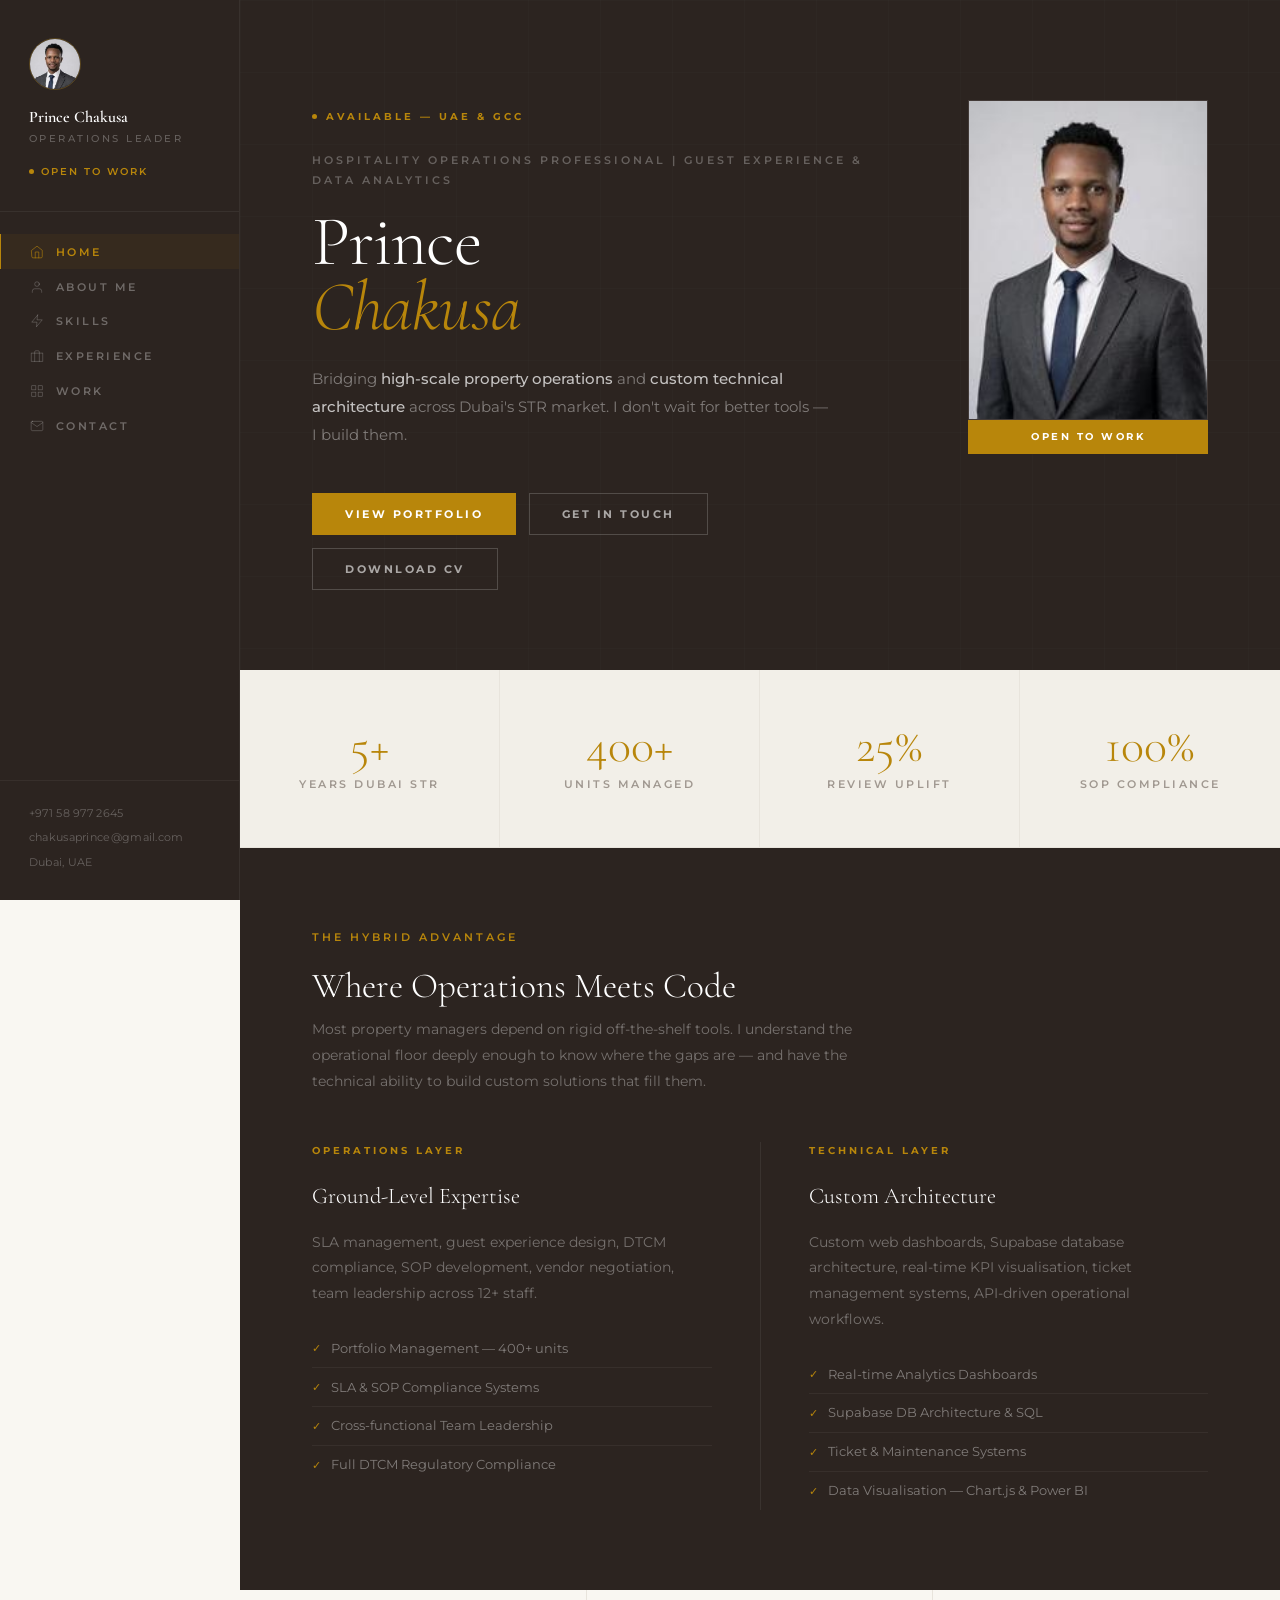
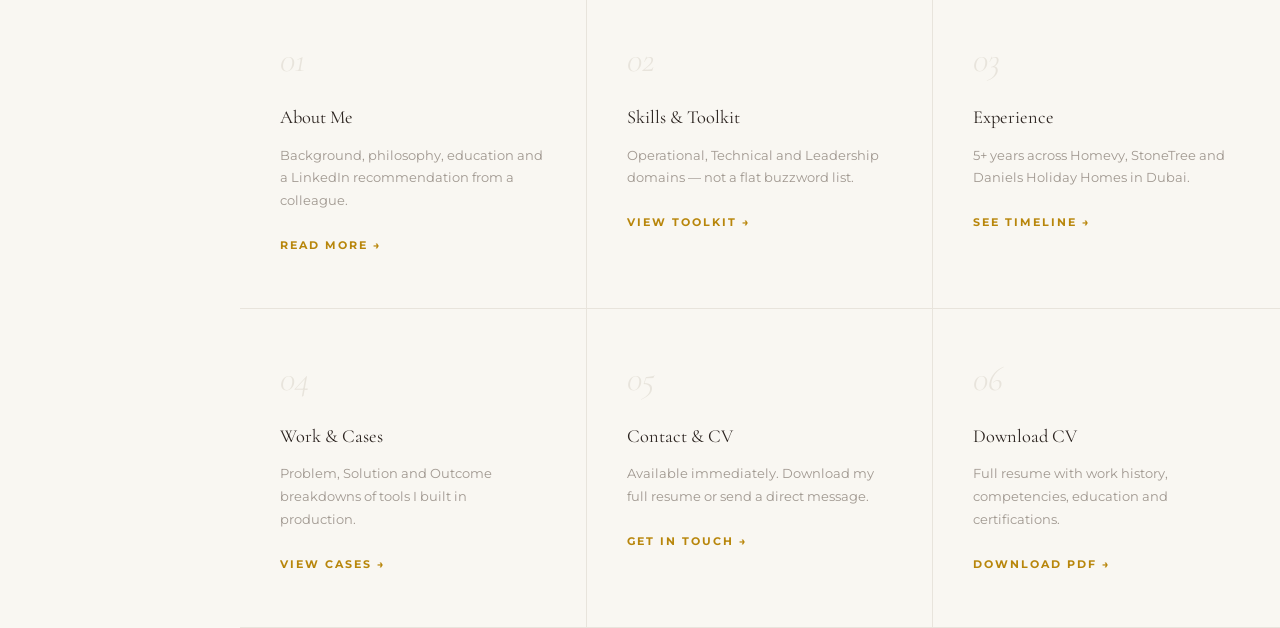
==== index.html @ c8846603 "index.html" ====
<!DOCTYPE html>
<html lang="en">
<head>
<meta charset="UTF-8"/>
<meta name="viewport" content="width=device-width,initial-scale=1"/>
<title>Prince Chakusa</title>
<link href="https://fonts.googleapis.com/css2?family=Cormorant+Garamond:ital,wght@0,300;0,400;0,600;1,300;1,400&family=Montserrat:wght@300;400;500;600;700&display=swap" rel="stylesheet"/>
<style>
/* ═══════ RESET ═══════ */
*,*::before,*::after{margin:0;padding:0;box-sizing:border-box}
html{-webkit-font-smoothing:antialiased;scroll-behavior:smooth}
a{color:inherit;text-decoration:none}
img{display:block;max-width:100%}
ul{list-style:none}
button{cursor:pointer;font-family:inherit;border:none;background:none}

/* ═══════ TOKENS ═══════ */
:root{
  --cream:    #F9F7F2;
  --bone:     #F2EFE8;
  --espresso: #2C2420;
  --bronze:   #4a3830;
  --muted:    #7a6e69;
  --muted2:   #a09890;
  --gold:     #B8860B;
  --gold-lt:  rgba(184,134,11,.08);
  --gold-bd:  rgba(184,134,11,.22);
  --border:   #E8E4DC;
  --rule:     rgba(184,134,11,.3);
  --sidebar:  240px;
  --topbar:   60px;
  --t:        .32s ease;
  --t-page:   .38s ease;
}

/* ═══════ BASE ═══════ */
body{
  font-family:'Montserrat',sans-serif;
  font-size:15px;line-height:1.8;
  background:var(--cream);color:var(--muted);
}
h1,h2,h3,.serif{
  font-family:'Cormorant Garamond',serif;
  color:var(--espresso);
}
h1{font-size:clamp(2.6rem,4vw,3.8rem);font-weight:300;line-height:1;letter-spacing:-.01em;}
h2{font-size:clamp(1.6rem,2.5vw,2.2rem);font-weight:300;line-height:1.1;}
h3{font-size:1.15rem;font-weight:400;}
strong{color:var(--espresso);font-weight:600;}

.eyebrow{
  font-family:'Montserrat',sans-serif;
  font-size:11px;font-weight:600;
  letter-spacing:3px;text-transform:uppercase;
  color:var(--gold);display:block;margin-bottom:1.2rem;
}
.sub-label{
  font-size:11px;font-weight:600;
  letter-spacing:3px;text-transform:uppercase;
  color:var(--muted2);
}
.serif-num{
  font-family:'Cormorant Garamond',serif;
  font-size:2.6rem;font-weight:300;
  color:var(--gold);line-height:1;
}

/* ═══════ DIVIDER ═══════ */
.gold-rule{height:1px;background:var(--rule);margin:0;}
.gold-rule-thick{height:1px;background:var(--gold);width:40px;margin-bottom:1.5rem;}

/* ═══════ SIDEBAR ═══════ */
.sidebar{
  position:fixed;top:0;left:0;bottom:0;
  width:var(--sidebar);
  background:var(--espresso);
  display:flex;flex-direction:column;
  z-index:100;
  border-right:1px solid rgba(255,255,255,.06);
  transition:transform var(--t);
}
.sb-top{
  padding:2.4rem 1.8rem 1.8rem;
  border-bottom:1px solid rgba(255,255,255,.06);
}
.sb-avatar{
  width:52px;height:52px;
  border-radius:50%;
  object-fit:cover;object-position:center top;
  border:1px solid rgba(184,134,11,.35);
  margin-bottom:1.1rem;
  filter:grayscale(15%);
}
.sb-name{
  font-family:'Cormorant Garamond',serif;
  font-size:1rem;font-weight:600;
  color:#fff;line-height:1.2;margin-bottom:.2rem;
}
.sb-role{
  font-size:10px;font-weight:500;
  letter-spacing:2.5px;text-transform:uppercase;
  color:rgba(255,255,255,.28);
}
.sb-avail{
  display:inline-flex;align-items:center;gap:.45rem;
  margin-top:.9rem;
  font-size:10px;font-weight:600;
  letter-spacing:2px;text-transform:uppercase;
  color:var(--gold);
}
.avail-dot{
  width:5px;height:5px;border-radius:50%;
  background:var(--gold);
  animation:blink 2.5s infinite;
}
@keyframes blink{0%,100%{opacity:1}50%{opacity:.3}}

.sb-nav{flex:1;padding:1.4rem 0;overflow-y:auto;}
.nb{
  display:flex;align-items:center;gap:.75rem;
  width:100%;padding:.65rem 1.8rem;
  font-size:11px;font-weight:600;
  letter-spacing:2.5px;text-transform:uppercase;
  color:rgba(255,255,255,.32);
  border-left:1px solid transparent;
  transition:all var(--t);text-align:left;
}
.nb:hover{color:rgba(255,255,255,.72);background:rgba(255,255,255,.03);}
.nb.active{color:var(--gold);background:rgba(184,134,11,.07);border-left-color:var(--gold);}
.nb svg{flex-shrink:0;}

.sb-foot{
  padding:1.4rem 1.8rem;
  border-top:1px solid rgba(255,255,255,.05);
}
.sb-contact{
  font-size:11px;color:rgba(255,255,255,.28);
  margin-bottom:.3rem;letter-spacing:.3px;
}
.sb-contact span{color:rgba(255,255,255,.45);}

/* ═══════ TOPBAR (mobile) ═══════ */
.topbar{
  display:none;
  position:fixed;top:0;left:0;right:0;
  height:var(--topbar);
  background:var(--espresso);
  border-bottom:1px solid rgba(255,255,255,.06);
  align-items:center;justify-content:space-between;
  padding:0 1.4rem;z-index:200;
}
.tb-logo{
  font-family:'Cormorant Garamond',serif;
  font-size:1rem;font-weight:600;color:#fff;
}
.tb-logo em{color:var(--gold);font-style:italic;}
.ham{color:rgba(255,255,255,.55);padding:4px;}

.drawer{
  display:none;position:fixed;inset:0;
  background:var(--espresso);z-index:300;
  flex-direction:column;padding:5rem 2rem 2rem;
  max-width:260px;
  border-right:1px solid rgba(255,255,255,.06);
}
.drawer.open{display:flex;}
.drawer-x{
  position:absolute;top:1rem;right:1.2rem;
  color:rgba(255,255,255,.4);font-size:1.4rem;
}
.drawer .nb{font-size:11px;padding:.85rem 0;border-left:none;border-bottom:1px solid rgba(255,255,255,.05);}

/* ═══════ MAIN ═══════ */
.main{margin-left:var(--sidebar);min-height:100vh;}
.page{display:none;min-height:100vh;opacity:0;transition:opacity var(--t-page);}
.page.active{display:block;animation:pgIn var(--t-page) forwards;}
@keyframes pgIn{from{opacity:0;transform:translateY(5px)}to{opacity:1;transform:none}}

/* ═══════ SECTION WRAPPER ═══════ */
.sec{
  padding:80px 72px;
  border-bottom:1px solid var(--border);
}
.sec:last-child{border-bottom:none;}
.sec-alt{background:var(--bone);}
.sec-dark{background:var(--espresso);}

/* ═══════ BUTTONS ═══════ */
.btn{
  display:inline-flex;align-items:center;gap:.55rem;
  padding:.82rem 2rem;
  font-family:'Montserrat',sans-serif;
  font-size:11px;font-weight:700;
  letter-spacing:2.5px;text-transform:uppercase;
  transition:all var(--t);cursor:pointer;
}
.btn-gold{background:var(--gold);color:#fff;border:1px solid var(--gold);}
.btn-gold:hover{background:#a07509;border-color:#a07509;}
.btn-outline{border:1px solid var(--border);color:var(--bronze);}
.btn-outline:hover{border-color:var(--gold);color:var(--gold);}
.btn-outline-lt{border:1px solid rgba(255,255,255,.18);color:rgba(255,255,255,.6);}
.btn-outline-lt:hover{border-color:var(--gold);color:var(--gold);}

/* text link */
.tl{
  display:inline-flex;align-items:center;gap:.45rem;
  font-size:11px;font-weight:700;
  letter-spacing:2px;text-transform:uppercase;
  color:var(--gold);
  transition:gap var(--t);
}
.tl:hover{gap:.75rem;}
.tl.off{color:var(--muted2);pointer-events:none;}

/* badge */
.badge{
  display:inline-block;
  padding:.22rem .7rem;
  border:1px solid var(--border);
  font-size:10px;font-weight:600;
  letter-spacing:2px;text-transform:uppercase;
  color:var(--muted2);
}
.bg-gold{background:var(--gold-lt);border-color:var(--gold-bd);color:var(--gold);}
.bg-green{background:rgba(80,130,80,.07);border-color:rgba(80,130,80,.2);color:#4a7a4a;}

/* chip */
.chip{
  padding:.25rem .7rem;
  border:1px solid var(--border);
  font-size:11px;font-weight:500;
  color:var(--muted);letter-spacing:.5px;
}

/* ═══════ HOME ═══════ */
#home.page{padding:0;}
#home.page.active{display:block;}

/* HERO */
.hero{
  padding:100px 72px 80px;
  background:var(--espresso);
  position:relative;
}
.hero-grid-lines{
  position:absolute;inset:0;
  background-image:
    linear-gradient(rgba(255,255,255,.012) 1px,transparent 1px),
    linear-gradient(90deg,rgba(255,255,255,.012) 1px,transparent 1px);
  background-size:72px 72px;
  pointer-events:none;
}
.hero-inner{
  position:relative;z-index:1;
  display:grid;
  grid-template-columns:1fr 240px;
  gap:5rem;align-items:center;
  max-width:1000px;
}
.hero-status{
  display:inline-flex;align-items:center;gap:.55rem;
  font-size:10px;font-weight:700;letter-spacing:3px;text-transform:uppercase;
  color:var(--gold);margin-bottom:1.6rem;
}
.hero-role{
  display:block;font-size:11px;font-weight:600;
  letter-spacing:3px;text-transform:uppercase;
  color:rgba(255,255,255,.28);margin-bottom:1.2rem;
}
.hero h1{
  font-family:'Cormorant Garamond',serif;
  font-size:clamp(3rem,5.5vw,5rem);
  font-weight:300;color:#fff;
  line-height:.92;letter-spacing:-.015em;
  margin-bottom:1.6rem;
}
.hero h1 em{color:var(--gold);font-style:italic;}
.hero-desc{
  font-size:15px;color:rgba(255,255,255,.4);
  line-height:1.85;max-width:520px;
  margin-bottom:2.8rem;
}
.hero-desc strong{color:rgba(255,255,255,.72);font-weight:500;}
.hero-btns{display:flex;flex-wrap:wrap;gap:.8rem;}

.hero-photo-col{
  position:relative;
  flex-shrink:0;align-self:flex-start;
}
.hero-photo{
  width:100%;aspect-ratio:3/4;
  object-fit:cover;object-position:center top;
  border:1px solid rgba(255,255,255,.1);
  filter:grayscale(18%);
}
.hero-photo-label{
  background:var(--gold);color:#fff;
  font-size:10px;font-weight:700;
  letter-spacing:2.5px;text-transform:uppercase;
  padding:.5rem .8rem;text-align:center;
}

/* STAT STRIP */
.stat-strip{
  display:grid;grid-template-columns:repeat(4,1fr);
  background:var(--bone);
  border-bottom:1px solid var(--border);
}
.stat-cell{
  padding:52px 32px;text-align:center;
  border-right:1px solid var(--border);
}
.stat-cell:last-child{border-right:none;}
.stat-n{
  font-family:'Cormorant Garamond',serif;
  font-size:3rem;font-weight:300;
  color:var(--gold);line-height:1;
  display:block;margin-bottom:.3rem;
}
.stat-l{
  font-size:11px;font-weight:600;
  letter-spacing:2.5px;text-transform:uppercase;color:var(--muted2);
}

/* HYBRID */
.hybrid-sec{
  padding:80px 72px;
  background:var(--espresso);
  border-bottom:none;
}
.hybrid-grid{
  display:grid;grid-template-columns:1fr 1px 1fr;
  gap:0;margin-top:3rem;
}
.hybrid-div{background:rgba(255,255,255,.07);}
.hybrid-col{padding:0 3rem;}
.hybrid-col:first-child{padding-left:0;}
.hybrid-col:last-child{padding-right:0;}
.h-label{
  font-size:10px;font-weight:700;letter-spacing:3px;
  text-transform:uppercase;color:var(--gold);
  display:block;margin-bottom:1rem;
}
.hybrid-col h3{
  font-family:'Cormorant Garamond',serif;
  font-size:1.4rem;font-weight:300;color:#fff;
  margin-bottom:.8rem;
}
.hybrid-col p{font-size:14px;color:rgba(255,255,255,.35);line-height:1.85;}
.h-items{display:flex;flex-direction:column;gap:0;margin-top:1.4rem;}
.h-item{
  font-size:13px;color:rgba(255,255,255,.4);
  padding:.45rem 0;
  border-bottom:1px solid rgba(255,255,255,.05);
  display:flex;align-items:center;gap:.65rem;
}
.h-item:last-child{border-bottom:none;}
.h-check{color:var(--gold);font-size:.7rem;}

/* NAV CARDS */
.nav-cards{
  display:grid;grid-template-columns:repeat(3,1fr);
  background:var(--cream);
  border-bottom:1px solid var(--border);
}
.nc{
  padding:52px 40px;
  border-right:1px solid var(--border);
  cursor:pointer;
  transition:background var(--t);
}
.nc:nth-child(3n){border-right:none;}
.nc:nth-child(n+4){border-top:1px solid var(--border);}
.nc:hover{background:var(--gold-lt);}
.nc-n{
  font-family:'Cormorant Garamond',serif;
  font-size:2.2rem;font-weight:300;
  color:var(--border);line-height:1;
  margin-bottom:1.5rem;font-style:italic;
}
.nc-title{
  font-family:'Cormorant Garamond',serif;
  font-size:1.15rem;font-weight:400;
  color:var(--espresso);margin-bottom:.6rem;
}
.nc-desc{font-size:13px;color:var(--muted2);line-height:1.75;margin-bottom:1.5rem;}
.nc-cta{
  font-size:11px;font-weight:700;letter-spacing:2px;
  text-transform:uppercase;color:var(--gold);
}

/* ═══════ ABOUT ═══════ */
.about-grid{
  display:grid;grid-template-columns:1fr 300px;
  gap:80px;align-items:start;
}
.about-photo-block{position:sticky;top:2rem;}
.about-photo{
  width:100%;aspect-ratio:3/4;
  object-fit:cover;object-position:center top;
  border:1px solid var(--border);
  filter:grayscale(10%);
}
.info-tbl{width:100%;border-collapse:collapse;}
.info-tbl td{
  padding:.6rem .8rem;font-size:12px;
  border-bottom:1px solid var(--border);
  vertical-align:middle;
}
.info-tbl td:first-child{
  font-size:10px;font-weight:600;letter-spacing:2px;text-transform:uppercase;
  color:var(--muted2);width:42%;
}
.info-tbl td:last-child{color:var(--bronze);font-weight:500;}
.info-tbl tr:last-child td{border-bottom:none;}

.quote-bl{
  padding:2.2rem 2rem 2.2rem 2rem;
  border-left:1px solid var(--gold);
  background:var(--bone);
  margin-bottom:2.5rem;
}
.quote-text{
  font-family:'Cormorant Garamond',serif;
  font-style:italic;font-size:1.2rem;font-weight:300;
  color:var(--espresso);line-height:1.75;
}
.quote-attr{
  font-size:10px;font-weight:700;
  letter-spacing:2.5px;text-transform:uppercase;
  color:var(--gold);margin-top:1rem;
}

.ach-row{
  display:grid;grid-template-columns:1fr auto;
  gap:1rem;align-items:start;
  padding:1.4rem 0;border-bottom:1px solid var(--border);
}
.ach-row:last-child{border-bottom:none;}
.ach-title{font-size:14px;font-weight:600;color:var(--espresso);margin-bottom:.3rem;}
.ach-desc{font-size:13px;color:var(--muted);line-height:1.75;}
.ach-num{
  font-family:'Cormorant Garamond',serif;
  font-size:2rem;font-weight:300;color:var(--gold);
  white-space:nowrap;padding-top:.1rem;
}

.rec-card{
  border:1px solid var(--gold-bd);
  border-top:2px solid var(--gold);
  background:var(--cream);
  overflow:hidden;
}
.rec-head{
  display:flex;align-items:center;gap:1.2rem;
  padding:1.4rem 1.8rem;
  border-bottom:1px solid var(--border);
  background:var(--bone);
}
.rec-av{
  width:46px;height:46px;border-radius:50%;
  object-fit:cover;border:1px solid var(--border);
  flex-shrink:0;filter:grayscale(15%);
}
.rec-name{
  font-family:'Cormorant Garamond',serif;
  font-size:.95rem;font-weight:500;color:var(--espresso);
}
.rec-role{font-size:11px;color:var(--muted);line-height:1.5;margin-top:.12rem;}
.rec-date{font-size:10px;color:var(--muted2);letter-spacing:1px;margin-top:.2rem;}
.rec-body{padding:1.8rem 2rem;}
.rec-quote{
  font-family:'Cormorant Garamond',serif;font-style:italic;
  font-size:.98rem;font-weight:300;color:var(--bronze);
  line-height:1.85;
  padding-left:1.2rem;border-left:1px solid var(--gold);
}

.edu-row{
  display:flex;align-items:flex-start;gap:1rem;
  padding:1.1rem 0;border-bottom:1px solid var(--border);
}
.edu-row:last-child{border-bottom:none;}
.edu-mark{
  width:32px;height:32px;border:1px solid var(--border);
  display:flex;align-items:center;justify-content:center;
  font-size:.65rem;font-weight:700;color:var(--gold);
  letter-spacing:.5px;flex-shrink:0;
}
.edu-name{font-size:13px;font-weight:600;color:var(--espresso);margin-bottom:.18rem;}
.edu-deg{font-size:12px;color:var(--muted);}

/* ═══════ SKILLS ═══════ */
.toolkit-hdr{
  display:grid;grid-template-columns:repeat(3,1fr);
  background:var(--espresso);
  border:1px solid rgba(255,255,255,.06);
  margin-bottom:1px;
}
.tk-hd{padding:2rem;border-right:1px solid rgba(255,255,255,.07);}
.tk-hd:last-child{border-right:none;}
.tk-hd-eyebrow{
  font-size:10px;font-weight:700;letter-spacing:3px;
  text-transform:uppercase;color:rgba(255,255,255,.22);
  display:block;margin-bottom:.5rem;
}
.tk-hd h3{font-family:'Cormorant Garamond',serif;font-size:1.35rem;font-weight:300;color:#fff;}

.toolkit-body{
  display:grid;grid-template-columns:repeat(3,1fr);
  gap:0;background:var(--border);
  border:1px solid var(--border);border-top:none;
}
.tk-col{background:var(--cream);padding:2rem;}
.tk-item{
  display:flex;justify-content:space-between;align-items:center;
  padding:.55rem 0;border-bottom:1px solid var(--border);
  font-size:13px;
}
.tk-item:last-child{border-bottom:none;}
.tk-name{color:var(--bronze);font-weight:500;}

/* bar */
.bar-row{
  display:flex;align-items:center;gap:.75rem;
  padding:.5rem 0;border-bottom:1px solid var(--border);
}
.bar-row:last-child{border-bottom:none;}
.bar-lbl{font-size:12px;font-weight:500;color:var(--bronze);width:180px;flex-shrink:0;}
.bar-track{flex:1;height:1px;background:var(--border);position:relative;}
.bar-fill{position:absolute;top:0;left:0;height:1px;background:var(--gold);}
.bar-val{
  font-size:10px;font-weight:700;letter-spacing:1.5px;text-transform:uppercase;
  color:var(--muted2);width:44px;text-align:right;flex-shrink:0;
}

/* ═══════ EXPERIENCE ═══════ */
.exp-block{
  border:1px solid var(--border);background:var(--cream);
  margin-bottom:1px;
}
.exp-hd{
  display:grid;grid-template-columns:40px 1fr auto;
  gap:1.3rem;align-items:center;
  padding:1.6rem 2rem;background:var(--bone);
  border-bottom:1px solid var(--border);
}
.exp-idx{
  width:40px;height:40px;border:1px solid var(--border);
  display:flex;align-items:center;justify-content:center;
  font-family:'Cormorant Garamond',serif;
  font-size:1rem;font-weight:400;color:var(--gold);
}
.exp-co{font-size:14px;font-weight:600;color:var(--espresso);}
.exp-loc{font-size:11px;color:var(--muted2);letter-spacing:1px;margin-top:.1rem;}
.exp-date{
  font-size:10px;font-weight:700;letter-spacing:2px;
  text-transform:uppercase;color:var(--muted2);white-space:nowrap;
}
.exp-body{padding:2rem;}
.exp-role{
  font-family:'Cormorant Garamond',serif;font-style:italic;
  font-size:1.2rem;font-weight:300;color:var(--gold);margin-bottom:1.2rem;
}
.exp-li{
  display:flex;gap:.75rem;align-items:flex-start;
  font-size:13px;color:var(--muted);line-height:1.75;
  padding:.38rem 0;border-bottom:1px solid var(--border);
}
.exp-li:last-child{border-bottom:none;}
.exp-dot{
  width:4px;height:4px;border-radius:50%;background:var(--gold);
  flex-shrink:0;margin-top:.65rem;
}
.exp-note{font-size:12px;color:#b04040;font-style:italic;}

/* ═══════ WORK ═══════ */
.proj-grid{display:grid;grid-template-columns:1fr;gap:1px;background:var(--border);border:1px solid var(--border);}
.proj-cell{background:var(--cream);padding:3rem;}
.proj-cell.alt{background:var(--bone);}

.proj-top{
  display:flex;align-items:flex-start;justify-content:space-between;gap:1rem;
  padding-bottom:1.5rem;border-bottom:1px solid var(--border);margin-bottom:1.5rem;
}
.proj-left{display:flex;align-items:flex-start;gap:1.5rem;flex:1;}
.proj-num{
  font-family:'Cormorant Garamond',serif;
  font-size:3.5rem;font-weight:300;color:var(--border);
  line-height:1;font-style:italic;flex-shrink:0;
}
.proj-title{
  font-family:'Cormorant Garamond',serif;
  font-size:1.45rem;font-weight:400;color:var(--espresso);margin-bottom:.3rem;
}
.links-r{display:flex;gap:1.5rem;flex-shrink:0;}

.proj-inner{display:grid;grid-template-columns:1fr 1fr;gap:3rem;align-items:start;}

.feat-list{display:flex;flex-direction:column;gap:0;margin-bottom:1.5rem;}
.feat-li{
  display:flex;gap:.65rem;align-items:flex-start;
  font-size:13px;color:var(--muted);line-height:1.75;
  padding:.42rem 0;border-bottom:1px solid var(--border);
}
.feat-li:last-child{border-bottom:none;}
.f-check{color:var(--gold);font-size:.7rem;margin-top:.3rem;flex-shrink:0;}
.stack-r{display:flex;flex-wrap:wrap;gap:.4rem;margin-bottom:1.4rem;}
.sp{
  padding:.2rem .6rem;border:1px solid var(--border);
  font-size:10px;font-weight:600;letter-spacing:1.5px;text-transform:uppercase;
  color:var(--muted2);
}

/* screen */
.scr{border:1px solid var(--border);overflow:hidden;}
.scr-bar{
  background:var(--bone);padding:.48rem .8rem;
  display:flex;align-items:center;gap:.3rem;
  border-bottom:1px solid var(--border);
}
.scr-dot{width:8px;height:8px;border-radius:50%;border:1px solid var(--border);}
.scr-lbl{font-size:10px;color:var(--muted2);margin-left:.4rem;letter-spacing:1px;}

/* case study */
.case-g{
  display:grid;grid-template-columns:repeat(3,1fr);
  gap:0;background:var(--border);
  border:1px solid var(--border);margin-top:1.5rem;
}
.case-c{background:var(--cream);padding:1.5rem;}
.case-c.alt{background:var(--bone);}
.case-lbl{
  font-size:10px;font-weight:700;letter-spacing:3px;text-transform:uppercase;
  color:var(--gold);display:block;margin-bottom:.8rem;
}
.case-c p{font-size:12px;color:var(--muted);line-height:1.8;}

/* proj sm */
.proj-sm-g{
  display:grid;grid-template-columns:1fr 1fr;
  gap:1px;background:var(--border);
  border:1px solid var(--border);margin-top:1px;
}
.psm{background:var(--cream);padding:2.5rem;}
.psm.alt{background:var(--bone);}
.psm-n{
  font-family:'Cormorant Garamond',serif;
  font-size:2.5rem;font-weight:300;color:var(--border);
  font-style:italic;line-height:1;margin-bottom:1rem;
}
.psm-title{
  font-family:'Cormorant Garamond',serif;
  font-size:1.15rem;font-weight:400;color:var(--espresso);margin-bottom:.5rem;
}
.psm-desc{font-size:13px;color:var(--muted);line-height:1.8;margin-bottom:1rem;}

/* ═══════ CONTACT ═══════ */
.contact-banner{
  padding:80px 72px;
  background:var(--espresso);
  border-bottom:none;
  position:relative;
  overflow:hidden;
}
.contact-banner h1{color:#fff;}
.contact-banner h1 em{color:var(--gold);font-style:italic;}
.contact-banner p{font-size:15px;color:rgba(255,255,255,.35);max-width:480px;line-height:1.85;margin:1.2rem 0 2.5rem;}

.contact-grid{
  display:grid;grid-template-columns:1fr 1fr;
  gap:0;background:var(--border);
  border:1px solid var(--border);
}
.cl{
  background:var(--cream);padding:1.4rem 1.8rem;
  display:flex;align-items:center;gap:1rem;
  border-bottom:1px solid var(--border);
  transition:background var(--t);
}
.cl:hover{background:var(--gold-lt);}
.cl-icon{
  width:34px;height:34px;border:1px solid var(--border);
  display:flex;align-items:center;justify-content:center;flex-shrink:0;
}
.cl-icon svg{color:var(--gold);}
.cl-l{font-size:10px;font-weight:600;letter-spacing:2.5px;text-transform:uppercase;color:var(--muted2);}
.cl-v{font-size:13px;font-weight:500;color:var(--espresso);margin-top:.12rem;}

.cv-strip{
  background:var(--gold);padding:40px 72px;
  display:flex;align-items:center;justify-content:space-between;gap:2rem;flex-wrap:wrap;
}
.cv-strip h2{color:#fff;font-size:1.6rem;font-weight:300;}
.cv-strip p{color:rgba(255,255,255,.65);font-size:13px;margin-top:.3rem;}
.cv-btn{
  background:#fff;color:var(--gold);
  font-family:'Montserrat',sans-serif;
  font-size:11px;font-weight:700;letter-spacing:2.5px;text-transform:uppercase;
  padding:.85rem 2rem;border:none;cursor:pointer;
  display:inline-flex;align-items:center;gap:.55rem;
  white-space:nowrap;transition:all var(--t);
}
.cv-btn:hover{background:var(--espresso);color:#fff;}

.role-grid{
  display:grid;grid-template-columns:repeat(2,1fr);
  gap:0;background:var(--border);
}
.ri{
  background:var(--cream);padding:1rem 1.5rem;
  display:flex;align-items:center;gap:.8rem;
  font-size:13px;font-weight:500;color:var(--bronze);
  border-bottom:1px solid var(--border);
  transition:background var(--t);
}
.ri:hover{background:var(--gold-lt);}
.ri-dot{width:4px;height:4px;border-radius:50%;background:var(--gold);flex-shrink:0;}

.why-grid{
  display:grid;grid-template-columns:repeat(3,1fr);
  gap:0;background:var(--border);
  border:1px solid var(--border);
}
.wc{background:var(--cream);padding:2.5rem;}
.wc.alt{background:var(--bone);}
.wc-n{
  font-family:'Cormorant Garamond',serif;
  font-size:2.4rem;font-weight:300;color:var(--border);
  line-height:1;font-style:italic;margin-bottom:.8rem;
}
.wc-title{font-size:13px;font-weight:700;color:var(--espresso);margin-bottom:.4rem;letter-spacing:.3px;}
.wc-desc{font-size:13px;color:var(--muted);line-height:1.8;}

/* ═══════ CARD SHARED ═══════ */
.card-w{
  background:var(--cream);border:1px solid var(--border);
  margin-bottom:2rem;
}
.card-hd{
  padding:1.2rem 1.8rem;background:var(--bone);
  border-bottom:1px solid var(--border);
  display:flex;align-items:center;justify-content:space-between;
}
.card-bd{padding:2rem 1.8rem;}
.g2{display:grid;grid-template-columns:1fr 1fr;gap:2.5rem;}

/* ═══════ RESPONSIVE ═══════ */
@media(max-width:960px){
  :root{--sidebar:200px;}
  .sec,.hero,.contact-banner,.cv-strip,.hybrid-sec,.hnav-grid,.stat-strip,.stat-cell{padding-left:2rem;padding-right:2rem;}
  .hero-inner,.about-grid,.proj-inner,.hybrid-grid,.g2{grid-template-columns:1fr;}
  .hero-photo-col{display:none;}
  .stat-strip{grid-template-columns:1fr 1fr;}
  .toolkit-hdr,.toolkit-body,.case-g,.why-grid{grid-template-columns:1fr;}
  .toolkit-body{gap:1px;}
  .nav-cards{grid-template-columns:1fr 1fr;}
  .exp-hd{grid-template-columns:40px 1fr;}
  .exp-date{display:none;}
  .contact-grid{grid-template-columns:1fr;}
}
@media(max-width:720px){
  .sidebar{transform:translateX(-100%);}
  .sidebar.open{transform:none;}
  .topbar{display:flex;}
  .main{margin-left:0; margin-top:var(--topbar);}
  .sec{padding:52px 1.4rem;}
  .hero{padding:3rem 1.4rem 3rem;}
  .contact-banner{padding:3rem 1.4rem 3rem;}
  .cv-strip{padding:2.5rem 1.4rem;}
  .nav-cards{grid-template-columns:1fr;}
  .proj-sm-g,.role-grid{grid-template-columns:1fr;}
  .stat-strip{grid-template-columns:1fr 1fr;}
  .hero-role{letter-spacing:1px;font-size:10px;white-space:nowrap;overflow:hidden;text-overflow:ellipsis;}
  .contact-banner h1{font-size:2.2rem;}
  .hybrid-sec{padding:3rem 1.4rem;}
  .hnav-grid{padding:0;}
  .nc{padding:2rem 1.4rem;}
  .stat-cell{padding:2rem 1.4rem;}
}
</style>
</head>
<body>

<!-- TOPBAR -->
<header class="topbar" id="topbar">
  <span class="tb-logo">Prince <em>Chakusa</em></span>
  <button class="ham" id="hamBtn">
    <svg width="20" height="20" viewBox="0 0 24 24" fill="none" stroke="currentColor" stroke-width="1" stroke-linecap="square"><line x1="3" y1="6" x2="21" y2="6"/><line x1="3" y1="12" x2="21" y2="12"/><line x1="3" y1="18" x2="21" y2="18"/></svg>
  </button>
</header>

<!-- DRAWER -->
<div class="drawer" id="drawer">
  <button class="drawer-x" id="drawerX">&#x2715;</button>
  <button class="nb" onclick="go('home');cd()">Home</button>
  <button class="nb" onclick="go('about');cd()">About</button>
  <button class="nb" onclick="go('skills');cd()">Skills</button>
  <button class="nb" onclick="go('experience');cd()">Experience</button>
  <button class="nb" onclick="go('work');cd()">Work</button>
  <button class="nb" onclick="go('contact');cd()">Contact</button>
</div>

<!-- SIDEBAR -->
<aside class="sidebar" id="sidebar">
  <div class="sb-top">
    <img src="[data-uri]" class="sb-avatar" alt="Prince Chakusa"/>
    <div class="sb-name">Prince Chakusa</div>
    <div class="sb-role">Operations Leader</div>
    <div class="sb-avail"><span class="avail-dot"></span>Open to Work</div>
  </div>
  <nav class="sb-nav">
    <button class="nb active" data-page="home" onclick="go('home')">
      <svg width="14" height="14" viewBox="0 0 24 24" fill="none" stroke="currentColor" stroke-width="1" stroke-linecap="square"><path d="M3 9l9-7 9 7v11a2 2 0 0 1-2 2H5a2 2 0 0 1-2-2z"/><polyline points="9 22 9 12 15 12 15 22"/></svg>
      Home
    </button>
    <button class="nb" data-page="about" onclick="go('about')">
      <svg width="14" height="14" viewBox="0 0 24 24" fill="none" stroke="currentColor" stroke-width="1" stroke-linecap="square"><path d="M20 21v-2a4 4 0 0 0-4-4H8a4 4 0 0 0-4 4v2"/><circle cx="12" cy="7" r="4"/></svg>
      About Me
    </button>
    <button class="nb" data-page="skills" onclick="go('skills')">
      <svg width="14" height="14" viewBox="0 0 24 24" fill="none" stroke="currentColor" stroke-width="1" stroke-linecap="square"><polygon points="13 2 3 14 12 14 11 22 21 10 12 10 13 2"/></svg>
      Skills
    </button>
    <button class="nb" data-page="experience" onclick="go('experience')">
      <svg width="14" height="14" viewBox="0 0 24 24" fill="none" stroke="currentColor" stroke-width="1" stroke-linecap="square"><rect x="2" y="7" width="20" height="14"/><path d="M16 21V5a2 2 0 0 0-2-2h-4a2 2 0 0 0-2 2v16"/></svg>
      Experience
    </button>
    <button class="nb" data-page="work" onclick="go('work')">
      <svg width="14" height="14" viewBox="0 0 24 24" fill="none" stroke="currentColor" stroke-width="1" stroke-linecap="square"><rect x="3" y="3" width="7" height="7"/><rect x="14" y="3" width="7" height="7"/><rect x="14" y="14" width="7" height="7"/><rect x="3" y="14" width="7" height="7"/></svg>
      Work
    </button>
    <button class="nb" data-page="contact" onclick="go('contact')">
      <svg width="14" height="14" viewBox="0 0 24 24" fill="none" stroke="currentColor" stroke-width="1" stroke-linecap="square"><path d="M4 4h16c1.1 0 2 .9 2 2v12c0 1.1-.9 2-2 2H4c-1.1 0-2-.9-2-2V6c0-1.1.9-2 2-2z"/><polyline points="22,6 12,13 2,6"/></svg>
      Contact
    </button>
  </nav>
  <div class="sb-foot">
    <div class="sb-contact">+971 58 977 2645</div>
    <div class="sb-contact">chakusaprince@gmail.com</div>
    <div class="sb-contact">Dubai, UAE</div>
  </div>
</aside>

<!-- ═══════ MAIN ═══════ -->
<main class="main">

<!-- HOME -->
<div class="page active" id="home">

  <div class="hero">
    <div class="hero-grid-lines"></div>
    <div class="hero-inner">
      <div>
        <div class="hero-status">
          <span class="avail-dot"></span>
          Available — UAE &amp; GCC
        </div>
        <span class="hero-role">Hospitality Operations Professional | Guest Experience &amp; Data Analytics</span>
        <h1>Prince<br/><em>Chakusa</em></h1>
        <p class="hero-desc">Bridging <strong>high-scale property operations</strong> and <strong>custom technical architecture</strong> across Dubai's STR market. I don't wait for better tools — I build them.</p>
        <div class="hero-btns">
          <button class="btn btn-gold" onclick="go('work')">View Portfolio</button>
          <button class="btn btn-outline-lt" onclick="go('contact')">Get In Touch</button>
          <button class="btn btn-outline-lt" onclick="dlCV()">Download CV</button>
        </div>
      </div>
      <div class="hero-photo-col">
        <img src="[data-uri]" class="hero-photo" alt="Prince Chakusa"/>
        <div class="hero-photo-label">Open to Work</div>
      </div>
    </div>
  </div>

  <div class="stat-strip">
    <div class="stat-cell"><span class="stat-n">5+</span><div class="stat-l">Years Dubai STR</div></div>
    <div class="stat-cell"><span class="stat-n">400+</span><div class="stat-l">Units Managed</div></div>
    <div class="stat-cell"><span class="stat-n">25%</span><div class="stat-l">Review Uplift</div></div>
    <div class="stat-cell"><span class="stat-n">100%</span><div class="stat-l">SOP Compliance</div></div>
  </div>

  <div class="hybrid-sec">
    <span class="eyebrow">The Hybrid Advantage</span>
    <h2 style="color:#fff;font-size:2.2rem;">Where Operations Meets Code</h2>
    <p style="font-size:14px;color:rgba(255,255,255,.35);max-width:600px;margin-top:.7rem;line-height:1.85;">Most property managers depend on rigid off-the-shelf tools. I understand the operational floor deeply enough to know where the gaps are — and have the technical ability to build custom solutions that fill them.</p>
    <div class="hybrid-grid">
      <div class="hybrid-col">
        <span class="h-label">Operations Layer</span>
        <h3>Ground-Level Expertise</h3>
        <p>SLA management, guest experience design, DTCM compliance, SOP development, vendor negotiation, team leadership across 12+ staff.</p>
        <div class="h-items">
          <div class="h-item"><span class="h-check">&#x2713;</span> Portfolio Management — 400+ units</div>
          <div class="h-item"><span class="h-check">&#x2713;</span> SLA &amp; SOP Compliance Systems</div>
          <div class="h-item"><span class="h-check">&#x2713;</span> Cross-functional Team Leadership</div>
          <div class="h-item"><span class="h-check">&#x2713;</span> Full DTCM Regulatory Compliance</div>
        </div>
      </div>
      <div class="hybrid-div"></div>
      <div class="hybrid-col">
        <span class="h-label">Technical Layer</span>
        <h3>Custom Architecture</h3>
        <p>Custom web dashboards, Supabase database architecture, real-time KPI visualisation, ticket management systems, API-driven operational workflows.</p>
        <div class="h-items">
          <div class="h-item"><span class="h-check">&#x2713;</span> Real-time Analytics Dashboards</div>
          <div class="h-item"><span class="h-check">&#x2713;</span> Supabase DB Architecture &amp; SQL</div>
          <div class="h-item"><span class="h-check">&#x2713;</span> Ticket &amp; Maintenance Systems</div>
          <div class="h-item"><span class="h-check">&#x2713;</span> Data Visualisation — Chart.js &amp; Power BI</div>
        </div>
      </div>
    </div>
  </div>

  <div class="nav-cards">
    <div class="nc" onclick="go('about')"><div class="nc-n">01</div><div class="nc-title">About Me</div><div class="nc-desc">Background, philosophy, education and a LinkedIn recommendation from a colleague.</div><div class="nc-cta">Read More &#x2192;</div></div>
    <div class="nc" onclick="go('skills')"><div class="nc-n">02</div><div class="nc-title">Skills &amp; Toolkit</div><div class="nc-desc">Operational, Technical and Leadership domains — not a flat buzzword list.</div><div class="nc-cta">View Toolkit &#x2192;</div></div>
    <div class="nc" onclick="go('experience')"><div class="nc-n">03</div><div class="nc-title">Experience</div><div class="nc-desc">5+ years across Homevy, StoneTree and Daniels Holiday Homes in Dubai.</div><div class="nc-cta">See Timeline &#x2192;</div></div>
    <div class="nc" onclick="go('work')"><div class="nc-n">04</div><div class="nc-title">Work &amp; Cases</div><div class="nc-desc">Problem, Solution and Outcome breakdowns of tools I built in production.</div><div class="nc-cta">View Cases &#x2192;</div></div>
    <div class="nc" onclick="go('contact')"><div class="nc-n">05</div><div class="nc-title">Contact &amp; CV</div><div class="nc-desc">Available immediately. Download my full resume or send a direct message.</div><div class="nc-cta">Get in Touch &#x2192;</div></div>
    <div class="nc" onclick="dlCV()"><div class="nc-n">06</div><div class="nc-title">Download CV</div><div class="nc-desc">Full resume with work history, competencies, education and certifications.</div><div class="nc-cta">Download PDF &#x2192;</div></div>
  </div>

</div><!-- /home -->

<!-- ABOUT -->
<div class="page" id="about">
  <div class="sec">
    <span class="eyebrow">Who I Am</span>
    <h1>About <em style="font-style:italic;color:var(--gold);">Me</em></h1>
    <p style="font-size:15px;color:var(--muted);max-width:500px;margin-top:.6rem;">The operator behind the systems — background, philosophy, credentials and what colleagues say.</p>
  </div>
  <div class="gold-rule"></div>

  <div class="sec">
    <div class="about-grid">
      <div>
        <div class="quote-bl">
          <div class="quote-text">"I don't wait to be handed systems — I build them. Because the best operations aren't managed, they're engineered."</div>
          <div class="quote-attr">— Prince Chakusa, Dubai UAE</div>
        </div>
        <div class="card-w">
          <div class="card-hd"><span class="sub-label">Professional Profile</span></div>
          <div class="card-bd">
            <p style="font-size:15px;color:var(--muted);line-height:1.85;margin-bottom:.9rem;">I'm a <strong>Dubai-based STR operations professional</strong> with 5+ years turning hospitality chaos into seamless, five-star experiences. I've managed portfolios of up to <strong>400+ units</strong>, led teams of <strong>12 staff</strong>, and built compliance frameworks, analytics dashboards and maintenance systems from scratch.</p>
            <p style="font-size:15px;color:var(--muted);line-height:1.85;">My approach sits at the intersection of <strong>operational rigour, genuine guest empathy, and data intelligence</strong>. Currently expanding into tech through a Computer Science degree — because the best operators build better tools.</p>
          </div>
        </div>
        <div class="card-w">
          <div class="card-hd"><span class="sub-label">Career Achievements</span></div>
          <div class="card-bd">
            <div class="ach-row"><div><div class="ach-title">Portfolio Management &amp; Satisfaction</div><div class="ach-desc">Oversaw a 350+ unit portfolio, implementing service delivery standards that boosted tenant satisfaction by 25%.</div></div><div class="ach-num">25%</div></div>
            <div class="ach-row"><div><div class="ach-title">Property Analytics Dashboard</div><div class="ach-desc">Developed a custom analytics dashboard monitoring real-time guest reviews and operational KPIs — achieving 100% brand standard compliance.</div></div><div class="ach-num">100%</div></div>
            <div class="ach-row"><div><div class="ach-title">Operational Leadership &amp; Cost Control</div><div class="ach-desc">Trained a 12-person team, standardising SOPs to reduce annual operational costs by 15% while maintaining peak service levels.</div></div><div class="ach-num">15%</div></div>
          </div>
        </div>
        <div class="rec-card">
          <div class="card-hd" style="background:var(--bone);"><span class="sub-label">LinkedIn Recommendation</span><span class="badge bg-gold">Verified</span></div>
          <div class="rec-head">
            <img src="[data-uri]" class="rec-av" alt="Anna Wilcox"/>
            <div><div class="rec-name">Anna Wilcox</div><div class="rec-role">Chief Accountant — 15+ Years in Financial Strategy &amp; Compliance</div><div class="rec-date">March 23, 2026 — Worked with Prince on the same team</div></div>
          </div>
          <div class="rec-body">
            <div class="rec-quote">"Prince is one of those colleagues who looks for ways to make things better. During our time working together, he consistently demonstrated strong operational instincts and a real commitment to follow-through. The projects he has since built, including analytics and maintenance tools, reflect exactly the initiative and problem-solving mindset I saw in him firsthand."</div>
          </div>
        </div>
        <div class="card-w" style="margin-bottom:0;">
          <div class="card-hd"><span class="sub-label">Core Competencies</span></div>
          <div class="card-bd" style="display:flex;flex-wrap:wrap;gap:.45rem;">
            <span class="chip">SOP Development</span><span class="chip">SLA Compliance</span><span class="chip">Team Leadership</span><span class="chip">Guest Experience</span><span class="chip">DTCM Compliance</span><span class="chip">Vendor Management</span><span class="chip">Portfolio Management</span><span class="chip">Preventive Maintenance</span><span class="chip">Service Recovery</span><span class="chip">Performance Reporting</span>
          </div>
        </div>
      </div>
      <div class="about-photo-block">
        <img src="[data-uri]" class="about-photo" alt="Prince Chakusa"/>
        <table class="info-tbl">
          <tr><td>Location</td><td>Dubai, UAE</td></tr>
          <tr><td>Availability</td><td><span class="badge bg-green">Immediate</span></td></tr>
          <tr><td>Open To</td><td>UAE · GCC · Remote</td></tr>
          <tr><td>Nationality</td><td>Zimbabwean</td></tr>
          <tr><td>Languages</td><td>English</td></tr>
          <tr><td>Licence</td><td>UAE — valid 2029</td></tr>
        </table>
        <div class="gold-rule" style="margin:0;"></div>
        <div style="padding:1.5rem 0;">
          <div class="edu-row"><div class="edu-mark">UP</div><div><div class="edu-name">University of the People</div><div class="edu-deg">Associate in Computer Science <span class="badge bg-gold" style="margin-left:.4rem;">In Progress</span></div></div></div>
          <div class="edu-row"><div class="edu-mark">LC</div><div><div class="edu-name">Lyceum College, South Africa</div><div class="edu-deg">Diploma in Business Management</div></div></div>
          <div class="edu-row"><div class="edu-mark">A+</div><div><div class="edu-name">CompTIA A+ Core 1</div><div class="edu-deg">Certified <span class="badge bg-green" style="margin-left:.4rem;">Certified</span></div></div></div>
          <div class="edu-row"><div class="edu-mark">DL</div><div><div class="edu-name">UAE Driver's Licence</div><div class="edu-deg">Valid until 2029</div></div></div>
          <div class="edu-row"><div class="edu-mark" style="font-size:.5rem;letter-spacing:0;">BIG</div><div><div class="edu-name">Basel Institute on Governance</div><div class="edu-deg">Operational Analysis of Transaction Reports (KYC) <span class="badge bg-gold" style="margin-left:.4rem;">Started Mar 2026</span></div></div></div>
        </div>
      </div>
    </div>
  </div>
</div><!-- /about -->

<!-- SKILLS -->
<div class="page" id="skills">
  <div class="sec">
    <span class="eyebrow">Capabilities</span>
    <h1>Skills &amp; <em style="font-style:italic;color:var(--gold);">Toolkit</em></h1>
    <p style="font-size:15px;color:var(--muted);max-width:500px;margin-top:.6rem;">Grouped by domain — not a generic flat list.</p>
  </div>
  <div class="gold-rule"></div>
  <div class="sec sec-alt" style="padding-top:52px;padding-bottom:52px;">
    <div class="toolkit-hdr">
      <div class="tk-hd"><span class="tk-hd-eyebrow">Domain 01</span><h3>Operational</h3></div>
      <div class="tk-hd"><span class="tk-hd-eyebrow">Domain 02</span><h3>Technical</h3></div>
      <div class="tk-hd"><span class="tk-hd-eyebrow">Domain 03</span><h3>Leadership</h3></div>
    </div>
    <div class="toolkit-body">
      <div class="tk-col">
        <div class="tk-item"><span class="tk-name">Airbnb &amp; Booking.com</span><span class="badge bg-gold">Expert</span></div>
        <div class="tk-item"><span class="tk-name">Hostaway PMS</span><span class="badge bg-gold">Expert</span></div>
        <div class="tk-item"><span class="tk-name">DTCM Compliance</span><span class="badge bg-gold">Expert</span></div>
        <div class="tk-item"><span class="tk-name">SOP Development</span><span class="badge bg-gold">Expert</span></div>
        <div class="tk-item"><span class="tk-name">SLA Monitoring</span><span class="badge bg-gold">Expert</span></div>
        <div class="tk-item"><span class="tk-name">Portfolio Mgmt — 400+ units</span><span class="badge">Adv.</span></div>
        <div class="tk-item"><span class="tk-name">Vendor Management</span><span class="badge">Adv.</span></div>
        <div class="tk-item"><span class="tk-name">Preventive Maintenance</span><span class="badge">Adv.</span></div>
      </div>
      <div class="tk-col">
        <div class="tk-item"><span class="tk-name">Advanced Excel</span><span class="badge bg-gold">Expert</span></div>
        <div class="tk-item"><span class="tk-name">KPI Dashboard Dev.</span><span class="badge bg-gold">Expert</span></div>
        <div class="tk-item"><span class="tk-name">Power BI</span><span class="badge">Adv.</span></div>
        <div class="tk-item"><span class="tk-name">HTML · CSS · JavaScript</span><span class="badge">Adv.</span></div>
        <div class="tk-item"><span class="tk-name">Supabase — DB &amp; API</span><span class="badge">Adv.</span></div>
        <div class="tk-item"><span class="tk-name">Chart.js / Data Viz</span><span class="badge">Adv.</span></div>
        <div class="tk-item"><span class="tk-name">Bitrix24 · Notion · Slack</span><span class="badge">Adv.</span></div>
        <div class="tk-item"><span class="tk-name">WhatsApp Business</span><span class="badge">Adv.</span></div>
      </div>
      <div class="tk-col">
        <div class="tk-item"><span class="tk-name">Team Leadership — 12 staff</span><span class="badge bg-gold">Expert</span></div>
        <div class="tk-item"><span class="tk-name">Guest Communication</span><span class="badge bg-gold">Expert</span></div>
        <div class="tk-item"><span class="tk-name">Service Recovery</span><span class="badge bg-gold">Expert</span></div>
        <div class="tk-item"><span class="tk-name">Staff Training &amp; Mentoring</span><span class="badge">Adv.</span></div>
        <div class="tk-item"><span class="tk-name">CSAT &amp; NPS Implementation</span><span class="badge">Adv.</span></div>
        <div class="tk-item"><span class="tk-name">Stakeholder Relations</span><span class="badge">Adv.</span></div>
        <div class="tk-item"><span class="tk-name">Cross-functional Coordination</span><span class="badge">Adv.</span></div>
        <div class="tk-item"><span class="tk-name">Performance Reporting</span><span class="badge">Adv.</span></div>
      </div>
    </div>
  </div>
  <div class="sec">
    <span class="eyebrow">Proficiency Overview</span>
    <div class="g2">
      <div>
        <div class="bar-row"><span class="bar-lbl">STR Operations &amp; Hostaway</span><div class="bar-track"><div class="bar-fill" style="width:96%"></div></div><span class="bar-val">Expert</span></div>
        <div class="bar-row"><span class="bar-lbl">SOP &amp; SLA Management</span><div class="bar-track"><div class="bar-fill" style="width:95%"></div></div><span class="bar-val">Expert</span></div>
        <div class="bar-row"><span class="bar-lbl">Guest Experience</span><div class="bar-track"><div class="bar-fill" style="width:97%"></div></div><span class="bar-val">Expert</span></div>
        <div class="bar-row"><span class="bar-lbl">DTCM Compliance</span><div class="bar-track"><div class="bar-fill" style="width:94%"></div></div><span class="bar-val">Expert</span></div>
      </div>
      <div>
        <div class="bar-row"><span class="bar-lbl">Advanced Excel / Power BI</span><div class="bar-track"><div class="bar-fill" style="width:88%"></div></div><span class="bar-val">Adv.</span></div>
        <div class="bar-row"><span class="bar-lbl">Dashboard Development</span><div class="bar-track"><div class="bar-fill" style="width:84%"></div></div><span class="bar-val">Adv.</span></div>
        <div class="bar-row"><span class="bar-lbl">Supabase &amp; DB Design</span><div class="bar-track"><div class="bar-fill" style="width:78%"></div></div><span class="bar-val">Adv.</span></div>
        <div class="bar-row"><span class="bar-lbl">HTML · CSS · JavaScript</span><div class="bar-track"><div class="bar-fill" style="width:75%"></div></div><span class="bar-val">Adv.</span></div>
      </div>
    </div>
  </div>
</div><!-- /skills -->

<!-- EXPERIENCE -->
<div class="page" id="experience">
  <div class="sec">
    <span class="eyebrow">Career Timeline</span>
    <h1>Professional <em style="font-style:italic;color:var(--gold);">Experience</em></h1>
    <p style="font-size:15px;color:var(--muted);max-width:500px;margin-top:.6rem;">5+ years of progressive short-term rental and hospitality operations across Dubai.</p>
  </div>
  <div class="gold-rule"></div>
  <div class="sec">
    <div class="exp-block">
      <div class="exp-hd">
        <div class="exp-idx">H</div>
        <div><div class="exp-co">Luxury Homevy Vacation Homes Rental LLC</div><div class="exp-loc">Dubai, UAE — I-Rise Tower</div></div>
        <div style="display:flex;flex-direction:column;gap:.4rem;align-items:flex-end;"><div class="exp-date">Jan 2026 — Present</div><span class="badge bg-green">Current</span></div>
      </div>
      <div class="exp-body">
        <div class="exp-role">Guest Experience Lead</div>
        <div class="exp-li"><span class="exp-dot"></span>Lead guest experience across a 40-property STR portfolio on Airbnb and Booking.com, reporting to Director of Operations</div>
        <div class="exp-li"><span class="exp-dot"></span>Manage a 5-person team (Charles, Miracle, Jennifer, Niniola, Precious) — overseeing daily SLA and SOP compliance via Hostaway and WhatsApp Business</div>
        <div class="exp-li"><span class="exp-dot"></span>Develop and maintain SLA/SOP compliance tracking systems monitoring response and resolution times across priority tiers</div>
        <div class="exp-li"><span class="exp-dot"></span>Drive guest review analytics programme analysing 200+ reviews to identify recurring issues and service improvements</div>
        <div class="exp-li"><span class="exp-dot"></span>Coordinate with maintenance and housekeeping vendors to ensure property readiness across all units</div>
        <div class="exp-li"><span class="exp-dot"></span><span class="exp-note">Note: Role concluded due to company-wide redundancy following regional tourism restructuring — not performance-related.</span></div>
      </div>
    </div>
    <div class="exp-block">
      <div class="exp-hd">
        <div class="exp-idx">S</div>
        <div><div class="exp-co">Stonetree Vacation Homes Rental LLC</div><div class="exp-loc">Dubai, UAE</div></div>
        <div class="exp-date">Nov 2024 — Dec 2025</div>
      </div>
      <div class="exp-body">
        <div class="exp-role">Team Leader — Property Operations</div>
        <div class="exp-li"><span class="exp-dot"></span>Directed day-to-day operations for <strong>400+ short-term rental units</strong>, ensuring superior guest satisfaction and operational efficiency</div>
        <div class="exp-li"><span class="exp-dot"></span>Developed, implemented, and monitored SOPs across all property and maintenance functions</div>
        <div class="exp-li"><span class="exp-dot"></span>Managed cross-functional teams: concierge, maintenance, and housekeeping staff</div>
        <div class="exp-li"><span class="exp-dot"></span>Oversaw vendor and contractor performance, negotiated contracts, and managed SLAs</div>
        <div class="exp-li"><span class="exp-dot"></span>Drove service recovery initiatives, resolving guest complaints promptly and protecting brand reputation</div>
        <div class="exp-li"><span class="exp-dot"></span>Ensured full DTCM compliance — property listings, permits, and regulatory documentation</div>
      </div>
    </div>
    <div class="exp-block">
      <div class="exp-hd">
        <div class="exp-idx">D</div>
        <div><div class="exp-co">Daniels Holiday Homes Rental LLC</div><div class="exp-loc">Dubai, UAE</div></div>
        <div class="exp-date">Jan 2023 — Oct 2024</div>
      </div>
      <div class="exp-body">
        <div class="exp-role">Guest Relations Officer</div>
        <div class="exp-li"><span class="exp-dot"></span>Optimised check-in/out processes — <strong>25% improvement</strong> in review scores</div>
        <div class="exp-li"><span class="exp-dot"></span>Integrated digital concierge tools, reducing front desk workload by <strong>40%</strong></div>
        <div class="exp-li"><span class="exp-dot"></span>Implemented CSAT &amp; NPS feedback system, improving satisfaction by <strong>20%</strong></div>
        <div class="exp-li"><span class="exp-dot"></span>Mentored new team members, reducing onboarding time by <strong>20%</strong></div>
      </div>
    </div>
    <div class="exp-block">
      <div class="exp-hd">
        <div class="exp-idx" style="font-size:.65rem;letter-spacing:.5px;">SA</div>
        <div><div class="exp-co">Earlier Roles — South Africa</div><div class="exp-loc">Le Morgan Group · TFG (The Foschini Group)</div></div>
        <div class="exp-date">2018 — 2021</div>
      </div>
      <div class="exp-body">
        <div class="exp-role">Marketing Specialist &amp; Sales Representative</div>
        <div class="exp-li"><span class="exp-dot"></span><strong>Le Morgan Group</strong> — Digital marketing, cross-functional strategy and brand growth</div>
        <div class="exp-li"><span class="exp-dot"></span><strong>TFG</strong> — Exceeded sales targets by 20%, grew repeat business by 30%</div>
      </div>
    </div>
  </div>
</div><!-- /experience -->

<!-- WORK -->
<div class="page" id="work">
  <div class="sec">
    <span class="eyebrow">Portfolio &amp; Case Studies</span>
    <h1>Work &amp; <em style="font-style:italic;color:var(--gold);">Case Studies</em></h1>
    <p style="font-size:15px;color:var(--muted);max-width:520px;margin-top:.6rem;">Real tools built from real operational gaps — with Problem, Solution and Outcome breakdowns.</p>
  </div>
  <div class="gold-rule"></div>

  <div class="sec">
    <div class="proj-grid">
      <div class="proj-cell">
        <div class="proj-top">
          <div class="proj-left">
            <div class="proj-num">01</div>
            <div class="proj-meta">
              <div style="display:flex;align-items:center;gap:.8rem;margin-bottom:.35rem;"><span class="eyebrow" style="margin-bottom:0;">Guest Review Analytics Dashboard</span><span class="badge bg-green">Live</span></div>
              <div class="proj-title">Turning 200+ Reviews into Operational Intelligence</div>
              <div class="stack-r" style="margin-top:.5rem;"><span class="sp">HTML</span><span class="sp">CSS</span><span class="sp">JavaScript</span><span class="sp">Chart.js</span></div>
            </div>
          </div>
          <div class="links-r">
            <a href="https://princehomevy-alt.github.io/Guest-Review-Dashboard/" target="_blank" class="tl">Live &#x2197;</a>
            <a href="https://youtu.be/ihPUIxKdg9A?si=EGeEci_ce5Ttv25-" target="_blank" class="tl">Demo &#x25B6;</a>
          </div>
        </div>
        <div class="proj-inner">
          <div>
            <p style="font-size:14px;color:var(--muted);line-height:1.85;margin-bottom:1.2rem;">Built at Homevy Holiday Homes to replace manual Excel review tracking. Visualises guest review data across a 40-property portfolio in real time — giving managers clarity on trends, recurring pain points and rating trajectories.</p>
            <div class="feat-list">
              <div class="feat-li"><span class="f-check">&#x2713;</span>4 live KPI cards: Total Reviews, Avg Rating, Low Ratings, Properties</div>
              <div class="feat-li"><span class="f-check">&#x2713;</span>Month-over-month comparison with percentage change indicators</div>
              <div class="feat-li"><span class="f-check">&#x2713;</span>6-month trend chart: review volume vs average rating</div>
              <div class="feat-li"><span class="f-check">&#x2713;</span>Date range filtering by checkout date, property-level drill-down</div>
            </div>
          </div>
          <div>
            <div class="scr">
              <div class="scr-bar">
                <span class="scr-dot" style="background:#f87171;"></span>
                <span class="scr-dot" style="background:#fbbf24;"></span>
                <span class="scr-dot" style="background:#4ade80;"></span>
                <span class="scr-lbl">Guest Reviews Dashboard</span>
              </div>
              <img src="[data-uri]" style="width:100%;display:block;" alt="Dashboard"/>
            </div>
            <p style="font-size:11px;color:var(--muted2);text-align:center;margin-top:.5rem;letter-spacing:1px;">52 reviews · 40 properties · 4.5 avg rating</p>
          </div>
        </div>
        <div class="case-g">
          <div class="case-c"><span class="case-lbl">Problem</span><p>Guest review data sat in raw exports. Managers had no way to spot trends or flag low ratings across 40 properties without hours of manual Excel work each week.</p></div>
          <div class="case-c alt"><span class="case-lbl">Solution</span><p>Custom web dashboard with client-side data import, Chart.js visualisations, and date-range filtering. Designed for a non-technical operations team with no backend required.</p></div>
          <div class="case-c"><span class="case-lbl">Outcome</span><p>Review monitoring time dropped from ~3 hours/week to under 15 minutes. Managers identified property-specific rating drops within 24 hours of guest checkout.</p></div>
        </div>
      </div>

      <div class="proj-cell alt" style="margin-top:1px;">
        <div class="proj-top">
          <div class="proj-left">
            <div class="proj-num">02</div>
            <div class="proj-meta">
              <div style="display:flex;align-items:center;gap:.8rem;margin-bottom:.35rem;"><span class="eyebrow" style="margin-bottom:0;">FixHub — Maintenance &amp; Ticket Tracking</span><span class="badge bg-green">Live</span></div>
              <div class="proj-title">Replacing WhatsApp Chaos with One Clean System</div>
              <div class="stack-r" style="margin-top:.5rem;"><span class="sp">HTML</span><span class="sp">CSS</span><span class="sp">JavaScript</span><span class="sp">Supabase</span><span class="sp">SQL</span></div>
            </div>
          </div>
          <div class="links-r">
            <a href="https://youtu.be/HVtdOeRW5Rg?si=YqSg7qa0R_Olz_xk" target="_blank" class="tl">Demo &#x25B6;</a>
          </div>
        </div>
        <div class="proj-inner">
          <div>
            <p style="font-size:14px;color:var(--muted);line-height:1.85;margin-bottom:1.2rem;">Full-stack ticket management for 400+ unit maintenance operations. Replaces scattered WhatsApp chains with a structured ticket lifecycle connected to Supabase for real-time data persistence.</p>
            <div class="feat-list">
              <div class="feat-li"><span class="f-check">&#x2713;</span>Live dashboard: Active tickets, Resolved today, Stock alerts, SLA rate</div>
              <div class="feat-li"><span class="f-check">&#x2713;</span>Ticket lifecycle: Registered — Assigned — In Progress — Resolved</div>
              <div class="feat-li"><span class="f-check">&#x2713;</span>SLA compliance gauge — Met / Breached / Total with live chart</div>
              <div class="feat-li"><span class="f-check">&#x2713;</span>Supabase DB — real-time sync, user auth, role-based access</div>
            </div>
          </div>
          <div>
            <div class="scr">
              <div class="scr-bar">
                <span class="scr-dot" style="background:#f87171;"></span>
                <span class="scr-dot" style="background:#fbbf24;"></span>
                <span class="scr-dot" style="background:#4ade80;"></span>
                <span class="scr-lbl">FixHub — Maintenance Ops</span>
              </div>
              <img src="[data-uri]" style="width:100%;display:block;" alt="FixHub"/>
            </div>
            <p style="font-size:11px;color:var(--muted2);text-align:center;margin-top:.5rem;letter-spacing:1px;">400+ units · 16 active tickets · Supabase-powered</p>
          </div>
        </div>
        <div class="case-g">
          <div class="case-c"><span class="case-lbl">Problem</span><p>Maintenance across 400+ units via WhatsApp groups. Tickets lost, no structured assignment, SLA compliance unmeasurable, zero management visibility.</p></div>
          <div class="case-c alt"><span class="case-lbl">Solution</span><p>Full-stack system with Supabase real-time DB. Structured ticket schema, role-based access for Manager vs Technician, and SLA calculation logic against target resolution times.</p></div>
          <div class="case-c"><span class="case-lbl">Outcome</span><p>Maintenance visibility went from zero to complete. Live SLA breach rates, bottleneck identification, proactive stock management — measurable improvement in resolution times.</p></div>
        </div>
      </div>
    </div>

    <div class="proj-sm-g">
      <div class="psm">
        <div style="display:flex;justify-content:space-between;align-items:center;margin-bottom:1.5rem;"><span class="eyebrow" style="margin-bottom:0;">Process Design</span><span class="badge">On Request</span></div>
        <div class="psm-n">03</div>
        <div class="psm-title">SOP Documentation Frameworks</div>
        <p class="psm-desc">Comprehensive SOPs for check-in/out, maintenance escalation, housekeeping standards and shift handover — used across teams of up to 12 staff.</p>
        <div class="feat-list">
          <div class="feat-li"><span class="f-check">&#x2713;</span>100% team SOP compliance achieved</div>
          <div class="feat-li"><span class="f-check">&#x2713;</span>Onboarding time reduced by 20%</div>
        </div>
        <span class="tl off">Available upon request</span>
      </div>
      <div class="psm alt">
        <div style="display:flex;justify-content:space-between;align-items:center;margin-bottom:1.5rem;"><span class="eyebrow" style="margin-bottom:0;">Analytics Tool</span><span class="badge">On Request</span></div>
        <div class="psm-n">04</div>
        <div class="psm-title">Guest Experience Performance Tracker</div>
        <p class="psm-desc">SLA compliance tracking monitoring response times, priority tiers, and individual team performance across Hostaway and WhatsApp Business channels.</p>
        <div class="feat-list">
          <div class="feat-li"><span class="f-check">&#x2713;</span>SLA tracking by channel and priority tier</div>
          <div class="feat-li"><span class="f-check">&#x2713;</span>Individual team compliance rates</div>
        </div>
        <span class="tl off">Available upon request</span>
      </div>
    </div>
  </div>
</div><!-- /work -->

<!-- CONTACT -->
<div class="page" id="contact">
  <div class="contact-banner">
    <span class="eyebrow">Get in Touch</span>
    <h1>Ready to make<br/><em>an impact</em></h1>
    <p>5+ years of UAE hospitality operations, a builder's mindset, and a track record of measurable results. Available immediately for roles across UAE and GCC.</p>
    <div style="display:flex;flex-wrap:wrap;gap:.8rem;">
      <button class="btn btn-gold" onclick="dlCV()">Download CV</button>
      <a href="mailto:chakusaprince@gmail.com" class="btn btn-outline-lt">Send Email</a>
      <a href="https://linkedin.com/in/princechakusa" target="_blank" class="btn btn-outline-lt">LinkedIn</a>
    </div>
  </div>

  <div class="sec">
    <div class="g2">
      <div>
        <span class="eyebrow">Contact Details</span>
        <div class="contact-grid">
          <a href="mailto:chakusaprince@gmail.com" class="cl"><div class="cl-icon"><svg width="15" height="15" viewBox="0 0 24 24" fill="none" stroke="currentColor" stroke-width="1" stroke-linecap="square"><path d="M4 4h16c1.1 0 2 .9 2 2v12c0 1.1-.9 2-2 2H4c-1.1 0-2-.9-2-2V6c0-1.1.9-2 2-2z"/><polyline points="22,6 12,13 2,6"/></svg></div><div><div class="cl-l">Email</div><div class="cl-v">chakusaprince@gmail.com</div></div></a>
          <a href="tel:+971589772645" class="cl"><div class="cl-icon"><svg width="15" height="15" viewBox="0 0 24 24" fill="none" stroke="currentColor" stroke-width="1" stroke-linecap="square"><path d="M22 16.92v3a2 2 0 0 1-2.18 2 19.79 19.79 0 0 1-8.63-3.07A19.5 19.5 0 0 1 4.69 12 19.79 19.79 0 0 1 1.62 3.42 2 2 0 0 1 3.6 1.26h3a2 2 0 0 1 2 1.72 12.84 12.84 0 0 0 .7 2.81 2 2 0 0 1-.45 2.11L7.91 8.95a16 16 0 0 0 6 6l.94-.94a2 2 0 0 1 2.11-.45 12.84 12.84 0 0 0 2.81.7A2 2 0 0 1 21.73 16.92z"/></svg></div><div><div class="cl-l">Phone</div><div class="cl-v">+971 58 977 2645</div></div></a>
          <a href="https://linkedin.com/in/princechakusa" target="_blank" class="cl"><div class="cl-icon"><svg width="15" height="15" viewBox="0 0 24 24" fill="none" stroke="currentColor" stroke-width="1" stroke-linecap="square"><path d="M16 8a6 6 0 0 1 6 6v7h-4v-7a2 2 0 0 0-2-2 2 2 0 0 0-2 2v7h-4v-7a6 6 0 0 1 6-6z"/><rect x="2" y="9" width="4" height="12"/><circle cx="4" cy="4" r="2"/></svg></div><div><div class="cl-l">LinkedIn</div><div class="cl-v">linkedin.com/in/princechakusa</div></div></a>
          <a href="https://princechakusa.github.io" target="_blank" class="cl"><div class="cl-icon"><svg width="15" height="15" viewBox="0 0 24 24" fill="none" stroke="currentColor" stroke-width="1" stroke-linecap="square"><circle cx="12" cy="12" r="10"/><line x1="2" y1="12" x2="22" y2="12"/><path d="M12 2a15.3 15.3 0 0 1 4 10 15.3 15.3 0 0 1-4 10 15.3 15.3 0 0 1-4-10 15.3 15.3 0 0 1 4-10z"/></svg></div><div><div class="cl-l">Portfolio</div><div class="cl-v">princechakusa.github.io</div></div></a>
        </div>
      </div>
      <div>
        <span class="eyebrow">Roles I'm Targeting</span>
        <div class="role-grid">
          <div class="ri"><span class="ri-dot"></span>Guest Experience Manager</div>
          <div class="ri"><span class="ri-dot"></span>Property Operations Manager</div>
          <div class="ri"><span class="ri-dot"></span>STR Operations Leader</div>
          <div class="ri"><span class="ri-dot"></span>Team Leader — Hospitality</div>
          <div class="ri"><span class="ri-dot"></span>STR Portfolio Manager</div>
          <div class="ri"><span class="ri-dot"></span>Operations &amp; Tech Hybrid</div>
        </div>
      </div>
    </div>
    <div style="margin-top:3rem;">
      <span class="eyebrow">Why Hire Prince?</span>
      <div class="why-grid">
        <div class="wc"><div class="wc-n">01</div><div class="wc-title">I build systems, not just manage them</div><div class="wc-desc">FixHub and the Guest Review Dashboard were built on the job — filling real operational gaps that off-the-shelf tools couldn't solve.</div></div>
        <div class="wc alt"><div class="wc-n">02</div><div class="wc-title">Results you can measure</div><div class="wc-desc">25% review uplift · 40% workload reduction · 15% cost savings · 100% SOP compliance. Documented outcomes, not estimates.</div></div>
        <div class="wc"><div class="wc-n">03</div><div class="wc-title">Immediate, no-ramp-up impact</div><div class="wc-desc">UAE-based, DTCM-experienced, cross-functional team leader — operational from day one. No onboarding lag.</div></div>
      </div>
    </div>
  </div>

  <div class="cv-strip">
    <div><h2>Download My CV</h2><p>Full resume — work history, competencies, education and certifications.</p></div>
    <button class="cv-btn" onclick="dlCV()">&#x2193; Prince_Chakusa_CV.pdf</button>
  </div>
</div><!-- /contact -->

</main>

<script>
var RES='';
var _p='home';
function go(id){
  if(id===_p)return;
  var o=document.getElementById(_p);
  var n=document.getElementById(id);
  if(!n)return;
  if(o){o.classList.remove('active');o.style.display='none';}
  _p=id;n.style.display='block';void n.offsetWidth;n.classList.add('active');
  document.querySelectorAll('.nb').forEach(function(b){b.classList.remove('active');});
  document.querySelectorAll('[data-page="'+id+'"]').forEach(function(b){b.classList.add('active');});
  window.scrollTo({top:0,behavior:'instant'});
}
document.getElementById('hamBtn').addEventListener('click',function(){
  document.getElementById('drawer').classList.add('open');
  document.getElementById('sidebar').classList.add('open');
});
document.getElementById('drawerX').addEventListener('click',function(){cd();});
function cd(){document.getElementById('drawer').classList.remove('open');document.getElementById('sidebar').classList.remove('open');}
function dlCV(){
  var a=document.createElement('a');
  a.href='data:application/pdf;base64,'+RES;
  a.download='Prince_Chakusa_CV.pdf';
  document.body.appendChild(a);a.click();document.body.removeChild(a);
}
(function(){var h=document.getElementById('home');h.style.display='block';h.classList.add('active');})();
</script>
</body>
</html>
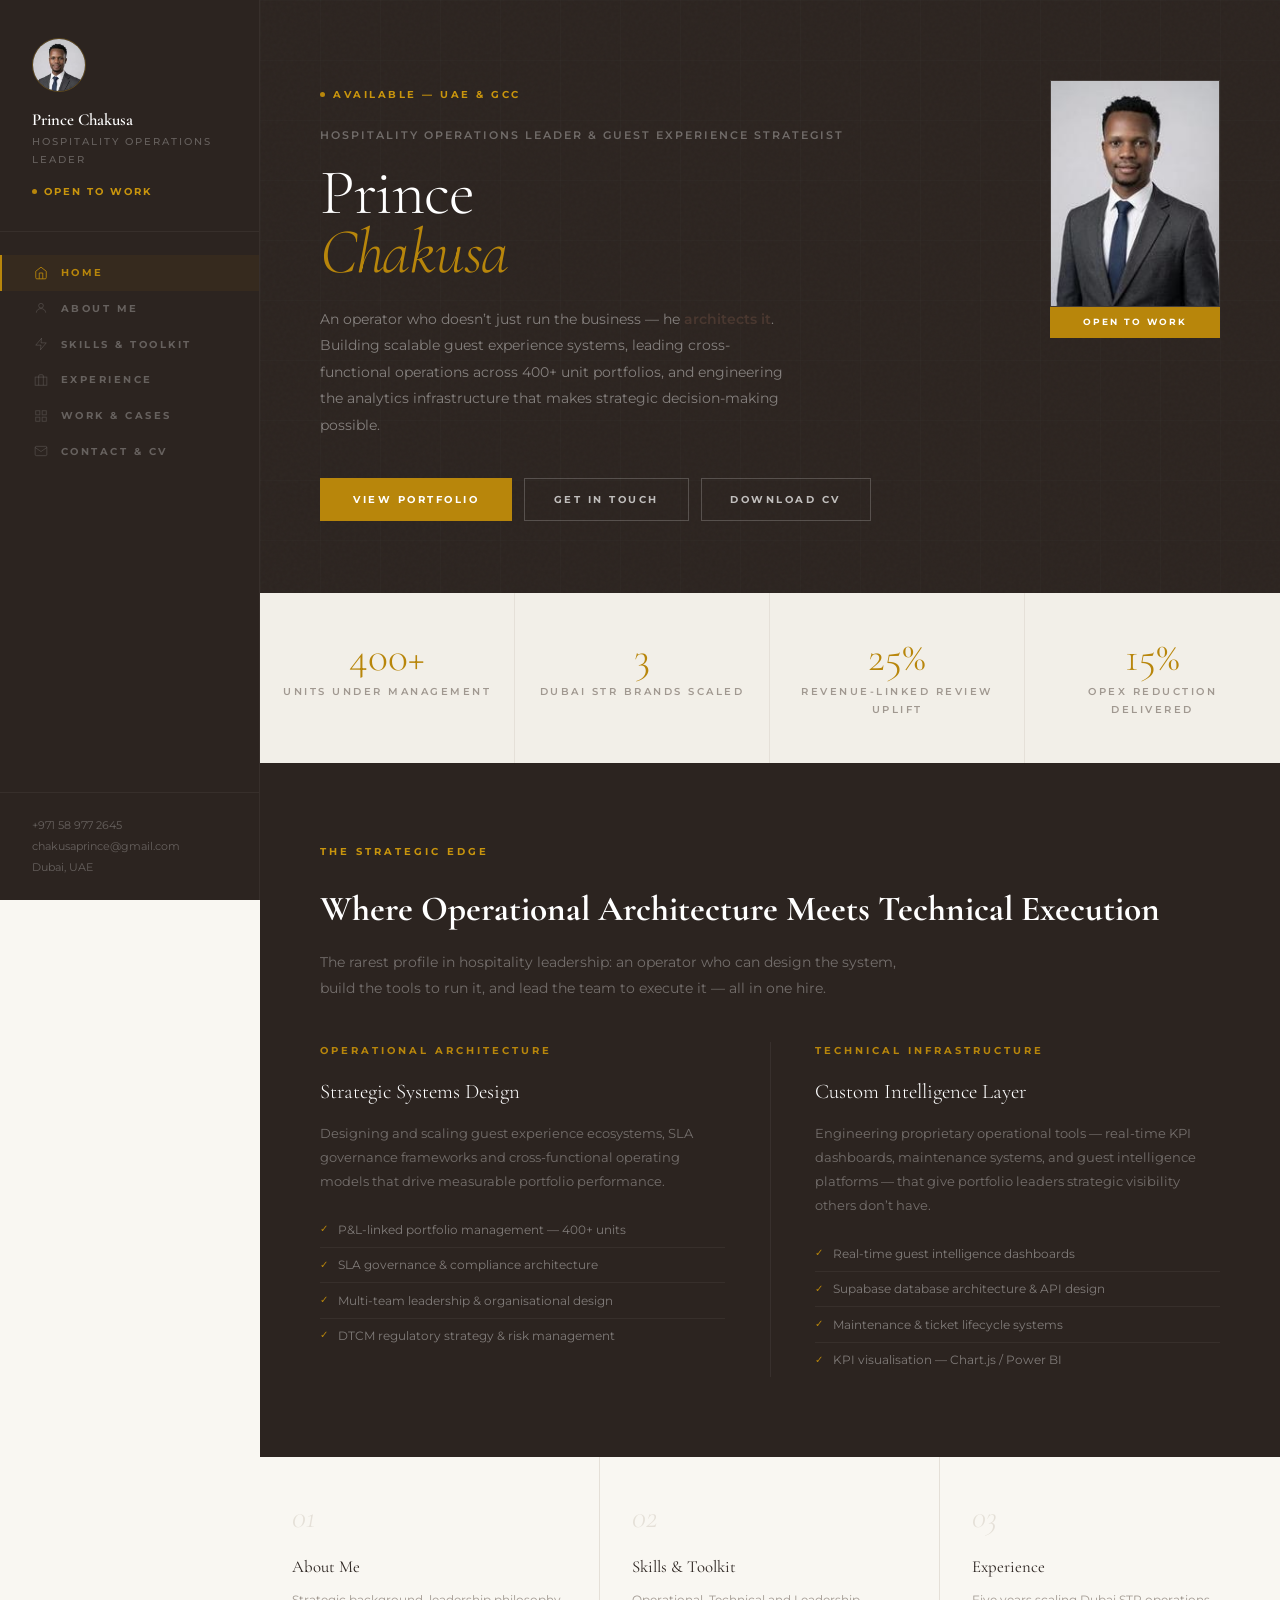
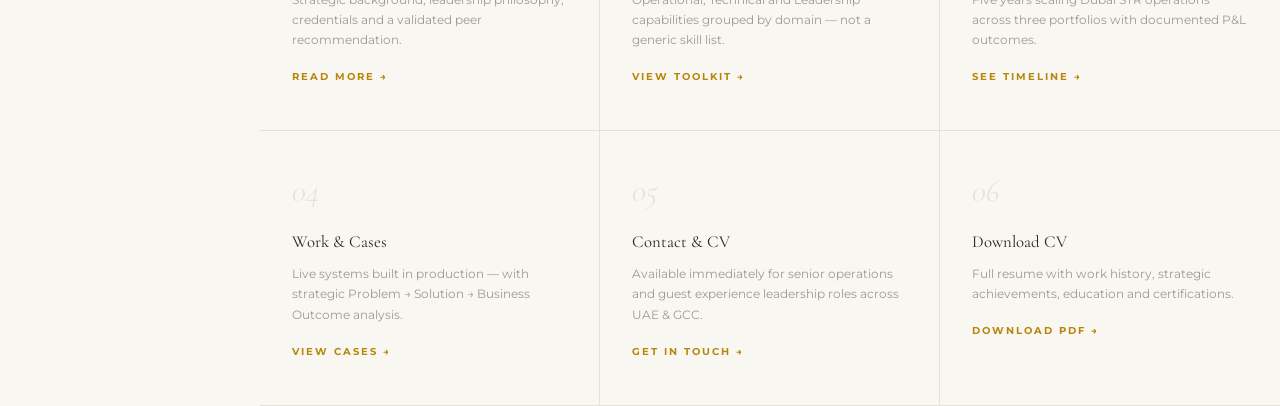
==== commit 1d5cc5e8: "index.html" ====
--- a/index.html
+++ b/index.html
@@ -3,796 +3,517 @@
 <head>
 <meta charset="UTF-8"/>
 <meta name="viewport" content="width=device-width,initial-scale=1"/>
-<title>Prince Chakusa</title>
+<title>Prince Chakusa — Hospitality Operations Leader</title>
+<link rel="preconnect" href="https://fonts.googleapis.com"/>
 <link href="https://fonts.googleapis.com/css2?family=Cormorant+Garamond:ital,wght@0,300;0,400;0,600;1,300;1,400&family=Montserrat:wght@300;400;500;600;700&display=swap" rel="stylesheet"/>
 <style>
-/* ═══════ RESET ═══════ */
-*,*::before,*::after{margin:0;padding:0;box-sizing:border-box}
-html{-webkit-font-smoothing:antialiased;scroll-behavior:smooth}
+/* ─ NORMALIZE ─ */
+html{box-sizing:border-box;-webkit-text-size-adjust:100%;overflow-x:hidden}
+*,*::before,*::after{box-sizing:inherit}
+body{margin:0;padding:0;overflow-x:hidden;-webkit-font-smoothing:antialiased}
+img{display:block;max-width:100%;height:auto}
 a{color:inherit;text-decoration:none}
-img{display:block;max-width:100%}
-ul{list-style:none}
-button{cursor:pointer;font-family:inherit;border:none;background:none}
-
-/* ═══════ TOKENS ═══════ */
+ul{margin:0;padding:0;list-style:none}
+p{margin:0}
+h1,h2,h3{margin:0}
+button{cursor:pointer;font-family:inherit;border:none;background:none;padding:0}
+
+/* ─ TOKENS ─ */
 :root{
-  --cream:    #F9F7F2;
-  --bone:     #F2EFE8;
-  --espresso: #2C2420;
-  --bronze:   #4a3830;
-  --muted:    #7a6e69;
-  --muted2:   #a09890;
-  --gold:     #B8860B;
-  --gold-lt:  rgba(184,134,11,.08);
-  --gold-bd:  rgba(184,134,11,.22);
-  --border:   #E8E4DC;
-  --rule:     rgba(184,134,11,.3);
-  --sidebar:  240px;
-  --topbar:   60px;
-  --t:        .32s ease;
-  --t-page:   .38s ease;
-}
-
-/* ═══════ BASE ═══════ */
-body{
-  font-family:'Montserrat',sans-serif;
-  font-size:15px;line-height:1.8;
-  background:var(--cream);color:var(--muted);
-}
-h1,h2,h3,.serif{
-  font-family:'Cormorant Garamond',serif;
-  color:var(--espresso);
-}
-h1{font-size:clamp(2.6rem,4vw,3.8rem);font-weight:300;line-height:1;letter-spacing:-.01em;}
-h2{font-size:clamp(1.6rem,2.5vw,2.2rem);font-weight:300;line-height:1.1;}
-h3{font-size:1.15rem;font-weight:400;}
-strong{color:var(--espresso);font-weight:600;}
-
-.eyebrow{
-  font-family:'Montserrat',sans-serif;
-  font-size:11px;font-weight:600;
-  letter-spacing:3px;text-transform:uppercase;
-  color:var(--gold);display:block;margin-bottom:1.2rem;
-}
-.sub-label{
-  font-size:11px;font-weight:600;
-  letter-spacing:3px;text-transform:uppercase;
-  color:var(--muted2);
-}
-.serif-num{
-  font-family:'Cormorant Garamond',serif;
-  font-size:2.6rem;font-weight:300;
-  color:var(--gold);line-height:1;
-}
-
-/* ═══════ DIVIDER ═══════ */
-.gold-rule{height:1px;background:var(--rule);margin:0;}
-.gold-rule-thick{height:1px;background:var(--gold);width:40px;margin-bottom:1.5rem;}
-
-/* ═══════ SIDEBAR ═══════ */
+  --c:    #F9F7F2;   /* cream */
+  --cb:   #F2EFE8;   /* bone */
+  --cw:   #FFFFFF;   /* white */
+  --ink:  #2C2420;   /* espresso */
+  --ink2: #4A3830;   /* bronze */
+  --mut:  #7A6E69;   /* muted */
+  --mut2: #A09890;   /* muted2 */
+  --bdr:  #E5E0D8;   /* border */
+  --gld:  #B8860B;   /* gold */
+  --glm:  #C9950D;   /* gold mid */
+  --gll:  rgba(184,134,11,.08);  /* gold lite */
+  --glb:  rgba(184,134,11,.22);  /* gold border */
+  --sb:   260px;     /* sidebar */
+  --tb:   60px;      /* topbar */
+  --t:    .28s cubic-bezier(.4,0,.2,1);
+}
+
+/* ─ BASE ─ */
+body{font-family:"Montserrat",sans-serif;font-size:14px;line-height:1.8;background:var(--c);color:var(--mut)}
+.serif{font-family:"Cormorant Garamond",serif}
+strong{color:var(--ink2);font-weight:600}
+
+/* ─ TYPOGRAPHY ─ */
+.eyebrow{font-size:10px;font-weight:700;letter-spacing:3px;text-transform:uppercase;color:var(--gld);display:block;margin-bottom:1rem}
+.section-title{font-family:"Cormorant Garamond",serif;font-size:clamp(2rem,4vw,3rem);font-weight:300;color:var(--ink);line-height:1.05;letter-spacing:-.01em}
+.section-sub{font-size:14px;color:var(--mut);max-width:520px;margin-top:.6rem;line-height:1.8}
+.sub-label{font-size:10px;font-weight:600;letter-spacing:2.5px;text-transform:uppercase;color:var(--mut2)}
+
+/* ─ BADGE ─ */
+.badge{display:inline-block;padding:.22rem .7rem;border:1px solid var(--bdr);font-size:10px;font-weight:600;letter-spacing:1.5px;text-transform:uppercase;color:var(--mut2)}
+.badge-g{background:var(--gll);border-color:var(--glb);color:var(--gld)}
+.badge-grn{background:rgba(80,130,80,.07);border-color:rgba(80,130,80,.22);color:#4A7A4A}
+
+/* ─ BUTTONS ─ */
+.btn{display:inline-flex;align-items:center;gap:.55rem;font-family:"Montserrat",sans-serif;font-size:10px;font-weight:700;letter-spacing:2.5px;text-transform:uppercase;transition:all var(--t);cursor:pointer;border:0}
+.btn-gold{background:var(--gld);color:#fff;padding:.85rem 2rem;border:1.5px solid var(--gld)}
+.btn-gold:hover{background:var(--glm);border-color:var(--glm)}
+.btn-ghost{border:1.5px solid rgba(255,255,255,.2);color:rgba(255,255,255,.7);padding:.85rem 1.8rem;background:none}
+.btn-ghost:hover{border-color:var(--gld);color:var(--gld)}
+.btn-line{border:1.5px solid var(--bdr);color:var(--ink2);padding:.8rem 1.8rem;background:none}
+.btn-line:hover{border-color:var(--gld);color:var(--gld)}
+.tl{display:inline-flex;align-items:center;gap:.4rem;font-size:10px;font-weight:700;letter-spacing:1.8px;text-transform:uppercase;color:var(--gld);transition:gap var(--t)}
+.tl:hover{gap:.7rem}
+.tl-off{color:var(--mut2);pointer-events:none}
+
+/* ─ DIVIDERS ─ */
+.rule{height:1px;background:var(--bdr)}
+.rule-g{height:1px;background:linear-gradient(90deg,var(--gld),transparent)}
+
+/* ─ CARDS ─ */
+.card{background:var(--cw);border:1px solid var(--bdr)}
+.card-hd{padding:1.1rem 1.8rem;background:var(--cb);border-bottom:1px solid var(--bdr);display:flex;align-items:center;justify-content:space-between}
+.card-bd{padding:1.8rem}
+
+/* ─ CHIP CLOUD ─ */
+.chip-cloud{display:flex;flex-wrap:wrap;gap:.4rem}
+.chip{padding:.25rem .8rem;border:1px solid var(--bdr);font-size:11px;font-weight:500;color:var(--mut);transition:all var(--t);cursor:default;white-space:nowrap}
+.chip:hover{border-color:var(--gld);color:var(--gld)}
+
+/* ════════════════════
+   SIDEBAR
+════════════════════ */
 .sidebar{
-  position:fixed;top:0;left:0;bottom:0;
-  width:var(--sidebar);
-  background:var(--espresso);
-  display:flex;flex-direction:column;
-  z-index:100;
-  border-right:1px solid rgba(255,255,255,.06);
-  transition:transform var(--t);
-}
-.sb-top{
-  padding:2.4rem 1.8rem 1.8rem;
-  border-bottom:1px solid rgba(255,255,255,.06);
-}
-.sb-avatar{
-  width:52px;height:52px;
-  border-radius:50%;
-  object-fit:cover;object-position:center top;
-  border:1px solid rgba(184,134,11,.35);
-  margin-bottom:1.1rem;
-  filter:grayscale(15%);
-}
-.sb-name{
-  font-family:'Cormorant Garamond',serif;
-  font-size:1rem;font-weight:600;
-  color:#fff;line-height:1.2;margin-bottom:.2rem;
-}
-.sb-role{
-  font-size:10px;font-weight:500;
-  letter-spacing:2.5px;text-transform:uppercase;
-  color:rgba(255,255,255,.28);
-}
-.sb-avail{
-  display:inline-flex;align-items:center;gap:.45rem;
-  margin-top:.9rem;
-  font-size:10px;font-weight:600;
-  letter-spacing:2px;text-transform:uppercase;
-  color:var(--gold);
-}
-.avail-dot{
-  width:5px;height:5px;border-radius:50%;
-  background:var(--gold);
-  animation:blink 2.5s infinite;
-}
-@keyframes blink{0%,100%{opacity:1}50%{opacity:.3}}
-
-.sb-nav{flex:1;padding:1.4rem 0;overflow-y:auto;}
-.nb{
-  display:flex;align-items:center;gap:.75rem;
-  width:100%;padding:.65rem 1.8rem;
-  font-size:11px;font-weight:600;
-  letter-spacing:2.5px;text-transform:uppercase;
-  color:rgba(255,255,255,.32);
-  border-left:1px solid transparent;
-  transition:all var(--t);text-align:left;
-}
-.nb:hover{color:rgba(255,255,255,.72);background:rgba(255,255,255,.03);}
-.nb.active{color:var(--gold);background:rgba(184,134,11,.07);border-left-color:var(--gold);}
-.nb svg{flex-shrink:0;}
-
-.sb-foot{
-  padding:1.4rem 1.8rem;
-  border-top:1px solid rgba(255,255,255,.05);
-}
-.sb-contact{
-  font-size:11px;color:rgba(255,255,255,.28);
-  margin-bottom:.3rem;letter-spacing:.3px;
-}
-.sb-contact span{color:rgba(255,255,255,.45);}
-
-/* ═══════ TOPBAR (mobile) ═══════ */
+  position:fixed;top:0;left:0;bottom:0;width:var(--sb);
+  background:var(--ink);display:flex;flex-direction:column;
+  z-index:100;border-right:1px solid rgba(255,255,255,.05);
+  transition:transform var(--t)
+}
+.sb-top{padding:2.4rem 2rem 1.8rem;border-bottom:1px solid rgba(255,255,255,.05)}
+.sb-av{width:54px;height:54px;border-radius:50%;object-fit:cover;object-position:center top;border:1.5px solid rgba(184,134,11,.38);margin-bottom:1.1rem;filter:grayscale(15%)}
+.sb-name{font-family:"Cormorant Garamond",serif;font-size:1.05rem;font-weight:600;color:#fff;line-height:1.2;margin-bottom:.2rem}
+.sb-role{font-size:10px;font-weight:500;letter-spacing:2px;text-transform:uppercase;color:rgba(255,255,255,.28)}
+.sb-avail{display:inline-flex;align-items:center;gap:.45rem;margin-top:.85rem;font-size:10px;font-weight:700;letter-spacing:2px;text-transform:uppercase;color:var(--glm)}
+.dot{width:5px;height:5px;border-radius:50%;background:var(--gld);flex-shrink:0;animation:blink 2.5s infinite}
+@keyframes blink{0%,100%{opacity:1}50%{opacity:.35}}
+.sb-nav{flex:1;padding:1.4rem 0;overflow-y:auto}
+.nb{display:flex;align-items:center;gap:.8rem;width:100%;padding:.68rem 2rem;font-size:10px;font-weight:700;letter-spacing:2.5px;text-transform:uppercase;color:rgba(255,255,255,.28);border-left:2px solid transparent;transition:all var(--t);text-align:left}
+.nb svg{flex-shrink:0;opacity:.55}
+.nb:hover{color:rgba(255,255,255,.72);background:rgba(255,255,255,.03)}
+.nb.active{color:var(--gld);background:rgba(184,134,11,.07);border-left-color:var(--gld)}
+.nb.active svg,.nb:hover svg{opacity:1}
+.sb-foot{padding:1.4rem 2rem;border-top:1px solid rgba(255,255,255,.05);font-size:11px;color:rgba(255,255,255,.28);line-height:1.9}
+
+/* ════════════════════
+   TOPBAR + DRAWER
+════════════════════ */
 .topbar{
-  display:none;
-  position:fixed;top:0;left:0;right:0;
-  height:var(--topbar);
-  background:var(--espresso);
-  border-bottom:1px solid rgba(255,255,255,.06);
-  align-items:center;justify-content:space-between;
-  padding:0 1.4rem;z-index:200;
-}
-.tb-logo{
-  font-family:'Cormorant Garamond',serif;
-  font-size:1rem;font-weight:600;color:#fff;
-}
-.tb-logo em{color:var(--gold);font-style:italic;}
-.ham{color:rgba(255,255,255,.55);padding:4px;}
-
+  display:none;position:fixed;top:0;left:0;right:0;height:var(--tb);
+  background:var(--ink);border-bottom:1px solid rgba(255,255,255,.06);
+  align-items:center;justify-content:space-between;padding:0 1.4rem;z-index:200
+}
+.tb-logo{font-family:"Cormorant Garamond",serif;font-size:.95rem;font-weight:600;color:#fff}
+.tb-logo em{color:var(--gld);font-style:italic}
+.tb-ham{color:rgba(255,255,255,.6);display:flex;align-items:center;cursor:pointer}
 .drawer{
-  display:none;position:fixed;inset:0;
-  background:var(--espresso);z-index:300;
-  flex-direction:column;padding:5rem 2rem 2rem;
-  max-width:260px;
-  border-right:1px solid rgba(255,255,255,.06);
-}
-.drawer.open{display:flex;}
-.drawer-x{
-  position:absolute;top:1rem;right:1.2rem;
-  color:rgba(255,255,255,.4);font-size:1.4rem;
-}
-.drawer .nb{font-size:11px;padding:.85rem 0;border-left:none;border-bottom:1px solid rgba(255,255,255,.05);}
-
-/* ═══════ MAIN ═══════ */
-.main{margin-left:var(--sidebar);min-height:100vh;}
-.page{display:none;min-height:100vh;opacity:0;transition:opacity var(--t-page);}
-.page.active{display:block;animation:pgIn var(--t-page) forwards;}
+  display:none;position:fixed;inset:0;background:var(--ink);z-index:300;
+  flex-direction:column;padding:5.5rem 2rem 2rem
+}
+.drawer.open{display:flex}
+.drawer-x{position:absolute;top:1rem;right:1.4rem;color:rgba(255,255,255,.4);font-size:1.4rem;cursor:pointer;background:none;border:none}
+.drawer .nb{font-size:11px;padding:.95rem 0;border-left:none;border-bottom:1px solid rgba(255,255,255,.05)}
+
+/* ════════════════════
+   LAYOUT
+════════════════════ */
+.main{margin-left:var(--sb);min-height:100vh}
+.page{display:none;min-height:100vh;opacity:0;transition:opacity .38s ease}
+.page.active{display:block;animation:pgIn .38s ease forwards}
 @keyframes pgIn{from{opacity:0;transform:translateY(5px)}to{opacity:1;transform:none}}
 
-/* ═══════ SECTION WRAPPER ═══════ */
-.sec{
-  padding:80px 72px;
-  border-bottom:1px solid var(--border);
-}
-.sec:last-child{border-bottom:none;}
-.sec-alt{background:var(--bone);}
-.sec-dark{background:var(--espresso);}
-
-/* ═══════ BUTTONS ═══════ */
-.btn{
-  display:inline-flex;align-items:center;gap:.55rem;
-  padding:.82rem 2rem;
-  font-family:'Montserrat',sans-serif;
-  font-size:11px;font-weight:700;
-  letter-spacing:2.5px;text-transform:uppercase;
-  transition:all var(--t);cursor:pointer;
-}
-.btn-gold{background:var(--gold);color:#fff;border:1px solid var(--gold);}
-.btn-gold:hover{background:#a07509;border-color:#a07509;}
-.btn-outline{border:1px solid var(--border);color:var(--bronze);}
-.btn-outline:hover{border-color:var(--gold);color:var(--gold);}
-.btn-outline-lt{border:1px solid rgba(255,255,255,.18);color:rgba(255,255,255,.6);}
-.btn-outline-lt:hover{border-color:var(--gold);color:var(--gold);}
-
-/* text link */
-.tl{
-  display:inline-flex;align-items:center;gap:.45rem;
-  font-size:11px;font-weight:700;
-  letter-spacing:2px;text-transform:uppercase;
-  color:var(--gold);
-  transition:gap var(--t);
-}
-.tl:hover{gap:.75rem;}
-.tl.off{color:var(--muted2);pointer-events:none;}
-
-/* badge */
-.badge{
-  display:inline-block;
-  padding:.22rem .7rem;
-  border:1px solid var(--border);
-  font-size:10px;font-weight:600;
-  letter-spacing:2px;text-transform:uppercase;
-  color:var(--muted2);
-}
-.bg-gold{background:var(--gold-lt);border-color:var(--gold-bd);color:var(--gold);}
-.bg-green{background:rgba(80,130,80,.07);border-color:rgba(80,130,80,.2);color:#4a7a4a;}
-
-/* chip */
-.chip{
-  padding:.25rem .7rem;
-  border:1px solid var(--border);
-  font-size:11px;font-weight:500;
-  color:var(--muted);letter-spacing:.5px;
-}
-
-/* ═══════ HOME ═══════ */
-#home.page{padding:0;}
-#home.page.active{display:block;}
-
-/* HERO */
+/* ════════════════════
+   HOME — HERO
+   CRITICAL: no overflow, no clipping
+════════════════════ */
 .hero{
-  padding:100px 72px 80px;
-  background:var(--espresso);
-  position:relative;
-}
-.hero-grid-lines{
-  position:absolute;inset:0;
-  background-image:
-    linear-gradient(rgba(255,255,255,.012) 1px,transparent 1px),
-    linear-gradient(90deg,rgba(255,255,255,.012) 1px,transparent 1px);
-  background-size:72px 72px;
-  pointer-events:none;
-}
+  background:var(--ink);position:relative;overflow:hidden;
+  /* Always use block layout, never a grid that can bleed */
+  padding:80px 60px 72px
+}
+.hero::before{
+  content:"";position:absolute;inset:0;pointer-events:none;
+  background:
+    radial-gradient(ellipse 55% 70% at 85% 50%,rgba(184,134,11,.07),transparent),
+    url("data:image/svg+xml,%3Csvg viewBox='0 0 200 200' xmlns='http://www.w3.org/2000/svg'%3E%3Cfilter id='n'%3E%3CfeTurbulence type='fractalNoise' baseFrequency='.85' numOctaves='4'/%3E%3C/filter%3E%3Crect width='100%25' height='100%25' filter='url(%23n)'/%3E%3C/svg%3E");
+  opacity:.025
+}
+.hero-gl{position:absolute;inset:0;pointer-events:none;background-image:linear-gradient(rgba(255,255,255,.012) 1px,transparent 1px),linear-gradient(90deg,rgba(255,255,255,.012) 1px,transparent 1px);background-size:60px 60px}
+
+/* Two-column only on wide screens */
 .hero-inner{
   position:relative;z-index:1;
-  display:grid;
-  grid-template-columns:1fr 240px;
-  gap:5rem;align-items:center;
-  max-width:1000px;
-}
-.hero-status{
-  display:inline-flex;align-items:center;gap:.55rem;
-  font-size:10px;font-weight:700;letter-spacing:3px;text-transform:uppercase;
-  color:var(--gold);margin-bottom:1.6rem;
-}
+  display:flex;gap:4rem;align-items:flex-start;
+  /* max-width prevents bleed even on wide displays */
+  max-width:1000px
+}
+.hero-body{
+  /* THIS IS THE KEY FIX: flex-grow but HARD min-width:0 prevents overflow */
+  flex:1 1 0;min-width:0
+}
+.hero-status{display:inline-flex;align-items:center;gap:.5rem;font-size:10px;font-weight:700;letter-spacing:2.5px;text-transform:uppercase;color:var(--glm);margin-bottom:1.4rem}
+
+/* Role tag — wraps gracefully, NEVER clips */
 .hero-role{
-  display:block;font-size:11px;font-weight:600;
-  letter-spacing:3px;text-transform:uppercase;
-  color:rgba(255,255,255,.28);margin-bottom:1.2rem;
-}
-.hero h1{
-  font-family:'Cormorant Garamond',serif;
-  font-size:clamp(3rem,5.5vw,5rem);
+  /* Block so it wraps to next line naturally */
+  display:block;
+  font-size:11px;font-weight:600;
+  letter-spacing:2px;text-transform:uppercase;
+  color:rgba(255,255,255,.32);
+  line-height:1.7;
+  /* NO white-space:nowrap — we WANT it to wrap */
+  word-break:break-word;
+  margin-bottom:1.2rem;
+  /* The critical constraint */
+  width:100%;max-width:100%
+}
+.hero-name{
+  font-family:"Cormorant Garamond",serif;
+  font-size:clamp(2.8rem,5vw,5rem);
   font-weight:300;color:#fff;
-  line-height:.92;letter-spacing:-.015em;
-  margin-bottom:1.6rem;
-}
-.hero h1 em{color:var(--gold);font-style:italic;}
+  line-height:.92;letter-spacing:-.02em;
+  margin-bottom:1.5rem;
+  /* Ensure name never overflows either */
+  word-break:break-word
+}
+.hero-name em{color:var(--gld);font-style:italic}
 .hero-desc{
-  font-size:15px;color:rgba(255,255,255,.4);
-  line-height:1.85;max-width:520px;
-  margin-bottom:2.8rem;
-}
-.hero-desc strong{color:rgba(255,255,255,.72);font-weight:500;}
-.hero-btns{display:flex;flex-wrap:wrap;gap:.8rem;}
-
-.hero-photo-col{
-  position:relative;
-  flex-shrink:0;align-self:flex-start;
-}
-.hero-photo{
-  width:100%;aspect-ratio:3/4;
-  object-fit:cover;object-position:center top;
-  border:1px solid rgba(255,255,255,.1);
-  filter:grayscale(18%);
-}
-.hero-photo-label{
-  background:var(--gold);color:#fff;
-  font-size:10px;font-weight:700;
-  letter-spacing:2.5px;text-transform:uppercase;
-  padding:.5rem .8rem;text-align:center;
-}
-
-/* STAT STRIP */
-.stat-strip{
-  display:grid;grid-template-columns:repeat(4,1fr);
-  background:var(--bone);
-  border-bottom:1px solid var(--border);
-}
-.stat-cell{
-  padding:52px 32px;text-align:center;
-  border-right:1px solid var(--border);
-}
-.stat-cell:last-child{border-right:none;}
-.stat-n{
-  font-family:'Cormorant Garamond',serif;
-  font-size:3rem;font-weight:300;
-  color:var(--gold);line-height:1;
-  display:block;margin-bottom:.3rem;
-}
-.stat-l{
-  font-size:11px;font-weight:600;
-  letter-spacing:2.5px;text-transform:uppercase;color:var(--muted2);
-}
+  font-size:14px;color:rgba(255,255,255,.42);line-height:1.9;
+  margin-bottom:2.5rem;
+  /* Constrain width so text doesn't run into photo */
+  max-width:480px;word-break:break-word
+}
+.hero-btns{display:flex;flex-wrap:wrap;gap:.75rem}
+
+.hero-photo-col{flex:0 0 auto;display:flex;flex-direction:column}
+.hero-photo{width:170px;aspect-ratio:3/4;object-fit:cover;object-position:center top;border:1px solid rgba(255,255,255,.1);filter:grayscale(18%)}
+.hero-photo-tag{background:var(--gld);color:#fff;font-size:9px;font-weight:700;letter-spacing:2px;text-transform:uppercase;padding:.48rem .75rem;text-align:center}
+
+/* STATS */
+.stat-strip{display:grid;grid-template-columns:repeat(4,1fr);background:var(--cb)}
+.sc{padding:44px 20px;text-align:center;border-right:1px solid var(--bdr)}
+.sc:last-child{border-right:none}
+.sn{font-family:"Cormorant Garamond",serif;font-size:2.6rem;font-weight:300;color:var(--gld);line-height:1;display:block;margin-bottom:.3rem}
+.sl{font-size:10px;font-weight:600;letter-spacing:2.5px;text-transform:uppercase;color:var(--mut2)}
 
 /* HYBRID */
-.hybrid-sec{
-  padding:80px 72px;
-  background:var(--espresso);
-  border-bottom:none;
-}
-.hybrid-grid{
-  display:grid;grid-template-columns:1fr 1px 1fr;
-  gap:0;margin-top:3rem;
-}
-.hybrid-div{background:rgba(255,255,255,.07);}
-.hybrid-col{padding:0 3rem;}
-.hybrid-col:first-child{padding-left:0;}
-.hybrid-col:last-child{padding-right:0;}
-.h-label{
-  font-size:10px;font-weight:700;letter-spacing:3px;
-  text-transform:uppercase;color:var(--gold);
-  display:block;margin-bottom:1rem;
-}
-.hybrid-col h3{
-  font-family:'Cormorant Garamond',serif;
-  font-size:1.4rem;font-weight:300;color:#fff;
-  margin-bottom:.8rem;
-}
-.hybrid-col p{font-size:14px;color:rgba(255,255,255,.35);line-height:1.85;}
-.h-items{display:flex;flex-direction:column;gap:0;margin-top:1.4rem;}
-.h-item{
-  font-size:13px;color:rgba(255,255,255,.4);
-  padding:.45rem 0;
-  border-bottom:1px solid rgba(255,255,255,.05);
-  display:flex;align-items:center;gap:.65rem;
-}
-.h-item:last-child{border-bottom:none;}
-.h-check{color:var(--gold);font-size:.7rem;}
+.hybrid{background:var(--ink);padding:80px 60px}
+.hyb-cols{display:grid;grid-template-columns:1fr 1px 1fr;gap:0;margin-top:2.5rem}
+.hyb-sep{background:rgba(255,255,255,.06)}
+.hcol{padding:0 2.8rem}
+.hcol:first-child{padding-left:0}
+.hcol:last-child{padding-right:0}
+.hcol-label{font-size:10px;font-weight:700;letter-spacing:3px;text-transform:uppercase;color:var(--gld);display:block;margin-bottom:.8rem}
+.hcol h3{font-family:"Cormorant Garamond",serif;font-size:1.3rem;font-weight:300;color:#fff;margin-bottom:.7rem}
+.hcol p{font-size:13px;color:rgba(255,255,255,.34);line-height:1.85}
+.hi{display:flex;flex-direction:column;gap:0;margin-top:1.2rem}
+.hi-row{font-size:12px;color:rgba(255,255,255,.4);padding:.4rem 0;border-bottom:1px solid rgba(255,255,255,.05);display:flex;align-items:center;gap:.6rem}
+.hi-row:last-child{border-bottom:none}
+.ht{color:var(--gld);font-size:.65rem}
 
 /* NAV CARDS */
-.nav-cards{
-  display:grid;grid-template-columns:repeat(3,1fr);
-  background:var(--cream);
-  border-bottom:1px solid var(--border);
-}
-.nc{
-  padding:52px 40px;
-  border-right:1px solid var(--border);
-  cursor:pointer;
-  transition:background var(--t);
-}
-.nc:nth-child(3n){border-right:none;}
-.nc:nth-child(n+4){border-top:1px solid var(--border);}
-.nc:hover{background:var(--gold-lt);}
-.nc-n{
-  font-family:'Cormorant Garamond',serif;
-  font-size:2.2rem;font-weight:300;
-  color:var(--border);line-height:1;
-  margin-bottom:1.5rem;font-style:italic;
-}
-.nc-title{
-  font-family:'Cormorant Garamond',serif;
-  font-size:1.15rem;font-weight:400;
-  color:var(--espresso);margin-bottom:.6rem;
-}
-.nc-desc{font-size:13px;color:var(--muted2);line-height:1.75;margin-bottom:1.5rem;}
-.nc-cta{
-  font-size:11px;font-weight:700;letter-spacing:2px;
-  text-transform:uppercase;color:var(--gold);
-}
-
-/* ═══════ ABOUT ═══════ */
-.about-grid{
-  display:grid;grid-template-columns:1fr 300px;
-  gap:80px;align-items:start;
-}
-.about-photo-block{position:sticky;top:2rem;}
-.about-photo{
-  width:100%;aspect-ratio:3/4;
-  object-fit:cover;object-position:center top;
-  border:1px solid var(--border);
-  filter:grayscale(10%);
-}
-.info-tbl{width:100%;border-collapse:collapse;}
-.info-tbl td{
-  padding:.6rem .8rem;font-size:12px;
-  border-bottom:1px solid var(--border);
-  vertical-align:middle;
-}
-.info-tbl td:first-child{
-  font-size:10px;font-weight:600;letter-spacing:2px;text-transform:uppercase;
-  color:var(--muted2);width:42%;
-}
-.info-tbl td:last-child{color:var(--bronze);font-weight:500;}
-.info-tbl tr:last-child td{border-bottom:none;}
-
-.quote-bl{
-  padding:2.2rem 2rem 2.2rem 2rem;
-  border-left:1px solid var(--gold);
-  background:var(--bone);
-  margin-bottom:2.5rem;
-}
-.quote-text{
-  font-family:'Cormorant Garamond',serif;
-  font-style:italic;font-size:1.2rem;font-weight:300;
-  color:var(--espresso);line-height:1.75;
-}
-.quote-attr{
-  font-size:10px;font-weight:700;
-  letter-spacing:2.5px;text-transform:uppercase;
-  color:var(--gold);margin-top:1rem;
-}
-
-.ach-row{
-  display:grid;grid-template-columns:1fr auto;
-  gap:1rem;align-items:start;
-  padding:1.4rem 0;border-bottom:1px solid var(--border);
-}
-.ach-row:last-child{border-bottom:none;}
-.ach-title{font-size:14px;font-weight:600;color:var(--espresso);margin-bottom:.3rem;}
-.ach-desc{font-size:13px;color:var(--muted);line-height:1.75;}
-.ach-num{
-  font-family:'Cormorant Garamond',serif;
-  font-size:2rem;font-weight:300;color:var(--gold);
-  white-space:nowrap;padding-top:.1rem;
-}
-
-.rec-card{
-  border:1px solid var(--gold-bd);
-  border-top:2px solid var(--gold);
-  background:var(--cream);
-  overflow:hidden;
-}
-.rec-head{
-  display:flex;align-items:center;gap:1.2rem;
-  padding:1.4rem 1.8rem;
-  border-bottom:1px solid var(--border);
-  background:var(--bone);
-}
-.rec-av{
-  width:46px;height:46px;border-radius:50%;
-  object-fit:cover;border:1px solid var(--border);
-  flex-shrink:0;filter:grayscale(15%);
-}
-.rec-name{
-  font-family:'Cormorant Garamond',serif;
-  font-size:.95rem;font-weight:500;color:var(--espresso);
-}
-.rec-role{font-size:11px;color:var(--muted);line-height:1.5;margin-top:.12rem;}
-.rec-date{font-size:10px;color:var(--muted2);letter-spacing:1px;margin-top:.2rem;}
-.rec-body{padding:1.8rem 2rem;}
-.rec-quote{
-  font-family:'Cormorant Garamond',serif;font-style:italic;
-  font-size:.98rem;font-weight:300;color:var(--bronze);
-  line-height:1.85;
-  padding-left:1.2rem;border-left:1px solid var(--gold);
-}
-
-.edu-row{
-  display:flex;align-items:flex-start;gap:1rem;
-  padding:1.1rem 0;border-bottom:1px solid var(--border);
-}
-.edu-row:last-child{border-bottom:none;}
-.edu-mark{
-  width:32px;height:32px;border:1px solid var(--border);
-  display:flex;align-items:center;justify-content:center;
-  font-size:.65rem;font-weight:700;color:var(--gold);
-  letter-spacing:.5px;flex-shrink:0;
-}
-.edu-name{font-size:13px;font-weight:600;color:var(--espresso);margin-bottom:.18rem;}
-.edu-deg{font-size:12px;color:var(--muted);}
-
-/* ═══════ SKILLS ═══════ */
-.toolkit-hdr{
-  display:grid;grid-template-columns:repeat(3,1fr);
-  background:var(--espresso);
-  border:1px solid rgba(255,255,255,.06);
-  margin-bottom:1px;
-}
-.tk-hd{padding:2rem;border-right:1px solid rgba(255,255,255,.07);}
-.tk-hd:last-child{border-right:none;}
-.tk-hd-eyebrow{
-  font-size:10px;font-weight:700;letter-spacing:3px;
-  text-transform:uppercase;color:rgba(255,255,255,.22);
-  display:block;margin-bottom:.5rem;
-}
-.tk-hd h3{font-family:'Cormorant Garamond',serif;font-size:1.35rem;font-weight:300;color:#fff;}
-
-.toolkit-body{
-  display:grid;grid-template-columns:repeat(3,1fr);
-  gap:0;background:var(--border);
-  border:1px solid var(--border);border-top:none;
-}
-.tk-col{background:var(--cream);padding:2rem;}
-.tk-item{
-  display:flex;justify-content:space-between;align-items:center;
-  padding:.55rem 0;border-bottom:1px solid var(--border);
-  font-size:13px;
-}
-.tk-item:last-child{border-bottom:none;}
-.tk-name{color:var(--bronze);font-weight:500;}
-
-/* bar */
-.bar-row{
-  display:flex;align-items:center;gap:.75rem;
-  padding:.5rem 0;border-bottom:1px solid var(--border);
-}
-.bar-row:last-child{border-bottom:none;}
-.bar-lbl{font-size:12px;font-weight:500;color:var(--bronze);width:180px;flex-shrink:0;}
-.bar-track{flex:1;height:1px;background:var(--border);position:relative;}
-.bar-fill{position:absolute;top:0;left:0;height:1px;background:var(--gold);}
-.bar-val{
-  font-size:10px;font-weight:700;letter-spacing:1.5px;text-transform:uppercase;
-  color:var(--muted2);width:44px;text-align:right;flex-shrink:0;
-}
-
-/* ═══════ EXPERIENCE ═══════ */
-.exp-block{
-  border:1px solid var(--border);background:var(--cream);
-  margin-bottom:1px;
-}
-.exp-hd{
-  display:grid;grid-template-columns:40px 1fr auto;
-  gap:1.3rem;align-items:center;
-  padding:1.6rem 2rem;background:var(--bone);
-  border-bottom:1px solid var(--border);
-}
-.exp-idx{
-  width:40px;height:40px;border:1px solid var(--border);
-  display:flex;align-items:center;justify-content:center;
-  font-family:'Cormorant Garamond',serif;
-  font-size:1rem;font-weight:400;color:var(--gold);
-}
-.exp-co{font-size:14px;font-weight:600;color:var(--espresso);}
-.exp-loc{font-size:11px;color:var(--muted2);letter-spacing:1px;margin-top:.1rem;}
-.exp-date{
-  font-size:10px;font-weight:700;letter-spacing:2px;
-  text-transform:uppercase;color:var(--muted2);white-space:nowrap;
-}
-.exp-body{padding:2rem;}
-.exp-role{
-  font-family:'Cormorant Garamond',serif;font-style:italic;
-  font-size:1.2rem;font-weight:300;color:var(--gold);margin-bottom:1.2rem;
-}
-.exp-li{
-  display:flex;gap:.75rem;align-items:flex-start;
-  font-size:13px;color:var(--muted);line-height:1.75;
-  padding:.38rem 0;border-bottom:1px solid var(--border);
-}
-.exp-li:last-child{border-bottom:none;}
-.exp-dot{
-  width:4px;height:4px;border-radius:50%;background:var(--gold);
-  flex-shrink:0;margin-top:.65rem;
-}
-.exp-note{font-size:12px;color:#b04040;font-style:italic;}
-
-/* ═══════ WORK ═══════ */
-.proj-grid{display:grid;grid-template-columns:1fr;gap:1px;background:var(--border);border:1px solid var(--border);}
-.proj-cell{background:var(--cream);padding:3rem;}
-.proj-cell.alt{background:var(--bone);}
-
-.proj-top{
-  display:flex;align-items:flex-start;justify-content:space-between;gap:1rem;
-  padding-bottom:1.5rem;border-bottom:1px solid var(--border);margin-bottom:1.5rem;
-}
-.proj-left{display:flex;align-items:flex-start;gap:1.5rem;flex:1;}
-.proj-num{
-  font-family:'Cormorant Garamond',serif;
-  font-size:3.5rem;font-weight:300;color:var(--border);
-  line-height:1;font-style:italic;flex-shrink:0;
-}
-.proj-title{
-  font-family:'Cormorant Garamond',serif;
-  font-size:1.45rem;font-weight:400;color:var(--espresso);margin-bottom:.3rem;
-}
-.links-r{display:flex;gap:1.5rem;flex-shrink:0;}
-
-.proj-inner{display:grid;grid-template-columns:1fr 1fr;gap:3rem;align-items:start;}
-
-.feat-list{display:flex;flex-direction:column;gap:0;margin-bottom:1.5rem;}
-.feat-li{
-  display:flex;gap:.65rem;align-items:flex-start;
-  font-size:13px;color:var(--muted);line-height:1.75;
-  padding:.42rem 0;border-bottom:1px solid var(--border);
-}
-.feat-li:last-child{border-bottom:none;}
-.f-check{color:var(--gold);font-size:.7rem;margin-top:.3rem;flex-shrink:0;}
-.stack-r{display:flex;flex-wrap:wrap;gap:.4rem;margin-bottom:1.4rem;}
-.sp{
-  padding:.2rem .6rem;border:1px solid var(--border);
-  font-size:10px;font-weight:600;letter-spacing:1.5px;text-transform:uppercase;
-  color:var(--muted2);
-}
-
-/* screen */
-.scr{border:1px solid var(--border);overflow:hidden;}
-.scr-bar{
-  background:var(--bone);padding:.48rem .8rem;
-  display:flex;align-items:center;gap:.3rem;
-  border-bottom:1px solid var(--border);
-}
-.scr-dot{width:8px;height:8px;border-radius:50%;border:1px solid var(--border);}
-.scr-lbl{font-size:10px;color:var(--muted2);margin-left:.4rem;letter-spacing:1px;}
-
-/* case study */
-.case-g{
-  display:grid;grid-template-columns:repeat(3,1fr);
-  gap:0;background:var(--border);
-  border:1px solid var(--border);margin-top:1.5rem;
-}
-.case-c{background:var(--cream);padding:1.5rem;}
-.case-c.alt{background:var(--bone);}
-.case-lbl{
-  font-size:10px;font-weight:700;letter-spacing:3px;text-transform:uppercase;
-  color:var(--gold);display:block;margin-bottom:.8rem;
-}
-.case-c p{font-size:12px;color:var(--muted);line-height:1.8;}
-
-/* proj sm */
-.proj-sm-g{
-  display:grid;grid-template-columns:1fr 1fr;
-  gap:1px;background:var(--border);
-  border:1px solid var(--border);margin-top:1px;
-}
-.psm{background:var(--cream);padding:2.5rem;}
-.psm.alt{background:var(--bone);}
-.psm-n{
-  font-family:'Cormorant Garamond',serif;
-  font-size:2.5rem;font-weight:300;color:var(--border);
-  font-style:italic;line-height:1;margin-bottom:1rem;
-}
-.psm-title{
-  font-family:'Cormorant Garamond',serif;
-  font-size:1.15rem;font-weight:400;color:var(--espresso);margin-bottom:.5rem;
-}
-.psm-desc{font-size:13px;color:var(--muted);line-height:1.8;margin-bottom:1rem;}
-
-/* ═══════ CONTACT ═══════ */
-.contact-banner{
-  padding:80px 72px;
-  background:var(--espresso);
-  border-bottom:none;
-  position:relative;
-  overflow:hidden;
-}
-.contact-banner h1{color:#fff;}
-.contact-banner h1 em{color:var(--gold);font-style:italic;}
-.contact-banner p{font-size:15px;color:rgba(255,255,255,.35);max-width:480px;line-height:1.85;margin:1.2rem 0 2.5rem;}
-
-.contact-grid{
-  display:grid;grid-template-columns:1fr 1fr;
-  gap:0;background:var(--border);
-  border:1px solid var(--border);
-}
-.cl{
-  background:var(--cream);padding:1.4rem 1.8rem;
-  display:flex;align-items:center;gap:1rem;
-  border-bottom:1px solid var(--border);
-  transition:background var(--t);
-}
-.cl:hover{background:var(--gold-lt);}
-.cl-icon{
-  width:34px;height:34px;border:1px solid var(--border);
-  display:flex;align-items:center;justify-content:center;flex-shrink:0;
-}
-.cl-icon svg{color:var(--gold);}
-.cl-l{font-size:10px;font-weight:600;letter-spacing:2.5px;text-transform:uppercase;color:var(--muted2);}
-.cl-v{font-size:13px;font-weight:500;color:var(--espresso);margin-top:.12rem;}
-
-.cv-strip{
-  background:var(--gold);padding:40px 72px;
-  display:flex;align-items:center;justify-content:space-between;gap:2rem;flex-wrap:wrap;
-}
-.cv-strip h2{color:#fff;font-size:1.6rem;font-weight:300;}
-.cv-strip p{color:rgba(255,255,255,.65);font-size:13px;margin-top:.3rem;}
-.cv-btn{
-  background:#fff;color:var(--gold);
-  font-family:'Montserrat',sans-serif;
-  font-size:11px;font-weight:700;letter-spacing:2.5px;text-transform:uppercase;
-  padding:.85rem 2rem;border:none;cursor:pointer;
-  display:inline-flex;align-items:center;gap:.55rem;
-  white-space:nowrap;transition:all var(--t);
-}
-.cv-btn:hover{background:var(--espresso);color:#fff;}
-
-.role-grid{
-  display:grid;grid-template-columns:repeat(2,1fr);
-  gap:0;background:var(--border);
-}
-.ri{
-  background:var(--cream);padding:1rem 1.5rem;
-  display:flex;align-items:center;gap:.8rem;
-  font-size:13px;font-weight:500;color:var(--bronze);
-  border-bottom:1px solid var(--border);
-  transition:background var(--t);
-}
-.ri:hover{background:var(--gold-lt);}
-.ri-dot{width:4px;height:4px;border-radius:50%;background:var(--gold);flex-shrink:0;}
-
-.why-grid{
-  display:grid;grid-template-columns:repeat(3,1fr);
-  gap:0;background:var(--border);
-  border:1px solid var(--border);
-}
-.wc{background:var(--cream);padding:2.5rem;}
-.wc.alt{background:var(--bone);}
-.wc-n{
-  font-family:'Cormorant Garamond',serif;
-  font-size:2.4rem;font-weight:300;color:var(--border);
-  line-height:1;font-style:italic;margin-bottom:.8rem;
-}
-.wc-title{font-size:13px;font-weight:700;color:var(--espresso);margin-bottom:.4rem;letter-spacing:.3px;}
-.wc-desc{font-size:13px;color:var(--muted);line-height:1.8;}
-
-/* ═══════ CARD SHARED ═══════ */
-.card-w{
-  background:var(--cream);border:1px solid var(--border);
-  margin-bottom:2rem;
-}
-.card-hd{
-  padding:1.2rem 1.8rem;background:var(--bone);
-  border-bottom:1px solid var(--border);
-  display:flex;align-items:center;justify-content:space-between;
-}
-.card-bd{padding:2rem 1.8rem;}
-.g2{display:grid;grid-template-columns:1fr 1fr;gap:2.5rem;}
-
-/* ═══════ RESPONSIVE ═══════ */
-@media(max-width:960px){
-  :root{--sidebar:200px;}
-  .sec,.hero,.contact-banner,.cv-strip,.hybrid-sec,.hnav-grid,.stat-strip,.stat-cell{padding-left:2rem;padding-right:2rem;}
-  .hero-inner,.about-grid,.proj-inner,.hybrid-grid,.g2{grid-template-columns:1fr;}
-  .hero-photo-col{display:none;}
-  .stat-strip{grid-template-columns:1fr 1fr;}
-  .toolkit-hdr,.toolkit-body,.case-g,.why-grid{grid-template-columns:1fr;}
-  .toolkit-body{gap:1px;}
-  .nav-cards{grid-template-columns:1fr 1fr;}
-  .exp-hd{grid-template-columns:40px 1fr;}
-  .exp-date{display:none;}
-  .contact-grid{grid-template-columns:1fr;}
-}
+.ncs{display:grid;grid-template-columns:repeat(3,1fr);background:var(--c)}
+.nc{padding:44px 32px;border-right:1px solid var(--bdr);border-bottom:1px solid var(--bdr);cursor:pointer;transition:background var(--t)}
+.nc:nth-child(3n){border-right:none}
+.nc:nth-child(n+4){border-top:none}
+.nc:hover{background:var(--gll)}
+.nc-n{font-family:"Cormorant Garamond",serif;font-size:2rem;font-weight:300;color:var(--bdr);line-height:1;margin-bottom:1.2rem;font-style:italic}
+.nc-title{font-family:"Cormorant Garamond",serif;font-size:1.05rem;font-weight:400;color:var(--ink);margin-bottom:.45rem}
+.nc-desc{font-size:12px;color:var(--mut2);line-height:1.7;margin-bottom:1.1rem}
+.nc-cta{font-size:10px;font-weight:700;letter-spacing:2px;text-transform:uppercase;color:var(--gld)}
+
+/* ════════════════════
+   ABOUT
+════════════════════ */
+.pg-head{padding:64px 60px 52px;background:var(--cw);border-bottom:1px solid var(--bdr)}
+.about-body{display:grid;grid-template-columns:270px 1fr;gap:52px;padding:60px;align-items:start}
+.ab-left{position:sticky;top:20px}
+.ab-photo{border:1px solid var(--bdr);overflow:hidden}
+.ab-photo img{width:100%;aspect-ratio:3/4;object-fit:cover;object-position:center top;filter:grayscale(12%);display:block}
+.ab-info{width:100%;border-collapse:collapse}
+.ab-info td{padding:.58rem .9rem;font-size:12px;border-bottom:1px solid var(--bdr);vertical-align:middle}
+.ab-info td:first-child{font-size:10px;font-weight:700;letter-spacing:1.5px;text-transform:uppercase;color:var(--mut2);width:42%}
+.ab-info td:last-child{color:var(--ink2);font-weight:500}
+.ab-info tr:last-child td{border-bottom:none}
+.ab-right{display:flex;flex-direction:column;gap:1.8rem}
+.qp{padding:2rem;border-left:2px solid var(--gld);background:var(--cb)}
+.qp blockquote{font-family:"Cormorant Garamond",serif;font-style:italic;font-size:1.15rem;font-weight:300;color:var(--ink);line-height:1.72;margin:0}
+.qp cite{display:block;font-size:10px;font-weight:700;letter-spacing:2.5px;text-transform:uppercase;color:var(--gld);margin-top:.9rem;font-style:normal}
+
+/* edu */
+.edu-item{display:flex;align-items:flex-start;gap:.85rem;padding:1rem 0;border-bottom:1px solid var(--bdr)}
+.edu-item:last-child{border-bottom:none}
+.edu-badge{width:34px;height:34px;flex-shrink:0;border:1px solid var(--bdr);display:flex;align-items:center;justify-content:center;font-size:.58rem;font-weight:800;color:var(--gld);letter-spacing:.2px}
+.edu-n{font-size:13px;font-weight:600;color:var(--ink);margin-bottom:.18rem}
+.edu-d{font-size:12px;color:var(--mut);line-height:1.5}
+
+/* ach */
+.ach-row{display:grid;grid-template-columns:1fr auto;gap:1rem;padding:1.2rem 0;border-bottom:1px solid var(--bdr);align-items:start}
+.ach-row:last-child{border-bottom:none}
+.ach-t{font-size:13px;font-weight:600;color:var(--ink);margin-bottom:.2rem}
+.ach-d{font-size:12px;color:var(--mut);line-height:1.7}
+.ach-n{font-family:"Cormorant Garamond",serif;font-size:1.9rem;font-weight:300;color:var(--gld);white-space:nowrap;padding-top:.1rem}
+
+/* rec */
+.rec-card{background:var(--cw);border:1px solid var(--glb);border-top:2px solid var(--gld)}
+.rec-head{display:flex;align-items:center;gap:1rem;padding:1.3rem 1.8rem;background:var(--cb);border-bottom:1px solid var(--bdr)}
+.rec-av{width:44px;height:44px;border-radius:50%;object-fit:cover;border:1px solid var(--bdr);flex-shrink:0;filter:grayscale(15%)}
+.rec-name{font-family:"Cormorant Garamond",serif;font-size:.95rem;font-weight:500;color:var(--ink)}
+.rec-sub{font-size:11px;color:var(--mut);line-height:1.5;margin-top:.1rem}
+.rec-dt{font-size:10px;color:var(--mut2);letter-spacing:.7px;margin-top:.2rem}
+.rec-body{padding:1.8rem}
+.rec-q{font-family:"Cormorant Garamond",serif;font-style:italic;font-size:.97rem;font-weight:300;color:var(--ink2);line-height:1.85;padding-left:1.2rem;border-left:1px solid var(--gld)}
+
+/* ════════════════════
+   SKILLS
+════════════════════ */
+.sk-hdr{display:grid;grid-template-columns:repeat(3,1fr);background:var(--ink)}
+.skh{padding:1.8rem 2rem;border-right:1px solid rgba(255,255,255,.06)}
+.skh:last-child{border-right:none}
+.skh-eye{font-size:9px;font-weight:700;letter-spacing:3px;text-transform:uppercase;color:rgba(255,255,255,.2);display:block;margin-bottom:.45rem}
+.skh h3{font-family:"Cormorant Garamond",serif;font-size:1.25rem;font-weight:300;color:#fff}
+.sk-cols{display:grid;grid-template-columns:repeat(3,1fr);gap:1px;background:var(--bdr);border:1px solid var(--bdr);border-top:none}
+.sk-col{background:var(--cw);padding:1.6rem}
+.sk-row{display:flex;justify-content:space-between;align-items:center;padding:.52rem 0;border-bottom:1px solid var(--bdr);font-size:12px}
+.sk-row:last-child{border-bottom:none}
+.sk-name{color:var(--ink2);font-weight:500}
+.sk-bars{padding:52px 60px;background:var(--cb)}
+.br{display:flex;align-items:center;gap:.75rem;padding:.48rem 0;border-bottom:1px solid var(--bdr)}
+.br:last-child{border-bottom:none}
+.br-lbl{font-size:12px;font-weight:500;color:var(--ink2);flex:0 0 185px}
+.br-track{flex:1;height:1px;background:var(--bdr);position:relative}
+.br-fill{position:absolute;top:0;left:0;height:1px;background:var(--gld)}
+.br-val{font-size:10px;font-weight:700;letter-spacing:1.5px;text-transform:uppercase;color:var(--mut2);flex:0 0 42px;text-align:right}
+
+/* ════════════════════
+   EXPERIENCE
+════════════════════ */
+.exp-wrap{padding:0 60px 72px;display:flex;flex-direction:column;gap:1px}
+.exp-block{background:var(--cw);border:1px solid var(--bdr)}
+.exp-hd{display:grid;grid-template-columns:42px 1fr auto;gap:1.1rem;align-items:center;padding:1.4rem 1.8rem;background:var(--cb);border-bottom:1px solid var(--bdr)}
+.exp-idx{width:42px;height:42px;border:1px solid var(--bdr);display:flex;align-items:center;justify-content:center;font-family:"Cormorant Garamond",serif;font-size:.95rem;color:var(--gld);flex-shrink:0}
+.exp-co{font-size:13px;font-weight:600;color:var(--ink)}
+.exp-loc{font-size:11px;color:var(--mut2);letter-spacing:.6px;margin-top:.1rem}
+.exp-dt{font-size:10px;font-weight:700;letter-spacing:1.5px;text-transform:uppercase;color:var(--mut2);white-space:nowrap}
+.exp-body{padding:1.8rem}
+.exp-role{font-family:"Cormorant Garamond",serif;font-style:italic;font-size:1.15rem;color:var(--gld);margin-bottom:1rem}
+.exp-li{display:flex;gap:.7rem;align-items:flex-start;font-size:13px;color:var(--mut);line-height:1.75;padding:.36rem 0;border-bottom:1px solid var(--bdr)}
+.exp-li:last-child{border-bottom:none}
+.exp-dot{width:4px;height:4px;border-radius:50%;background:var(--gld);flex-shrink:0;margin-top:.68rem}
+.exp-note{font-size:11px;color:#C05050;font-style:italic}
+
+/* ════════════════════
+   WORK
+════════════════════ */
+.work-body{padding:60px}
+.pw{border:1px solid var(--bdr);background:var(--cw);margin-bottom:1.5px}
+.pw-hd{padding:1.2rem 1.8rem;background:var(--cb);border-bottom:1px solid var(--bdr);display:flex;align-items:center;justify-content:space-between;flex-wrap:wrap;gap:.8rem}
+.pw-meta{display:flex;align-items:center;gap:1.1rem}
+.pw-num{font-family:"Cormorant Garamond",serif;font-size:1.7rem;font-weight:300;color:var(--bdr);font-style:italic;line-height:1;flex-shrink:0}
+.pw-title-main{font-family:"Cormorant Garamond",serif;font-size:1.25rem;font-weight:400;color:var(--ink)}
+.pw-actions{display:flex;align-items:center;gap:1.2rem;flex-wrap:wrap}
+.pw-body{display:grid;grid-template-columns:1fr 1fr;gap:0}
+.pw-content{padding:2rem}
+.pw-screen{background:var(--cb);border-left:1px solid var(--bdr);padding:1.4rem;display:flex;flex-direction:column;gap:.8rem}
+.scr{border:1px solid var(--bdr);overflow:hidden}
+.scr-bar{background:var(--cw);padding:.44rem .8rem;display:flex;align-items:center;gap:.3rem;border-bottom:1px solid var(--bdr)}
+.s-dot{width:8px;height:8px;border-radius:50%;border:1px solid var(--bdr)}
+.s-lbl{font-size:10px;color:var(--mut2);margin-left:.4rem;letter-spacing:.7px}
+.scr img{width:100%;display:block}
+.fl{display:flex;flex-direction:column}
+.fl-li{display:flex;gap:.6rem;align-items:flex-start;font-size:12px;color:var(--mut);line-height:1.7;padding:.38rem 0;border-bottom:1px solid var(--bdr)}
+.fl-li:last-child{border-bottom:none}
+.fl-tick{color:var(--gld);font-size:.65rem;margin-top:.22rem;flex-shrink:0}
+.stacks{display:flex;flex-wrap:wrap;gap:.35rem;margin-bottom:1.2rem}
+.sp{padding:.18rem .58rem;border:1px solid var(--bdr);font-size:10px;font-weight:600;letter-spacing:1.5px;text-transform:uppercase;color:var(--mut2)}
+.case-g{display:grid;grid-template-columns:repeat(3,1fr);gap:1px;background:var(--bdr);border:1px solid var(--bdr);border-top:none}
+.cc{background:var(--cw);padding:1.4rem}
+.cc:nth-child(2){background:var(--cb)}
+.cc-lbl{font-size:10px;font-weight:700;letter-spacing:3px;text-transform:uppercase;color:var(--gld);display:block;margin-bottom:.7rem}
+.cc p{font-size:12px;color:var(--mut);line-height:1.8}
+.psm-g{display:grid;grid-template-columns:1fr 1fr;gap:1px;background:var(--bdr);border:1px solid var(--bdr);margin-top:1.5px}
+.psm{background:var(--cw);padding:2.2rem;transition:background var(--t)}
+.psm:hover{background:var(--gll)}
+.psm:nth-child(2){background:var(--cb)}
+.psm-n{font-family:"Cormorant Garamond",serif;font-size:2.2rem;font-weight:300;color:var(--bdr);font-style:italic;line-height:1;margin-bottom:.8rem}
+.psm-t{font-family:"Cormorant Garamond",serif;font-size:1.05rem;font-weight:400;color:var(--ink);margin-bottom:.45rem}
+.psm-d{font-size:12px;color:var(--mut);line-height:1.8;margin-bottom:.9rem}
+
+/* ════════════════════
+   CONTACT
+════════════════════ */
+.ct-hero{background:var(--ink);padding:80px 60px;position:relative;overflow:hidden}
+.ct-hero::before{content:"";position:absolute;right:-80px;top:-80px;width:260px;height:260px;border-radius:50%;background:radial-gradient(circle,rgba(184,134,11,.1),transparent 65%);pointer-events:none}
+.ct-hero h1{font-family:"Cormorant Garamond",serif;font-size:clamp(2rem,4vw,3rem);font-weight:300;color:#fff;line-height:1.05;margin-bottom:.8rem;position:relative;z-index:1}
+.ct-hero h1 em{color:var(--gld);font-style:italic}
+.ct-hero p{font-size:14px;color:rgba(255,255,255,.38);max-width:480px;line-height:1.85;margin:1.2rem 0 2.4rem;position:relative;z-index:1}
+.ct-btns{display:flex;flex-wrap:wrap;gap:.8rem;position:relative;z-index:1}
+.ct-body{padding:60px}
+.ct-grid{display:grid;grid-template-columns:1fr 1fr;gap:2rem}
+.cl-g{display:grid;grid-template-columns:1fr 1fr;gap:1px;background:var(--bdr);border:1px solid var(--bdr)}
+.cl{background:var(--cw);padding:1.2rem 1.4rem;display:flex;align-items:center;gap:.9rem;border-bottom:1px solid var(--bdr);transition:background var(--t)}
+.cl:hover{background:var(--gll)}
+.cl-icon{width:32px;height:32px;border:1px solid var(--bdr);display:flex;align-items:center;justify-content:center;flex-shrink:0}
+.cl-icon svg{color:var(--gld)}
+.cl-l{font-size:10px;font-weight:600;letter-spacing:2px;text-transform:uppercase;color:var(--mut2)}
+.cl-v{font-size:12px;font-weight:500;color:var(--ink);margin-top:.1rem}
+.rg{display:grid;grid-template-columns:1fr 1fr;gap:1px;background:var(--bdr)}
+.ri{background:var(--cw);padding:.95rem 1.3rem;display:flex;align-items:center;gap:.7rem;font-size:12px;font-weight:500;color:var(--ink2);border-bottom:1px solid var(--bdr);transition:background var(--t)}
+.ri:hover{background:var(--gll)}
+.ri-dot{width:4px;height:4px;border-radius:50%;background:var(--gld);flex-shrink:0}
+.why-g{display:grid;grid-template-columns:repeat(3,1fr);gap:1px;background:var(--bdr);border:1px solid var(--bdr)}
+.wc{background:var(--cw);padding:2rem}
+.wc:nth-child(2){background:var(--cb)}
+.wc-n{font-family:"Cormorant Garamond",serif;font-size:2rem;font-weight:300;color:var(--bdr);font-style:italic;line-height:1;margin-bottom:.65rem}
+.wc-t{font-size:12px;font-weight:700;color:var(--ink);margin-bottom:.35rem}
+.wc-d{font-size:12px;color:var(--mut);line-height:1.8}
+.cv-strip{background:var(--gld);padding:40px 60px;display:flex;align-items:center;justify-content:space-between;gap:2rem;flex-wrap:wrap}
+.cv-strip h2{font-family:"Cormorant Garamond",serif;color:#fff;font-size:1.5rem;font-weight:300;margin:0}
+.cv-strip p{font-size:12px;color:rgba(255,255,255,.65);margin-top:.25rem}
+.cv-btn{background:#fff;color:var(--gld);font-family:"Montserrat",sans-serif;font-size:10px;font-weight:700;letter-spacing:2.5px;text-transform:uppercase;padding:.88rem 2rem;border:none;cursor:pointer;white-space:nowrap;transition:all var(--t)}
+.cv-btn:hover{background:var(--ink);color:#fff}
+
+/* ════════════════════
+   RESPONSIVE — TABLET (≤1024px)
+════════════════════ */
+@media(max-width:1024px){
+  :root{--sb:220px}
+  .hero{padding:64px 44px 64px}
+  .hybrid{padding:64px 44px}
+  .hyb-cols{grid-template-columns:1fr;gap:2rem}
+  .hyb-sep{display:none}
+  .hcol{padding:0!important}
+  .pg-head,.about-body,.ct-body,.work-body,.sk-bars{padding:52px 44px}
+  .exp-wrap{padding:0 44px 64px}
+  .pw-body{grid-template-columns:1fr}
+  .pw-screen{border-left:none;border-top:1px solid var(--bdr)}
+  .case-g{grid-template-columns:1fr}
+  .sk-hdr,.sk-cols{grid-template-columns:1fr;gap:1px}
+  .about-body{grid-template-columns:230px 1fr;gap:36px}
+  .ct-grid{grid-template-columns:1fr}
+  .why-g{grid-template-columns:1fr 1fr}
+  .cv-strip{padding:36px 44px}
+  .ct-hero{padding:64px 44px}
+}
+
+/* ════════════════════
+   RESPONSIVE — MOBILE (≤720px)
+   ALL TEXT MUST BE FULLY VISIBLE
+════════════════════ */
 @media(max-width:720px){
-  .sidebar{transform:translateX(-100%);}
-  .sidebar.open{transform:none;}
-  .topbar{display:flex;}
-  .main{margin-left:0; margin-top:var(--topbar);}
-  .sec{padding:52px 1.4rem;}
-  .hero{padding:3rem 1.4rem 3rem;}
-  .contact-banner{padding:3rem 1.4rem 3rem;}
-  .cv-strip{padding:2.5rem 1.4rem;}
-  .nav-cards{grid-template-columns:1fr;}
-  .proj-sm-g,.role-grid{grid-template-columns:1fr;}
-  .stat-strip{grid-template-columns:1fr 1fr;}
-  .hero-role{letter-spacing:1px;font-size:10px;white-space:nowrap;overflow:hidden;text-overflow:ellipsis;}
-  .contact-banner h1{font-size:2.2rem;}
-  .hybrid-sec{padding:3rem 1.4rem;}
-  .hnav-grid{padding:0;}
-  .nc{padding:2rem 1.4rem;}
-  .stat-cell{padding:2rem 1.4rem;}
+  :root{--sb:100%;--tb:60px}
+  /* Sidebar off-canvas */
+  .sidebar{transform:translateX(-100%);width:80vw;max-width:280px;z-index:300}
+  .sidebar.open{transform:none}
+  /* Show topbar */
+  .topbar{display:flex}
+  /* Push content below topbar */
+  .main{margin-left:0;padding-top:var(--tb)}
+
+  /* ── HERO: single column, full width, zero overflow ── */
+  .hero{
+    padding:2.5rem 1.4rem 3rem;
+    /* BLOCK layout — no flex/grid columns on mobile */
+    display:block
+  }
+  .hero-inner{
+    /* Block stacking on mobile */
+    display:block;
+    max-width:100%;
+    /* Remove gap */
+    gap:0
+  }
+  .hero-photo-col{display:none}     /* hide photo on mobile */
+  .hero-body{
+    /* Full width, nothing can escape */
+    width:100%;min-width:0;
+    display:block
+  }
+  /* Role tag wraps freely */
+  .hero-role{
+    font-size:10px;letter-spacing:1.5px;
+    white-space:normal;word-break:break-word;
+    line-height:1.7;max-width:100%
+  }
+  .hero-name{font-size:2.8rem}
+  .hero-desc{font-size:13px;max-width:100%}
+  .hero-btns{gap:.6rem}
+
+  /* Stats */
+  .stat-strip{grid-template-columns:1fr 1fr}
+  .sc{padding:2.2rem 1rem}
+  .sn{font-size:2.2rem}
+
+  /* Hybrid */
+  .hybrid{padding:2.8rem 1.4rem}
+  .hyb-cols{grid-template-columns:1fr;gap:1.8rem}
+  .hyb-sep{display:none}
+  .hcol{padding:0!important}
+
+  /* Nav cards */
+  .ncs{grid-template-columns:1fr}
+  .nc{padding:1.8rem 1.4rem;border-right:none}
+  .nc:nth-child(3n){border-right:none}
+
+  /* About */
+  .pg-head{padding:2.5rem 1.4rem 2rem}
+  .about-body{grid-template-columns:1fr;gap:2rem;padding:2.5rem 1.4rem}
+  .ab-left{position:static}
+  .ab-photo img{aspect-ratio:4/3}
+  .ab-right{}
+
+  /* Skills */
+  .sk-hdr{grid-template-columns:1fr}
+  .sk-cols{grid-template-columns:1fr}
+  .sk-bars{padding:2.5rem 1.4rem}
+  .br-lbl{flex:0 0 120px;font-size:11px}
+
+  /* Experience */
+  .exp-wrap{padding:0 1.4rem 2.5rem}
+  .exp-hd{grid-template-columns:36px 1fr;gap:.8rem}
+  .exp-dt{display:none}
+
+  /* Work */
+  .work-body{padding:2.5rem 1.4rem}
+  .pw-body{grid-template-columns:1fr}
+  .pw-screen{border-left:none;border-top:1px solid var(--bdr)}
+  .case-g{grid-template-columns:1fr}
+  .psm-g{grid-template-columns:1fr}
+  .pw-hd{flex-direction:column;align-items:flex-start}
+
+  /* Contact */
+  .ct-hero{padding:2.5rem 1.4rem}
+  .ct-hero h1{font-size:2rem}
+  .ct-body{padding:2.5rem 1.4rem}
+  .ct-grid{grid-template-columns:1fr}
+  .cl-g{grid-template-columns:1fr}
+  .rg{grid-template-columns:1fr}
+  .why-g{grid-template-columns:1fr}
+  .cv-strip{padding:2.5rem 1.4rem;flex-direction:column;align-items:flex-start;gap:1.2rem}
 }
 </style>
 </head>
 <body>
 
-<!-- TOPBAR -->
+<!-- ── TOPBAR ── -->
 <header class="topbar" id="topbar">
   <span class="tb-logo">Prince <em>Chakusa</em></span>
-  <button class="ham" id="hamBtn">
-    <svg width="20" height="20" viewBox="0 0 24 24" fill="none" stroke="currentColor" stroke-width="1" stroke-linecap="square"><line x1="3" y1="6" x2="21" y2="6"/><line x1="3" y1="12" x2="21" y2="12"/><line x1="3" y1="18" x2="21" y2="18"/></svg>
+  <button class="tb-ham" id="hamBtn">
+    <svg width="22" height="22" viewBox="0 0 24 24" fill="none" stroke="currentColor" stroke-width="1.5"><line x1="3" y1="6" x2="21" y2="6"/><line x1="3" y1="12" x2="21" y2="12"/><line x1="3" y1="18" x2="21" y2="18"/></svg>
   </button>
 </header>
 
-<!-- DRAWER -->
+<!-- ── DRAWER ── -->
 <div class="drawer" id="drawer">
-  <button class="drawer-x" id="drawerX">&#x2715;</button>
+  <button class="drawer-x" id="dClose">&#x2715;</button>
   <button class="nb" onclick="go('home');cd()">Home</button>
   <button class="nb" onclick="go('about');cd()">About</button>
   <button class="nb" onclick="go('skills');cd()">Skills</button>
@@ -801,542 +522,634 @@
   <button class="nb" onclick="go('contact');cd()">Contact</button>
 </div>
 
-<!-- SIDEBAR -->
+<!-- ── SIDEBAR ── -->
 <aside class="sidebar" id="sidebar">
   <div class="sb-top">
-    <img src="[data-uri]" class="sb-avatar" alt="Prince Chakusa"/>
+    <img src="[data-uri]" class="sb-av" alt="Prince Chakusa"/>
     <div class="sb-name">Prince Chakusa</div>
-    <div class="sb-role">Operations Leader</div>
-    <div class="sb-avail"><span class="avail-dot"></span>Open to Work</div>
+    <div class="sb-role">Hospitality Operations Leader</div>
+    <div class="sb-avail"><span class="dot"></span>Open to Work</div>
   </div>
   <nav class="sb-nav">
     <button class="nb active" data-page="home" onclick="go('home')">
-      <svg width="14" height="14" viewBox="0 0 24 24" fill="none" stroke="currentColor" stroke-width="1" stroke-linecap="square"><path d="M3 9l9-7 9 7v11a2 2 0 0 1-2 2H5a2 2 0 0 1-2-2z"/><polyline points="9 22 9 12 15 12 15 22"/></svg>
+      <svg width="14" height="14" viewBox="0 0 24 24" fill="none" stroke="currentColor" stroke-width="1.5"><path d="M3 9l9-7 9 7v11a2 2 0 01-2 2H5a2 2 0 01-2-2z"/><polyline points="9 22 9 12 15 12 15 22"/></svg>
       Home
     </button>
     <button class="nb" data-page="about" onclick="go('about')">
-      <svg width="14" height="14" viewBox="0 0 24 24" fill="none" stroke="currentColor" stroke-width="1" stroke-linecap="square"><path d="M20 21v-2a4 4 0 0 0-4-4H8a4 4 0 0 0-4 4v2"/><circle cx="12" cy="7" r="4"/></svg>
+      <svg width="14" height="14" viewBox="0 0 24 24" fill="none" stroke="currentColor" stroke-width="1.5"><circle cx="12" cy="8" r="4"/><path d="M4 20c0-4 3.6-7 8-7s8 3 8 7"/></svg>
       About Me
     </button>
     <button class="nb" data-page="skills" onclick="go('skills')">
-      <svg width="14" height="14" viewBox="0 0 24 24" fill="none" stroke="currentColor" stroke-width="1" stroke-linecap="square"><polygon points="13 2 3 14 12 14 11 22 21 10 12 10 13 2"/></svg>
-      Skills
+      <svg width="14" height="14" viewBox="0 0 24 24" fill="none" stroke="currentColor" stroke-width="1.5"><polygon points="13 2 3 14 12 14 11 22 21 10 12 10 13 2"/></svg>
+      Skills &amp; Toolkit
     </button>
     <button class="nb" data-page="experience" onclick="go('experience')">
-      <svg width="14" height="14" viewBox="0 0 24 24" fill="none" stroke="currentColor" stroke-width="1" stroke-linecap="square"><rect x="2" y="7" width="20" height="14"/><path d="M16 21V5a2 2 0 0 0-2-2h-4a2 2 0 0 0-2 2v16"/></svg>
+      <svg width="14" height="14" viewBox="0 0 24 24" fill="none" stroke="currentColor" stroke-width="1.5"><rect x="2" y="7" width="20" height="14"/><path d="M16 21V5a2 2 0 00-2-2h-4a2 2 0 00-2 2v16"/></svg>
       Experience
     </button>
     <button class="nb" data-page="work" onclick="go('work')">
-      <svg width="14" height="14" viewBox="0 0 24 24" fill="none" stroke="currentColor" stroke-width="1" stroke-linecap="square"><rect x="3" y="3" width="7" height="7"/><rect x="14" y="3" width="7" height="7"/><rect x="14" y="14" width="7" height="7"/><rect x="3" y="14" width="7" height="7"/></svg>
-      Work
+      <svg width="14" height="14" viewBox="0 0 24 24" fill="none" stroke="currentColor" stroke-width="1.5"><rect x="3" y="3" width="7" height="7"/><rect x="14" y="3" width="7" height="7"/><rect x="14" y="14" width="7" height="7"/><rect x="3" y="14" width="7" height="7"/></svg>
+      Work &amp; Cases
     </button>
     <button class="nb" data-page="contact" onclick="go('contact')">
-      <svg width="14" height="14" viewBox="0 0 24 24" fill="none" stroke="currentColor" stroke-width="1" stroke-linecap="square"><path d="M4 4h16c1.1 0 2 .9 2 2v12c0 1.1-.9 2-2 2H4c-1.1 0-2-.9-2-2V6c0-1.1.9-2 2-2z"/><polyline points="22,6 12,13 2,6"/></svg>
-      Contact
+      <svg width="14" height="14" viewBox="0 0 24 24" fill="none" stroke="currentColor" stroke-width="1.5"><path d="M4 4h16c1.1 0 2 .9 2 2v12c0 1.1-.9 2-2 2H4c-1.1 0-2-.9-2-2V6c0-1.1.9-2 2-2z"/><polyline points="22,6 12,13 2,6"/></svg>
+      Contact &amp; CV
     </button>
   </nav>
   <div class="sb-foot">
-    <div class="sb-contact">+971 58 977 2645</div>
-    <div class="sb-contact">chakusaprince@gmail.com</div>
-    <div class="sb-contact">Dubai, UAE</div>
+    +971 58 977 2645<br/>
+    chakusaprince@gmail.com<br/>
+    Dubai, UAE
   </div>
 </aside>
 
-<!-- ═══════ MAIN ═══════ -->
+<!-- ════════ MAIN ════════ -->
 <main class="main">
 
-<!-- HOME -->
+<!-- ░░ HOME ░░ -->
 <div class="page active" id="home">
 
+  <!-- HERO -->
   <div class="hero">
-    <div class="hero-grid-lines"></div>
+    <div class="hero-gl"></div>
     <div class="hero-inner">
-      <div>
-        <div class="hero-status">
-          <span class="avail-dot"></span>
-          Available — UAE &amp; GCC
-        </div>
-        <span class="hero-role">Hospitality Operations Professional | Guest Experience &amp; Data Analytics</span>
-        <h1>Prince<br/><em>Chakusa</em></h1>
-        <p class="hero-desc">Bridging <strong>high-scale property operations</strong> and <strong>custom technical architecture</strong> across Dubai's STR market. I don't wait for better tools — I build them.</p>
+      <div class="hero-body">
+        <div class="hero-status"><span class="dot"></span>Available &mdash; UAE &amp; GCC</div>
+        <!-- Role tag: wraps cleanly, never clips -->
+        <span class="hero-role">Hospitality Operations Leader &amp; Guest Experience Strategist</span>
+        <h1 class="hero-name">Prince<br/><em>Chakusa</em></h1>
+        <p class="hero-desc">An operator who doesn&rsquo;t just run the business &mdash; he <strong>architects it</strong>. Building scalable guest experience systems, leading cross-functional operations across 400+ unit portfolios, and engineering the analytics infrastructure that makes strategic decision-making possible.</p>
         <div class="hero-btns">
           <button class="btn btn-gold" onclick="go('work')">View Portfolio</button>
-          <button class="btn btn-outline-lt" onclick="go('contact')">Get In Touch</button>
-          <button class="btn btn-outline-lt" onclick="dlCV()">Download CV</button>
+          <button class="btn btn-ghost" onclick="go('contact')">Get in Touch</button>
+          <button class="btn btn-ghost" onclick="dlCV()">Download CV</button>
         </div>
       </div>
       <div class="hero-photo-col">
         <img src="[data-uri]" class="hero-photo" alt="Prince Chakusa"/>
-        <div class="hero-photo-label">Open to Work</div>
-      </div>
-    </div>
-  </div>
-
+        <div class="hero-photo-tag">Open to Work</div>
+      </div>
+    </div>
+  </div>
+
+  <!-- STATS — Executive framing -->
   <div class="stat-strip">
-    <div class="stat-cell"><span class="stat-n">5+</span><div class="stat-l">Years Dubai STR</div></div>
-    <div class="stat-cell"><span class="stat-n">400+</span><div class="stat-l">Units Managed</div></div>
-    <div class="stat-cell"><span class="stat-n">25%</span><div class="stat-l">Review Uplift</div></div>
-    <div class="stat-cell"><span class="stat-n">100%</span><div class="stat-l">SOP Compliance</div></div>
-  </div>
-
-  <div class="hybrid-sec">
-    <span class="eyebrow">The Hybrid Advantage</span>
-    <h2 style="color:#fff;font-size:2.2rem;">Where Operations Meets Code</h2>
-    <p style="font-size:14px;color:rgba(255,255,255,.35);max-width:600px;margin-top:.7rem;line-height:1.85;">Most property managers depend on rigid off-the-shelf tools. I understand the operational floor deeply enough to know where the gaps are — and have the technical ability to build custom solutions that fill them.</p>
-    <div class="hybrid-grid">
-      <div class="hybrid-col">
-        <span class="h-label">Operations Layer</span>
-        <h3>Ground-Level Expertise</h3>
-        <p>SLA management, guest experience design, DTCM compliance, SOP development, vendor negotiation, team leadership across 12+ staff.</p>
-        <div class="h-items">
-          <div class="h-item"><span class="h-check">&#x2713;</span> Portfolio Management — 400+ units</div>
-          <div class="h-item"><span class="h-check">&#x2713;</span> SLA &amp; SOP Compliance Systems</div>
-          <div class="h-item"><span class="h-check">&#x2713;</span> Cross-functional Team Leadership</div>
-          <div class="h-item"><span class="h-check">&#x2713;</span> Full DTCM Regulatory Compliance</div>
-        </div>
-      </div>
-      <div class="hybrid-div"></div>
-      <div class="hybrid-col">
-        <span class="h-label">Technical Layer</span>
-        <h3>Custom Architecture</h3>
-        <p>Custom web dashboards, Supabase database architecture, real-time KPI visualisation, ticket management systems, API-driven operational workflows.</p>
-        <div class="h-items">
-          <div class="h-item"><span class="h-check">&#x2713;</span> Real-time Analytics Dashboards</div>
-          <div class="h-item"><span class="h-check">&#x2713;</span> Supabase DB Architecture &amp; SQL</div>
-          <div class="h-item"><span class="h-check">&#x2713;</span> Ticket &amp; Maintenance Systems</div>
-          <div class="h-item"><span class="h-check">&#x2713;</span> Data Visualisation — Chart.js &amp; Power BI</div>
-        </div>
-      </div>
-    </div>
-  </div>
-
-  <div class="nav-cards">
-    <div class="nc" onclick="go('about')"><div class="nc-n">01</div><div class="nc-title">About Me</div><div class="nc-desc">Background, philosophy, education and a LinkedIn recommendation from a colleague.</div><div class="nc-cta">Read More &#x2192;</div></div>
-    <div class="nc" onclick="go('skills')"><div class="nc-n">02</div><div class="nc-title">Skills &amp; Toolkit</div><div class="nc-desc">Operational, Technical and Leadership domains — not a flat buzzword list.</div><div class="nc-cta">View Toolkit &#x2192;</div></div>
-    <div class="nc" onclick="go('experience')"><div class="nc-n">03</div><div class="nc-title">Experience</div><div class="nc-desc">5+ years across Homevy, StoneTree and Daniels Holiday Homes in Dubai.</div><div class="nc-cta">See Timeline &#x2192;</div></div>
-    <div class="nc" onclick="go('work')"><div class="nc-n">04</div><div class="nc-title">Work &amp; Cases</div><div class="nc-desc">Problem, Solution and Outcome breakdowns of tools I built in production.</div><div class="nc-cta">View Cases &#x2192;</div></div>
-    <div class="nc" onclick="go('contact')"><div class="nc-n">05</div><div class="nc-title">Contact &amp; CV</div><div class="nc-desc">Available immediately. Download my full resume or send a direct message.</div><div class="nc-cta">Get in Touch &#x2192;</div></div>
-    <div class="nc" onclick="dlCV()"><div class="nc-n">06</div><div class="nc-title">Download CV</div><div class="nc-desc">Full resume with work history, competencies, education and certifications.</div><div class="nc-cta">Download PDF &#x2192;</div></div>
+    <div class="sc"><span class="sn">400+</span><div class="sl">Units Under Management</div></div>
+    <div class="sc"><span class="sn">3</span><div class="sl">Dubai STR Brands Scaled</div></div>
+    <div class="sc"><span class="sn">25%</span><div class="sl">Revenue-Linked Review Uplift</div></div>
+    <div class="sc"><span class="sn">15%</span><div class="sl">Opex Reduction Delivered</div></div>
+  </div>
+
+  <!-- HYBRID ADVANTAGE -->
+  <div class="hybrid">
+    <span class="eyebrow" style="color:var(--glm)">The Strategic Edge</span>
+    <h2 class="serif" style="color:#fff;font-size:clamp(1.6rem,3vw,2.2rem);margin-top:.4rem">Where Operational Architecture Meets Technical Execution</h2>
+    <p style="font-size:14px;color:rgba(255,255,255,.34);max-width:580px;margin-top:.6rem;line-height:1.85">The rarest profile in hospitality leadership: an operator who can design the system, build the tools to run it, and lead the team to execute it &mdash; all in one hire.</p>
+    <div class="hyb-cols">
+      <div class="hcol">
+        <span class="hcol-label">Operational Architecture</span>
+        <h3>Strategic Systems Design</h3>
+        <p style="font-size:13px;color:rgba(255,255,255,.34);line-height:1.85">Designing and scaling guest experience ecosystems, SLA governance frameworks and cross-functional operating models that drive measurable portfolio performance.</p>
+        <div class="hi">
+          <div class="hi-row"><span class="ht">&#x2713;</span> P&amp;L-linked portfolio management &mdash; 400+ units</div>
+          <div class="hi-row"><span class="ht">&#x2713;</span> SLA governance &amp; compliance architecture</div>
+          <div class="hi-row"><span class="ht">&#x2713;</span> Multi-team leadership &amp; organisational design</div>
+          <div class="hi-row"><span class="ht">&#x2713;</span> DTCM regulatory strategy &amp; risk management</div>
+        </div>
+      </div>
+      <div class="hyb-sep"></div>
+      <div class="hcol">
+        <span class="hcol-label">Technical Infrastructure</span>
+        <h3>Custom Intelligence Layer</h3>
+        <p style="font-size:13px;color:rgba(255,255,255,.34);line-height:1.85">Engineering proprietary operational tools &mdash; real-time KPI dashboards, maintenance systems, and guest intelligence platforms &mdash; that give portfolio leaders strategic visibility others don&rsquo;t have.</p>
+        <div class="hi">
+          <div class="hi-row"><span class="ht">&#x2713;</span> Real-time guest intelligence dashboards</div>
+          <div class="hi-row"><span class="ht">&#x2713;</span> Supabase database architecture &amp; API design</div>
+          <div class="hi-row"><span class="ht">&#x2713;</span> Maintenance &amp; ticket lifecycle systems</div>
+          <div class="hi-row"><span class="ht">&#x2713;</span> KPI visualisation &mdash; Chart.js / Power BI</div>
+        </div>
+      </div>
+    </div>
+  </div>
+
+  <!-- NAV CARDS -->
+  <div class="ncs">
+    <div class="nc" onclick="go('about')"><div class="nc-n">01</div><div class="nc-title">About Me</div><div class="nc-desc">Strategic background, leadership philosophy, credentials and a validated peer recommendation.</div><div class="nc-cta">Read More &#x2192;</div></div>
+    <div class="nc" onclick="go('skills')"><div class="nc-n">02</div><div class="nc-title">Skills &amp; Toolkit</div><div class="nc-desc">Operational, Technical and Leadership capabilities grouped by domain &mdash; not a generic skill list.</div><div class="nc-cta">View Toolkit &#x2192;</div></div>
+    <div class="nc" onclick="go('experience')"><div class="nc-n">03</div><div class="nc-title">Experience</div><div class="nc-desc">Five years scaling Dubai STR operations across three portfolios with documented P&amp;L outcomes.</div><div class="nc-cta">See Timeline &#x2192;</div></div>
+    <div class="nc" onclick="go('work')"><div class="nc-n">04</div><div class="nc-title">Work &amp; Cases</div><div class="nc-desc">Live systems built in production &mdash; with strategic Problem &rarr; Solution &rarr; Business Outcome analysis.</div><div class="nc-cta">View Cases &#x2192;</div></div>
+    <div class="nc" onclick="go('contact')"><div class="nc-n">05</div><div class="nc-title">Contact &amp; CV</div><div class="nc-desc">Available immediately for senior operations and guest experience leadership roles across UAE &amp; GCC.</div><div class="nc-cta">Get in Touch &#x2192;</div></div>
+    <div class="nc" onclick="dlCV()"><div class="nc-n">06</div><div class="nc-title">Download CV</div><div class="nc-desc">Full resume with work history, strategic achievements, education and certifications.</div><div class="nc-cta">Download PDF &#x2192;</div></div>
   </div>
 
 </div><!-- /home -->
 
-<!-- ABOUT -->
+<!-- ░░ ABOUT ░░ -->
 <div class="page" id="about">
-  <div class="sec">
-    <span class="eyebrow">Who I Am</span>
-    <h1>About <em style="font-style:italic;color:var(--gold);">Me</em></h1>
-    <p style="font-size:15px;color:var(--muted);max-width:500px;margin-top:.6rem;">The operator behind the systems — background, philosophy, credentials and what colleagues say.</p>
-  </div>
-  <div class="gold-rule"></div>
-
-  <div class="sec">
-    <div class="about-grid">
+  <div class="pg-head">
+    <span class="eyebrow">Leadership Profile</span>
+    <h1 class="section-title">About <em class="serif" style="color:var(--gld)">Me</em></h1>
+    <p class="section-sub">The strategist behind the systems &mdash; philosophy, credentials, documented outcomes and what peers say about working alongside me.</p>
+  </div>
+  <div class="rule-g"></div>
+
+  <div class="about-body">
+    <div class="ab-left">
+      <div class="ab-photo">
+        <img src="[data-uri]" alt="Prince Chakusa"/>
+        <table class="ab-info">
+          <tr><td>Location</td><td>Dubai, UAE</td></tr>
+          <tr><td>Status</td><td><span class="badge badge-grn">Available</span></td></tr>
+          <tr><td>Open To</td><td>UAE &middot; GCC &middot; Remote</td></tr>
+          <tr><td>Nationality</td><td>Zimbabwean</td></tr>
+          <tr><td>Languages</td><td>English (Fluent)</td></tr>
+          <tr><td>UAE Licence</td><td>Valid until 2029</td></tr>
+        </table>
+      </div>
+    </div>
+
+    <div class="ab-right">
+
+      <div class="qp">
+        <blockquote>"The best operations aren&rsquo;t managed. They&rsquo;re architected. I don&rsquo;t wait for tools that fit &mdash; I build the infrastructure that gives my team an unfair advantage."</blockquote>
+        <cite>&mdash; Prince Chakusa &middot; Dubai, UAE</cite>
+      </div>
+
+      <div class="card">
+        <div class="card-hd"><span class="sub-label">Executive Summary</span></div>
+        <div class="card-bd">
+          <p style="font-size:14px;color:var(--mut);line-height:1.85;margin-bottom:.9rem">A senior hospitality operations leader with a <strong>5-year track record of scaling STR portfolios across Dubai</strong>, I combine executive-level operational strategy with rare technical capability. Across three high-growth holiday home businesses, I have <strong>designed operating models from scratch, led cross-functional teams of up to 12 professionals</strong>, and built proprietary analytics infrastructure that transformed how leadership makes decisions.</p>
+          <p style="font-size:14px;color:var(--mut);line-height:1.85">What distinguishes me from a traditional operations manager is the ability to <strong>architect systems, not just run them</strong>. I identify structural gaps in a portfolio operation, build the technical tools to close them, then lead the team to execute at standard. Currently deepening that technical foundation through a Computer Science degree &mdash; because the next generation of hospitality leaders will be those who own their data.</p>
+        </div>
+      </div>
+
+      <div class="card">
+        <div class="card-hd"><span class="sub-label">Strategic Impact &mdash; Career Highlights</span></div>
+        <div class="card-bd">
+          <div class="ach-row">
+            <div>
+              <div class="ach-t">Revenue-Linked Guest Experience Architecture</div>
+              <div class="ach-d">Redesigned the end-to-end guest journey across a 350+ unit STR portfolio. The resulting improvement in review scores &mdash; the primary driver of Airbnb and Booking.com search ranking &mdash; directly lifted revenue potential by an estimated 25% through increased visibility and conversion.</div>
+            </div>
+            <div class="ach-n">25%</div>
+          </div>
+          <div class="ach-row">
+            <div>
+              <div class="ach-t">Proprietary Analytics Platform &mdash; Full Build</div>
+              <div class="ach-d">Designed and deployed a custom guest intelligence dashboard from zero, replacing manual Excel workflows. Gave leadership real-time KPI visibility across 40 properties, enabling data-driven interventions that produced 100% brand standard compliance for the first time.</div>
+            </div>
+            <div class="ach-n">100%</div>
+          </div>
+          <div class="ach-row">
+            <div>
+              <div class="ach-t">Operational Cost Architecture &mdash; 15% Opex Reduction</div>
+              <div class="ach-d">Redesigned the operational workforce model for a 12-person team. Through SOP standardisation, role clarity and performance systems, delivered a 15% reduction in annual operating costs while maintaining or improving service output &mdash; a direct P&amp;L contribution.</div>
+            </div>
+            <div class="ach-n">15%</div>
+          </div>
+        </div>
+      </div>
+
+      <div class="card">
+        <div class="card-hd"><span class="sub-label">Education &amp; Professional Development</span></div>
+        <div class="card-bd">
+          <div class="edu-item">
+            <div class="edu-badge">UP</div>
+            <div>
+              <div class="edu-n">University of the People, USA</div>
+              <div class="edu-d">Associate of Science in Computer Science <span class="badge badge-g" style="margin-left:.5rem">In Progress</span></div>
+            </div>
+          </div>
+          <div class="edu-item">
+            <div class="edu-badge">BIG</div>
+            <div>
+              <div class="edu-n">Basel Institute on Governance</div>
+              <div class="edu-d">Operational Analysis of Transaction Reports (KYC) <span class="badge badge-g" style="margin-left:.5rem">Mar 2026</span></div>
+            </div>
+          </div>
+          <div class="edu-item">
+            <div class="edu-badge">LC</div>
+            <div>
+              <div class="edu-n">Lyceum College, South Africa</div>
+              <div class="edu-d">Diploma in Business Management</div>
+            </div>
+          </div>
+          <div class="edu-item">
+            <div class="edu-badge" style="font-size:.55rem">A+</div>
+            <div>
+              <div class="edu-n">CompTIA A+ Core 1 (220-1201)</div>
+              <div class="edu-d">IT Hardware &amp; Software Certification <span class="badge badge-grn" style="margin-left:.5rem">Certified</span></div>
+            </div>
+          </div>
+        </div>
+      </div>
+
+      <div class="rec-card">
+        <div class="card-hd" style="background:var(--cb);border-color:var(--glb)">
+          <span class="sub-label">LinkedIn Recommendation</span>
+          <span class="badge badge-g">Verified</span>
+        </div>
+        <div class="rec-head">
+          <img src="[data-uri]" class="rec-av" alt="Anna Wilcox"/>
+          <div>
+            <div class="rec-name">Anna Wilcox</div>
+            <div class="rec-sub">Chief Accountant &mdash; 15+ Years Financial Strategy &amp; Compliance</div>
+            <div class="rec-dt">March 23, 2026 &middot; Worked with Prince on the same team</div>
+          </div>
+        </div>
+        <div class="rec-body">
+          <div class="rec-q">&ldquo;Prince is one of those colleagues who looks for ways to make things better. During our time working together, he consistently demonstrated strong operational instincts and a real commitment to follow-through. The projects he has since built, including analytics and maintenance tools, reflect exactly the initiative and problem-solving mindset I saw in him firsthand.&rdquo;</div>
+        </div>
+      </div>
+
+      <div class="card">
+        <div class="card-hd"><span class="sub-label">Leadership Competencies</span></div>
+        <div class="card-bd">
+          <div class="chip-cloud">
+            <span class="chip">Operational Strategy</span><span class="chip">P&amp;L Management</span><span class="chip">Portfolio Scaling</span><span class="chip">Guest Experience Design</span><span class="chip">SLA Governance</span><span class="chip">SOP Architecture</span><span class="chip">Vendor Negotiation</span><span class="chip">Cross-functional Leadership</span><span class="chip">Service Recovery</span><span class="chip">Analytics &amp; Intelligence</span><span class="chip">DTCM Compliance</span><span class="chip">Performance Frameworks</span>
+          </div>
+        </div>
+      </div>
+
+    </div>
+  </div>
+</div><!-- /about -->
+
+<!-- ░░ SKILLS ░░ -->
+<div class="page" id="skills">
+  <div class="pg-head">
+    <span class="eyebrow">Capabilities</span>
+    <h1 class="section-title">Skills &amp; <em class="serif" style="color:var(--gld)">Toolkit</em></h1>
+    <p class="section-sub">Operational, Technical and Leadership capabilities grouped by domain &mdash; built over five years of real Dubai STR portfolio leadership.</p>
+  </div>
+  <div class="rule-g"></div>
+
+  <div class="sk-hdr">
+    <div class="skh"><span class="skh-eye">Domain 01</span><h3>Operational</h3></div>
+    <div class="skh"><span class="skh-eye">Domain 02</span><h3>Technical</h3></div>
+    <div class="skh"><span class="skh-eye">Domain 03</span><h3>Leadership</h3></div>
+  </div>
+  <div class="sk-cols">
+    <div class="sk-col">
+      <div class="sk-row"><span class="sk-name">Airbnb &amp; Booking.com</span><span class="badge badge-g">Expert</span></div>
+      <div class="sk-row"><span class="sk-name">Hostaway PMS</span><span class="badge badge-g">Expert</span></div>
+      <div class="sk-row"><span class="sk-name">DTCM Compliance</span><span class="badge badge-g">Expert</span></div>
+      <div class="sk-row"><span class="sk-name">SOP Architecture</span><span class="badge badge-g">Expert</span></div>
+      <div class="sk-row"><span class="sk-name">SLA Governance</span><span class="badge badge-g">Expert</span></div>
+      <div class="sk-row"><span class="sk-name">Portfolio Management 400+</span><span class="badge">Adv.</span></div>
+      <div class="sk-row"><span class="sk-name">Vendor Negotiation</span><span class="badge">Adv.</span></div>
+      <div class="sk-row"><span class="sk-name">Preventive Maintenance</span><span class="badge">Adv.</span></div>
+    </div>
+    <div class="sk-col">
+      <div class="sk-row"><span class="sk-name">Advanced Excel</span><span class="badge badge-g">Expert</span></div>
+      <div class="sk-row"><span class="sk-name">KPI Dashboard Development</span><span class="badge badge-g">Expert</span></div>
+      <div class="sk-row"><span class="sk-name">Power BI</span><span class="badge">Adv.</span></div>
+      <div class="sk-row"><span class="sk-name">HTML &middot; CSS &middot; JavaScript</span><span class="badge">Adv.</span></div>
+      <div class="sk-row"><span class="sk-name">Supabase &mdash; DB &amp; API</span><span class="badge">Adv.</span></div>
+      <div class="sk-row"><span class="sk-name">Chart.js / Data Visualisation</span><span class="badge">Adv.</span></div>
+      <div class="sk-row"><span class="sk-name">Bitrix24 &middot; Notion &middot; Slack</span><span class="badge">Adv.</span></div>
+      <div class="sk-row"><span class="sk-name">WhatsApp Business</span><span class="badge">Adv.</span></div>
+    </div>
+    <div class="sk-col">
+      <div class="sk-row"><span class="sk-name">Team Leadership &mdash; 12+ staff</span><span class="badge badge-g">Expert</span></div>
+      <div class="sk-row"><span class="sk-name">Guest Experience Strategy</span><span class="badge badge-g">Expert</span></div>
+      <div class="sk-row"><span class="sk-name">Service Recovery</span><span class="badge badge-g">Expert</span></div>
+      <div class="sk-row"><span class="sk-name">Talent Development</span><span class="badge">Adv.</span></div>
+      <div class="sk-row"><span class="sk-name">CSAT &amp; NPS Frameworks</span><span class="badge">Adv.</span></div>
+      <div class="sk-row"><span class="sk-name">Stakeholder Management</span><span class="badge">Adv.</span></div>
+      <div class="sk-row"><span class="sk-name">Cross-functional Alignment</span><span class="badge">Adv.</span></div>
+      <div class="sk-row"><span class="sk-name">Executive Reporting</span><span class="badge">Adv.</span></div>
+    </div>
+  </div>
+
+  <div class="sk-bars">
+    <span class="eyebrow">Proficiency Overview</span>
+    <div style="display:grid;grid-template-columns:1fr 1fr;gap:2.5rem;margin-top:1.5rem">
       <div>
-        <div class="quote-bl">
-          <div class="quote-text">"I don't wait to be handed systems — I build them. Because the best operations aren't managed, they're engineered."</div>
-          <div class="quote-attr">— Prince Chakusa, Dubai UAE</div>
-        </div>
-        <div class="card-w">
-          <div class="card-hd"><span class="sub-label">Professional Profile</span></div>
-          <div class="card-bd">
-            <p style="font-size:15px;color:var(--muted);line-height:1.85;margin-bottom:.9rem;">I'm a <strong>Dubai-based STR operations professional</strong> with 5+ years turning hospitality chaos into seamless, five-star experiences. I've managed portfolios of up to <strong>400+ units</strong>, led teams of <strong>12 staff</strong>, and built compliance frameworks, analytics dashboards and maintenance systems from scratch.</p>
-            <p style="font-size:15px;color:var(--muted);line-height:1.85;">My approach sits at the intersection of <strong>operational rigour, genuine guest empathy, and data intelligence</strong>. Currently expanding into tech through a Computer Science degree — because the best operators build better tools.</p>
-          </div>
-        </div>
-        <div class="card-w">
-          <div class="card-hd"><span class="sub-label">Career Achievements</span></div>
-          <div class="card-bd">
-            <div class="ach-row"><div><div class="ach-title">Portfolio Management &amp; Satisfaction</div><div class="ach-desc">Oversaw a 350+ unit portfolio, implementing service delivery standards that boosted tenant satisfaction by 25%.</div></div><div class="ach-num">25%</div></div>
-            <div class="ach-row"><div><div class="ach-title">Property Analytics Dashboard</div><div class="ach-desc">Developed a custom analytics dashboard monitoring real-time guest reviews and operational KPIs — achieving 100% brand standard compliance.</div></div><div class="ach-num">100%</div></div>
-            <div class="ach-row"><div><div class="ach-title">Operational Leadership &amp; Cost Control</div><div class="ach-desc">Trained a 12-person team, standardising SOPs to reduce annual operational costs by 15% while maintaining peak service levels.</div></div><div class="ach-num">15%</div></div>
-          </div>
-        </div>
-        <div class="rec-card">
-          <div class="card-hd" style="background:var(--bone);"><span class="sub-label">LinkedIn Recommendation</span><span class="badge bg-gold">Verified</span></div>
-          <div class="rec-head">
-            <img src="[data-uri]" class="rec-av" alt="Anna Wilcox"/>
-            <div><div class="rec-name">Anna Wilcox</div><div class="rec-role">Chief Accountant — 15+ Years in Financial Strategy &amp; Compliance</div><div class="rec-date">March 23, 2026 — Worked with Prince on the same team</div></div>
-          </div>
-          <div class="rec-body">
-            <div class="rec-quote">"Prince is one of those colleagues who looks for ways to make things better. During our time working together, he consistently demonstrated strong operational instincts and a real commitment to follow-through. The projects he has since built, including analytics and maintenance tools, reflect exactly the initiative and problem-solving mindset I saw in him firsthand."</div>
-          </div>
-        </div>
-        <div class="card-w" style="margin-bottom:0;">
-          <div class="card-hd"><span class="sub-label">Core Competencies</span></div>
-          <div class="card-bd" style="display:flex;flex-wrap:wrap;gap:.45rem;">
-            <span class="chip">SOP Development</span><span class="chip">SLA Compliance</span><span class="chip">Team Leadership</span><span class="chip">Guest Experience</span><span class="chip">DTCM Compliance</span><span class="chip">Vendor Management</span><span class="chip">Portfolio Management</span><span class="chip">Preventive Maintenance</span><span class="chip">Service Recovery</span><span class="chip">Performance Reporting</span>
-          </div>
-        </div>
-      </div>
-      <div class="about-photo-block">
-        <img src="[data-uri]" class="about-photo" alt="Prince Chakusa"/>
-        <table class="info-tbl">
-          <tr><td>Location</td><td>Dubai, UAE</td></tr>
-          <tr><td>Availability</td><td><span class="badge bg-green">Immediate</span></td></tr>
-          <tr><td>Open To</td><td>UAE · GCC · Remote</td></tr>
-          <tr><td>Nationality</td><td>Zimbabwean</td></tr>
-          <tr><td>Languages</td><td>English</td></tr>
-          <tr><td>Licence</td><td>UAE — valid 2029</td></tr>
-        </table>
-        <div class="gold-rule" style="margin:0;"></div>
-        <div style="padding:1.5rem 0;">
-          <div class="edu-row"><div class="edu-mark">UP</div><div><div class="edu-name">University of the People</div><div class="edu-deg">Associate in Computer Science <span class="badge bg-gold" style="margin-left:.4rem;">In Progress</span></div></div></div>
-          <div class="edu-row"><div class="edu-mark">LC</div><div><div class="edu-name">Lyceum College, South Africa</div><div class="edu-deg">Diploma in Business Management</div></div></div>
-          <div class="edu-row"><div class="edu-mark">A+</div><div><div class="edu-name">CompTIA A+ Core 1</div><div class="edu-deg">Certified <span class="badge bg-green" style="margin-left:.4rem;">Certified</span></div></div></div>
-          <div class="edu-row"><div class="edu-mark">DL</div><div><div class="edu-name">UAE Driver's Licence</div><div class="edu-deg">Valid until 2029</div></div></div>
-          <div class="edu-row"><div class="edu-mark" style="font-size:.5rem;letter-spacing:0;">BIG</div><div><div class="edu-name">Basel Institute on Governance</div><div class="edu-deg">Operational Analysis of Transaction Reports (KYC) <span class="badge bg-gold" style="margin-left:.4rem;">Started Mar 2026</span></div></div></div>
-        </div>
-      </div>
-    </div>
-  </div>
-</div><!-- /about -->
-
-<!-- SKILLS -->
-<div class="page" id="skills">
-  <div class="sec">
-    <span class="eyebrow">Capabilities</span>
-    <h1>Skills &amp; <em style="font-style:italic;color:var(--gold);">Toolkit</em></h1>
-    <p style="font-size:15px;color:var(--muted);max-width:500px;margin-top:.6rem;">Grouped by domain — not a generic flat list.</p>
-  </div>
-  <div class="gold-rule"></div>
-  <div class="sec sec-alt" style="padding-top:52px;padding-bottom:52px;">
-    <div class="toolkit-hdr">
-      <div class="tk-hd"><span class="tk-hd-eyebrow">Domain 01</span><h3>Operational</h3></div>
-      <div class="tk-hd"><span class="tk-hd-eyebrow">Domain 02</span><h3>Technical</h3></div>
-      <div class="tk-hd"><span class="tk-hd-eyebrow">Domain 03</span><h3>Leadership</h3></div>
-    </div>
-    <div class="toolkit-body">
-      <div class="tk-col">
-        <div class="tk-item"><span class="tk-name">Airbnb &amp; Booking.com</span><span class="badge bg-gold">Expert</span></div>
-        <div class="tk-item"><span class="tk-name">Hostaway PMS</span><span class="badge bg-gold">Expert</span></div>
-        <div class="tk-item"><span class="tk-name">DTCM Compliance</span><span class="badge bg-gold">Expert</span></div>
-        <div class="tk-item"><span class="tk-name">SOP Development</span><span class="badge bg-gold">Expert</span></div>
-        <div class="tk-item"><span class="tk-name">SLA Monitoring</span><span class="badge bg-gold">Expert</span></div>
-        <div class="tk-item"><span class="tk-name">Portfolio Mgmt — 400+ units</span><span class="badge">Adv.</span></div>
-        <div class="tk-item"><span class="tk-name">Vendor Management</span><span class="badge">Adv.</span></div>
-        <div class="tk-item"><span class="tk-name">Preventive Maintenance</span><span class="badge">Adv.</span></div>
-      </div>
-      <div class="tk-col">
-        <div class="tk-item"><span class="tk-name">Advanced Excel</span><span class="badge bg-gold">Expert</span></div>
-        <div class="tk-item"><span class="tk-name">KPI Dashboard Dev.</span><span class="badge bg-gold">Expert</span></div>
-        <div class="tk-item"><span class="tk-name">Power BI</span><span class="badge">Adv.</span></div>
-        <div class="tk-item"><span class="tk-name">HTML · CSS · JavaScript</span><span class="badge">Adv.</span></div>
-        <div class="tk-item"><span class="tk-name">Supabase — DB &amp; API</span><span class="badge">Adv.</span></div>
-        <div class="tk-item"><span class="tk-name">Chart.js / Data Viz</span><span class="badge">Adv.</span></div>
-        <div class="tk-item"><span class="tk-name">Bitrix24 · Notion · Slack</span><span class="badge">Adv.</span></div>
-        <div class="tk-item"><span class="tk-name">WhatsApp Business</span><span class="badge">Adv.</span></div>
-      </div>
-      <div class="tk-col">
-        <div class="tk-item"><span class="tk-name">Team Leadership — 12 staff</span><span class="badge bg-gold">Expert</span></div>
-        <div class="tk-item"><span class="tk-name">Guest Communication</span><span class="badge bg-gold">Expert</span></div>
-        <div class="tk-item"><span class="tk-name">Service Recovery</span><span class="badge bg-gold">Expert</span></div>
-        <div class="tk-item"><span class="tk-name">Staff Training &amp; Mentoring</span><span class="badge">Adv.</span></div>
-        <div class="tk-item"><span class="tk-name">CSAT &amp; NPS Implementation</span><span class="badge">Adv.</span></div>
-        <div class="tk-item"><span class="tk-name">Stakeholder Relations</span><span class="badge">Adv.</span></div>
-        <div class="tk-item"><span class="tk-name">Cross-functional Coordination</span><span class="badge">Adv.</span></div>
-        <div class="tk-item"><span class="tk-name">Performance Reporting</span><span class="badge">Adv.</span></div>
-      </div>
-    </div>
-  </div>
-  <div class="sec">
-    <span class="eyebrow">Proficiency Overview</span>
-    <div class="g2">
+        <div class="br"><span class="br-lbl">STR Ops &amp; Hostaway</span><div class="br-track"><div class="br-fill" style="width:96%"></div></div><span class="br-val">Expert</span></div>
+        <div class="br"><span class="br-lbl">SOP &amp; SLA Governance</span><div class="br-track"><div class="br-fill" style="width:95%"></div></div><span class="br-val">Expert</span></div>
+        <div class="br"><span class="br-lbl">Guest Experience Strategy</span><div class="br-track"><div class="br-fill" style="width:97%"></div></div><span class="br-val">Expert</span></div>
+        <div class="br"><span class="br-lbl">DTCM Compliance</span><div class="br-track"><div class="br-fill" style="width:94%"></div></div><span class="br-val">Expert</span></div>
+      </div>
       <div>
-        <div class="bar-row"><span class="bar-lbl">STR Operations &amp; Hostaway</span><div class="bar-track"><div class="bar-fill" style="width:96%"></div></div><span class="bar-val">Expert</span></div>
-        <div class="bar-row"><span class="bar-lbl">SOP &amp; SLA Management</span><div class="bar-track"><div class="bar-fill" style="width:95%"></div></div><span class="bar-val">Expert</span></div>
-        <div class="bar-row"><span class="bar-lbl">Guest Experience</span><div class="bar-track"><div class="bar-fill" style="width:97%"></div></div><span class="bar-val">Expert</span></div>
-        <div class="bar-row"><span class="bar-lbl">DTCM Compliance</span><div class="bar-track"><div class="bar-fill" style="width:94%"></div></div><span class="bar-val">Expert</span></div>
-      </div>
-      <div>
-        <div class="bar-row"><span class="bar-lbl">Advanced Excel / Power BI</span><div class="bar-track"><div class="bar-fill" style="width:88%"></div></div><span class="bar-val">Adv.</span></div>
-        <div class="bar-row"><span class="bar-lbl">Dashboard Development</span><div class="bar-track"><div class="bar-fill" style="width:84%"></div></div><span class="bar-val">Adv.</span></div>
-        <div class="bar-row"><span class="bar-lbl">Supabase &amp; DB Design</span><div class="bar-track"><div class="bar-fill" style="width:78%"></div></div><span class="bar-val">Adv.</span></div>
-        <div class="bar-row"><span class="bar-lbl">HTML · CSS · JavaScript</span><div class="bar-track"><div class="bar-fill" style="width:75%"></div></div><span class="bar-val">Adv.</span></div>
+        <div class="br"><span class="br-lbl">Excel / Power BI</span><div class="br-track"><div class="br-fill" style="width:88%"></div></div><span class="br-val">Adv.</span></div>
+        <div class="br"><span class="br-lbl">Dashboard Development</span><div class="br-track"><div class="br-fill" style="width:84%"></div></div><span class="br-val">Adv.</span></div>
+        <div class="br"><span class="br-lbl">Supabase / DB Design</span><div class="br-track"><div class="br-fill" style="width:78%"></div></div><span class="br-val">Adv.</span></div>
+        <div class="br"><span class="br-lbl">HTML &middot; CSS &middot; JS</span><div class="br-track"><div class="br-fill" style="width:75%"></div></div><span class="br-val">Adv.</span></div>
       </div>
     </div>
   </div>
 </div><!-- /skills -->
 
-<!-- EXPERIENCE -->
+<!-- ░░ EXPERIENCE ░░ -->
 <div class="page" id="experience">
-  <div class="sec">
+  <div class="pg-head">
     <span class="eyebrow">Career Timeline</span>
-    <h1>Professional <em style="font-style:italic;color:var(--gold);">Experience</em></h1>
-    <p style="font-size:15px;color:var(--muted);max-width:500px;margin-top:.6rem;">5+ years of progressive short-term rental and hospitality operations across Dubai.</p>
-  </div>
-  <div class="gold-rule"></div>
-  <div class="sec">
+    <h1 class="section-title">Professional <em class="serif" style="color:var(--gld)">Experience</em></h1>
+    <p class="section-sub">Five years of progressive leadership across Dubai&rsquo;s short-term rental sector &mdash; from guest operations to full portfolio architecture.</p>
+  </div>
+  <div class="rule-g"></div>
+
+  <div class="exp-wrap">
+
     <div class="exp-block">
       <div class="exp-hd">
         <div class="exp-idx">H</div>
-        <div><div class="exp-co">Luxury Homevy Vacation Homes Rental LLC</div><div class="exp-loc">Dubai, UAE — I-Rise Tower</div></div>
-        <div style="display:flex;flex-direction:column;gap:.4rem;align-items:flex-end;"><div class="exp-date">Jan 2026 — Present</div><span class="badge bg-green">Current</span></div>
+        <div>
+          <div class="exp-co">Luxury Homevy Vacation Homes Rental LLC</div>
+          <div class="exp-loc">Dubai, UAE &mdash; I-Rise Tower &middot; Reporting to Director of Operations</div>
+        </div>
+        <div style="display:flex;flex-direction:column;align-items:flex-end;gap:.4rem">
+          <div class="exp-dt">Jan 2026 &mdash; Present</div>
+          <span class="badge badge-grn">Current</span>
+        </div>
       </div>
       <div class="exp-body">
         <div class="exp-role">Guest Experience Lead</div>
-        <div class="exp-li"><span class="exp-dot"></span>Lead guest experience across a 40-property STR portfolio on Airbnb and Booking.com, reporting to Director of Operations</div>
-        <div class="exp-li"><span class="exp-dot"></span>Manage a 5-person team (Charles, Miracle, Jennifer, Niniola, Precious) — overseeing daily SLA and SOP compliance via Hostaway and WhatsApp Business</div>
-        <div class="exp-li"><span class="exp-dot"></span>Develop and maintain SLA/SOP compliance tracking systems monitoring response and resolution times across priority tiers</div>
-        <div class="exp-li"><span class="exp-dot"></span>Drive guest review analytics programme analysing 200+ reviews to identify recurring issues and service improvements</div>
-        <div class="exp-li"><span class="exp-dot"></span>Coordinate with maintenance and housekeeping vendors to ensure property readiness across all units</div>
-        <div class="exp-li"><span class="exp-dot"></span><span class="exp-note">Note: Role concluded due to company-wide redundancy following regional tourism restructuring — not performance-related.</span></div>
-      </div>
-    </div>
+        <div>
+          <div class="exp-li"><span class="exp-dot"></span>Architected and owned the guest experience function across a 40-property STR portfolio on Airbnb and Booking.com &mdash; defining service standards, SLA frameworks and quality governance for the operation</div>
+          <div class="exp-li"><span class="exp-dot"></span>Built and led a 5-person guest service team (Charles, Miracle, Jennifer, Niniola, Precious) &mdash; establishing clear performance expectations, accountability structures and daily operational rhythms via Hostaway and WhatsApp Business</div>
+          <div class="exp-li"><span class="exp-dot"></span>Designed a multi-tier SLA compliance system that made response time and resolution performance measurable for the first time &mdash; creating the operational intelligence needed for leadership decision-making</div>
+          <div class="exp-li"><span class="exp-dot"></span>Commissioned and led a 207-review data audit across 40 properties, translating raw guest feedback into a structured issue framework that directly drove service improvement priorities</div>
+          <div class="exp-li"><span class="exp-dot"></span>Engineered two proprietary operational platforms &mdash; the Guest Review Analytics Dashboard and FixHub Maintenance System &mdash; both deployed in production and actively used by the operations team</div>
+          <div class="exp-li"><span class="exp-dot"></span><span class="exp-note">Note: Role concluded due to company-wide redundancy following regional tourism restructuring &mdash; not performance-related.</span></div>
+        </div>
+      </div>
+    </div>
+
     <div class="exp-block">
       <div class="exp-hd">
         <div class="exp-idx">S</div>
-        <div><div class="exp-co">Stonetree Vacation Homes Rental LLC</div><div class="exp-loc">Dubai, UAE</div></div>
-        <div class="exp-date">Nov 2024 — Dec 2025</div>
+        <div>
+          <div class="exp-co">Stonetree Vacation Homes Rental LLC</div>
+          <div class="exp-loc">Dubai, UAE</div>
+        </div>
+        <div class="exp-dt">Nov 2024 &mdash; Dec 2025</div>
       </div>
       <div class="exp-body">
-        <div class="exp-role">Team Leader — Property Operations</div>
-        <div class="exp-li"><span class="exp-dot"></span>Directed day-to-day operations for <strong>400+ short-term rental units</strong>, ensuring superior guest satisfaction and operational efficiency</div>
-        <div class="exp-li"><span class="exp-dot"></span>Developed, implemented, and monitored SOPs across all property and maintenance functions</div>
-        <div class="exp-li"><span class="exp-dot"></span>Managed cross-functional teams: concierge, maintenance, and housekeeping staff</div>
-        <div class="exp-li"><span class="exp-dot"></span>Oversaw vendor and contractor performance, negotiated contracts, and managed SLAs</div>
-        <div class="exp-li"><span class="exp-dot"></span>Drove service recovery initiatives, resolving guest complaints promptly and protecting brand reputation</div>
-        <div class="exp-li"><span class="exp-dot"></span>Ensured full DTCM compliance — property listings, permits, and regulatory documentation</div>
-      </div>
-    </div>
+        <div class="exp-role">Team Leader &mdash; Property Operations</div>
+        <div>
+          <div class="exp-li"><span class="exp-dot"></span>Owned full operational accountability for a <strong>400+ unit STR portfolio</strong> &mdash; the largest scale of operation in my career to date &mdash; with responsibility for guest satisfaction, property standards and team performance</div>
+          <div class="exp-li"><span class="exp-dot"></span>Designed and implemented the SOP architecture that governed all property operations, maintenance escalation and housekeeping standards across the portfolio</div>
+          <div class="exp-li"><span class="exp-dot"></span>Established and led a cross-functional operations structure spanning concierge, maintenance and housekeeping &mdash; building the team capability to scale without degrading service quality</div>
+          <div class="exp-li"><span class="exp-dot"></span>Negotiated and managed vendor and contractor SLAs, driving down response times and building accountability into the supply chain</div>
+          <div class="exp-li"><span class="exp-dot"></span>Built the DTCM compliance framework covering all listings, permits and regulatory documentation &mdash; protecting the business from regulatory risk at scale</div>
+        </div>
+      </div>
+    </div>
+
     <div class="exp-block">
       <div class="exp-hd">
         <div class="exp-idx">D</div>
-        <div><div class="exp-co">Daniels Holiday Homes Rental LLC</div><div class="exp-loc">Dubai, UAE</div></div>
-        <div class="exp-date">Jan 2023 — Oct 2024</div>
+        <div>
+          <div class="exp-co">Daniels Holiday Homes Rental LLC</div>
+          <div class="exp-loc">Dubai, UAE</div>
+        </div>
+        <div class="exp-dt">Jan 2023 &mdash; Oct 2024</div>
       </div>
       <div class="exp-body">
         <div class="exp-role">Guest Relations Officer</div>
-        <div class="exp-li"><span class="exp-dot"></span>Optimised check-in/out processes — <strong>25% improvement</strong> in review scores</div>
-        <div class="exp-li"><span class="exp-dot"></span>Integrated digital concierge tools, reducing front desk workload by <strong>40%</strong></div>
-        <div class="exp-li"><span class="exp-dot"></span>Implemented CSAT &amp; NPS feedback system, improving satisfaction by <strong>20%</strong></div>
-        <div class="exp-li"><span class="exp-dot"></span>Mentored new team members, reducing onboarding time by <strong>20%</strong></div>
-      </div>
-    </div>
+        <div>
+          <div class="exp-li"><span class="exp-dot"></span>Redesigned the check-in/out guest journey, achieving a <strong>25% uplift in review scores</strong> &mdash; the primary revenue driver in STR platforms, where rating directly determines search visibility and booking conversion</div>
+          <div class="exp-li"><span class="exp-dot"></span>Deployed digital concierge infrastructure that automated 40% of front desk touchpoints &mdash; reallocating team capacity to higher-value guest interactions</div>
+          <div class="exp-li"><span class="exp-dot"></span>Implemented a CSAT &amp; NPS measurement framework, establishing the first systematic feedback loop in the business and driving a 20% improvement in measurable satisfaction</div>
+          <div class="exp-li"><span class="exp-dot"></span>Reduced new hire time-to-competency by 20% through structured onboarding and mentoring frameworks</div>
+        </div>
+      </div>
+    </div>
+
     <div class="exp-block">
       <div class="exp-hd">
-        <div class="exp-idx" style="font-size:.65rem;letter-spacing:.5px;">SA</div>
-        <div><div class="exp-co">Earlier Roles — South Africa</div><div class="exp-loc">Le Morgan Group · TFG (The Foschini Group)</div></div>
-        <div class="exp-date">2018 — 2021</div>
+        <div class="exp-idx" style="font-size:.62rem;letter-spacing:.2px">SA</div>
+        <div>
+          <div class="exp-co">Earlier Roles &mdash; South Africa</div>
+          <div class="exp-loc">Le Morgan Group &middot; TFG (The Foschini Group)</div>
+        </div>
+        <div class="exp-dt">2018 &mdash; 2021</div>
       </div>
       <div class="exp-body">
         <div class="exp-role">Marketing Specialist &amp; Sales Representative</div>
-        <div class="exp-li"><span class="exp-dot"></span><strong>Le Morgan Group</strong> — Digital marketing, cross-functional strategy and brand growth</div>
-        <div class="exp-li"><span class="exp-dot"></span><strong>TFG</strong> — Exceeded sales targets by 20%, grew repeat business by 30%</div>
-      </div>
-    </div>
+        <div>
+          <div class="exp-li"><span class="exp-dot"></span><strong>Le Morgan Group</strong> &mdash; Led digital marketing strategy and campaign execution across South African markets, building cross-functional brand growth frameworks</div>
+          <div class="exp-li"><span class="exp-dot"></span><strong>TFG (The Foschini Group)</strong> &mdash; Consistently exceeded revenue targets by 20%; grew repeat client portfolio by 30% through relationship-led sales strategy</div>
+        </div>
+      </div>
+    </div>
+
   </div>
 </div><!-- /experience -->
 
-<!-- WORK -->
+<!-- ░░ WORK ░░ -->
 <div class="page" id="work">
-  <div class="sec">
+  <div class="pg-head">
     <span class="eyebrow">Portfolio &amp; Case Studies</span>
-    <h1>Work &amp; <em style="font-style:italic;color:var(--gold);">Case Studies</em></h1>
-    <p style="font-size:15px;color:var(--muted);max-width:520px;margin-top:.6rem;">Real tools built from real operational gaps — with Problem, Solution and Outcome breakdowns.</p>
-  </div>
-  <div class="gold-rule"></div>
-
-  <div class="sec">
-    <div class="proj-grid">
-      <div class="proj-cell">
-        <div class="proj-top">
-          <div class="proj-left">
-            <div class="proj-num">01</div>
-            <div class="proj-meta">
-              <div style="display:flex;align-items:center;gap:.8rem;margin-bottom:.35rem;"><span class="eyebrow" style="margin-bottom:0;">Guest Review Analytics Dashboard</span><span class="badge bg-green">Live</span></div>
-              <div class="proj-title">Turning 200+ Reviews into Operational Intelligence</div>
-              <div class="stack-r" style="margin-top:.5rem;"><span class="sp">HTML</span><span class="sp">CSS</span><span class="sp">JavaScript</span><span class="sp">Chart.js</span></div>
-            </div>
-          </div>
-          <div class="links-r">
-            <a href="https://princehomevy-alt.github.io/Guest-Review-Dashboard/" target="_blank" class="tl">Live &#x2197;</a>
-            <a href="https://youtu.be/ihPUIxKdg9A?si=EGeEci_ce5Ttv25-" target="_blank" class="tl">Demo &#x25B6;</a>
-          </div>
-        </div>
-        <div class="proj-inner">
+    <h1 class="section-title">Work &amp; <em class="serif" style="color:var(--gld)">Case Studies</em></h1>
+    <p class="section-sub">Proprietary systems built in production to solve real operational problems &mdash; with full strategic Problem &rarr; Solution &rarr; Business Outcome analysis.</p>
+  </div>
+  <div class="rule-g"></div>
+
+  <div class="work-body">
+
+    <!-- 01 -->
+    <div class="pw">
+      <div class="pw-hd">
+        <div class="pw-meta">
+          <span class="pw-num">01</span>
           <div>
-            <p style="font-size:14px;color:var(--muted);line-height:1.85;margin-bottom:1.2rem;">Built at Homevy Holiday Homes to replace manual Excel review tracking. Visualises guest review data across a 40-property portfolio in real time — giving managers clarity on trends, recurring pain points and rating trajectories.</p>
-            <div class="feat-list">
-              <div class="feat-li"><span class="f-check">&#x2713;</span>4 live KPI cards: Total Reviews, Avg Rating, Low Ratings, Properties</div>
-              <div class="feat-li"><span class="f-check">&#x2713;</span>Month-over-month comparison with percentage change indicators</div>
-              <div class="feat-li"><span class="f-check">&#x2713;</span>6-month trend chart: review volume vs average rating</div>
-              <div class="feat-li"><span class="f-check">&#x2713;</span>Date range filtering by checkout date, property-level drill-down</div>
-            </div>
-          </div>
+            <span class="eyebrow" style="margin-bottom:.2rem">Guest Review Analytics Dashboard</span>
+            <div class="pw-title-main">Turning 200+ Reviews into a Strategic Intelligence Layer</div>
+          </div>
+        </div>
+        <div class="pw-actions">
+          <span class="badge badge-grn">Live</span>
+          <div class="stacks" style="margin:0"><span class="sp">HTML</span><span class="sp">JS</span><span class="sp">Chart.js</span></div>
+          <a href="https://princehomevy-alt.github.io/Guest-Review-Dashboard/" target="_blank" class="tl">Live &#x2197;</a>
+          <a href="https://youtu.be/ihPUIxKdg9A?si=EGeEci_ce5Ttv25-" target="_blank" class="tl">Demo &#x25B6;</a>
+        </div>
+      </div>
+      <div class="pw-body">
+        <div class="pw-content">
+          <p style="font-size:13px;color:var(--mut);line-height:1.85;margin-bottom:1.2rem">Built to replace the manual Excel review workflows that gave leadership no real-time visibility into portfolio performance. This platform transforms raw guest feedback into a live intelligence layer &mdash; enabling faster, evidence-based operational decisions across 40 properties.</p>
+          <div class="fl" style="margin-bottom:1.2rem">
+            <div class="fl-li"><span class="fl-tick">&#x2713;</span>4 live KPI cards: Total Reviews, Avg Rating, Low Ratings (&le;2), Properties tracked</div>
+            <div class="fl-li"><span class="fl-tick">&#x2713;</span>Month-over-month comparison with percentage-point delta indicators</div>
+            <div class="fl-li"><span class="fl-tick">&#x2713;</span>6-month trend chart: review volume vs average rating trajectory</div>
+            <div class="fl-li"><span class="fl-tick">&#x2713;</span>Date-range filter by checkout date &middot; property-level drill-down</div>
+          </div>
+        </div>
+        <div class="pw-screen">
+          <div class="scr">
+            <div class="scr-bar"><span class="s-dot" style="background:#f87171"></span><span class="s-dot" style="background:#fbbf24"></span><span class="s-dot" style="background:#4ade80"></span><span class="s-lbl">Guest Reviews Dashboard</span></div>
+            <img src="[data-uri]" alt="Dashboard"/>
+          </div>
+          <p style="font-size:11px;color:var(--mut2);text-align:center;letter-spacing:.7px">52 reviews &middot; 40 properties &middot; 4.5 avg &middot; Production</p>
+        </div>
+      </div>
+      <div class="case-g">
+        <div class="cc"><span class="cc-lbl">Business Problem</span><p>Guest review data sat in raw exports. With no real-time visibility across 40 properties, leadership couldn&rsquo;t identify declining properties, respond to patterns, or make evidence-based decisions &mdash; costing an estimated 3+ hours weekly in manual analysis.</p></div>
+        <div class="cc"><span class="cc-lbl">Strategic Solution</span><p>Designed and built a client-side intelligence platform with data import, Chart.js visualisations, date filtering and property drill-down. Zero backend cost. Designed for non-technical ops teams. Deployable same day.</p></div>
+        <div class="cc"><span class="cc-lbl">Business Outcome</span><p>Review monitoring time from ~3 hrs/week to under 15 minutes. Leadership could identify and respond to property-level rating drops within 24 hours of checkout &mdash; before the next booking was affected.</p></div>
+      </div>
+    </div>
+
+    <!-- 02 -->
+    <div class="pw" style="margin-top:1.5px">
+      <div class="pw-hd">
+        <div class="pw-meta">
+          <span class="pw-num">02</span>
           <div>
-            <div class="scr">
-              <div class="scr-bar">
-                <span class="scr-dot" style="background:#f87171;"></span>
-                <span class="scr-dot" style="background:#fbbf24;"></span>
-                <span class="scr-dot" style="background:#4ade80;"></span>
-                <span class="scr-lbl">Guest Reviews Dashboard</span>
-              </div>
-              <img src="[data-uri]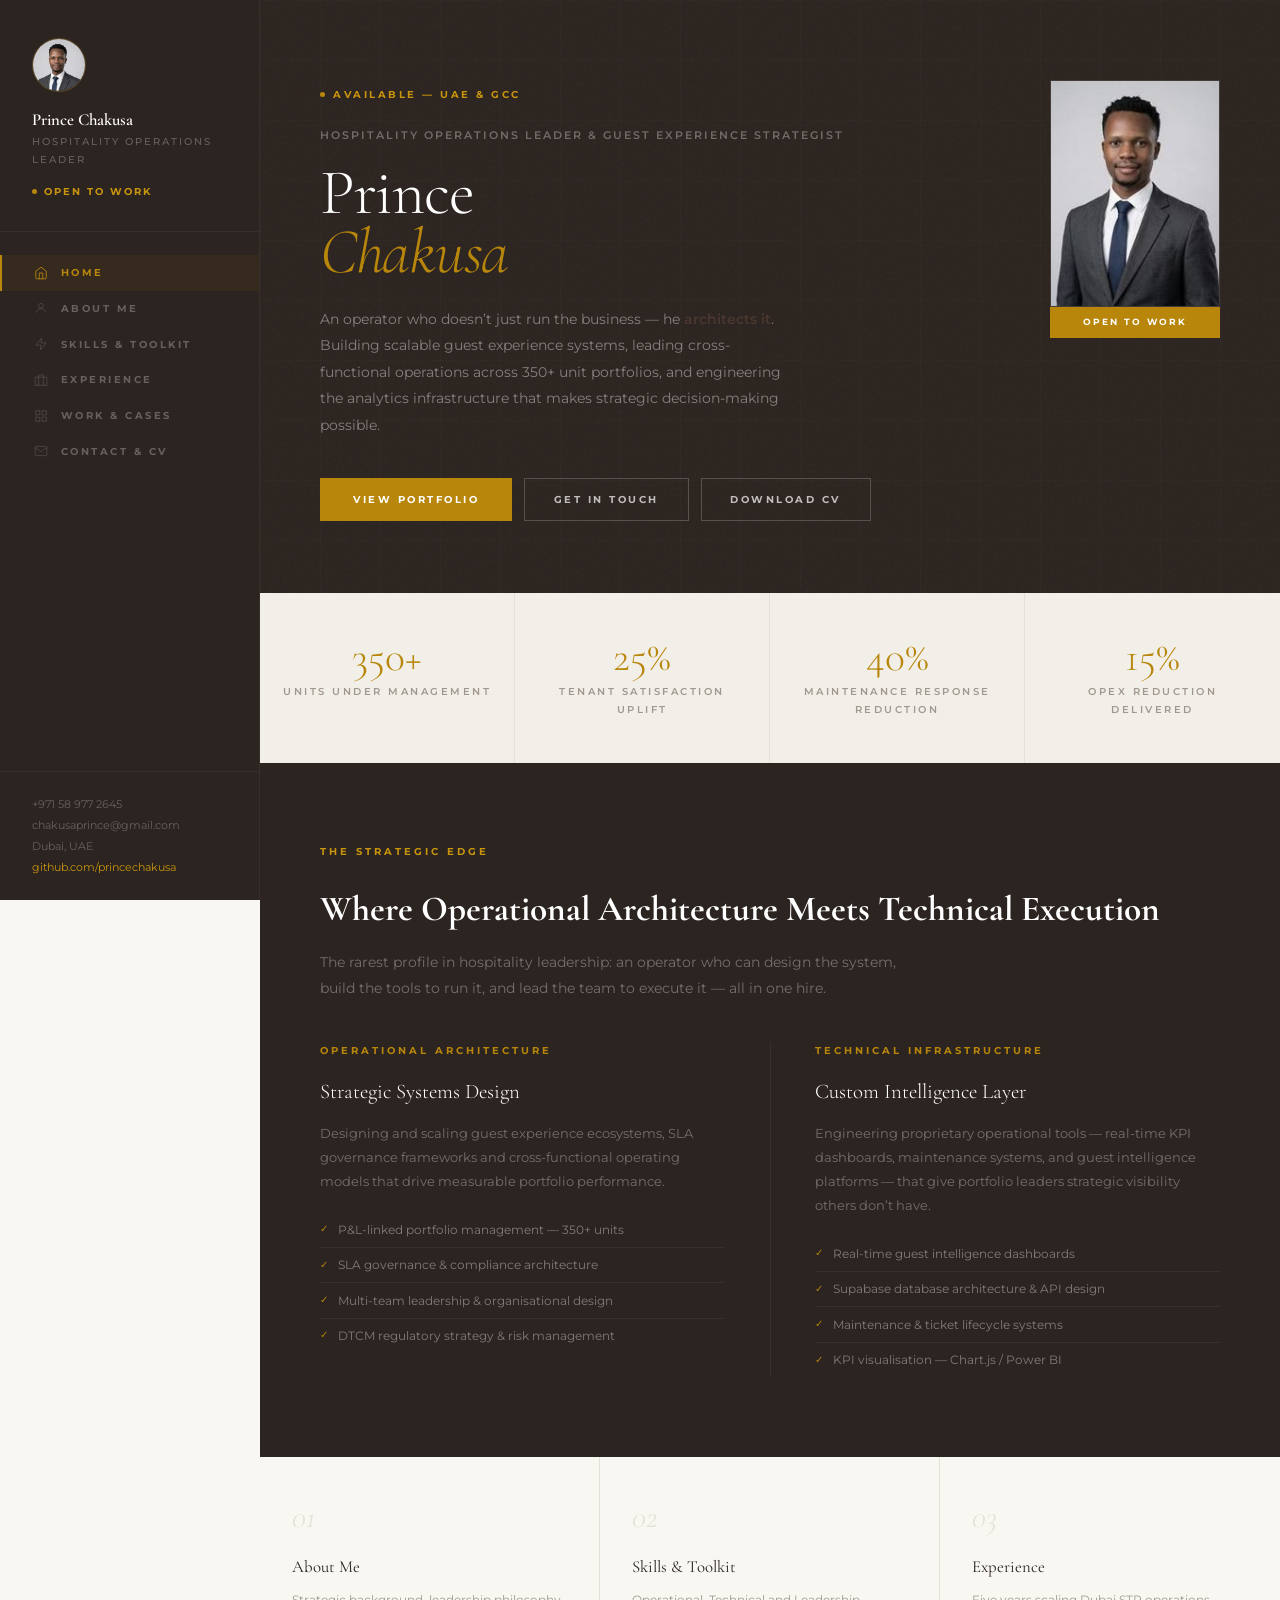
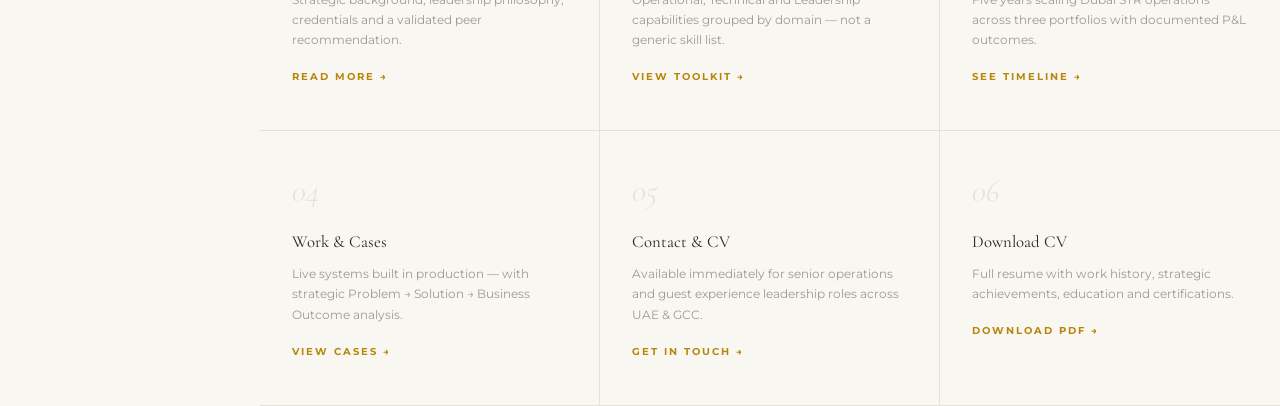
==== commit f855d736: "Complete GitHub portfolio transformation for Prince Chakusa - Add PROFILE_README.md: animated GitHub" ====
--- a/index.html
+++ b/index.html
@@ -3,7 +3,7 @@
 <head>
 <meta charset="UTF-8"/>
 <meta name="viewport" content="width=device-width,initial-scale=1"/>
-<title>Prince Chakusa — Hospitality Operations Leader</title>
+<title>Prince Chakusa — Operations Leader & PropTech Builder</title>
 <link rel="preconnect" href="https://fonts.googleapis.com"/>
 <link href="https://fonts.googleapis.com/css2?family=Cormorant+Garamond:ital,wght@0,300;0,400;0,600;1,300;1,400&family=Montserrat:wght@300;400;500;600;700&display=swap" rel="stylesheet"/>
 <style>
@@ -559,7 +559,8 @@
   <div class="sb-foot">
     +971 58 977 2645<br/>
     chakusaprince@gmail.com<br/>
-    Dubai, UAE
+    Dubai, UAE<br/>
+    <a href="https://github.com/princechakusa" target="_blank" style="color:var(--glm);text-decoration:none">github.com/princechakusa</a>
   </div>
 </aside>
 
@@ -578,7 +579,7 @@
         <!-- Role tag: wraps cleanly, never clips -->
         <span class="hero-role">Hospitality Operations Leader &amp; Guest Experience Strategist</span>
         <h1 class="hero-name">Prince<br/><em>Chakusa</em></h1>
-        <p class="hero-desc">An operator who doesn&rsquo;t just run the business &mdash; he <strong>architects it</strong>. Building scalable guest experience systems, leading cross-functional operations across 400+ unit portfolios, and engineering the analytics infrastructure that makes strategic decision-making possible.</p>
+        <p class="hero-desc">An operator who doesn&rsquo;t just run the business &mdash; he <strong>architects it</strong>. Building scalable guest experience systems, leading cross-functional operations across 350+ unit portfolios, and engineering the analytics infrastructure that makes strategic decision-making possible.</p>
         <div class="hero-btns">
           <button class="btn btn-gold" onclick="go('work')">View Portfolio</button>
           <button class="btn btn-ghost" onclick="go('contact')">Get in Touch</button>
@@ -594,9 +595,9 @@
 
   <!-- STATS — Executive framing -->
   <div class="stat-strip">
-    <div class="sc"><span class="sn">400+</span><div class="sl">Units Under Management</div></div>
-    <div class="sc"><span class="sn">3</span><div class="sl">Dubai STR Brands Scaled</div></div>
-    <div class="sc"><span class="sn">25%</span><div class="sl">Revenue-Linked Review Uplift</div></div>
+    <div class="sc"><span class="sn">350+</span><div class="sl">Units Under Management</div></div>
+    <div class="sc"><span class="sn">25%</span><div class="sl">Tenant Satisfaction Uplift</div></div>
+    <div class="sc"><span class="sn">40%</span><div class="sl">Maintenance Response Reduction</div></div>
     <div class="sc"><span class="sn">15%</span><div class="sl">Opex Reduction Delivered</div></div>
   </div>
 
@@ -611,7 +612,7 @@
         <h3>Strategic Systems Design</h3>
         <p style="font-size:13px;color:rgba(255,255,255,.34);line-height:1.85">Designing and scaling guest experience ecosystems, SLA governance frameworks and cross-functional operating models that drive measurable portfolio performance.</p>
         <div class="hi">
-          <div class="hi-row"><span class="ht">&#x2713;</span> P&amp;L-linked portfolio management &mdash; 400+ units</div>
+          <div class="hi-row"><span class="ht">&#x2713;</span> P&amp;L-linked portfolio management &mdash; 350+ units</div>
           <div class="hi-row"><span class="ht">&#x2713;</span> SLA governance &amp; compliance architecture</div>
           <div class="hi-row"><span class="ht">&#x2713;</span> Multi-team leadership &amp; organisational design</div>
           <div class="hi-row"><span class="ht">&#x2713;</span> DTCM regulatory strategy &amp; risk management</div>
@@ -664,6 +665,8 @@
           <tr><td>Nationality</td><td>Zimbabwean</td></tr>
           <tr><td>Languages</td><td>English (Fluent)</td></tr>
           <tr><td>UAE Licence</td><td>Valid until 2029</td></tr>
+          <tr><td>GitHub</td><td><a href="https://github.com/princechakusa" target="_blank" style="color:var(--gld);text-decoration:none">princechakusa</a></td></tr>
+          <tr><td>CompTIA</td><td><span class="badge badge-g">A+ Certified</span></td></tr>
         </table>
       </div>
     </div>
@@ -796,7 +799,7 @@
       <div class="sk-row"><span class="sk-name">DTCM Compliance</span><span class="badge badge-g">Expert</span></div>
       <div class="sk-row"><span class="sk-name">SOP Architecture</span><span class="badge badge-g">Expert</span></div>
       <div class="sk-row"><span class="sk-name">SLA Governance</span><span class="badge badge-g">Expert</span></div>
-      <div class="sk-row"><span class="sk-name">Portfolio Management 400+</span><span class="badge">Adv.</span></div>
+      <div class="sk-row"><span class="sk-name">Portfolio Management 350+ Units</span><span class="badge">Adv.</span></div>
       <div class="sk-row"><span class="sk-name">Vendor Negotiation</span><span class="badge">Adv.</span></div>
       <div class="sk-row"><span class="sk-name">Preventive Maintenance</span><span class="badge">Adv.</span></div>
     </div>
@@ -889,7 +892,7 @@
       <div class="exp-body">
         <div class="exp-role">Team Leader &mdash; Property Operations</div>
         <div>
-          <div class="exp-li"><span class="exp-dot"></span>Owned full operational accountability for a <strong>400+ unit STR portfolio</strong> &mdash; the largest scale of operation in my career to date &mdash; with responsibility for guest satisfaction, property standards and team performance</div>
+          <div class="exp-li"><span class="exp-dot"></span>Owned full operational accountability for a <strong>350+ unit STR portfolio</strong> &mdash; the largest scale of operation in my career to date &mdash; with responsibility for guest satisfaction, property standards and team performance</div>
           <div class="exp-li"><span class="exp-dot"></span>Designed and implemented the SOP architecture that governed all property operations, maintenance escalation and housekeeping standards across the portfolio</div>
           <div class="exp-li"><span class="exp-dot"></span>Established and led a cross-functional operations structure spanning concierge, maintenance and housekeeping &mdash; building the team capability to scale without degrading service quality</div>
           <div class="exp-li"><span class="exp-dot"></span>Negotiated and managed vendor and contractor SLAs, driving down response times and building accountability into the supply chain</div>
@@ -990,6 +993,40 @@
         <div class="cc"><span class="cc-lbl">Strategic Solution</span><p>Designed and built a client-side intelligence platform with data import, Chart.js visualisations, date filtering and property drill-down. Zero backend cost. Designed for non-technical ops teams. Deployable same day.</p></div>
         <div class="cc"><span class="cc-lbl">Business Outcome</span><p>Review monitoring time from ~3 hrs/week to under 15 minutes. Leadership could identify and respond to property-level rating drops within 24 hours of checkout &mdash; before the next booking was affected.</p></div>
       </div>
+      <!-- Performance Tracker — companion module to Review Dashboard -->
+      <div style="background:var(--cb);border-top:1px solid var(--bdr);padding:1.8rem">
+        <div style="display:flex;align-items:flex-start;justify-content:space-between;gap:1rem;flex-wrap:wrap;margin-bottom:1.2rem">
+          <div>
+            <span class="eyebrow" style="margin-bottom:.3rem">Companion Module &mdash; Guest Experience Performance Tracker</span>
+            <div style="font-family:'Cormorant Garamond',serif;font-size:1.1rem;font-weight:400;color:var(--ink)">Team SLA Compliance &amp; Performance Intelligence</div>
+          </div>
+          <span class="badge" style="flex-shrink:0">On Request</span>
+        </div>
+        <p style="font-size:12px;color:var(--mut);line-height:1.85;margin-bottom:1.2rem;max-width:700px">Developed alongside the Review Dashboard as part of a unified guest intelligence suite. While the dashboard surfaces property-level review trends, this companion system tracks the team performance that drives those results &mdash; monitoring SLA compliance, individual response times and priority-tier adherence across Hostaway and WhatsApp Business channels in daily operations.</p>
+        <div style="display:grid;grid-template-columns:repeat(3,1fr);gap:1px;background:var(--bdr);border:1px solid var(--bdr)">
+          <div style="background:var(--cw);padding:1.2rem">
+            <span style="font-size:10px;font-weight:700;letter-spacing:2.5px;text-transform:uppercase;color:var(--gld);display:block;margin-bottom:.6rem">What It Tracks</span>
+            <div class="fl">
+              <div class="fl-li"><span class="fl-tick">&#x2713;</span>SLA compliance by channel &amp; priority tier</div>
+              <div class="fl-li"><span class="fl-tick">&#x2713;</span>Individual team member response rates</div>
+              <div class="fl-li"><span class="fl-tick">&#x2713;</span>Resolution time vs target benchmarks</div>
+            </div>
+          </div>
+          <div style="background:var(--cb);padding:1.2rem">
+            <span style="font-size:10px;font-weight:700;letter-spacing:2.5px;text-transform:uppercase;color:var(--gld);display:block;margin-bottom:.6rem">Business Value</span>
+            <div class="fl">
+              <div class="fl-li"><span class="fl-tick">&#x2713;</span>Links team behaviour to review score outcomes</div>
+              <div class="fl-li"><span class="fl-tick">&#x2713;</span>Enables coaching based on data, not observation</div>
+              <div class="fl-li"><span class="fl-tick">&#x2713;</span>Creates accountability at the individual level</div>
+            </div>
+          </div>
+          <div style="background:var(--cw);padding:1.2rem">
+            <span style="font-size:10px;font-weight:700;letter-spacing:2.5px;text-transform:uppercase;color:var(--gld);display:block;margin-bottom:.6rem">Stack</span>
+            <div class="stacks" style="margin-top:.4rem"><span class="sp">Excel</span><span class="sp">Google Sheets</span><span class="sp">Power BI</span></div>
+            <p style="font-size:12px;color:var(--mut);margin-top:.8rem;line-height:1.7">Available on request as part of the full Guest Intelligence suite.</p>
+          </div>
+        </div>
+      </div>
     </div>
 
     <!-- 02 -->
@@ -1010,7 +1047,7 @@
       </div>
       <div class="pw-body">
         <div class="pw-content">
-          <p style="font-size:13px;color:var(--mut);line-height:1.85;margin-bottom:1.2rem">Built to solve a structural problem in 400+ unit maintenance operations: no traceability, no accountability, and no SLA measurement. FixHub replaces WhatsApp-based coordination with a full ticket lifecycle system backed by a Supabase real-time database &mdash; giving leadership operational visibility it simply did not have before.</p>
+          <p style="font-size:13px;color:var(--mut);line-height:1.85;margin-bottom:1.2rem">Built to solve a structural problem in 350+ unit maintenance operations: no traceability, no accountability, and no SLA measurement. FixHub replaces WhatsApp-based coordination with a full ticket lifecycle system backed by a Supabase real-time database &mdash; giving leadership operational visibility it simply did not have before.</p>
           <div class="fl" style="margin-bottom:1.2rem">
             <div class="fl-li"><span class="fl-tick">&#x2713;</span>Live KPI dashboard: Active tickets, Resolved today, Stock alerts, SLA compliance rate</div>
             <div class="fl-li"><span class="fl-tick">&#x2713;</span>Full ticket lifecycle: Registered &rarr; Assigned &rarr; In Progress &rarr; Resolved</div>
@@ -1023,11 +1060,11 @@
             <div class="scr-bar"><span class="s-dot" style="background:#f87171"></span><span class="s-dot" style="background:#fbbf24"></span><span class="s-dot" style="background:#4ade80"></span><span class="s-lbl">FixHub &mdash; Maintenance Ops</span></div>
             <img src="[data-uri]" alt="FixHub"/>
           </div>
-          <p style="font-size:11px;color:var(--mut2);text-align:center;letter-spacing:.7px">400+ units &middot; 16 active tickets &middot; Supabase-powered</p>
+          <p style="font-size:11px;color:var(--mut2);text-align:center;letter-spacing:.7px">350+ units &middot; 16 active tickets &middot; Supabase-powered</p>
         </div>
       </div>
       <div class="case-g">
-        <div class="cc"><span class="cc-lbl">Business Problem</span><p>Maintenance requests across 400+ units ran through WhatsApp groups. No structured assignment, no SLA measurement, no leadership visibility &mdash; a structural operational risk that silently degraded guest experience and increased unresolved issue liability.</p></div>
+        <div class="cc"><span class="cc-lbl">Business Problem</span><p>Maintenance requests across 350+ units ran through WhatsApp groups. No structured assignment, no SLA measurement, no leadership visibility &mdash; a structural operational risk that silently degraded guest experience and increased unresolved issue liability.</p></div>
         <div class="cc"><span class="cc-lbl">Strategic Solution</span><p>Full-stack ticketing system with Supabase real-time database, structured ticket schema, role-based access control and SLA calculation against target resolution times. Built the entire technical architecture from scratch while remaining an active operations leader.</p></div>
         <div class="cc"><span class="cc-lbl">Business Outcome</span><p>Maintenance visibility went from zero to complete. Leadership gained live SLA breach rates, technician performance data and stock alert intelligence &mdash; enabling proactive management of maintenance risk at portfolio scale.</p></div>
       </div>
@@ -1046,17 +1083,6 @@
         </div>
         <span class="tl-off tl">Available on request</span>
       </div>
-      <div class="psm">
-        <div style="display:flex;justify-content:space-between;align-items:center;margin-bottom:1.2rem"><span class="eyebrow" style="margin:0">Analytics Tool</span><span class="badge">On Request</span></div>
-        <div class="psm-n">04</div>
-        <div class="psm-t">Guest Experience Performance Tracker</div>
-        <p class="psm-d">SLA compliance tracking system monitoring response time, priority tier and individual team performance across Hostaway and WhatsApp Business. Used in daily operations to give leadership visibility into team-level service delivery.</p>
-        <div class="fl" style="margin-bottom:1rem">
-          <div class="fl-li"><span class="fl-tick">&#x2713;</span>SLA tracking by channel and priority tier</div>
-          <div class="fl-li"><span class="fl-tick">&#x2713;</span>Individual team compliance rates and trends</div>
-        </div>
-        <span class="tl-off tl">Available on request</span>
-      </div>
     </div>
 
   </div>
@@ -1072,6 +1098,7 @@
       <button class="btn btn-gold" onclick="dlCV()">Download CV</button>
       <a href="mailto:chakusaprince@gmail.com" class="btn btn-ghost">Send Email</a>
       <a href="https://linkedin.com/in/princechakusa" target="_blank" class="btn btn-ghost">LinkedIn</a>
+      <a href="https://github.com/princechakusa" target="_blank" class="btn btn-ghost">GitHub</a>
     </div>
   </div>
 
@@ -1084,6 +1111,7 @@
           <a href="tel:+971589772645" class="cl"><div class="cl-icon"><svg width="15" height="15" viewBox="0 0 24 24" fill="none" stroke="currentColor" stroke-width="1.5"><path d="M22 16.92v3a2 2 0 01-2.18 2 19.79 19.79 0 01-8.63-3.07A19.5 19.5 0 014.69 12 19.79 19.79 0 011.62 3.42 2 2 0 013.6 1.26h3a2 2 0 012 1.72c.13 1 .4 1.96.7 2.81a2 2 0 01-.45 2.11L7.91 8.95a16 16 0 006 6l.94-.94a2 2 0 012.11-.45c.85.3 1.81.57 2.81.7A2 2 0 0121.73 16.92z"/></svg></div><div><div class="cl-l">Phone</div><div class="cl-v">+971 58 977 2645</div></div></a>
           <a href="https://linkedin.com/in/princechakusa" target="_blank" class="cl"><div class="cl-icon"><svg width="15" height="15" viewBox="0 0 24 24" fill="none" stroke="currentColor" stroke-width="1.5"><path d="M16 8a6 6 0 016 6v7h-4v-7a2 2 0 00-2-2 2 2 0 00-2 2v7h-4v-7a6 6 0 016-6z"/><rect x="2" y="9" width="4" height="12"/><circle cx="4" cy="4" r="2"/></svg></div><div><div class="cl-l">LinkedIn</div><div class="cl-v">linkedin.com/in/princechakusa</div></div></a>
           <a href="https://princechakusa.github.io" target="_blank" class="cl"><div class="cl-icon"><svg width="15" height="15" viewBox="0 0 24 24" fill="none" stroke="currentColor" stroke-width="1.5"><circle cx="12" cy="12" r="10"/><line x1="2" y1="12" x2="22" y2="12"/><path d="M12 2a15.3 15.3 0 014 10 15.3 15.3 0 01-4 10 15.3 15.3 0 01-4-10 15.3 15.3 0 014-10z"/></svg></div><div><div class="cl-l">Portfolio</div><div class="cl-v">princechakusa.github.io</div></div></a>
+          <a href="https://github.com/princechakusa" target="_blank" class="cl"><div class="cl-icon"><svg width="15" height="15" viewBox="0 0 24 24" fill="none" stroke="currentColor" stroke-width="1.5"><path d="M9 19c-5 1.5-5-2.5-7-3m14 6v-3.87a3.37 3.37 0 00-.94-2.61c3.14-.35 6.44-1.54 6.44-7A5.44 5.44 0 0020 4.77 5.07 5.07 0 0019.91 1S18.73.65 16 2.48a13.38 13.38 0 00-7 0C6.27.65 5.09 1 5.09 1A5.07 5.07 0 005 4.77a5.44 5.44 0 00-1.5 3.78c0 5.42 3.3 6.61 6.44 7A3.37 3.37 0 009 18.13V22"/></svg></div><div><div class="cl-l">GitHub</div><div class="cl-v">github.com/princechakusa</div></div></a>
         </div>
       </div>
       <div>
@@ -1095,6 +1123,9 @@
           <div class="ri"><span class="ri-dot"></span>Head of Guest Experience</div>
           <div class="ri"><span class="ri-dot"></span>Portfolio Operations Leader</div>
           <div class="ri"><span class="ri-dot"></span>Operations &amp; Analytics Lead</div>
+          <div class="ri"><span class="ri-dot"></span>Technology &amp; Operations Manager</div>
+          <div class="ri"><span class="ri-dot"></span>PropTech Solutions Associate</div>
+          <div class="ri"><span class="ri-dot"></span>Junior Software Developer</div>
         </div>
       </div>
     </div>
@@ -1148,7 +1179,27 @@
 });
 document.getElementById("dClose").addEventListener("click",function(){cd();});
 function cd(){document.getElementById("drawer").classList.remove("open");document.getElementById("sidebar").classList.remove("open");}
-function dlCV(){var a=document.createElement("a");a.href="data:application/pdf;base64,"+R;a.download="Prince_Chakusa_CV.pdf";document.body.appendChild(a);a.click();document.body.removeChild(a);}
+function dlCV(){
+  try{
+    var b=new Blob([_b64ToBytes(R)],{type:"application/pdf"});
+    var u=URL.createObjectURL(b);
+    var a=document.createElement("a");
+    a.href=u;a.download="Prince_Chakusa_CV.pdf";
+    document.body.appendChild(a);a.click();
+    setTimeout(function(){URL.revokeObjectURL(u);document.body.removeChild(a);},300);
+  }catch(e){
+    // fallback for older browsers
+    var a=document.createElement("a");
+    a.href="data:application/pdf;base64,"+R;
+    a.download="Prince_Chakusa_CV.pdf";
+    document.body.appendChild(a);a.click();document.body.removeChild(a);
+  }
+}
+function _b64ToBytes(b64){
+  var s=atob(b64),b=new Uint8Array(s.length);
+  for(var i=0;i<s.length;i++)b[i]=s.charCodeAt(i);
+  return b;
+}
 (function(){var h=document.getElementById("home");h.style.display="block";h.classList.add("active");})();
 </script>
 </body>
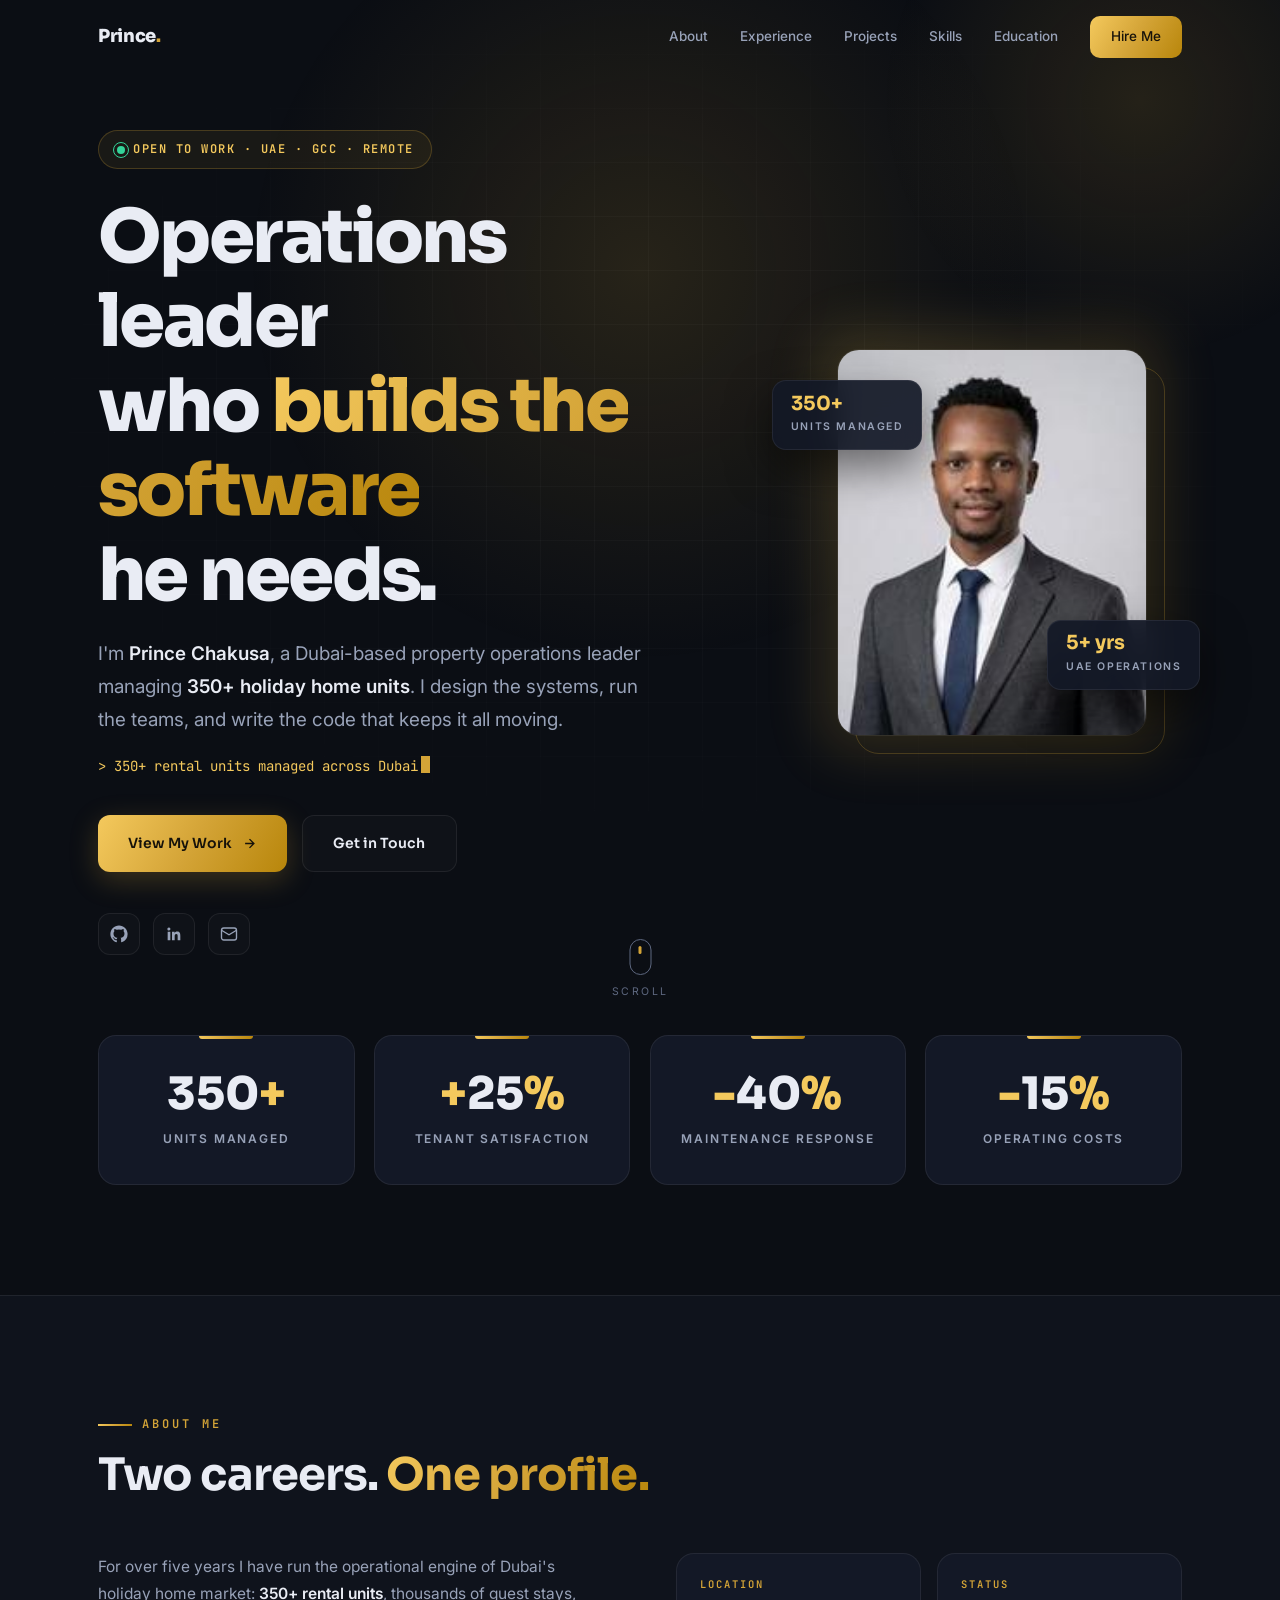
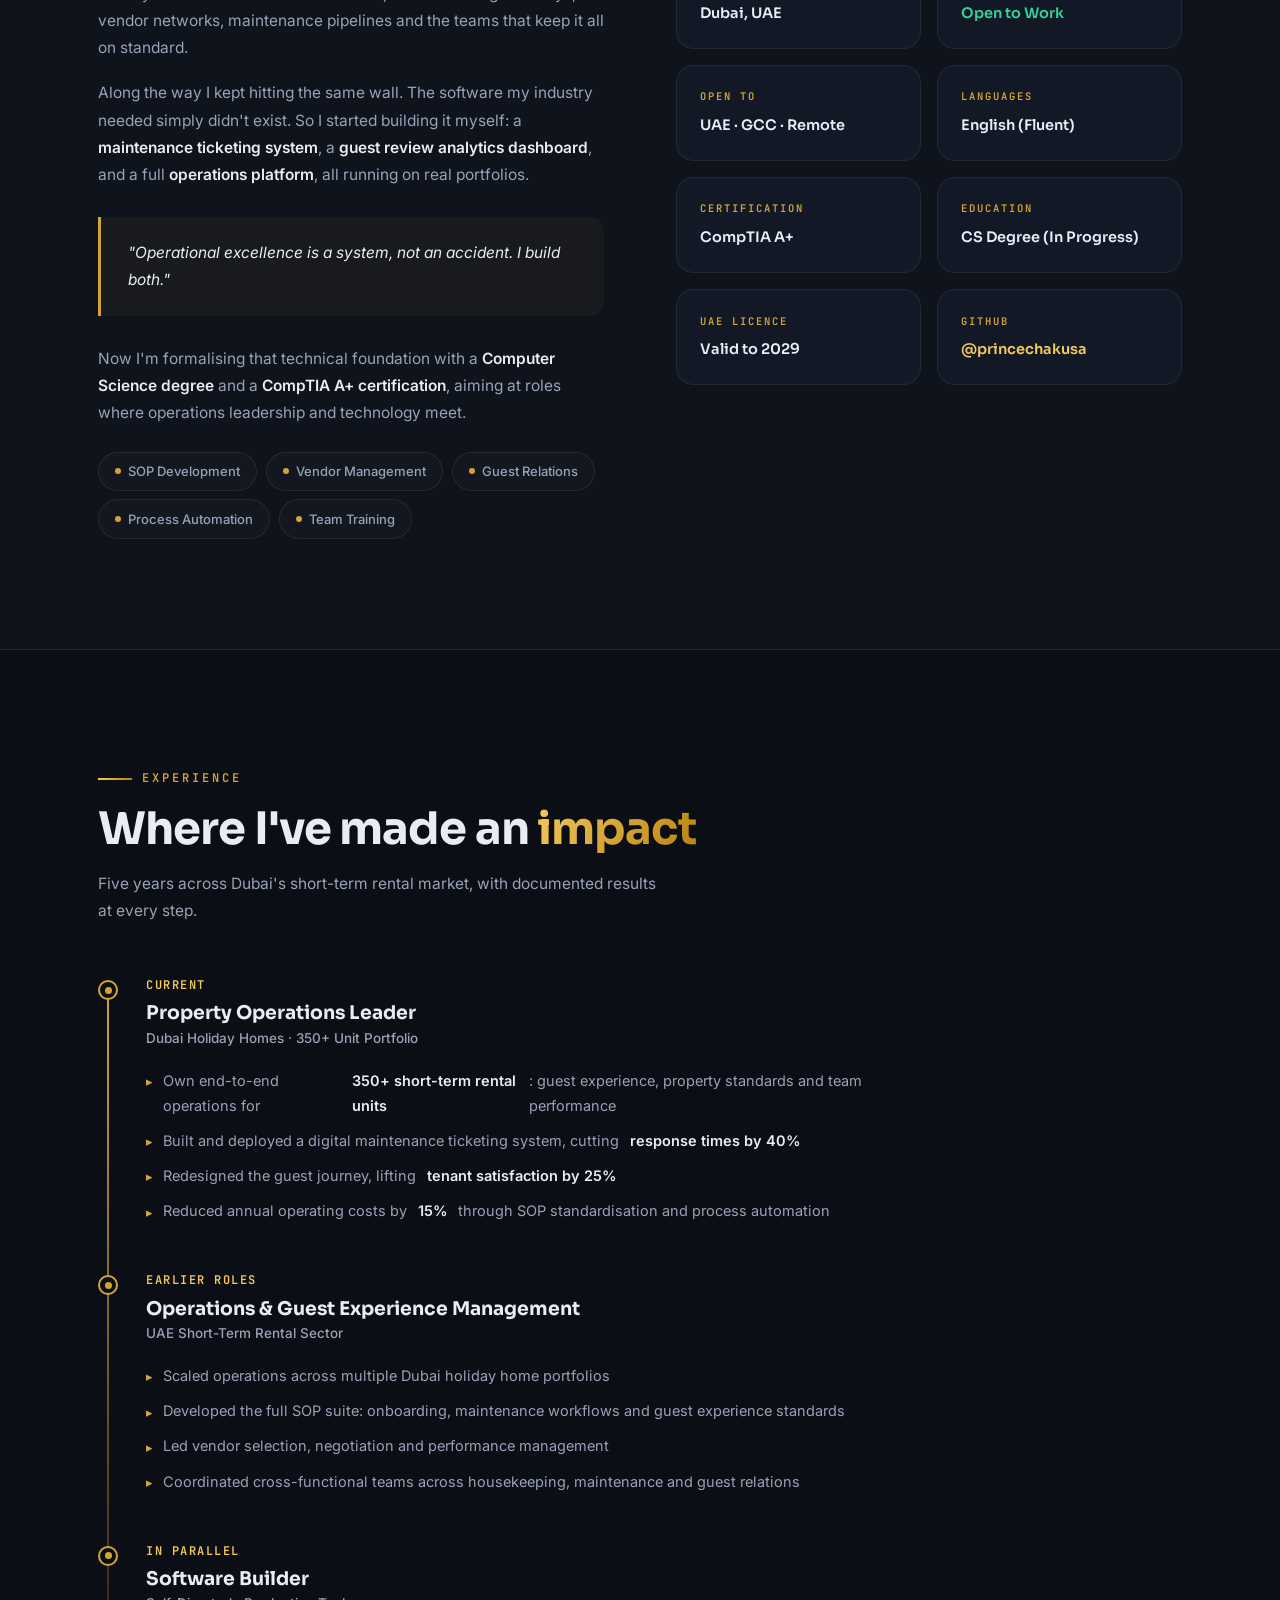
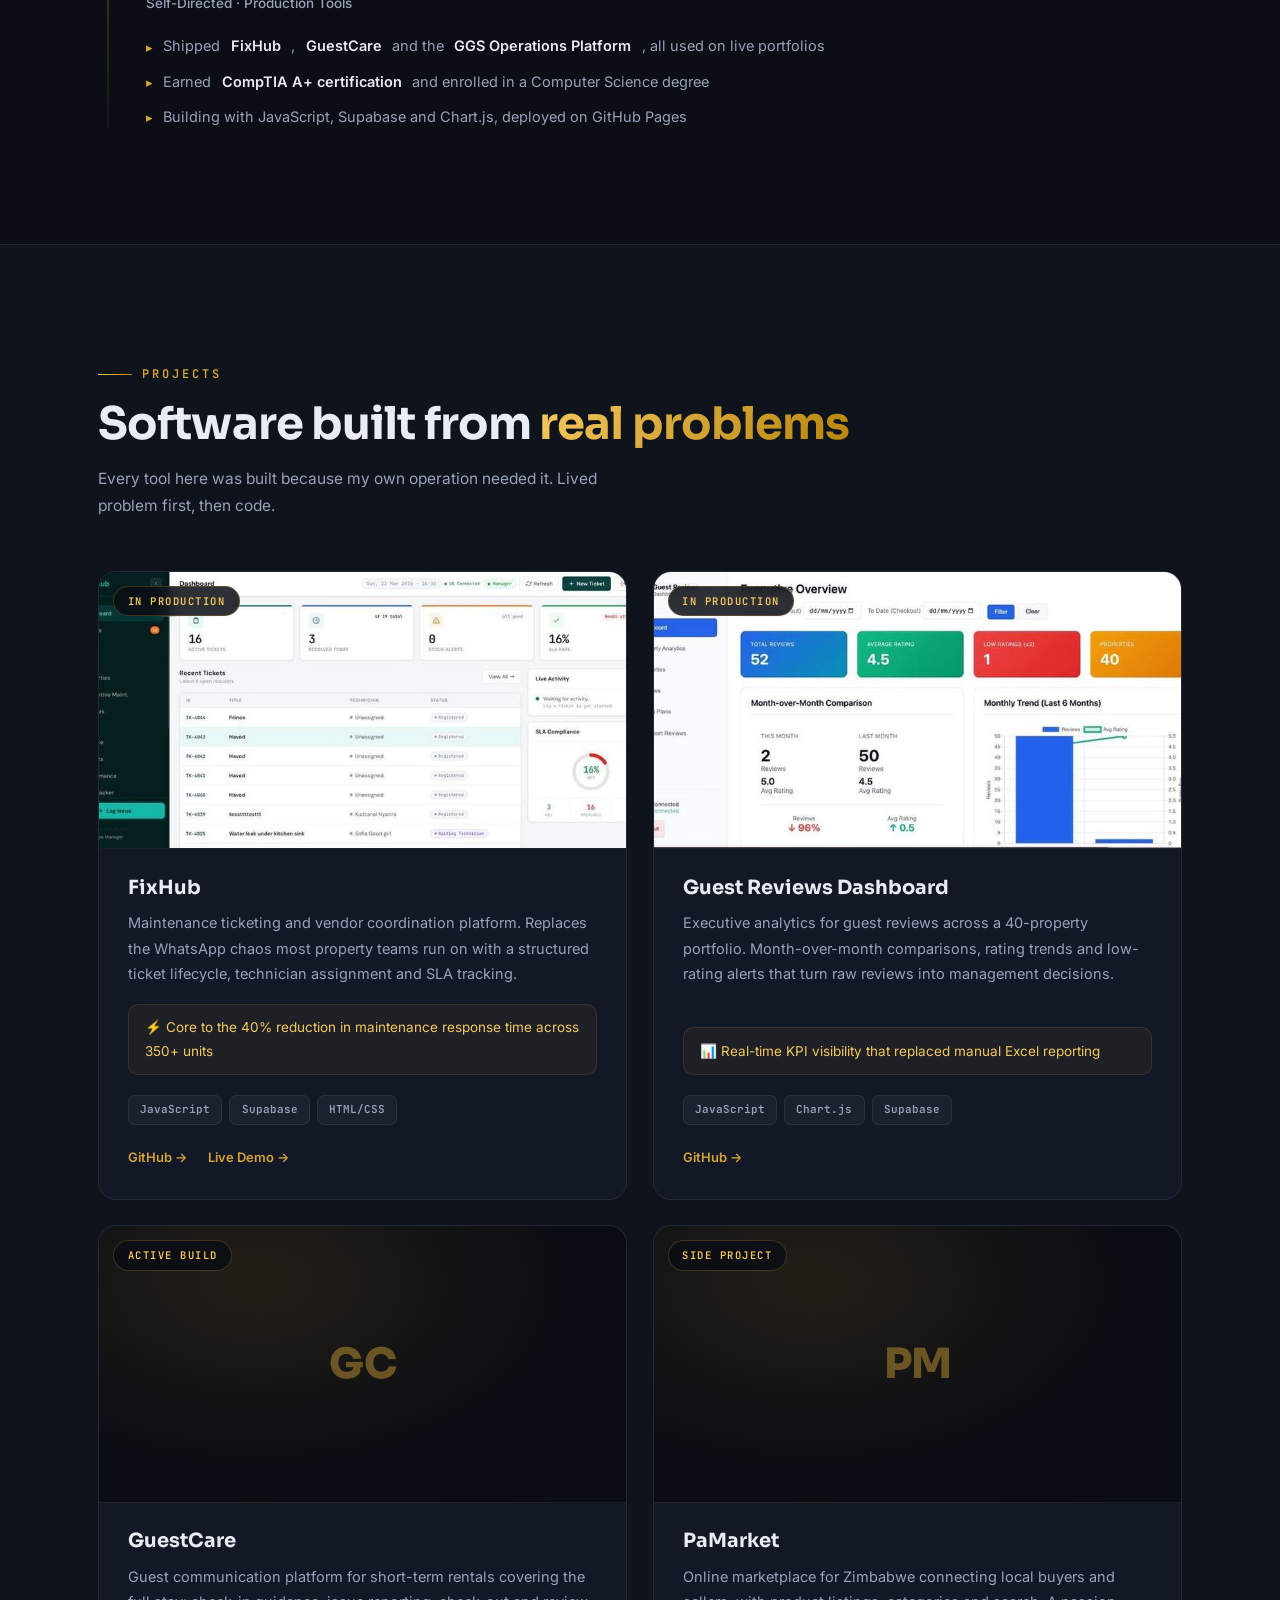
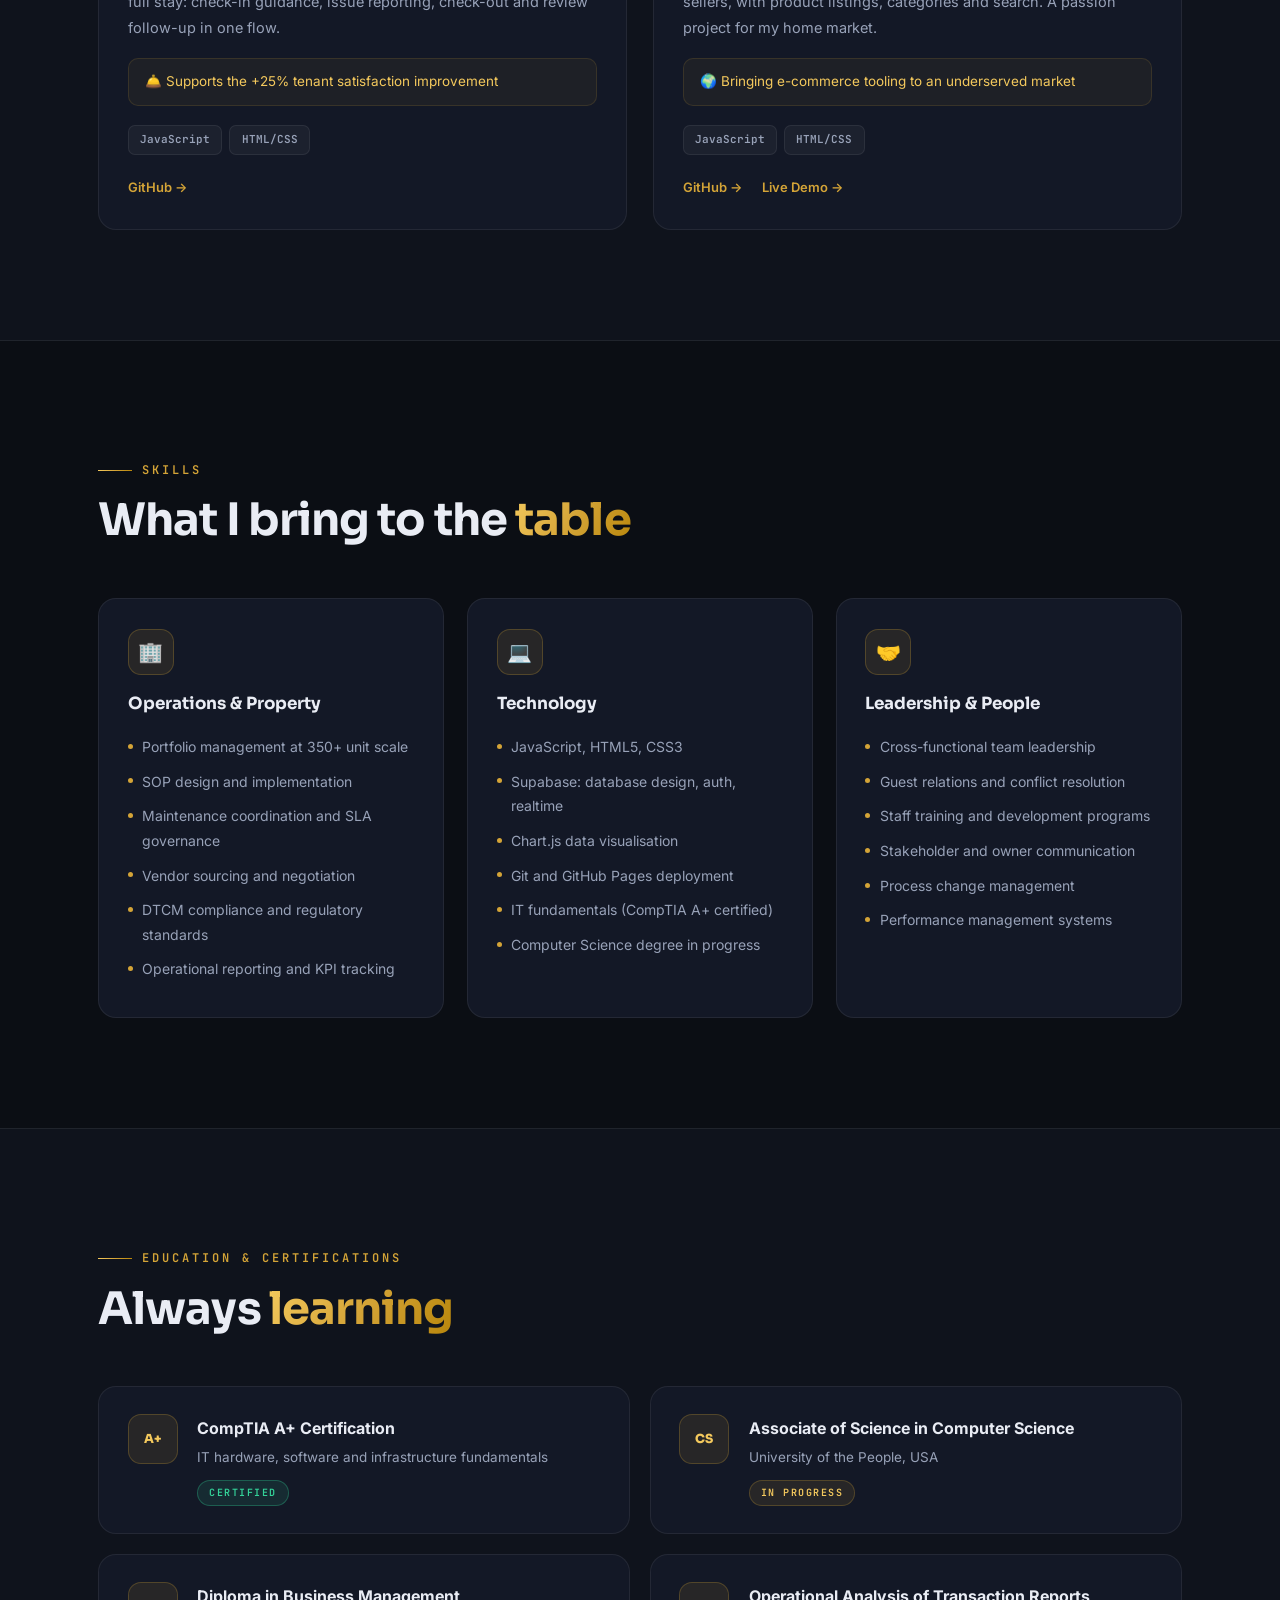
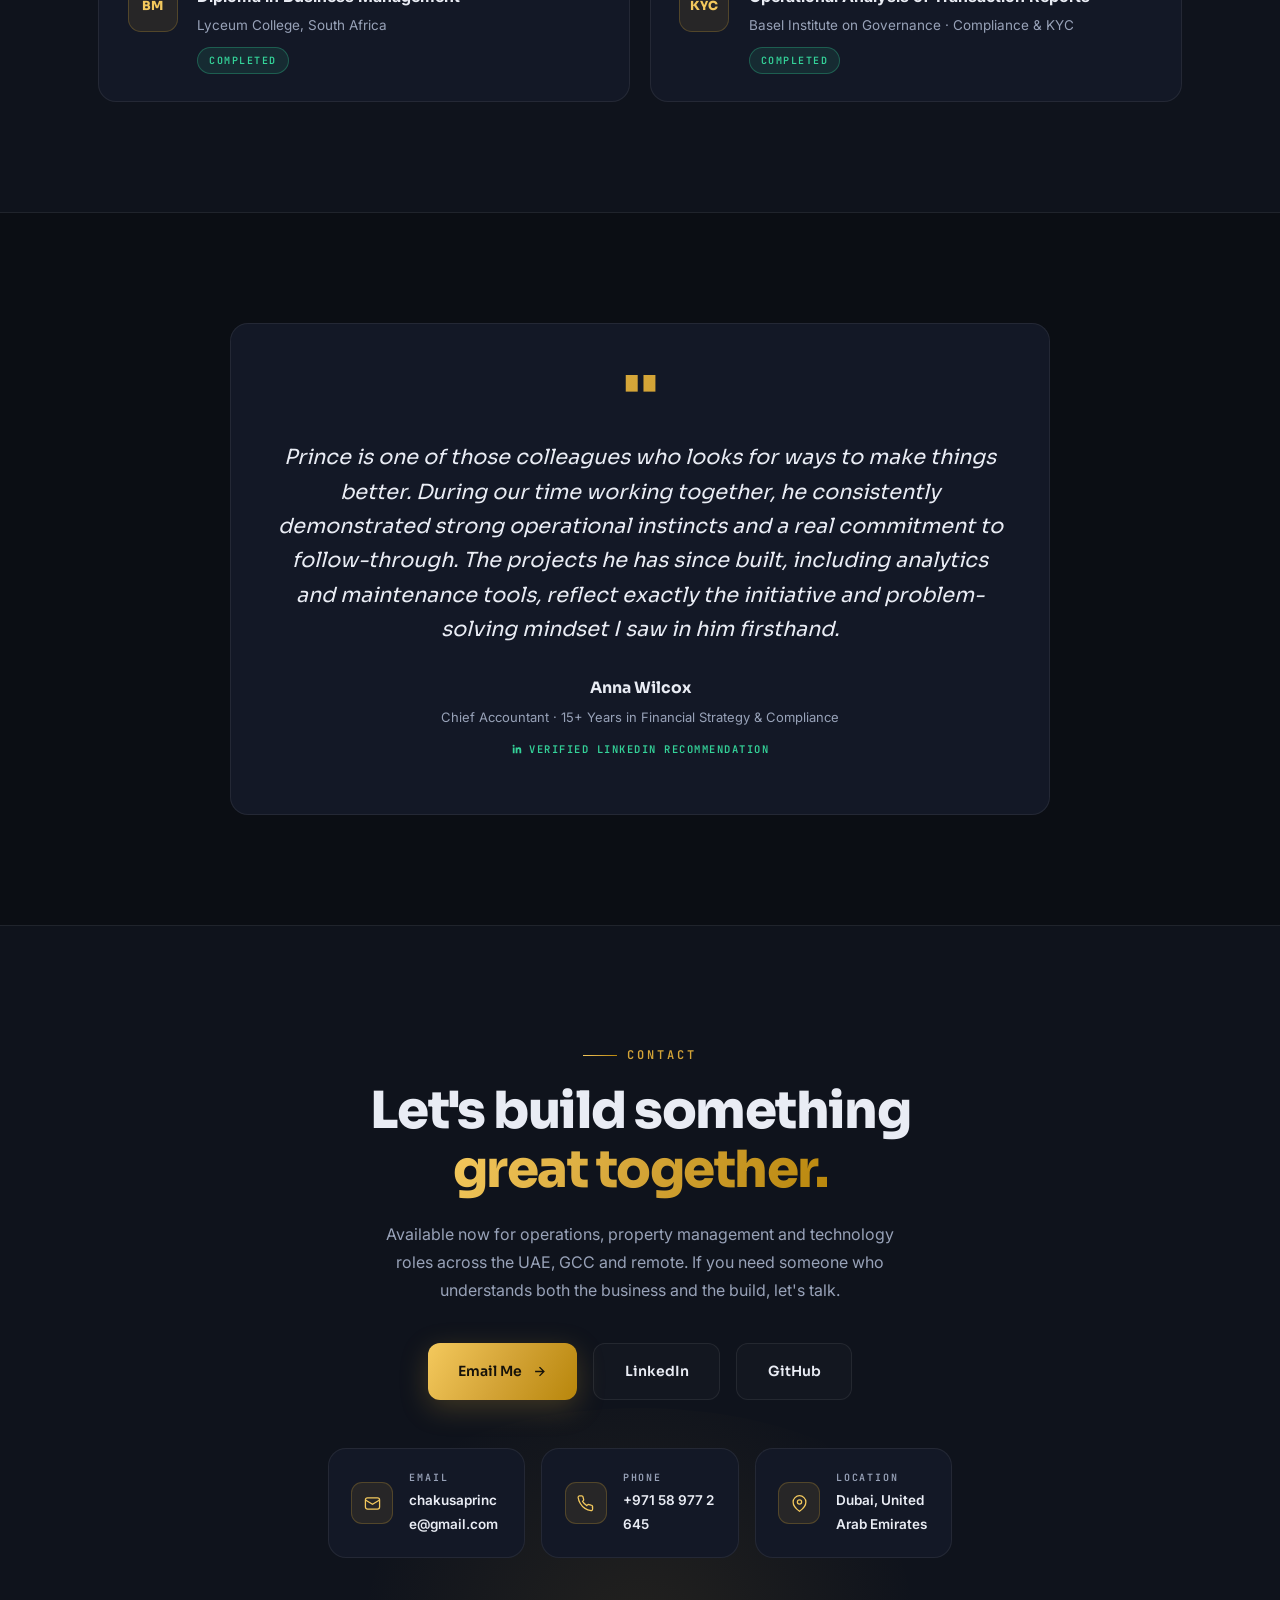
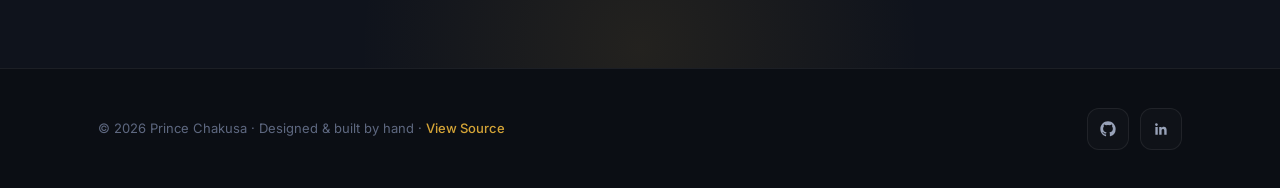
==== commit 69c34dd4: "Rebuild portfolio site with modern dark design, remove all em-dashes Complete rewrite of index.html:" ====
--- a/index.html
+++ b/index.html
@@ -3,1204 +3,744 @@
 <head>
 <meta charset="UTF-8"/>
 <meta name="viewport" content="width=device-width,initial-scale=1"/>
-<title>Prince Chakusa — Operations Leader & PropTech Builder</title>
+<title>Prince Chakusa | Operations Leader & PropTech Builder</title>
+<meta name="description" content="Prince Chakusa. Operations and property management leader in Dubai managing 350+ rental units, building software for property operations."/>
 <link rel="preconnect" href="https://fonts.googleapis.com"/>
-<link href="https://fonts.googleapis.com/css2?family=Cormorant+Garamond:ital,wght@0,300;0,400;0,600;1,300;1,400&family=Montserrat:wght@300;400;500;600;700&display=swap" rel="stylesheet"/>
+<link rel="preconnect" href="https://fonts.gstatic.com" crossorigin/>
+<link href="https://fonts.googleapis.com/css2?family=Sora:wght@300;400;600;700;800&family=Inter:wght@300;400;500;600&family=JetBrains+Mono:wght@400;600&display=swap" rel="stylesheet"/>
 <style>
-/* ─ NORMALIZE ─ */
-html{box-sizing:border-box;-webkit-text-size-adjust:100%;overflow-x:hidden}
-*,*::before,*::after{box-sizing:inherit}
-body{margin:0;padding:0;overflow-x:hidden;-webkit-font-smoothing:antialiased}
-img{display:block;max-width:100%;height:auto}
-a{color:inherit;text-decoration:none}
-ul{margin:0;padding:0;list-style:none}
-p{margin:0}
-h1,h2,h3{margin:0}
-button{cursor:pointer;font-family:inherit;border:none;background:none;padding:0}
-
-/* ─ TOKENS ─ */
+/* ───────── RESET ───────── */
+*,*::before,*::after{box-sizing:border-box;margin:0;padding:0}
+html{scroll-behavior:smooth;-webkit-text-size-adjust:100%}
+body{overflow-x:hidden;-webkit-font-smoothing:antialiased}
+img{display:block;max-width:100%}
+a{text-decoration:none;color:inherit}
+ul{list-style:none}
+button{font-family:inherit;cursor:pointer;border:none;background:none}
+
+/* ───────── TOKENS ───────── */
 :root{
-  --c:    #F9F7F2;   /* cream */
-  --cb:   #F2EFE8;   /* bone */
-  --cw:   #FFFFFF;   /* white */
-  --ink:  #2C2420;   /* espresso */
-  --ink2: #4A3830;   /* bronze */
-  --mut:  #7A6E69;   /* muted */
-  --mut2: #A09890;   /* muted2 */
-  --bdr:  #E5E0D8;   /* border */
-  --gld:  #B8860B;   /* gold */
-  --glm:  #C9950D;   /* gold mid */
-  --gll:  rgba(184,134,11,.08);  /* gold lite */
-  --glb:  rgba(184,134,11,.22);  /* gold border */
-  --sb:   260px;     /* sidebar */
-  --tb:   60px;      /* topbar */
-  --t:    .28s cubic-bezier(.4,0,.2,1);
+  --bg:      #0B0E14;
+  --bg2:     #0F131C;
+  --panel:   #131826;
+  --line:    rgba(255,255,255,.07);
+  --line2:   rgba(212,164,55,.25);
+  --txt:     #E9ECF4;
+  --mut:     #98A2B8;
+  --mut2:    #5E6880;
+  --gold:    #D4A437;
+  --gold2:   #F4C95D;
+  --grad:    linear-gradient(120deg,#F4C95D 0%,#D4A437 50%,#B8860B 100%);
+  --glow:    rgba(212,164,55,.14);
+  --r:       18px;
+  --t:       .35s cubic-bezier(.4,0,.2,1);
 }
 
-/* ─ BASE ─ */
-body{font-family:"Montserrat",sans-serif;font-size:14px;line-height:1.8;background:var(--c);color:var(--mut)}
-.serif{font-family:"Cormorant Garamond",serif}
-strong{color:var(--ink2);font-weight:600}
-
-/* ─ TYPOGRAPHY ─ */
-.eyebrow{font-size:10px;font-weight:700;letter-spacing:3px;text-transform:uppercase;color:var(--gld);display:block;margin-bottom:1rem}
-.section-title{font-family:"Cormorant Garamond",serif;font-size:clamp(2rem,4vw,3rem);font-weight:300;color:var(--ink);line-height:1.05;letter-spacing:-.01em}
-.section-sub{font-size:14px;color:var(--mut);max-width:520px;margin-top:.6rem;line-height:1.8}
-.sub-label{font-size:10px;font-weight:600;letter-spacing:2.5px;text-transform:uppercase;color:var(--mut2)}
-
-/* ─ BADGE ─ */
-.badge{display:inline-block;padding:.22rem .7rem;border:1px solid var(--bdr);font-size:10px;font-weight:600;letter-spacing:1.5px;text-transform:uppercase;color:var(--mut2)}
-.badge-g{background:var(--gll);border-color:var(--glb);color:var(--gld)}
-.badge-grn{background:rgba(80,130,80,.07);border-color:rgba(80,130,80,.22);color:#4A7A4A}
-
-/* ─ BUTTONS ─ */
-.btn{display:inline-flex;align-items:center;gap:.55rem;font-family:"Montserrat",sans-serif;font-size:10px;font-weight:700;letter-spacing:2.5px;text-transform:uppercase;transition:all var(--t);cursor:pointer;border:0}
-.btn-gold{background:var(--gld);color:#fff;padding:.85rem 2rem;border:1.5px solid var(--gld)}
-.btn-gold:hover{background:var(--glm);border-color:var(--glm)}
-.btn-ghost{border:1.5px solid rgba(255,255,255,.2);color:rgba(255,255,255,.7);padding:.85rem 1.8rem;background:none}
-.btn-ghost:hover{border-color:var(--gld);color:var(--gld)}
-.btn-line{border:1.5px solid var(--bdr);color:var(--ink2);padding:.8rem 1.8rem;background:none}
-.btn-line:hover{border-color:var(--gld);color:var(--gld)}
-.tl{display:inline-flex;align-items:center;gap:.4rem;font-size:10px;font-weight:700;letter-spacing:1.8px;text-transform:uppercase;color:var(--gld);transition:gap var(--t)}
-.tl:hover{gap:.7rem}
-.tl-off{color:var(--mut2);pointer-events:none}
-
-/* ─ DIVIDERS ─ */
-.rule{height:1px;background:var(--bdr)}
-.rule-g{height:1px;background:linear-gradient(90deg,var(--gld),transparent)}
-
-/* ─ CARDS ─ */
-.card{background:var(--cw);border:1px solid var(--bdr)}
-.card-hd{padding:1.1rem 1.8rem;background:var(--cb);border-bottom:1px solid var(--bdr);display:flex;align-items:center;justify-content:space-between}
-.card-bd{padding:1.8rem}
-
-/* ─ CHIP CLOUD ─ */
-.chip-cloud{display:flex;flex-wrap:wrap;gap:.4rem}
-.chip{padding:.25rem .8rem;border:1px solid var(--bdr);font-size:11px;font-weight:500;color:var(--mut);transition:all var(--t);cursor:default;white-space:nowrap}
-.chip:hover{border-color:var(--gld);color:var(--gld)}
-
-/* ════════════════════
-   SIDEBAR
-════════════════════ */
-.sidebar{
-  position:fixed;top:0;left:0;bottom:0;width:var(--sb);
-  background:var(--ink);display:flex;flex-direction:column;
-  z-index:100;border-right:1px solid rgba(255,255,255,.05);
-  transition:transform var(--t)
+/* ───────── BASE ───────── */
+body{font-family:"Inter",sans-serif;background:var(--bg);color:var(--mut);font-size:16px;line-height:1.75}
+h1,h2,h3,h4{font-family:"Sora",sans-serif;color:var(--txt);line-height:1.15}
+.mono{font-family:"JetBrains Mono",monospace}
+::selection{background:rgba(212,164,55,.3);color:#fff}
+
+/* scrollbar */
+::-webkit-scrollbar{width:9px}
+::-webkit-scrollbar-track{background:var(--bg)}
+::-webkit-scrollbar-thumb{background:#232c42;border-radius:6px}
+::-webkit-scrollbar-thumb:hover{background:var(--gold)}
+
+/* ───────── UTILITIES ───────── */
+.wrap{max-width:1140px;margin:0 auto;padding:0 28px}
+.grad-text{background:var(--grad);-webkit-background-clip:text;background-clip:text;-webkit-text-fill-color:transparent}
+.eyebrow{display:inline-flex;align-items:center;gap:.6rem;font-family:"JetBrains Mono",monospace;font-size:12px;font-weight:600;letter-spacing:3px;text-transform:uppercase;color:var(--gold)}
+.eyebrow::before{content:"";width:34px;height:1.5px;background:var(--grad)}
+.sec{padding:110px 0}
+.sec-head{margin-bottom:3.2rem}
+.sec-title{font-size:clamp(1.9rem,4vw,2.8rem);font-weight:700;margin-top:.9rem;letter-spacing:-.02em}
+.sec-sub{max-width:560px;margin-top:.9rem;font-size:15.5px}
+
+/* reveal on scroll */
+.rv{opacity:0;transform:translateY(28px);transition:opacity .7s ease,transform .7s ease}
+.rv.in{opacity:1;transform:none}
+.d1{transition-delay:.08s}.d2{transition-delay:.16s}.d3{transition-delay:.24s}.d4{transition-delay:.32s}
+
+/* buttons */
+.btn{display:inline-flex;align-items:center;gap:.6rem;padding:.95rem 1.9rem;border-radius:12px;font-family:"Sora",sans-serif;font-size:14px;font-weight:600;transition:all var(--t)}
+.btn-gold{background:var(--grad);color:#16120A;box-shadow:0 8px 28px rgba(212,164,55,.25)}
+.btn-gold:hover{transform:translateY(-2px);box-shadow:0 14px 36px rgba(212,164,55,.38)}
+.btn-line{border:1px solid var(--line);color:var(--txt);background:rgba(255,255,255,.02)}
+.btn-line:hover{border-color:var(--gold);color:var(--gold2);transform:translateY(-2px)}
+
+/* chips */
+.chip{display:inline-flex;align-items:center;gap:.45rem;padding:.45rem 1rem;border:1px solid var(--line);border-radius:999px;font-size:13px;font-weight:500;color:var(--mut);background:rgba(255,255,255,.02);transition:all var(--t)}
+.chip:hover{border-color:var(--line2);color:var(--gold2);transform:translateY(-2px)}
+.chip .dot{width:6px;height:6px;border-radius:50%;background:var(--gold)}
+
+/* cards */
+.card{background:var(--panel);border:1px solid var(--line);border-radius:var(--r);transition:all var(--t)}
+.card:hover{border-color:var(--line2);transform:translateY(-4px);box-shadow:0 22px 50px rgba(0,0,0,.45)}
+
+/* ───────── PROGRESS BAR ───────── */
+#bar{position:fixed;top:0;left:0;height:2.5px;width:0;background:var(--grad);z-index:1000}
+
+/* ───────── CURSOR GLOW ───────── */
+#glow{position:fixed;inset:0;pointer-events:none;z-index:0;background:radial-gradient(560px at var(--mx,50%) var(--my,30%),var(--glow),transparent 70%)}
+
+/* ───────── NAV ───────── */
+.nav{position:fixed;top:0;left:0;right:0;z-index:900;transition:all var(--t)}
+.nav.scrolled{background:rgba(11,14,20,.82);backdrop-filter:blur(18px);-webkit-backdrop-filter:blur(18px);border-bottom:1px solid var(--line)}
+.nav-in{max-width:1140px;margin:0 auto;padding:0 28px;height:74px;display:flex;align-items:center;justify-content:space-between}
+.logo{font-family:"Sora",sans-serif;font-size:1.12rem;font-weight:800;color:var(--txt);letter-spacing:-.02em}
+.logo span{color:var(--gold)}
+.nav-links{display:flex;align-items:center;gap:2rem}
+.nav-links a{font-size:13.5px;font-weight:500;color:var(--mut);transition:color var(--t);position:relative}
+.nav-links a::after{content:"";position:absolute;left:0;bottom:-6px;width:0;height:2px;background:var(--grad);transition:width var(--t);border-radius:2px}
+.nav-links a:hover,.nav-links a.active{color:var(--txt)}
+.nav-links a:hover::after,.nav-links a.active::after{width:100%}
+.nav-cta{padding:.6rem 1.3rem;border-radius:10px;background:var(--grad);color:#16120A!important;font-weight:600}
+.nav-cta::after{display:none}
+.nav-cta:hover{transform:translateY(-2px)}
+.burger{display:none;flex-direction:column;gap:5px;padding:6px}
+.burger span{width:24px;height:2px;background:var(--txt);border-radius:2px;transition:all var(--t)}
+.burger.open span:nth-child(1){transform:translateY(7px) rotate(45deg)}
+.burger.open span:nth-child(2){opacity:0}
+.burger.open span:nth-child(3){transform:translateY(-7px) rotate(-45deg)}
+.mnav{display:none;position:fixed;top:74px;left:0;right:0;z-index:899;background:rgba(11,14,20,.97);backdrop-filter:blur(20px);border-bottom:1px solid var(--line);padding:1.4rem 28px 2rem;flex-direction:column;gap:.2rem}
+.mnav.open{display:flex}
+.mnav a{padding:.85rem 0;font-size:15px;font-weight:500;color:var(--mut);border-bottom:1px solid var(--line)}
+.mnav a:last-child{border:none;color:var(--gold)}
+
+/* ───────── HERO ───────── */
+.hero{position:relative;min-height:100vh;display:flex;align-items:center;padding:130px 0 80px;overflow:hidden}
+.hero::before{content:"";position:absolute;inset:0;background-image:linear-gradient(rgba(255,255,255,.022) 1px,transparent 1px),linear-gradient(90deg,rgba(255,255,255,.022) 1px,transparent 1px);background-size:54px 54px;mask-image:radial-gradient(ellipse 70% 60% at 50% 40%,#000 30%,transparent 75%);-webkit-mask-image:radial-gradient(ellipse 70% 60% at 50% 40%,#000 30%,transparent 75%)}
+.hero::after{content:"";position:absolute;top:-180px;right:-140px;width:560px;height:560px;border-radius:50%;background:radial-gradient(circle,rgba(212,164,55,.13),transparent 65%);pointer-events:none}
+.hero-grid{position:relative;z-index:1;display:grid;grid-template-columns:1.25fr .75fr;gap:4.5rem;align-items:center}
+.hero-tag{display:inline-flex;align-items:center;gap:.55rem;padding:.5rem 1.1rem;border:1px solid var(--line2);border-radius:999px;background:rgba(212,164,55,.07);font-family:"JetBrains Mono",monospace;font-size:12px;font-weight:600;letter-spacing:1.5px;text-transform:uppercase;color:var(--gold2);margin-bottom:1.6rem}
+.pulse{width:8px;height:8px;border-radius:50%;background:#34D399;position:relative}
+.pulse::after{content:"";position:absolute;inset:-4px;border-radius:50%;border:1.5px solid #34D399;animation:pulse 2s ease-out infinite}
+@keyframes pulse{0%{transform:scale(.6);opacity:1}100%{transform:scale(1.5);opacity:0}}
+.hero h1{font-size:clamp(2.7rem,6.5vw,4.6rem);font-weight:800;letter-spacing:-.035em;margin-bottom:1.2rem}
+.hero-sub{font-size:clamp(1.02rem,1.6vw,1.18rem);max-width:560px;margin-bottom:1.1rem}
+.hero-sub strong{color:var(--txt);font-weight:600}
+.type-line{font-family:"JetBrains Mono",monospace;font-size:14px;color:var(--gold2);min-height:24px;margin-bottom:2.3rem}
+.type-line .caret{display:inline-block;width:9px;height:17px;background:var(--gold);margin-left:3px;vertical-align:-2px;animation:blink 1s steps(1) infinite}
+@keyframes blink{50%{opacity:0}}
+.hero-btns{display:flex;flex-wrap:wrap;gap:.9rem;margin-bottom:2.6rem}
+.hero-socials{display:flex;gap:.8rem}
+.soc{width:42px;height:42px;border:1px solid var(--line);border-radius:12px;display:flex;align-items:center;justify-content:center;color:var(--mut);transition:all var(--t);background:rgba(255,255,255,.02)}
+.soc:hover{border-color:var(--gold);color:var(--gold2);transform:translateY(-3px)}
+
+.hero-visual{position:relative;display:flex;justify-content:center}
+.photo-frame{position:relative;width:min(310px,80vw)}
+.photo-frame::before{content:"";position:absolute;inset:-16px;border-radius:26px;background:var(--grad);opacity:.18;filter:blur(28px)}
+.photo-frame::after{content:"";position:absolute;top:18px;left:18px;right:-18px;bottom:-18px;border:1.5px solid var(--line2);border-radius:24px;z-index:-1}
+.photo-frame img{position:relative;width:100%;aspect-ratio:4/5;object-fit:cover;object-position:center top;border-radius:22px;border:1px solid var(--line);filter:saturate(.94)}
+.float-card{position:absolute;background:rgba(19,24,38,.92);backdrop-filter:blur(14px);border:1px solid var(--line);border-radius:14px;padding:.8rem 1.1rem;box-shadow:0 18px 44px rgba(0,0,0,.5);animation:float 5.5s ease-in-out infinite}
+.float-card .fc-n{font-family:"Sora",sans-serif;font-size:1.22rem;font-weight:700;color:var(--gold2);line-height:1}
+.float-card .fc-l{font-size:10.5px;font-weight:600;letter-spacing:1.6px;text-transform:uppercase;color:var(--mut);margin-top:.3rem}
+.fc1{top:8%;left:-21%}
+.fc2{bottom:12%;right:-17%;animation-delay:1.6s}
+@keyframes float{0%,100%{transform:translateY(0)}50%{transform:translateY(-13px)}}
+
+.scroll-hint{position:absolute;bottom:34px;left:50%;transform:translateX(-50%);display:flex;flex-direction:column;align-items:center;gap:.5rem;color:var(--mut2);font-size:10.5px;letter-spacing:2.5px;text-transform:uppercase;z-index:1}
+.scroll-hint .wheel{width:22px;height:36px;border:1.5px solid var(--mut2);border-radius:12px;display:flex;justify-content:center;padding-top:6px}
+.scroll-hint .wheel::after{content:"";width:3px;height:8px;border-radius:3px;background:var(--gold);animation:wheel 1.8s ease infinite}
+@keyframes wheel{0%{transform:translateY(0);opacity:1}70%{transform:translateY(11px);opacity:0}100%{opacity:0}}
+
+/* ───────── STATS ───────── */
+.stats{padding:0 0 110px}
+.stats-grid{display:grid;grid-template-columns:repeat(4,1fr);gap:1.2rem}
+.stat{padding:2.2rem 1.6rem;text-align:center;position:relative;overflow:hidden}
+.stat::before{content:"";position:absolute;top:0;left:50%;transform:translateX(-50%);width:54px;height:2.5px;background:var(--grad);border-radius:0 0 4px 4px}
+.stat-n{font-family:"Sora",sans-serif;font-size:clamp(2rem,3.6vw,2.8rem);font-weight:800;color:var(--txt);line-height:1}
+.stat-n em{font-style:normal;color:var(--gold2)}
+.stat-l{font-size:12px;font-weight:600;letter-spacing:1.8px;text-transform:uppercase;color:var(--mut);margin-top:.7rem}
+
+/* ───────── ABOUT ───────── */
+.about{background:var(--bg2);border-top:1px solid var(--line);border-bottom:1px solid var(--line)}
+.about-grid{display:grid;grid-template-columns:1fr 1fr;gap:4.5rem;align-items:start}
+.about-txt p{margin-bottom:1.15rem;font-size:15.5px}
+.about-txt strong{color:var(--txt);font-weight:600}
+.quote{margin:1.8rem 0;padding:1.4rem 1.7rem;border-left:3px solid var(--gold);background:rgba(212,164,55,.05);border-radius:0 14px 14px 0;font-size:15.5px;font-style:italic;color:var(--txt)}
+.facts{display:grid;grid-template-columns:1fr 1fr;gap:1rem}
+.fact{padding:1.35rem 1.45rem}
+.fact-l{font-family:"JetBrains Mono",monospace;font-size:10.5px;font-weight:600;letter-spacing:2px;text-transform:uppercase;color:var(--gold);margin-bottom:.45rem}
+.fact-v{font-family:"Sora",sans-serif;font-size:14.5px;font-weight:600;color:var(--txt)}
+.about-chips{margin-top:1.6rem;display:flex;flex-wrap:wrap;gap:.55rem}
+
+/* ───────── EXPERIENCE ───────── */
+.timeline{position:relative;max-width:780px}
+.timeline::before{content:"";position:absolute;left:9px;top:6px;bottom:6px;width:2px;background:linear-gradient(180deg,var(--gold),rgba(212,164,55,.06))}
+.tl-item{position:relative;padding:0 0 2.6rem 3rem}
+.tl-item:last-child{padding-bottom:0}
+.tl-dot{position:absolute;left:0;top:5px;width:20px;height:20px;border-radius:50%;background:var(--bg);border:2px solid var(--gold);display:flex;align-items:center;justify-content:center}
+.tl-dot::after{content:"";width:7px;height:7px;border-radius:50%;background:var(--gold)}
+.tl-date{font-family:"JetBrains Mono",monospace;font-size:12px;font-weight:600;letter-spacing:1.5px;color:var(--gold2);text-transform:uppercase}
+.tl-role{font-size:1.18rem;font-weight:700;margin:.4rem 0 .15rem}
+.tl-co{font-size:13.5px;font-weight:500;color:var(--mut);margin-bottom:.8rem}
+.tl-li{display:flex;gap:.65rem;align-items:flex-start;font-size:14.5px;padding:.3rem 0}
+.tl-li::before{content:"▸";color:var(--gold);flex-shrink:0;font-size:.8rem;margin-top:.2rem}
+.tl-li strong{color:var(--txt);font-weight:600}
+
+/* ───────── PROJECTS ───────── */
+.projects{background:var(--bg2);border-top:1px solid var(--line);border-bottom:1px solid var(--line)}
+.proj-grid{display:grid;grid-template-columns:1fr 1fr;gap:1.6rem}
+.proj{overflow:hidden;display:flex;flex-direction:column}
+.proj-shot{position:relative;overflow:hidden;border-bottom:1px solid var(--line);background:#0a0d13}
+.proj-shot img{width:100%;aspect-ratio:16/8.4;object-fit:cover;object-position:top;transition:transform .6s ease}
+.proj:hover .proj-shot img{transform:scale(1.045)}
+.proj-shot .ribbon{position:absolute;top:14px;left:14px;padding:.32rem .85rem;border-radius:999px;background:rgba(11,14,20,.85);backdrop-filter:blur(8px);border:1px solid var(--line2);font-family:"JetBrains Mono",monospace;font-size:10.5px;font-weight:600;letter-spacing:1.5px;text-transform:uppercase;color:var(--gold2)}
+.proj-shot.mock{aspect-ratio:16/8.4;display:flex;align-items:center;justify-content:center;background:radial-gradient(ellipse at 30% 20%,rgba(212,164,55,.12),transparent 60%),#0a0d13}
+.mock-icon{font-family:"Sora",sans-serif;font-size:2.6rem;font-weight:800;color:rgba(212,164,55,.45);letter-spacing:-.02em}
+.proj-body{padding:1.7rem 1.8rem 1.9rem;display:flex;flex-direction:column;flex:1}
+.proj-title{font-size:1.22rem;font-weight:700;display:flex;align-items:center;gap:.6rem}
+.proj-desc{font-size:14.5px;margin:.7rem 0 1.1rem;flex:1}
+.proj-impact{display:flex;gap:.6rem;align-items:flex-start;font-size:13.5px;color:var(--gold2);background:rgba(212,164,55,.06);border:1px solid rgba(212,164,55,.14);border-radius:10px;padding:.7rem 1rem;margin-bottom:1.2rem}
+.proj-tags{display:flex;flex-wrap:wrap;gap:.45rem;margin-bottom:1.3rem}
+.tag{font-family:"JetBrains Mono",monospace;font-size:11px;font-weight:600;padding:.28rem .7rem;border-radius:7px;background:rgba(255,255,255,.04);border:1px solid var(--line);color:var(--mut)}
+.proj-links{display:flex;gap:1.3rem}
+.plink{display:inline-flex;align-items:center;gap:.45rem;font-size:13px;font-weight:600;color:var(--gold);transition:gap var(--t)}
+.plink:hover{gap:.75rem;color:var(--gold2)}
+
+/* ───────── SKILLS ───────── */
+.skills-grid{display:grid;grid-template-columns:repeat(3,1fr);gap:1.4rem}
+.skill-col{padding:1.9rem 1.8rem}
+.skill-icon{width:46px;height:46px;border-radius:13px;background:rgba(212,164,55,.1);border:1px solid var(--line2);display:flex;align-items:center;justify-content:center;font-size:1.25rem;margin-bottom:1.2rem}
+.skill-col h3{font-size:1.05rem;font-weight:700;margin-bottom:1rem}
+.skill-li{display:flex;gap:.6rem;align-items:flex-start;font-size:14px;padding:.32rem 0}
+.skill-li::before{content:"";width:5px;height:5px;border-radius:50%;background:var(--gold);flex-shrink:0;margin-top:.55rem}
+
+/* ───────── EDUCATION ───────── */
+.edu{background:var(--bg2);border-top:1px solid var(--line);border-bottom:1px solid var(--line)}
+.edu-grid{display:grid;grid-template-columns:1fr 1fr;gap:1.2rem}
+.edu-card{padding:1.7rem 1.8rem;display:flex;gap:1.2rem;align-items:flex-start}
+.edu-ic{width:50px;height:50px;flex-shrink:0;border-radius:13px;background:rgba(212,164,55,.1);border:1px solid var(--line2);display:flex;align-items:center;justify-content:center;font-family:"Sora",sans-serif;font-size:.78rem;font-weight:800;color:var(--gold2)}
+.edu-t{font-size:1rem;font-weight:700;color:var(--txt)}
+.edu-s{font-size:13.5px;margin-top:.25rem}
+.edu-b{display:inline-block;margin-top:.6rem;padding:.22rem .7rem;border-radius:999px;font-family:"JetBrains Mono",monospace;font-size:10px;font-weight:600;letter-spacing:1.5px;text-transform:uppercase}
+.b-done{background:rgba(52,211,153,.1);border:1px solid rgba(52,211,153,.3);color:#34D399}
+.b-prog{background:rgba(212,164,55,.1);border:1px solid var(--line2);color:var(--gold2)}
+
+/* ───────── TESTIMONIAL ───────── */
+.testi{max-width:820px;margin:0 auto;text-align:center;position:relative;padding:3.2rem 2.6rem}
+.testi .qmark{font-family:"Sora",sans-serif;font-size:4.5rem;font-weight:800;line-height:.6;display:block;margin-bottom:1.4rem}
+.testi blockquote{font-family:"Sora",sans-serif;font-size:clamp(1.05rem,2vw,1.3rem);font-weight:400;color:var(--txt);line-height:1.65;font-style:italic}
+.testi-who{margin-top:1.8rem}
+.testi-name{font-size:.98rem;font-weight:700;color:var(--txt);font-family:"Sora",sans-serif}
+.testi-role{font-size:13px;color:var(--mut);margin-top:.2rem}
+.testi-src{display:inline-flex;align-items:center;gap:.4rem;margin-top:.7rem;font-family:"JetBrains Mono",monospace;font-size:10.5px;font-weight:600;letter-spacing:1.5px;text-transform:uppercase;color:#34D399}
+
+/* ───────── CONTACT ───────── */
+.contact{position:relative;overflow:hidden;background:var(--bg2);border-top:1px solid var(--line)}
+.contact::before{content:"";position:absolute;bottom:-220px;left:50%;transform:translateX(-50%);width:720px;height:480px;border-radius:50%;background:radial-gradient(circle,rgba(212,164,55,.1),transparent 65%);pointer-events:none}
+.contact-in{position:relative;z-index:1;text-align:center;max-width:680px;margin:0 auto}
+.contact h2{font-size:clamp(2rem,4.6vw,3.2rem);font-weight:800;letter-spacing:-.03em;margin-top:1rem}
+.contact p{margin:1.3rem auto 2.4rem;max-width:520px}
+.contact-btns{display:flex;flex-wrap:wrap;justify-content:center;gap:1rem;margin-bottom:3rem}
+.contact-cards{display:grid;grid-template-columns:repeat(3,1fr);gap:1rem;text-align:left}
+.ccard{padding:1.3rem 1.4rem;display:flex;align-items:center;gap:1rem}
+.ccard-ic{width:42px;height:42px;flex-shrink:0;border-radius:11px;background:rgba(212,164,55,.1);border:1px solid var(--line2);display:flex;align-items:center;justify-content:center;color:var(--gold2)}
+.ccard-l{font-family:"JetBrains Mono",monospace;font-size:10px;font-weight:600;letter-spacing:1.8px;text-transform:uppercase;color:var(--mut)}
+.ccard-v{font-size:13.5px;font-weight:600;color:var(--txt);margin-top:.15rem;word-break:break-all}
+
+/* ───────── FOOTER ───────── */
+.footer{border-top:1px solid var(--line);padding:2.4rem 0}
+.foot-in{display:flex;align-items:center;justify-content:space-between;flex-wrap:wrap;gap:1rem}
+.foot-l{font-size:13px;color:var(--mut2)}
+.foot-l a{color:var(--gold);font-weight:500}
+.foot-r{display:flex;gap:.7rem}
+
+/* ───────── RESPONSIVE ───────── */
+@media(max-width:1024px){
+  .hero-grid{grid-template-columns:1fr;gap:3.6rem}
+  .hero-visual{order:-1}
+  .photo-frame{width:min(250px,70vw)}
+  .fc1{left:-12%}.fc2{right:-8%}
+  .about-grid{grid-template-columns:1fr;gap:3rem}
+  .proj-grid{grid-template-columns:1fr}
+  .skills-grid{grid-template-columns:1fr 1fr}
+  .stats-grid{grid-template-columns:1fr 1fr}
+  .edu-grid{grid-template-columns:1fr}
+  .contact-cards{grid-template-columns:1fr}
 }
-.sb-top{padding:2.4rem 2rem 1.8rem;border-bottom:1px solid rgba(255,255,255,.05)}
-.sb-av{width:54px;height:54px;border-radius:50%;object-fit:cover;object-position:center top;border:1.5px solid rgba(184,134,11,.38);margin-bottom:1.1rem;filter:grayscale(15%)}
-.sb-name{font-family:"Cormorant Garamond",serif;font-size:1.05rem;font-weight:600;color:#fff;line-height:1.2;margin-bottom:.2rem}
-.sb-role{font-size:10px;font-weight:500;letter-spacing:2px;text-transform:uppercase;color:rgba(255,255,255,.28)}
-.sb-avail{display:inline-flex;align-items:center;gap:.45rem;margin-top:.85rem;font-size:10px;font-weight:700;letter-spacing:2px;text-transform:uppercase;color:var(--glm)}
-.dot{width:5px;height:5px;border-radius:50%;background:var(--gld);flex-shrink:0;animation:blink 2.5s infinite}
-@keyframes blink{0%,100%{opacity:1}50%{opacity:.35}}
-.sb-nav{flex:1;padding:1.4rem 0;overflow-y:auto}
-.nb{display:flex;align-items:center;gap:.8rem;width:100%;padding:.68rem 2rem;font-size:10px;font-weight:700;letter-spacing:2.5px;text-transform:uppercase;color:rgba(255,255,255,.28);border-left:2px solid transparent;transition:all var(--t);text-align:left}
-.nb svg{flex-shrink:0;opacity:.55}
-.nb:hover{color:rgba(255,255,255,.72);background:rgba(255,255,255,.03)}
-.nb.active{color:var(--gld);background:rgba(184,134,11,.07);border-left-color:var(--gld)}
-.nb.active svg,.nb:hover svg{opacity:1}
-.sb-foot{padding:1.4rem 2rem;border-top:1px solid rgba(255,255,255,.05);font-size:11px;color:rgba(255,255,255,.28);line-height:1.9}
-
-/* ════════════════════
-   TOPBAR + DRAWER
-════════════════════ */
-.topbar{
-  display:none;position:fixed;top:0;left:0;right:0;height:var(--tb);
-  background:var(--ink);border-bottom:1px solid rgba(255,255,255,.06);
-  align-items:center;justify-content:space-between;padding:0 1.4rem;z-index:200
-}
-.tb-logo{font-family:"Cormorant Garamond",serif;font-size:.95rem;font-weight:600;color:#fff}
-.tb-logo em{color:var(--gld);font-style:italic}
-.tb-ham{color:rgba(255,255,255,.6);display:flex;align-items:center;cursor:pointer}
-.drawer{
-  display:none;position:fixed;inset:0;background:var(--ink);z-index:300;
-  flex-direction:column;padding:5.5rem 2rem 2rem
-}
-.drawer.open{display:flex}
-.drawer-x{position:absolute;top:1rem;right:1.4rem;color:rgba(255,255,255,.4);font-size:1.4rem;cursor:pointer;background:none;border:none}
-.drawer .nb{font-size:11px;padding:.95rem 0;border-left:none;border-bottom:1px solid rgba(255,255,255,.05)}
-
-/* ════════════════════
-   LAYOUT
-════════════════════ */
-.main{margin-left:var(--sb);min-height:100vh}
-.page{display:none;min-height:100vh;opacity:0;transition:opacity .38s ease}
-.page.active{display:block;animation:pgIn .38s ease forwards}
-@keyframes pgIn{from{opacity:0;transform:translateY(5px)}to{opacity:1;transform:none}}
-
-/* ════════════════════
-   HOME — HERO
-   CRITICAL: no overflow, no clipping
-════════════════════ */
-.hero{
-  background:var(--ink);position:relative;overflow:hidden;
-  /* Always use block layout, never a grid that can bleed */
-  padding:80px 60px 72px
-}
-.hero::before{
-  content:"";position:absolute;inset:0;pointer-events:none;
-  background:
-    radial-gradient(ellipse 55% 70% at 85% 50%,rgba(184,134,11,.07),transparent),
-    url("data:image/svg+xml,%3Csvg viewBox='0 0 200 200' xmlns='http://www.w3.org/2000/svg'%3E%3Cfilter id='n'%3E%3CfeTurbulence type='fractalNoise' baseFrequency='.85' numOctaves='4'/%3E%3C/filter%3E%3Crect width='100%25' height='100%25' filter='url(%23n)'/%3E%3C/svg%3E");
-  opacity:.025
-}
-.hero-gl{position:absolute;inset:0;pointer-events:none;background-image:linear-gradient(rgba(255,255,255,.012) 1px,transparent 1px),linear-gradient(90deg,rgba(255,255,255,.012) 1px,transparent 1px);background-size:60px 60px}
-
-/* Two-column only on wide screens */
-.hero-inner{
-  position:relative;z-index:1;
-  display:flex;gap:4rem;align-items:flex-start;
-  /* max-width prevents bleed even on wide displays */
-  max-width:1000px
-}
-.hero-body{
-  /* THIS IS THE KEY FIX: flex-grow but HARD min-width:0 prevents overflow */
-  flex:1 1 0;min-width:0
-}
-.hero-status{display:inline-flex;align-items:center;gap:.5rem;font-size:10px;font-weight:700;letter-spacing:2.5px;text-transform:uppercase;color:var(--glm);margin-bottom:1.4rem}
-
-/* Role tag — wraps gracefully, NEVER clips */
-.hero-role{
-  /* Block so it wraps to next line naturally */
-  display:block;
-  font-size:11px;font-weight:600;
-  letter-spacing:2px;text-transform:uppercase;
-  color:rgba(255,255,255,.32);
-  line-height:1.7;
-  /* NO white-space:nowrap — we WANT it to wrap */
-  word-break:break-word;
-  margin-bottom:1.2rem;
-  /* The critical constraint */
-  width:100%;max-width:100%
-}
-.hero-name{
-  font-family:"Cormorant Garamond",serif;
-  font-size:clamp(2.8rem,5vw,5rem);
-  font-weight:300;color:#fff;
-  line-height:.92;letter-spacing:-.02em;
-  margin-bottom:1.5rem;
-  /* Ensure name never overflows either */
-  word-break:break-word
-}
-.hero-name em{color:var(--gld);font-style:italic}
-.hero-desc{
-  font-size:14px;color:rgba(255,255,255,.42);line-height:1.9;
-  margin-bottom:2.5rem;
-  /* Constrain width so text doesn't run into photo */
-  max-width:480px;word-break:break-word
-}
-.hero-btns{display:flex;flex-wrap:wrap;gap:.75rem}
-
-.hero-photo-col{flex:0 0 auto;display:flex;flex-direction:column}
-.hero-photo{width:170px;aspect-ratio:3/4;object-fit:cover;object-position:center top;border:1px solid rgba(255,255,255,.1);filter:grayscale(18%)}
-.hero-photo-tag{background:var(--gld);color:#fff;font-size:9px;font-weight:700;letter-spacing:2px;text-transform:uppercase;padding:.48rem .75rem;text-align:center}
-
-/* STATS */
-.stat-strip{display:grid;grid-template-columns:repeat(4,1fr);background:var(--cb)}
-.sc{padding:44px 20px;text-align:center;border-right:1px solid var(--bdr)}
-.sc:last-child{border-right:none}
-.sn{font-family:"Cormorant Garamond",serif;font-size:2.6rem;font-weight:300;color:var(--gld);line-height:1;display:block;margin-bottom:.3rem}
-.sl{font-size:10px;font-weight:600;letter-spacing:2.5px;text-transform:uppercase;color:var(--mut2)}
-
-/* HYBRID */
-.hybrid{background:var(--ink);padding:80px 60px}
-.hyb-cols{display:grid;grid-template-columns:1fr 1px 1fr;gap:0;margin-top:2.5rem}
-.hyb-sep{background:rgba(255,255,255,.06)}
-.hcol{padding:0 2.8rem}
-.hcol:first-child{padding-left:0}
-.hcol:last-child{padding-right:0}
-.hcol-label{font-size:10px;font-weight:700;letter-spacing:3px;text-transform:uppercase;color:var(--gld);display:block;margin-bottom:.8rem}
-.hcol h3{font-family:"Cormorant Garamond",serif;font-size:1.3rem;font-weight:300;color:#fff;margin-bottom:.7rem}
-.hcol p{font-size:13px;color:rgba(255,255,255,.34);line-height:1.85}
-.hi{display:flex;flex-direction:column;gap:0;margin-top:1.2rem}
-.hi-row{font-size:12px;color:rgba(255,255,255,.4);padding:.4rem 0;border-bottom:1px solid rgba(255,255,255,.05);display:flex;align-items:center;gap:.6rem}
-.hi-row:last-child{border-bottom:none}
-.ht{color:var(--gld);font-size:.65rem}
-
-/* NAV CARDS */
-.ncs{display:grid;grid-template-columns:repeat(3,1fr);background:var(--c)}
-.nc{padding:44px 32px;border-right:1px solid var(--bdr);border-bottom:1px solid var(--bdr);cursor:pointer;transition:background var(--t)}
-.nc:nth-child(3n){border-right:none}
-.nc:nth-child(n+4){border-top:none}
-.nc:hover{background:var(--gll)}
-.nc-n{font-family:"Cormorant Garamond",serif;font-size:2rem;font-weight:300;color:var(--bdr);line-height:1;margin-bottom:1.2rem;font-style:italic}
-.nc-title{font-family:"Cormorant Garamond",serif;font-size:1.05rem;font-weight:400;color:var(--ink);margin-bottom:.45rem}
-.nc-desc{font-size:12px;color:var(--mut2);line-height:1.7;margin-bottom:1.1rem}
-.nc-cta{font-size:10px;font-weight:700;letter-spacing:2px;text-transform:uppercase;color:var(--gld)}
-
-/* ════════════════════
-   ABOUT
-════════════════════ */
-.pg-head{padding:64px 60px 52px;background:var(--cw);border-bottom:1px solid var(--bdr)}
-.about-body{display:grid;grid-template-columns:270px 1fr;gap:52px;padding:60px;align-items:start}
-.ab-left{position:sticky;top:20px}
-.ab-photo{border:1px solid var(--bdr);overflow:hidden}
-.ab-photo img{width:100%;aspect-ratio:3/4;object-fit:cover;object-position:center top;filter:grayscale(12%);display:block}
-.ab-info{width:100%;border-collapse:collapse}
-.ab-info td{padding:.58rem .9rem;font-size:12px;border-bottom:1px solid var(--bdr);vertical-align:middle}
-.ab-info td:first-child{font-size:10px;font-weight:700;letter-spacing:1.5px;text-transform:uppercase;color:var(--mut2);width:42%}
-.ab-info td:last-child{color:var(--ink2);font-weight:500}
-.ab-info tr:last-child td{border-bottom:none}
-.ab-right{display:flex;flex-direction:column;gap:1.8rem}
-.qp{padding:2rem;border-left:2px solid var(--gld);background:var(--cb)}
-.qp blockquote{font-family:"Cormorant Garamond",serif;font-style:italic;font-size:1.15rem;font-weight:300;color:var(--ink);line-height:1.72;margin:0}
-.qp cite{display:block;font-size:10px;font-weight:700;letter-spacing:2.5px;text-transform:uppercase;color:var(--gld);margin-top:.9rem;font-style:normal}
-
-/* edu */
-.edu-item{display:flex;align-items:flex-start;gap:.85rem;padding:1rem 0;border-bottom:1px solid var(--bdr)}
-.edu-item:last-child{border-bottom:none}
-.edu-badge{width:34px;height:34px;flex-shrink:0;border:1px solid var(--bdr);display:flex;align-items:center;justify-content:center;font-size:.58rem;font-weight:800;color:var(--gld);letter-spacing:.2px}
-.edu-n{font-size:13px;font-weight:600;color:var(--ink);margin-bottom:.18rem}
-.edu-d{font-size:12px;color:var(--mut);line-height:1.5}
-
-/* ach */
-.ach-row{display:grid;grid-template-columns:1fr auto;gap:1rem;padding:1.2rem 0;border-bottom:1px solid var(--bdr);align-items:start}
-.ach-row:last-child{border-bottom:none}
-.ach-t{font-size:13px;font-weight:600;color:var(--ink);margin-bottom:.2rem}
-.ach-d{font-size:12px;color:var(--mut);line-height:1.7}
-.ach-n{font-family:"Cormorant Garamond",serif;font-size:1.9rem;font-weight:300;color:var(--gld);white-space:nowrap;padding-top:.1rem}
-
-/* rec */
-.rec-card{background:var(--cw);border:1px solid var(--glb);border-top:2px solid var(--gld)}
-.rec-head{display:flex;align-items:center;gap:1rem;padding:1.3rem 1.8rem;background:var(--cb);border-bottom:1px solid var(--bdr)}
-.rec-av{width:44px;height:44px;border-radius:50%;object-fit:cover;border:1px solid var(--bdr);flex-shrink:0;filter:grayscale(15%)}
-.rec-name{font-family:"Cormorant Garamond",serif;font-size:.95rem;font-weight:500;color:var(--ink)}
-.rec-sub{font-size:11px;color:var(--mut);line-height:1.5;margin-top:.1rem}
-.rec-dt{font-size:10px;color:var(--mut2);letter-spacing:.7px;margin-top:.2rem}
-.rec-body{padding:1.8rem}
-.rec-q{font-family:"Cormorant Garamond",serif;font-style:italic;font-size:.97rem;font-weight:300;color:var(--ink2);line-height:1.85;padding-left:1.2rem;border-left:1px solid var(--gld)}
-
-/* ════════════════════
-   SKILLS
-════════════════════ */
-.sk-hdr{display:grid;grid-template-columns:repeat(3,1fr);background:var(--ink)}
-.skh{padding:1.8rem 2rem;border-right:1px solid rgba(255,255,255,.06)}
-.skh:last-child{border-right:none}
-.skh-eye{font-size:9px;font-weight:700;letter-spacing:3px;text-transform:uppercase;color:rgba(255,255,255,.2);display:block;margin-bottom:.45rem}
-.skh h3{font-family:"Cormorant Garamond",serif;font-size:1.25rem;font-weight:300;color:#fff}
-.sk-cols{display:grid;grid-template-columns:repeat(3,1fr);gap:1px;background:var(--bdr);border:1px solid var(--bdr);border-top:none}
-.sk-col{background:var(--cw);padding:1.6rem}
-.sk-row{display:flex;justify-content:space-between;align-items:center;padding:.52rem 0;border-bottom:1px solid var(--bdr);font-size:12px}
-.sk-row:last-child{border-bottom:none}
-.sk-name{color:var(--ink2);font-weight:500}
-.sk-bars{padding:52px 60px;background:var(--cb)}
-.br{display:flex;align-items:center;gap:.75rem;padding:.48rem 0;border-bottom:1px solid var(--bdr)}
-.br:last-child{border-bottom:none}
-.br-lbl{font-size:12px;font-weight:500;color:var(--ink2);flex:0 0 185px}
-.br-track{flex:1;height:1px;background:var(--bdr);position:relative}
-.br-fill{position:absolute;top:0;left:0;height:1px;background:var(--gld)}
-.br-val{font-size:10px;font-weight:700;letter-spacing:1.5px;text-transform:uppercase;color:var(--mut2);flex:0 0 42px;text-align:right}
-
-/* ════════════════════
-   EXPERIENCE
-════════════════════ */
-.exp-wrap{padding:0 60px 72px;display:flex;flex-direction:column;gap:1px}
-.exp-block{background:var(--cw);border:1px solid var(--bdr)}
-.exp-hd{display:grid;grid-template-columns:42px 1fr auto;gap:1.1rem;align-items:center;padding:1.4rem 1.8rem;background:var(--cb);border-bottom:1px solid var(--bdr)}
-.exp-idx{width:42px;height:42px;border:1px solid var(--bdr);display:flex;align-items:center;justify-content:center;font-family:"Cormorant Garamond",serif;font-size:.95rem;color:var(--gld);flex-shrink:0}
-.exp-co{font-size:13px;font-weight:600;color:var(--ink)}
-.exp-loc{font-size:11px;color:var(--mut2);letter-spacing:.6px;margin-top:.1rem}
-.exp-dt{font-size:10px;font-weight:700;letter-spacing:1.5px;text-transform:uppercase;color:var(--mut2);white-space:nowrap}
-.exp-body{padding:1.8rem}
-.exp-role{font-family:"Cormorant Garamond",serif;font-style:italic;font-size:1.15rem;color:var(--gld);margin-bottom:1rem}
-.exp-li{display:flex;gap:.7rem;align-items:flex-start;font-size:13px;color:var(--mut);line-height:1.75;padding:.36rem 0;border-bottom:1px solid var(--bdr)}
-.exp-li:last-child{border-bottom:none}
-.exp-dot{width:4px;height:4px;border-radius:50%;background:var(--gld);flex-shrink:0;margin-top:.68rem}
-.exp-note{font-size:11px;color:#C05050;font-style:italic}
-
-/* ════════════════════
-   WORK
-════════════════════ */
-.work-body{padding:60px}
-.pw{border:1px solid var(--bdr);background:var(--cw);margin-bottom:1.5px}
-.pw-hd{padding:1.2rem 1.8rem;background:var(--cb);border-bottom:1px solid var(--bdr);display:flex;align-items:center;justify-content:space-between;flex-wrap:wrap;gap:.8rem}
-.pw-meta{display:flex;align-items:center;gap:1.1rem}
-.pw-num{font-family:"Cormorant Garamond",serif;font-size:1.7rem;font-weight:300;color:var(--bdr);font-style:italic;line-height:1;flex-shrink:0}
-.pw-title-main{font-family:"Cormorant Garamond",serif;font-size:1.25rem;font-weight:400;color:var(--ink)}
-.pw-actions{display:flex;align-items:center;gap:1.2rem;flex-wrap:wrap}
-.pw-body{display:grid;grid-template-columns:1fr 1fr;gap:0}
-.pw-content{padding:2rem}
-.pw-screen{background:var(--cb);border-left:1px solid var(--bdr);padding:1.4rem;display:flex;flex-direction:column;gap:.8rem}
-.scr{border:1px solid var(--bdr);overflow:hidden}
-.scr-bar{background:var(--cw);padding:.44rem .8rem;display:flex;align-items:center;gap:.3rem;border-bottom:1px solid var(--bdr)}
-.s-dot{width:8px;height:8px;border-radius:50%;border:1px solid var(--bdr)}
-.s-lbl{font-size:10px;color:var(--mut2);margin-left:.4rem;letter-spacing:.7px}
-.scr img{width:100%;display:block}
-.fl{display:flex;flex-direction:column}
-.fl-li{display:flex;gap:.6rem;align-items:flex-start;font-size:12px;color:var(--mut);line-height:1.7;padding:.38rem 0;border-bottom:1px solid var(--bdr)}
-.fl-li:last-child{border-bottom:none}
-.fl-tick{color:var(--gld);font-size:.65rem;margin-top:.22rem;flex-shrink:0}
-.stacks{display:flex;flex-wrap:wrap;gap:.35rem;margin-bottom:1.2rem}
-.sp{padding:.18rem .58rem;border:1px solid var(--bdr);font-size:10px;font-weight:600;letter-spacing:1.5px;text-transform:uppercase;color:var(--mut2)}
-.case-g{display:grid;grid-template-columns:repeat(3,1fr);gap:1px;background:var(--bdr);border:1px solid var(--bdr);border-top:none}
-.cc{background:var(--cw);padding:1.4rem}
-.cc:nth-child(2){background:var(--cb)}
-.cc-lbl{font-size:10px;font-weight:700;letter-spacing:3px;text-transform:uppercase;color:var(--gld);display:block;margin-bottom:.7rem}
-.cc p{font-size:12px;color:var(--mut);line-height:1.8}
-.psm-g{display:grid;grid-template-columns:1fr 1fr;gap:1px;background:var(--bdr);border:1px solid var(--bdr);margin-top:1.5px}
-.psm{background:var(--cw);padding:2.2rem;transition:background var(--t)}
-.psm:hover{background:var(--gll)}
-.psm:nth-child(2){background:var(--cb)}
-.psm-n{font-family:"Cormorant Garamond",serif;font-size:2.2rem;font-weight:300;color:var(--bdr);font-style:italic;line-height:1;margin-bottom:.8rem}
-.psm-t{font-family:"Cormorant Garamond",serif;font-size:1.05rem;font-weight:400;color:var(--ink);margin-bottom:.45rem}
-.psm-d{font-size:12px;color:var(--mut);line-height:1.8;margin-bottom:.9rem}
-
-/* ════════════════════
-   CONTACT
-════════════════════ */
-.ct-hero{background:var(--ink);padding:80px 60px;position:relative;overflow:hidden}
-.ct-hero::before{content:"";position:absolute;right:-80px;top:-80px;width:260px;height:260px;border-radius:50%;background:radial-gradient(circle,rgba(184,134,11,.1),transparent 65%);pointer-events:none}
-.ct-hero h1{font-family:"Cormorant Garamond",serif;font-size:clamp(2rem,4vw,3rem);font-weight:300;color:#fff;line-height:1.05;margin-bottom:.8rem;position:relative;z-index:1}
-.ct-hero h1 em{color:var(--gld);font-style:italic}
-.ct-hero p{font-size:14px;color:rgba(255,255,255,.38);max-width:480px;line-height:1.85;margin:1.2rem 0 2.4rem;position:relative;z-index:1}
-.ct-btns{display:flex;flex-wrap:wrap;gap:.8rem;position:relative;z-index:1}
-.ct-body{padding:60px}
-.ct-grid{display:grid;grid-template-columns:1fr 1fr;gap:2rem}
-.cl-g{display:grid;grid-template-columns:1fr 1fr;gap:1px;background:var(--bdr);border:1px solid var(--bdr)}
-.cl{background:var(--cw);padding:1.2rem 1.4rem;display:flex;align-items:center;gap:.9rem;border-bottom:1px solid var(--bdr);transition:background var(--t)}
-.cl:hover{background:var(--gll)}
-.cl-icon{width:32px;height:32px;border:1px solid var(--bdr);display:flex;align-items:center;justify-content:center;flex-shrink:0}
-.cl-icon svg{color:var(--gld)}
-.cl-l{font-size:10px;font-weight:600;letter-spacing:2px;text-transform:uppercase;color:var(--mut2)}
-.cl-v{font-size:12px;font-weight:500;color:var(--ink);margin-top:.1rem}
-.rg{display:grid;grid-template-columns:1fr 1fr;gap:1px;background:var(--bdr)}
-.ri{background:var(--cw);padding:.95rem 1.3rem;display:flex;align-items:center;gap:.7rem;font-size:12px;font-weight:500;color:var(--ink2);border-bottom:1px solid var(--bdr);transition:background var(--t)}
-.ri:hover{background:var(--gll)}
-.ri-dot{width:4px;height:4px;border-radius:50%;background:var(--gld);flex-shrink:0}
-.why-g{display:grid;grid-template-columns:repeat(3,1fr);gap:1px;background:var(--bdr);border:1px solid var(--bdr)}
-.wc{background:var(--cw);padding:2rem}
-.wc:nth-child(2){background:var(--cb)}
-.wc-n{font-family:"Cormorant Garamond",serif;font-size:2rem;font-weight:300;color:var(--bdr);font-style:italic;line-height:1;margin-bottom:.65rem}
-.wc-t{font-size:12px;font-weight:700;color:var(--ink);margin-bottom:.35rem}
-.wc-d{font-size:12px;color:var(--mut);line-height:1.8}
-.cv-strip{background:var(--gld);padding:40px 60px;display:flex;align-items:center;justify-content:space-between;gap:2rem;flex-wrap:wrap}
-.cv-strip h2{font-family:"Cormorant Garamond",serif;color:#fff;font-size:1.5rem;font-weight:300;margin:0}
-.cv-strip p{font-size:12px;color:rgba(255,255,255,.65);margin-top:.25rem}
-.cv-btn{background:#fff;color:var(--gld);font-family:"Montserrat",sans-serif;font-size:10px;font-weight:700;letter-spacing:2.5px;text-transform:uppercase;padding:.88rem 2rem;border:none;cursor:pointer;white-space:nowrap;transition:all var(--t)}
-.cv-btn:hover{background:var(--ink);color:#fff}
-
-/* ════════════════════
-   RESPONSIVE — TABLET (≤1024px)
-════════════════════ */
-@media(max-width:1024px){
-  :root{--sb:220px}
-  .hero{padding:64px 44px 64px}
-  .hybrid{padding:64px 44px}
-  .hyb-cols{grid-template-columns:1fr;gap:2rem}
-  .hyb-sep{display:none}
-  .hcol{padding:0!important}
-  .pg-head,.about-body,.ct-body,.work-body,.sk-bars{padding:52px 44px}
-  .exp-wrap{padding:0 44px 64px}
-  .pw-body{grid-template-columns:1fr}
-  .pw-screen{border-left:none;border-top:1px solid var(--bdr)}
-  .case-g{grid-template-columns:1fr}
-  .sk-hdr,.sk-cols{grid-template-columns:1fr;gap:1px}
-  .about-body{grid-template-columns:230px 1fr;gap:36px}
-  .ct-grid{grid-template-columns:1fr}
-  .why-g{grid-template-columns:1fr 1fr}
-  .cv-strip{padding:36px 44px}
-  .ct-hero{padding:64px 44px}
-}
-
-/* ════════════════════
-   RESPONSIVE — MOBILE (≤720px)
-   ALL TEXT MUST BE FULLY VISIBLE
-════════════════════ */
 @media(max-width:720px){
-  :root{--sb:100%;--tb:60px}
-  /* Sidebar off-canvas */
-  .sidebar{transform:translateX(-100%);width:80vw;max-width:280px;z-index:300}
-  .sidebar.open{transform:none}
-  /* Show topbar */
-  .topbar{display:flex}
-  /* Push content below topbar */
-  .main{margin-left:0;padding-top:var(--tb)}
-
-  /* ── HERO: single column, full width, zero overflow ── */
-  .hero{
-    padding:2.5rem 1.4rem 3rem;
-    /* BLOCK layout — no flex/grid columns on mobile */
-    display:block
-  }
-  .hero-inner{
-    /* Block stacking on mobile */
-    display:block;
-    max-width:100%;
-    /* Remove gap */
-    gap:0
-  }
-  .hero-photo-col{display:none}     /* hide photo on mobile */
-  .hero-body{
-    /* Full width, nothing can escape */
-    width:100%;min-width:0;
-    display:block
-  }
-  /* Role tag wraps freely */
-  .hero-role{
-    font-size:10px;letter-spacing:1.5px;
-    white-space:normal;word-break:break-word;
-    line-height:1.7;max-width:100%
-  }
-  .hero-name{font-size:2.8rem}
-  .hero-desc{font-size:13px;max-width:100%}
-  .hero-btns{gap:.6rem}
-
-  /* Stats */
-  .stat-strip{grid-template-columns:1fr 1fr}
-  .sc{padding:2.2rem 1rem}
-  .sn{font-size:2.2rem}
-
-  /* Hybrid */
-  .hybrid{padding:2.8rem 1.4rem}
-  .hyb-cols{grid-template-columns:1fr;gap:1.8rem}
-  .hyb-sep{display:none}
-  .hcol{padding:0!important}
-
-  /* Nav cards */
-  .ncs{grid-template-columns:1fr}
-  .nc{padding:1.8rem 1.4rem;border-right:none}
-  .nc:nth-child(3n){border-right:none}
-
-  /* About */
-  .pg-head{padding:2.5rem 1.4rem 2rem}
-  .about-body{grid-template-columns:1fr;gap:2rem;padding:2.5rem 1.4rem}
-  .ab-left{position:static}
-  .ab-photo img{aspect-ratio:4/3}
-  .ab-right{}
-
-  /* Skills */
-  .sk-hdr{grid-template-columns:1fr}
-  .sk-cols{grid-template-columns:1fr}
-  .sk-bars{padding:2.5rem 1.4rem}
-  .br-lbl{flex:0 0 120px;font-size:11px}
-
-  /* Experience */
-  .exp-wrap{padding:0 1.4rem 2.5rem}
-  .exp-hd{grid-template-columns:36px 1fr;gap:.8rem}
-  .exp-dt{display:none}
-
-  /* Work */
-  .work-body{padding:2.5rem 1.4rem}
-  .pw-body{grid-template-columns:1fr}
-  .pw-screen{border-left:none;border-top:1px solid var(--bdr)}
-  .case-g{grid-template-columns:1fr}
-  .psm-g{grid-template-columns:1fr}
-  .pw-hd{flex-direction:column;align-items:flex-start}
-
-  /* Contact */
-  .ct-hero{padding:2.5rem 1.4rem}
-  .ct-hero h1{font-size:2rem}
-  .ct-body{padding:2.5rem 1.4rem}
-  .ct-grid{grid-template-columns:1fr}
-  .cl-g{grid-template-columns:1fr}
-  .rg{grid-template-columns:1fr}
-  .why-g{grid-template-columns:1fr}
-  .cv-strip{padding:2.5rem 1.4rem;flex-direction:column;align-items:flex-start;gap:1.2rem}
+  .nav-links{display:none}
+  .burger{display:flex}
+  .sec{padding:78px 0}
+  .hero{padding:120px 0 70px;min-height:auto}
+  .hero h1{font-size:2.6rem}
+  .scroll-hint{display:none}
+  .skills-grid{grid-template-columns:1fr}
+  .facts{grid-template-columns:1fr}
+  .float-card{display:none}
+  .testi{padding:2.4rem 1.5rem}
+  .foot-in{flex-direction:column;text-align:center}
 }
 </style>
 </head>
 <body>
 
-<!-- ── TOPBAR ── -->
-<header class="topbar" id="topbar">
-  <span class="tb-logo">Prince <em>Chakusa</em></span>
-  <button class="tb-ham" id="hamBtn">
-    <svg width="22" height="22" viewBox="0 0 24 24" fill="none" stroke="currentColor" stroke-width="1.5"><line x1="3" y1="6" x2="21" y2="6"/><line x1="3" y1="12" x2="21" y2="12"/><line x1="3" y1="18" x2="21" y2="18"/></svg>
-  </button>
+<div id="glow"></div>
+<div id="bar"></div>
+
+<!-- ═══════ NAV ═══════ -->
+<nav class="nav" id="nav">
+  <div class="nav-in">
+    <a href="#top" class="logo">Prince<span>.</span></a>
+    <div class="nav-links">
+      <a href="#about">About</a>
+      <a href="#experience">Experience</a>
+      <a href="#projects">Projects</a>
+      <a href="#skills">Skills</a>
+      <a href="#education">Education</a>
+      <a href="#contact" class="nav-cta">Hire Me</a>
+    </div>
+    <button class="burger" id="burger" aria-label="Menu"><span></span><span></span><span></span></button>
+  </div>
+</nav>
+<div class="mnav" id="mnav">
+  <a href="#about">About</a>
+  <a href="#experience">Experience</a>
+  <a href="#projects">Projects</a>
+  <a href="#skills">Skills</a>
+  <a href="#education">Education</a>
+  <a href="#contact">Hire Me</a>
+</div>
+
+<!-- ═══════ HERO ═══════ -->
+<header class="hero" id="top">
+  <div class="wrap hero-grid">
+    <div>
+      <div class="hero-tag"><span class="pulse"></span>Open to Work · UAE · GCC · Remote</div>
+      <h1>Operations leader<br/>who <span class="grad-text">builds the software</span><br/>he needs.</h1>
+      <p class="hero-sub">I'm <strong>Prince Chakusa</strong>, a Dubai-based property operations leader managing <strong>350+ holiday home units</strong>. I design the systems, run the teams, and write the code that keeps it all moving.</p>
+      <div class="type-line mono"><span id="typed"></span><span class="caret"></span></div>
+      <div class="hero-btns">
+        <a href="#projects" class="btn btn-gold">View My Work
+          <svg width="15" height="15" viewBox="0 0 24 24" fill="none" stroke="currentColor" stroke-width="2.2"><path d="M5 12h14M12 5l7 7-7 7"/></svg>
+        </a>
+        <a href="#contact" class="btn btn-line">Get in Touch</a>
+      </div>
+      <div class="hero-socials">
+        <a class="soc" href="https://github.com/princechakusa" target="_blank" aria-label="GitHub">
+          <svg width="18" height="18" viewBox="0 0 24 24" fill="currentColor"><path d="M12 .5C5.65.5.5 5.65.5 12c0 5.08 3.29 9.39 7.86 10.91.58.11.79-.25.79-.55v-2.17c-3.2.7-3.87-1.36-3.87-1.36-.52-1.33-1.28-1.68-1.28-1.68-1.04-.71.08-.7.08-.7 1.15.08 1.76 1.18 1.76 1.18 1.03 1.76 2.7 1.25 3.35.96.1-.74.4-1.25.72-1.54-2.55-.29-5.24-1.28-5.24-5.68 0-1.26.45-2.28 1.18-3.09-.12-.29-.51-1.46.11-3.05 0 0 .96-.31 3.15 1.18a10.9 10.9 0 0 1 5.74 0c2.18-1.49 3.14-1.18 3.14-1.18.63 1.59.24 2.76.12 3.05.74.81 1.18 1.83 1.18 3.09 0 4.41-2.69 5.38-5.26 5.66.41.36.78 1.05.78 2.13v3.16c0 .31.2.67.8.55A11.52 11.52 0 0 0 23.5 12C23.5 5.65 18.35.5 12 .5z"/></svg>
+        </a>
+        <a class="soc" href="https://linkedin.com/in/princechakusa" target="_blank" aria-label="LinkedIn">
+          <svg width="18" height="18" viewBox="0 0 24 24" fill="currentColor"><path d="M20.45 20.45h-3.56v-5.57c0-1.33-.02-3.04-1.85-3.04-1.85 0-2.14 1.45-2.14 2.94v5.67H9.34V9h3.41v1.56h.05c.48-.9 1.64-1.85 3.37-1.85 3.6 0 4.27 2.37 4.27 5.46v6.28zM5.34 7.43a2.07 2.07 0 1 1 0-4.13 2.07 2.07 0 0 1 0 4.13zM7.12 20.45H3.55V9h3.57v11.45z"/></svg>
+        </a>
+        <a class="soc" href="mailto:chakusaprince@gmail.com" aria-label="Email">
+          <svg width="18" height="18" viewBox="0 0 24 24" fill="none" stroke="currentColor" stroke-width="1.8"><rect x="2" y="4" width="20" height="16" rx="3"/><path d="m2 7 10 6L22 7"/></svg>
+        </a>
+      </div>
+    </div>
+    <div class="hero-visual">
+      <div class="photo-frame">
+        <img src="assets/profile.jpg" alt="Prince Chakusa"/>
+        <div class="float-card fc1"><div class="fc-n">350+</div><div class="fc-l">Units Managed</div></div>
+        <div class="float-card fc2"><div class="fc-n">5+ yrs</div><div class="fc-l">UAE Operations</div></div>
+      </div>
+    </div>
+  </div>
+  <div class="scroll-hint"><div class="wheel"></div>Scroll</div>
 </header>
 
-<!-- ── DRAWER ── -->
-<div class="drawer" id="drawer">
-  <button class="drawer-x" id="dClose">&#x2715;</button>
-  <button class="nb" onclick="go('home');cd()">Home</button>
-  <button class="nb" onclick="go('about');cd()">About</button>
-  <button class="nb" onclick="go('skills');cd()">Skills</button>
-  <button class="nb" onclick="go('experience');cd()">Experience</button>
-  <button class="nb" onclick="go('work');cd()">Work</button>
-  <button class="nb" onclick="go('contact');cd()">Contact</button>
-</div>
-
-<!-- ── SIDEBAR ── -->
-<aside class="sidebar" id="sidebar">
-  <div class="sb-top">
-    <img src="[data-uri]" class="sb-av" alt="Prince Chakusa"/>
-    <div class="sb-name">Prince Chakusa</div>
-    <div class="sb-role">Hospitality Operations Leader</div>
-    <div class="sb-avail"><span class="dot"></span>Open to Work</div>
-  </div>
-  <nav class="sb-nav">
-    <button class="nb active" data-page="home" onclick="go('home')">
-      <svg width="14" height="14" viewBox="0 0 24 24" fill="none" stroke="currentColor" stroke-width="1.5"><path d="M3 9l9-7 9 7v11a2 2 0 01-2 2H5a2 2 0 01-2-2z"/><polyline points="9 22 9 12 15 12 15 22"/></svg>
-      Home
-    </button>
-    <button class="nb" data-page="about" onclick="go('about')">
-      <svg width="14" height="14" viewBox="0 0 24 24" fill="none" stroke="currentColor" stroke-width="1.5"><circle cx="12" cy="8" r="4"/><path d="M4 20c0-4 3.6-7 8-7s8 3 8 7"/></svg>
-      About Me
-    </button>
-    <button class="nb" data-page="skills" onclick="go('skills')">
-      <svg width="14" height="14" viewBox="0 0 24 24" fill="none" stroke="currentColor" stroke-width="1.5"><polygon points="13 2 3 14 12 14 11 22 21 10 12 10 13 2"/></svg>
-      Skills &amp; Toolkit
-    </button>
-    <button class="nb" data-page="experience" onclick="go('experience')">
-      <svg width="14" height="14" viewBox="0 0 24 24" fill="none" stroke="currentColor" stroke-width="1.5"><rect x="2" y="7" width="20" height="14"/><path d="M16 21V5a2 2 0 00-2-2h-4a2 2 0 00-2 2v16"/></svg>
-      Experience
-    </button>
-    <button class="nb" data-page="work" onclick="go('work')">
-      <svg width="14" height="14" viewBox="0 0 24 24" fill="none" stroke="currentColor" stroke-width="1.5"><rect x="3" y="3" width="7" height="7"/><rect x="14" y="3" width="7" height="7"/><rect x="14" y="14" width="7" height="7"/><rect x="3" y="14" width="7" height="7"/></svg>
-      Work &amp; Cases
-    </button>
-    <button class="nb" data-page="contact" onclick="go('contact')">
-      <svg width="14" height="14" viewBox="0 0 24 24" fill="none" stroke="currentColor" stroke-width="1.5"><path d="M4 4h16c1.1 0 2 .9 2 2v12c0 1.1-.9 2-2 2H4c-1.1 0-2-.9-2-2V6c0-1.1.9-2 2-2z"/><polyline points="22,6 12,13 2,6"/></svg>
-      Contact &amp; CV
-    </button>
-  </nav>
-  <div class="sb-foot">
-    +971 58 977 2645<br/>
-    chakusaprince@gmail.com<br/>
-    Dubai, UAE<br/>
-    <a href="https://github.com/princechakusa" target="_blank" style="color:var(--glm);text-decoration:none">github.com/princechakusa</a>
-  </div>
-</aside>
-
-<!-- ════════ MAIN ════════ -->
-<main class="main">
-
-<!-- ░░ HOME ░░ -->
-<div class="page active" id="home">
-
-  <!-- HERO -->
-  <div class="hero">
-    <div class="hero-gl"></div>
-    <div class="hero-inner">
-      <div class="hero-body">
-        <div class="hero-status"><span class="dot"></span>Available &mdash; UAE &amp; GCC</div>
-        <!-- Role tag: wraps cleanly, never clips -->
-        <span class="hero-role">Hospitality Operations Leader &amp; Guest Experience Strategist</span>
-        <h1 class="hero-name">Prince<br/><em>Chakusa</em></h1>
-        <p class="hero-desc">An operator who doesn&rsquo;t just run the business &mdash; he <strong>architects it</strong>. Building scalable guest experience systems, leading cross-functional operations across 350+ unit portfolios, and engineering the analytics infrastructure that makes strategic decision-making possible.</p>
-        <div class="hero-btns">
-          <button class="btn btn-gold" onclick="go('work')">View Portfolio</button>
-          <button class="btn btn-ghost" onclick="go('contact')">Get in Touch</button>
-          <button class="btn btn-ghost" onclick="dlCV()">Download CV</button>
-        </div>
-      </div>
-      <div class="hero-photo-col">
-        <img src="[data-uri]" class="hero-photo" alt="Prince Chakusa"/>
-        <div class="hero-photo-tag">Open to Work</div>
-      </div>
-    </div>
-  </div>
-
-  <!-- STATS — Executive framing -->
-  <div class="stat-strip">
-    <div class="sc"><span class="sn">350+</span><div class="sl">Units Under Management</div></div>
-    <div class="sc"><span class="sn">25%</span><div class="sl">Tenant Satisfaction Uplift</div></div>
-    <div class="sc"><span class="sn">40%</span><div class="sl">Maintenance Response Reduction</div></div>
-    <div class="sc"><span class="sn">15%</span><div class="sl">Opex Reduction Delivered</div></div>
-  </div>
-
-  <!-- HYBRID ADVANTAGE -->
-  <div class="hybrid">
-    <span class="eyebrow" style="color:var(--glm)">The Strategic Edge</span>
-    <h2 class="serif" style="color:#fff;font-size:clamp(1.6rem,3vw,2.2rem);margin-top:.4rem">Where Operational Architecture Meets Technical Execution</h2>
-    <p style="font-size:14px;color:rgba(255,255,255,.34);max-width:580px;margin-top:.6rem;line-height:1.85">The rarest profile in hospitality leadership: an operator who can design the system, build the tools to run it, and lead the team to execute it &mdash; all in one hire.</p>
-    <div class="hyb-cols">
-      <div class="hcol">
-        <span class="hcol-label">Operational Architecture</span>
-        <h3>Strategic Systems Design</h3>
-        <p style="font-size:13px;color:rgba(255,255,255,.34);line-height:1.85">Designing and scaling guest experience ecosystems, SLA governance frameworks and cross-functional operating models that drive measurable portfolio performance.</p>
-        <div class="hi">
-          <div class="hi-row"><span class="ht">&#x2713;</span> P&amp;L-linked portfolio management &mdash; 350+ units</div>
-          <div class="hi-row"><span class="ht">&#x2713;</span> SLA governance &amp; compliance architecture</div>
-          <div class="hi-row"><span class="ht">&#x2713;</span> Multi-team leadership &amp; organisational design</div>
-          <div class="hi-row"><span class="ht">&#x2713;</span> DTCM regulatory strategy &amp; risk management</div>
-        </div>
-      </div>
-      <div class="hyb-sep"></div>
-      <div class="hcol">
-        <span class="hcol-label">Technical Infrastructure</span>
-        <h3>Custom Intelligence Layer</h3>
-        <p style="font-size:13px;color:rgba(255,255,255,.34);line-height:1.85">Engineering proprietary operational tools &mdash; real-time KPI dashboards, maintenance systems, and guest intelligence platforms &mdash; that give portfolio leaders strategic visibility others don&rsquo;t have.</p>
-        <div class="hi">
-          <div class="hi-row"><span class="ht">&#x2713;</span> Real-time guest intelligence dashboards</div>
-          <div class="hi-row"><span class="ht">&#x2713;</span> Supabase database architecture &amp; API design</div>
-          <div class="hi-row"><span class="ht">&#x2713;</span> Maintenance &amp; ticket lifecycle systems</div>
-          <div class="hi-row"><span class="ht">&#x2713;</span> KPI visualisation &mdash; Chart.js / Power BI</div>
-        </div>
-      </div>
-    </div>
-  </div>
-
-  <!-- NAV CARDS -->
-  <div class="ncs">
-    <div class="nc" onclick="go('about')"><div class="nc-n">01</div><div class="nc-title">About Me</div><div class="nc-desc">Strategic background, leadership philosophy, credentials and a validated peer recommendation.</div><div class="nc-cta">Read More &#x2192;</div></div>
-    <div class="nc" onclick="go('skills')"><div class="nc-n">02</div><div class="nc-title">Skills &amp; Toolkit</div><div class="nc-desc">Operational, Technical and Leadership capabilities grouped by domain &mdash; not a generic skill list.</div><div class="nc-cta">View Toolkit &#x2192;</div></div>
-    <div class="nc" onclick="go('experience')"><div class="nc-n">03</div><div class="nc-title">Experience</div><div class="nc-desc">Five years scaling Dubai STR operations across three portfolios with documented P&amp;L outcomes.</div><div class="nc-cta">See Timeline &#x2192;</div></div>
-    <div class="nc" onclick="go('work')"><div class="nc-n">04</div><div class="nc-title">Work &amp; Cases</div><div class="nc-desc">Live systems built in production &mdash; with strategic Problem &rarr; Solution &rarr; Business Outcome analysis.</div><div class="nc-cta">View Cases &#x2192;</div></div>
-    <div class="nc" onclick="go('contact')"><div class="nc-n">05</div><div class="nc-title">Contact &amp; CV</div><div class="nc-desc">Available immediately for senior operations and guest experience leadership roles across UAE &amp; GCC.</div><div class="nc-cta">Get in Touch &#x2192;</div></div>
-    <div class="nc" onclick="dlCV()"><div class="nc-n">06</div><div class="nc-title">Download CV</div><div class="nc-desc">Full resume with work history, strategic achievements, education and certifications.</div><div class="nc-cta">Download PDF &#x2192;</div></div>
-  </div>
-
-</div><!-- /home -->
-
-<!-- ░░ ABOUT ░░ -->
-<div class="page" id="about">
-  <div class="pg-head">
-    <span class="eyebrow">Leadership Profile</span>
-    <h1 class="section-title">About <em class="serif" style="color:var(--gld)">Me</em></h1>
-    <p class="section-sub">The strategist behind the systems &mdash; philosophy, credentials, documented outcomes and what peers say about working alongside me.</p>
-  </div>
-  <div class="rule-g"></div>
-
-  <div class="about-body">
-    <div class="ab-left">
-      <div class="ab-photo">
-        <img src="[data-uri]" alt="Prince Chakusa"/>
-        <table class="ab-info">
-          <tr><td>Location</td><td>Dubai, UAE</td></tr>
-          <tr><td>Status</td><td><span class="badge badge-grn">Available</span></td></tr>
-          <tr><td>Open To</td><td>UAE &middot; GCC &middot; Remote</td></tr>
-          <tr><td>Nationality</td><td>Zimbabwean</td></tr>
-          <tr><td>Languages</td><td>English (Fluent)</td></tr>
-          <tr><td>UAE Licence</td><td>Valid until 2029</td></tr>
-          <tr><td>GitHub</td><td><a href="https://github.com/princechakusa" target="_blank" style="color:var(--gld);text-decoration:none">princechakusa</a></td></tr>
-          <tr><td>CompTIA</td><td><span class="badge badge-g">A+ Certified</span></td></tr>
-        </table>
-      </div>
-    </div>
-
-    <div class="ab-right">
-
-      <div class="qp">
-        <blockquote>"The best operations aren&rsquo;t managed. They&rsquo;re architected. I don&rsquo;t wait for tools that fit &mdash; I build the infrastructure that gives my team an unfair advantage."</blockquote>
-        <cite>&mdash; Prince Chakusa &middot; Dubai, UAE</cite>
-      </div>
-
-      <div class="card">
-        <div class="card-hd"><span class="sub-label">Executive Summary</span></div>
-        <div class="card-bd">
-          <p style="font-size:14px;color:var(--mut);line-height:1.85;margin-bottom:.9rem">A senior hospitality operations leader with a <strong>5-year track record of scaling STR portfolios across Dubai</strong>, I combine executive-level operational strategy with rare technical capability. Across three high-growth holiday home businesses, I have <strong>designed operating models from scratch, led cross-functional teams of up to 12 professionals</strong>, and built proprietary analytics infrastructure that transformed how leadership makes decisions.</p>
-          <p style="font-size:14px;color:var(--mut);line-height:1.85">What distinguishes me from a traditional operations manager is the ability to <strong>architect systems, not just run them</strong>. I identify structural gaps in a portfolio operation, build the technical tools to close them, then lead the team to execute at standard. Currently deepening that technical foundation through a Computer Science degree &mdash; because the next generation of hospitality leaders will be those who own their data.</p>
-        </div>
-      </div>
-
-      <div class="card">
-        <div class="card-hd"><span class="sub-label">Strategic Impact &mdash; Career Highlights</span></div>
-        <div class="card-bd">
-          <div class="ach-row">
-            <div>
-              <div class="ach-t">Revenue-Linked Guest Experience Architecture</div>
-              <div class="ach-d">Redesigned the end-to-end guest journey across a 350+ unit STR portfolio. The resulting improvement in review scores &mdash; the primary driver of Airbnb and Booking.com search ranking &mdash; directly lifted revenue potential by an estimated 25% through increased visibility and conversion.</div>
-            </div>
-            <div class="ach-n">25%</div>
+<!-- ═══════ STATS ═══════ -->
+<section class="stats">
+  <div class="wrap stats-grid">
+    <div class="card stat rv"><div class="stat-n"><span class="count" data-n="350">0</span><em>+</em></div><div class="stat-l">Units Managed</div></div>
+    <div class="card stat rv d1"><div class="stat-n"><em>+</em><span class="count" data-n="25">0</span><em>%</em></div><div class="stat-l">Tenant Satisfaction</div></div>
+    <div class="card stat rv d2"><div class="stat-n"><em>-</em><span class="count" data-n="40">0</span><em>%</em></div><div class="stat-l">Maintenance Response</div></div>
+    <div class="card stat rv d3"><div class="stat-n"><em>-</em><span class="count" data-n="15">0</span><em>%</em></div><div class="stat-l">Operating Costs</div></div>
+  </div>
+</section>
+
+<!-- ═══════ ABOUT ═══════ -->
+<section class="about sec" id="about">
+  <div class="wrap">
+    <div class="sec-head rv">
+      <span class="eyebrow">About Me</span>
+      <h2 class="sec-title">Two careers. <span class="grad-text">One profile.</span></h2>
+    </div>
+    <div class="about-grid">
+      <div class="about-txt rv">
+        <p>For over five years I have run the operational engine of Dubai's holiday home market: <strong>350+ rental units</strong>, thousands of guest stays, vendor networks, maintenance pipelines and the teams that keep it all on standard.</p>
+        <p>Along the way I kept hitting the same wall. The software my industry needed simply didn't exist. So I started building it myself: a <strong>maintenance ticketing system</strong>, a <strong>guest review analytics dashboard</strong>, and a full <strong>operations platform</strong>, all running on real portfolios.</p>
+        <div class="quote">"Operational excellence is a system, not an accident. I build both."</div>
+        <p>Now I'm formalising that technical foundation with a <strong>Computer Science degree</strong> and a <strong>CompTIA A+ certification</strong>, aiming at roles where operations leadership and technology meet.</p>
+        <div class="about-chips">
+          <span class="chip"><span class="dot"></span>SOP Development</span>
+          <span class="chip"><span class="dot"></span>Vendor Management</span>
+          <span class="chip"><span class="dot"></span>Guest Relations</span>
+          <span class="chip"><span class="dot"></span>Process Automation</span>
+          <span class="chip"><span class="dot"></span>Team Training</span>
+        </div>
+      </div>
+      <div class="rv d2">
+        <div class="facts">
+          <div class="card fact"><div class="fact-l">Location</div><div class="fact-v">Dubai, UAE</div></div>
+          <div class="card fact"><div class="fact-l">Status</div><div class="fact-v" style="color:#34D399">Open to Work</div></div>
+          <div class="card fact"><div class="fact-l">Open To</div><div class="fact-v">UAE · GCC · Remote</div></div>
+          <div class="card fact"><div class="fact-l">Languages</div><div class="fact-v">English (Fluent)</div></div>
+          <div class="card fact"><div class="fact-l">Certification</div><div class="fact-v">CompTIA A+</div></div>
+          <div class="card fact"><div class="fact-l">Education</div><div class="fact-v">CS Degree (In Progress)</div></div>
+          <div class="card fact"><div class="fact-l">UAE Licence</div><div class="fact-v">Valid to 2029</div></div>
+          <div class="card fact"><div class="fact-l">GitHub</div><div class="fact-v"><a href="https://github.com/princechakusa" target="_blank" style="color:var(--gold2)">@princechakusa</a></div></div>
+        </div>
+      </div>
+    </div>
+  </div>
+</section>
+
+<!-- ═══════ EXPERIENCE ═══════ -->
+<section class="sec" id="experience">
+  <div class="wrap">
+    <div class="sec-head rv">
+      <span class="eyebrow">Experience</span>
+      <h2 class="sec-title">Where I've made an <span class="grad-text">impact</span></h2>
+      <p class="sec-sub">Five years across Dubai's short-term rental market, with documented results at every step.</p>
+    </div>
+    <div class="timeline">
+      <div class="tl-item rv">
+        <div class="tl-dot"></div>
+        <div class="tl-date">Current</div>
+        <h3 class="tl-role">Property Operations Leader</h3>
+        <div class="tl-co">Dubai Holiday Homes · 350+ Unit Portfolio</div>
+        <div class="tl-li">Own end-to-end operations for <strong>350+ short-term rental units</strong>: guest experience, property standards and team performance</div>
+        <div class="tl-li">Built and deployed a digital maintenance ticketing system, cutting <strong>response times by 40%</strong></div>
+        <div class="tl-li">Redesigned the guest journey, lifting <strong>tenant satisfaction by 25%</strong></div>
+        <div class="tl-li">Reduced annual operating costs by <strong>15%</strong> through SOP standardisation and process automation</div>
+      </div>
+      <div class="tl-item rv">
+        <div class="tl-dot"></div>
+        <div class="tl-date">Earlier Roles</div>
+        <h3 class="tl-role">Operations & Guest Experience Management</h3>
+        <div class="tl-co">UAE Short-Term Rental Sector</div>
+        <div class="tl-li">Scaled operations across multiple Dubai holiday home portfolios</div>
+        <div class="tl-li">Developed the full SOP suite: onboarding, maintenance workflows and guest experience standards</div>
+        <div class="tl-li">Led vendor selection, negotiation and performance management</div>
+        <div class="tl-li">Coordinated cross-functional teams across housekeeping, maintenance and guest relations</div>
+      </div>
+      <div class="tl-item rv">
+        <div class="tl-dot"></div>
+        <div class="tl-date">In Parallel</div>
+        <h3 class="tl-role">Software Builder</h3>
+        <div class="tl-co">Self-Directed · Production Tools</div>
+        <div class="tl-li">Shipped <strong>FixHub</strong>, <strong>GuestCare</strong> and the <strong>GGS Operations Platform</strong>, all used on live portfolios</div>
+        <div class="tl-li">Earned <strong>CompTIA A+ certification</strong> and enrolled in a Computer Science degree</div>
+        <div class="tl-li">Building with JavaScript, Supabase and Chart.js, deployed on GitHub Pages</div>
+      </div>
+    </div>
+  </div>
+</section>
+
+<!-- ═══════ PROJECTS ═══════ -->
+<section class="projects sec" id="projects">
+  <div class="wrap">
+    <div class="sec-head rv">
+      <span class="eyebrow">Projects</span>
+      <h2 class="sec-title">Software built from <span class="grad-text">real problems</span></h2>
+      <p class="sec-sub">Every tool here was built because my own operation needed it. Lived problem first, then code.</p>
+    </div>
+    <div class="proj-grid">
+
+      <div class="card proj rv">
+        <div class="proj-shot">
+          <img src="assets/fixhub-dashboard.jpg" alt="FixHub maintenance dashboard"/>
+          <span class="ribbon">In Production</span>
+        </div>
+        <div class="proj-body">
+          <h3 class="proj-title">FixHub</h3>
+          <p class="proj-desc">Maintenance ticketing and vendor coordination platform. Replaces the WhatsApp chaos most property teams run on with a structured ticket lifecycle, technician assignment and SLA tracking.</p>
+          <div class="proj-impact">⚡ Core to the 40% reduction in maintenance response time across 350+ units</div>
+          <div class="proj-tags"><span class="tag">JavaScript</span><span class="tag">Supabase</span><span class="tag">HTML/CSS</span></div>
+          <div class="proj-links">
+            <a class="plink" href="https://github.com/princechakusa/fixhub-backend" target="_blank">GitHub →</a>
+            <a class="plink" href="https://princechakusa.github.io/fixhub-backend/" target="_blank">Live Demo →</a>
           </div>
-          <div class="ach-row">
-            <div>
-              <div class="ach-t">Proprietary Analytics Platform &mdash; Full Build</div>
-              <div class="ach-d">Designed and deployed a custom guest intelligence dashboard from zero, replacing manual Excel workflows. Gave leadership real-time KPI visibility across 40 properties, enabling data-driven interventions that produced 100% brand standard compliance for the first time.</div>
-            </div>
-            <div class="ach-n">100%</div>
+        </div>
+      </div>
+
+      <div class="card proj rv d1">
+        <div class="proj-shot">
+          <img src="assets/guest-dashboard.jpg" alt="Guest Reviews analytics dashboard"/>
+          <span class="ribbon">In Production</span>
+        </div>
+        <div class="proj-body">
+          <h3 class="proj-title">Guest Reviews Dashboard</h3>
+          <p class="proj-desc">Executive analytics for guest reviews across a 40-property portfolio. Month-over-month comparisons, rating trends and low-rating alerts that turn raw reviews into management decisions.</p>
+          <div class="proj-impact">📊 Real-time KPI visibility that replaced manual Excel reporting</div>
+          <div class="proj-tags"><span class="tag">JavaScript</span><span class="tag">Chart.js</span><span class="tag">Supabase</span></div>
+          <div class="proj-links">
+            <a class="plink" href="https://github.com/princechakusa/ggs-v3-platform" target="_blank">GitHub →</a>
           </div>
-          <div class="ach-row">
-            <div>
-              <div class="ach-t">Operational Cost Architecture &mdash; 15% Opex Reduction</div>
-              <div class="ach-d">Redesigned the operational workforce model for a 12-person team. Through SOP standardisation, role clarity and performance systems, delivered a 15% reduction in annual operating costs while maintaining or improving service output &mdash; a direct P&amp;L contribution.</div>
-            </div>
-            <div class="ach-n">15%</div>
+        </div>
+      </div>
+
+      <div class="card proj rv">
+        <div class="proj-shot mock"><span class="mock-icon">GC</span><span class="ribbon">Active Build</span></div>
+        <div class="proj-body">
+          <h3 class="proj-title">GuestCare</h3>
+          <p class="proj-desc">Guest communication platform for short-term rentals covering the full stay: check-in guidance, issue reporting, check-out and review follow-up in one flow.</p>
+          <div class="proj-impact">🛎️ Supports the +25% tenant satisfaction improvement</div>
+          <div class="proj-tags"><span class="tag">JavaScript</span><span class="tag">HTML/CSS</span></div>
+          <div class="proj-links">
+            <a class="plink" href="https://github.com/princechakusa/Guestcare" target="_blank">GitHub →</a>
           </div>
         </div>
       </div>
 
-      <div class="card">
-        <div class="card-hd"><span class="sub-label">Education &amp; Professional Development</span></div>
-        <div class="card-bd">
-          <div class="edu-item">
-            <div class="edu-badge">UP</div>
-            <div>
-              <div class="edu-n">University of the People, USA</div>
-              <div class="edu-d">Associate of Science in Computer Science <span class="badge badge-g" style="margin-left:.5rem">In Progress</span></div>
-            </div>
+      <div class="card proj rv d1">
+        <div class="proj-shot mock"><span class="mock-icon">PM</span><span class="ribbon">Side Project</span></div>
+        <div class="proj-body">
+          <h3 class="proj-title">PaMarket</h3>
+          <p class="proj-desc">Online marketplace for Zimbabwe connecting local buyers and sellers, with product listings, categories and search. A passion project for my home market.</p>
+          <div class="proj-impact">🌍 Bringing e-commerce tooling to an underserved market</div>
+          <div class="proj-tags"><span class="tag">JavaScript</span><span class="tag">HTML/CSS</span></div>
+          <div class="proj-links">
+            <a class="plink" href="https://github.com/princechakusa/PaMarket" target="_blank">GitHub →</a>
+            <a class="plink" href="https://princechakusa.github.io/PaMarket/" target="_blank">Live Demo →</a>
           </div>
-          <div class="edu-item">
-            <div class="edu-badge">BIG</div>
-            <div>
-              <div class="edu-n">Basel Institute on Governance</div>
-              <div class="edu-d">Operational Analysis of Transaction Reports (KYC) <span class="badge badge-g" style="margin-left:.5rem">Mar 2026</span></div>
-            </div>
-          </div>
-          <div class="edu-item">
-            <div class="edu-badge">LC</div>
-            <div>
-              <div class="edu-n">Lyceum College, South Africa</div>
-              <div class="edu-d">Diploma in Business Management</div>
-            </div>
-          </div>
-          <div class="edu-item">
-            <div class="edu-badge" style="font-size:.55rem">A+</div>
-            <div>
-              <div class="edu-n">CompTIA A+ Core 1 (220-1201)</div>
-              <div class="edu-d">IT Hardware &amp; Software Certification <span class="badge badge-grn" style="margin-left:.5rem">Certified</span></div>
-            </div>
-          </div>
-        </div>
-      </div>
-
-      <div class="rec-card">
-        <div class="card-hd" style="background:var(--cb);border-color:var(--glb)">
-          <span class="sub-label">LinkedIn Recommendation</span>
-          <span class="badge badge-g">Verified</span>
-        </div>
-        <div class="rec-head">
-          <img src="[data-uri]" class="rec-av" alt="Anna Wilcox"/>
-          <div>
-            <div class="rec-name">Anna Wilcox</div>
-            <div class="rec-sub">Chief Accountant &mdash; 15+ Years Financial Strategy &amp; Compliance</div>
-            <div class="rec-dt">March 23, 2026 &middot; Worked with Prince on the same team</div>
-          </div>
-        </div>
-        <div class="rec-body">
-          <div class="rec-q">&ldquo;Prince is one of those colleagues who looks for ways to make things better. During our time working together, he consistently demonstrated strong operational instincts and a real commitment to follow-through. The projects he has since built, including analytics and maintenance tools, reflect exactly the initiative and problem-solving mindset I saw in him firsthand.&rdquo;</div>
-        </div>
-      </div>
-
-      <div class="card">
-        <div class="card-hd"><span class="sub-label">Leadership Competencies</span></div>
-        <div class="card-bd">
-          <div class="chip-cloud">
-            <span class="chip">Operational Strategy</span><span class="chip">P&amp;L Management</span><span class="chip">Portfolio Scaling</span><span class="chip">Guest Experience Design</span><span class="chip">SLA Governance</span><span class="chip">SOP Architecture</span><span class="chip">Vendor Negotiation</span><span class="chip">Cross-functional Leadership</span><span class="chip">Service Recovery</span><span class="chip">Analytics &amp; Intelligence</span><span class="chip">DTCM Compliance</span><span class="chip">Performance Frameworks</span>
-          </div>
-        </div>
-      </div>
-
-    </div>
-  </div>
-</div><!-- /about -->
-
-<!-- ░░ SKILLS ░░ -->
-<div class="page" id="skills">
-  <div class="pg-head">
-    <span class="eyebrow">Capabilities</span>
-    <h1 class="section-title">Skills &amp; <em class="serif" style="color:var(--gld)">Toolkit</em></h1>
-    <p class="section-sub">Operational, Technical and Leadership capabilities grouped by domain &mdash; built over five years of real Dubai STR portfolio leadership.</p>
-  </div>
-  <div class="rule-g"></div>
-
-  <div class="sk-hdr">
-    <div class="skh"><span class="skh-eye">Domain 01</span><h3>Operational</h3></div>
-    <div class="skh"><span class="skh-eye">Domain 02</span><h3>Technical</h3></div>
-    <div class="skh"><span class="skh-eye">Domain 03</span><h3>Leadership</h3></div>
-  </div>
-  <div class="sk-cols">
-    <div class="sk-col">
-      <div class="sk-row"><span class="sk-name">Airbnb &amp; Booking.com</span><span class="badge badge-g">Expert</span></div>
-      <div class="sk-row"><span class="sk-name">Hostaway PMS</span><span class="badge badge-g">Expert</span></div>
-      <div class="sk-row"><span class="sk-name">DTCM Compliance</span><span class="badge badge-g">Expert</span></div>
-      <div class="sk-row"><span class="sk-name">SOP Architecture</span><span class="badge badge-g">Expert</span></div>
-      <div class="sk-row"><span class="sk-name">SLA Governance</span><span class="badge badge-g">Expert</span></div>
-      <div class="sk-row"><span class="sk-name">Portfolio Management 350+ Units</span><span class="badge">Adv.</span></div>
-      <div class="sk-row"><span class="sk-name">Vendor Negotiation</span><span class="badge">Adv.</span></div>
-      <div class="sk-row"><span class="sk-name">Preventive Maintenance</span><span class="badge">Adv.</span></div>
-    </div>
-    <div class="sk-col">
-      <div class="sk-row"><span class="sk-name">Advanced Excel</span><span class="badge badge-g">Expert</span></div>
-      <div class="sk-row"><span class="sk-name">KPI Dashboard Development</span><span class="badge badge-g">Expert</span></div>
-      <div class="sk-row"><span class="sk-name">Power BI</span><span class="badge">Adv.</span></div>
-      <div class="sk-row"><span class="sk-name">HTML &middot; CSS &middot; JavaScript</span><span class="badge">Adv.</span></div>
-      <div class="sk-row"><span class="sk-name">Supabase &mdash; DB &amp; API</span><span class="badge">Adv.</span></div>
-      <div class="sk-row"><span class="sk-name">Chart.js / Data Visualisation</span><span class="badge">Adv.</span></div>
-      <div class="sk-row"><span class="sk-name">Bitrix24 &middot; Notion &middot; Slack</span><span class="badge">Adv.</span></div>
-      <div class="sk-row"><span class="sk-name">WhatsApp Business</span><span class="badge">Adv.</span></div>
-    </div>
-    <div class="sk-col">
-      <div class="sk-row"><span class="sk-name">Team Leadership &mdash; 12+ staff</span><span class="badge badge-g">Expert</span></div>
-      <div class="sk-row"><span class="sk-name">Guest Experience Strategy</span><span class="badge badge-g">Expert</span></div>
-      <div class="sk-row"><span class="sk-name">Service Recovery</span><span class="badge badge-g">Expert</span></div>
-      <div class="sk-row"><span class="sk-name">Talent Development</span><span class="badge">Adv.</span></div>
-      <div class="sk-row"><span class="sk-name">CSAT &amp; NPS Frameworks</span><span class="badge">Adv.</span></div>
-      <div class="sk-row"><span class="sk-name">Stakeholder Management</span><span class="badge">Adv.</span></div>
-      <div class="sk-row"><span class="sk-name">Cross-functional Alignment</span><span class="badge">Adv.</span></div>
-      <div class="sk-row"><span class="sk-name">Executive Reporting</span><span class="badge">Adv.</span></div>
-    </div>
-  </div>
-
-  <div class="sk-bars">
-    <span class="eyebrow">Proficiency Overview</span>
-    <div style="display:grid;grid-template-columns:1fr 1fr;gap:2.5rem;margin-top:1.5rem">
-      <div>
-        <div class="br"><span class="br-lbl">STR Ops &amp; Hostaway</span><div class="br-track"><div class="br-fill" style="width:96%"></div></div><span class="br-val">Expert</span></div>
-        <div class="br"><span class="br-lbl">SOP &amp; SLA Governance</span><div class="br-track"><div class="br-fill" style="width:95%"></div></div><span class="br-val">Expert</span></div>
-        <div class="br"><span class="br-lbl">Guest Experience Strategy</span><div class="br-track"><div class="br-fill" style="width:97%"></div></div><span class="br-val">Expert</span></div>
-        <div class="br"><span class="br-lbl">DTCM Compliance</span><div class="br-track"><div class="br-fill" style="width:94%"></div></div><span class="br-val">Expert</span></div>
-      </div>
-      <div>
-        <div class="br"><span class="br-lbl">Excel / Power BI</span><div class="br-track"><div class="br-fill" style="width:88%"></div></div><span class="br-val">Adv.</span></div>
-        <div class="br"><span class="br-lbl">Dashboard Development</span><div class="br-track"><div class="br-fill" style="width:84%"></div></div><span class="br-val">Adv.</span></div>
-        <div class="br"><span class="br-lbl">Supabase / DB Design</span><div class="br-track"><div class="br-fill" style="width:78%"></div></div><span class="br-val">Adv.</span></div>
-        <div class="br"><span class="br-lbl">HTML &middot; CSS &middot; JS</span><div class="br-track"><div class="br-fill" style="width:75%"></div></div><span class="br-val">Adv.</span></div>
-      </div>
-    </div>
-  </div>
-</div><!-- /skills -->
-
-<!-- ░░ EXPERIENCE ░░ -->
-<div class="page" id="experience">
-  <div class="pg-head">
-    <span class="eyebrow">Career Timeline</span>
-    <h1 class="section-title">Professional <em class="serif" style="color:var(--gld)">Experience</em></h1>
-    <p class="section-sub">Five years of progressive leadership across Dubai&rsquo;s short-term rental sector &mdash; from guest operations to full portfolio architecture.</p>
-  </div>
-  <div class="rule-g"></div>
-
-  <div class="exp-wrap">
-
-    <div class="exp-block">
-      <div class="exp-hd">
-        <div class="exp-idx">H</div>
+        </div>
+      </div>
+
+    </div>
+  </div>
+</section>
+
+<!-- ═══════ SKILLS ═══════ -->
+<section class="sec" id="skills">
+  <div class="wrap">
+    <div class="sec-head rv">
+      <span class="eyebrow">Skills</span>
+      <h2 class="sec-title">What I bring to the <span class="grad-text">table</span></h2>
+    </div>
+    <div class="skills-grid">
+      <div class="card skill-col rv">
+        <div class="skill-icon">🏢</div>
+        <h3>Operations & Property</h3>
+        <div class="skill-li">Portfolio management at 350+ unit scale</div>
+        <div class="skill-li">SOP design and implementation</div>
+        <div class="skill-li">Maintenance coordination and SLA governance</div>
+        <div class="skill-li">Vendor sourcing and negotiation</div>
+        <div class="skill-li">DTCM compliance and regulatory standards</div>
+        <div class="skill-li">Operational reporting and KPI tracking</div>
+      </div>
+      <div class="card skill-col rv d1">
+        <div class="skill-icon">💻</div>
+        <h3>Technology</h3>
+        <div class="skill-li">JavaScript, HTML5, CSS3</div>
+        <div class="skill-li">Supabase: database design, auth, realtime</div>
+        <div class="skill-li">Chart.js data visualisation</div>
+        <div class="skill-li">Git and GitHub Pages deployment</div>
+        <div class="skill-li">IT fundamentals (CompTIA A+ certified)</div>
+        <div class="skill-li">Computer Science degree in progress</div>
+      </div>
+      <div class="card skill-col rv d2">
+        <div class="skill-icon">🤝</div>
+        <h3>Leadership & People</h3>
+        <div class="skill-li">Cross-functional team leadership</div>
+        <div class="skill-li">Guest relations and conflict resolution</div>
+        <div class="skill-li">Staff training and development programs</div>
+        <div class="skill-li">Stakeholder and owner communication</div>
+        <div class="skill-li">Process change management</div>
+        <div class="skill-li">Performance management systems</div>
+      </div>
+    </div>
+  </div>
+</section>
+
+<!-- ═══════ EDUCATION ═══════ -->
+<section class="edu sec" id="education">
+  <div class="wrap">
+    <div class="sec-head rv">
+      <span class="eyebrow">Education & Certifications</span>
+      <h2 class="sec-title">Always <span class="grad-text">learning</span></h2>
+    </div>
+    <div class="edu-grid">
+      <div class="card edu-card rv">
+        <div class="edu-ic">A+</div>
         <div>
-          <div class="exp-co">Luxury Homevy Vacation Homes Rental LLC</div>
-          <div class="exp-loc">Dubai, UAE &mdash; I-Rise Tower &middot; Reporting to Director of Operations</div>
-        </div>
-        <div style="display:flex;flex-direction:column;align-items:flex-end;gap:.4rem">
-          <div class="exp-dt">Jan 2026 &mdash; Present</div>
-          <span class="badge badge-grn">Current</span>
-        </div>
-      </div>
-      <div class="exp-body">
-        <div class="exp-role">Guest Experience Lead</div>
+          <div class="edu-t">CompTIA A+ Certification</div>
+          <div class="edu-s">IT hardware, software and infrastructure fundamentals</div>
+          <span class="edu-b b-done">Certified</span>
+        </div>
+      </div>
+      <div class="card edu-card rv d1">
+        <div class="edu-ic">CS</div>
         <div>
-          <div class="exp-li"><span class="exp-dot"></span>Architected and owned the guest experience function across a 40-property STR portfolio on Airbnb and Booking.com &mdash; defining service standards, SLA frameworks and quality governance for the operation</div>
-          <div class="exp-li"><span class="exp-dot"></span>Built and led a 5-person guest service team (Charles, Miracle, Jennifer, Niniola, Precious) &mdash; establishing clear performance expectations, accountability structures and daily operational rhythms via Hostaway and WhatsApp Business</div>
-          <div class="exp-li"><span class="exp-dot"></span>Designed a multi-tier SLA compliance system that made response time and resolution performance measurable for the first time &mdash; creating the operational intelligence needed for leadership decision-making</div>
-          <div class="exp-li"><span class="exp-dot"></span>Commissioned and led a 207-review data audit across 40 properties, translating raw guest feedback into a structured issue framework that directly drove service improvement priorities</div>
-          <div class="exp-li"><span class="exp-dot"></span>Engineered two proprietary operational platforms &mdash; the Guest Review Analytics Dashboard and FixHub Maintenance System &mdash; both deployed in production and actively used by the operations team</div>
-          <div class="exp-li"><span class="exp-dot"></span><span class="exp-note">Note: Role concluded due to company-wide redundancy following regional tourism restructuring &mdash; not performance-related.</span></div>
-        </div>
-      </div>
-    </div>
-
-    <div class="exp-block">
-      <div class="exp-hd">
-        <div class="exp-idx">S</div>
+          <div class="edu-t">Associate of Science in Computer Science</div>
+          <div class="edu-s">University of the People, USA</div>
+          <span class="edu-b b-prog">In Progress</span>
+        </div>
+      </div>
+      <div class="card edu-card rv">
+        <div class="edu-ic">BM</div>
         <div>
-          <div class="exp-co">Stonetree Vacation Homes Rental LLC</div>
-          <div class="exp-loc">Dubai, UAE</div>
-        </div>
-        <div class="exp-dt">Nov 2024 &mdash; Dec 2025</div>
-      </div>
-      <div class="exp-body">
-        <div class="exp-role">Team Leader &mdash; Property Operations</div>
+          <div class="edu-t">Diploma in Business Management</div>
+          <div class="edu-s">Lyceum College, South Africa</div>
+          <span class="edu-b b-done">Completed</span>
+        </div>
+      </div>
+      <div class="card edu-card rv d1">
+        <div class="edu-ic">KYC</div>
         <div>
-          <div class="exp-li"><span class="exp-dot"></span>Owned full operational accountability for a <strong>350+ unit STR portfolio</strong> &mdash; the largest scale of operation in my career to date &mdash; with responsibility for guest satisfaction, property standards and team performance</div>
-          <div class="exp-li"><span class="exp-dot"></span>Designed and implemented the SOP architecture that governed all property operations, maintenance escalation and housekeeping standards across the portfolio</div>
-          <div class="exp-li"><span class="exp-dot"></span>Established and led a cross-functional operations structure spanning concierge, maintenance and housekeeping &mdash; building the team capability to scale without degrading service quality</div>
-          <div class="exp-li"><span class="exp-dot"></span>Negotiated and managed vendor and contractor SLAs, driving down response times and building accountability into the supply chain</div>
-          <div class="exp-li"><span class="exp-dot"></span>Built the DTCM compliance framework covering all listings, permits and regulatory documentation &mdash; protecting the business from regulatory risk at scale</div>
-        </div>
-      </div>
-    </div>
-
-    <div class="exp-block">
-      <div class="exp-hd">
-        <div class="exp-idx">D</div>
-        <div>
-          <div class="exp-co">Daniels Holiday Homes Rental LLC</div>
-          <div class="exp-loc">Dubai, UAE</div>
-        </div>
-        <div class="exp-dt">Jan 2023 &mdash; Oct 2024</div>
-      </div>
-      <div class="exp-body">
-        <div class="exp-role">Guest Relations Officer</div>
-        <div>
-          <div class="exp-li"><span class="exp-dot"></span>Redesigned the check-in/out guest journey, achieving a <strong>25% uplift in review scores</strong> &mdash; the primary revenue driver in STR platforms, where rating directly determines search visibility and booking conversion</div>
-          <div class="exp-li"><span class="exp-dot"></span>Deployed digital concierge infrastructure that automated 40% of front desk touchpoints &mdash; reallocating team capacity to higher-value guest interactions</div>
-          <div class="exp-li"><span class="exp-dot"></span>Implemented a CSAT &amp; NPS measurement framework, establishing the first systematic feedback loop in the business and driving a 20% improvement in measurable satisfaction</div>
-          <div class="exp-li"><span class="exp-dot"></span>Reduced new hire time-to-competency by 20% through structured onboarding and mentoring frameworks</div>
-        </div>
-      </div>
-    </div>
-
-    <div class="exp-block">
-      <div class="exp-hd">
-        <div class="exp-idx" style="font-size:.62rem;letter-spacing:.2px">SA</div>
-        <div>
-          <div class="exp-co">Earlier Roles &mdash; South Africa</div>
-          <div class="exp-loc">Le Morgan Group &middot; TFG (The Foschini Group)</div>
-        </div>
-        <div class="exp-dt">2018 &mdash; 2021</div>
-      </div>
-      <div class="exp-body">
-        <div class="exp-role">Marketing Specialist &amp; Sales Representative</div>
-        <div>
-          <div class="exp-li"><span class="exp-dot"></span><strong>Le Morgan Group</strong> &mdash; Led digital marketing strategy and campaign execution across South African markets, building cross-functional brand growth frameworks</div>
-          <div class="exp-li"><span class="exp-dot"></span><strong>TFG (The Foschini Group)</strong> &mdash; Consistently exceeded revenue targets by 20%; grew repeat client portfolio by 30% through relationship-led sales strategy</div>
-        </div>
-      </div>
-    </div>
-
-  </div>
-</div><!-- /experience -->
-
-<!-- ░░ WORK ░░ -->
-<div class="page" id="work">
-  <div class="pg-head">
-    <span class="eyebrow">Portfolio &amp; Case Studies</span>
-    <h1 class="section-title">Work &amp; <em class="serif" style="color:var(--gld)">Case Studies</em></h1>
-    <p class="section-sub">Proprietary systems built in production to solve real operational problems &mdash; with full strategic Problem &rarr; Solution &rarr; Business Outcome analysis.</p>
-  </div>
-  <div class="rule-g"></div>
-
-  <div class="work-body">
-
-    <!-- 01 -->
-    <div class="pw">
-      <div class="pw-hd">
-        <div class="pw-meta">
-          <span class="pw-num">01</span>
-          <div>
-            <span class="eyebrow" style="margin-bottom:.2rem">Guest Review Analytics Dashboard</span>
-            <div class="pw-title-main">Turning 200+ Reviews into a Strategic Intelligence Layer</div>
-          </div>
-        </div>
-        <div class="pw-actions">
-          <span class="badge badge-grn">Live</span>
-          <div class="stacks" style="margin:0"><span class="sp">HTML</span><span class="sp">JS</span><span class="sp">Chart.js</span></div>
-          <a href="https://princehomevy-alt.github.io/Guest-Review-Dashboard/" target="_blank" class="tl">Live &#x2197;</a>
-          <a href="https://youtu.be/ihPUIxKdg9A?si=EGeEci_ce5Ttv25-" target="_blank" class="tl">Demo &#x25B6;</a>
-        </div>
-      </div>
-      <div class="pw-body">
-        <div class="pw-content">
-          <p style="font-size:13px;color:var(--mut);line-height:1.85;margin-bottom:1.2rem">Built to replace the manual Excel review workflows that gave leadership no real-time visibility into portfolio performance. This platform transforms raw guest feedback into a live intelligence layer &mdash; enabling faster, evidence-based operational decisions across 40 properties.</p>
-          <div class="fl" style="margin-bottom:1.2rem">
-            <div class="fl-li"><span class="fl-tick">&#x2713;</span>4 live KPI cards: Total Reviews, Avg Rating, Low Ratings (&le;2), Properties tracked</div>
-            <div class="fl-li"><span class="fl-tick">&#x2713;</span>Month-over-month comparison with percentage-point delta indicators</div>
-            <div class="fl-li"><span class="fl-tick">&#x2713;</span>6-month trend chart: review volume vs average rating trajectory</div>
-            <div class="fl-li"><span class="fl-tick">&#x2713;</span>Date-range filter by checkout date &middot; property-level drill-down</div>
-          </div>
-        </div>
-        <div class="pw-screen">
-          <div class="scr">
-            <div class="scr-bar"><span class="s-dot" style="background:#f87171"></span><span class="s-dot" style="background:#fbbf24"></span><span class="s-dot" style="background:#4ade80"></span><span class="s-lbl">Guest Reviews Dashboard</span></div>
-            <img src="[data-uri]" alt="Dashboard"/>
-          </div>
-          <p style="font-size:11px;color:var(--mut2);text-align:center;letter-spacing:.7px">52 reviews &middot; 40 properties &middot; 4.5 avg &middot; Production</p>
-        </div>
-      </div>
-      <div class="case-g">
-        <div class="cc"><span class="cc-lbl">Business Problem</span><p>Guest review data sat in raw exports. With no real-time visibility across 40 properties, leadership couldn&rsquo;t identify declining properties, respond to patterns, or make evidence-based decisions &mdash; costing an estimated 3+ hours weekly in manual analysis.</p></div>
-        <div class="cc"><span class="cc-lbl">Strategic Solution</span><p>Designed and built a client-side intelligence platform with data import, Chart.js visualisations, date filtering and property drill-down. Zero backend cost. Designed for non-technical ops teams. Deployable same day.</p></div>
-        <div class="cc"><span class="cc-lbl">Business Outcome</span><p>Review monitoring time from ~3 hrs/week to under 15 minutes. Leadership could identify and respond to property-level rating drops within 24 hours of checkout &mdash; before the next booking was affected.</p></div>
-      </div>
-      <!-- Performance Tracker — companion module to Review Dashboard -->
-      <div style="background:var(--cb);border-top:1px solid var(--bdr);padding:1.8rem">
-        <div style="display:flex;align-items:flex-start;justify-content:space-between;gap:1rem;flex-wrap:wrap;margin-bottom:1.2rem">
-          <div>
-            <span class="eyebrow" style="margin-bottom:.3rem">Companion Module &mdash; Guest Experience Performance Tracker</span>
-            <div style="font-family:'Cormorant Garamond',serif;font-size:1.1rem;font-weight:400;color:var(--ink)">Team SLA Compliance &amp; Performance Intelligence</div>
-          </div>
-          <span class="badge" style="flex-shrink:0">On Request</span>
-        </div>
-        <p style="font-size:12px;color:var(--mut);line-height:1.85;margin-bottom:1.2rem;max-width:700px">Developed alongside the Review Dashboard as part of a unified guest intelligence suite. While the dashboard surfaces property-level review trends, this companion system tracks the team performance that drives those results &mdash; monitoring SLA compliance, individual response times and priority-tier adherence across Hostaway and WhatsApp Business channels in daily operations.</p>
-        <div style="display:grid;grid-template-columns:repeat(3,1fr);gap:1px;background:var(--bdr);border:1px solid var(--bdr)">
-          <div style="background:var(--cw);padding:1.2rem">
-            <span style="font-size:10px;font-weight:700;letter-spacing:2.5px;text-transform:uppercase;color:var(--gld);display:block;margin-bottom:.6rem">What It Tracks</span>
-            <div class="fl">
-              <div class="fl-li"><span class="fl-tick">&#x2713;</span>SLA compliance by channel &amp; priority tier</div>
-              <div class="fl-li"><span class="fl-tick">&#x2713;</span>Individual team member response rates</div>
-              <div class="fl-li"><span class="fl-tick">&#x2713;</span>Resolution time vs target benchmarks</div>
-            </div>
-          </div>
-          <div style="background:var(--cb);padding:1.2rem">
-            <span style="font-size:10px;font-weight:700;letter-spacing:2.5px;text-transform:uppercase;color:var(--gld);display:block;margin-bottom:.6rem">Business Value</span>
-            <div class="fl">
-              <div class="fl-li"><span class="fl-tick">&#x2713;</span>Links team behaviour to review score outcomes</div>
-              <div class="fl-li"><span class="fl-tick">&#x2713;</span>Enables coaching based on data, not observation</div>
-              <div class="fl-li"><span class="fl-tick">&#x2713;</span>Creates accountability at the individual level</div>
-            </div>
-          </div>
-          <div style="background:var(--cw);padding:1.2rem">
-            <span style="font-size:10px;font-weight:700;letter-spacing:2.5px;text-transform:uppercase;color:var(--gld);display:block;margin-bottom:.6rem">Stack</span>
-            <div class="stacks" style="margin-top:.4rem"><span class="sp">Excel</span><span class="sp">Google Sheets</span><span class="sp">Power BI</span></div>
-            <p style="font-size:12px;color:var(--mut);margin-top:.8rem;line-height:1.7">Available on request as part of the full Guest Intelligence suite.</p>
-          </div>
-        </div>
-      </div>
-    </div>
-
-    <!-- 02 -->
-    <div class="pw" style="margin-top:1.5px">
-      <div class="pw-hd">
-        <div class="pw-meta">
-          <span class="pw-num">02</span>
-          <div>
-            <span class="eyebrow" style="margin-bottom:.2rem">FixHub &mdash; Maintenance &amp; Operations System</span>
-            <div class="pw-title-main">Replacing Operational Chaos with a Scalable Ticketing Architecture</div>
-          </div>
-        </div>
-        <div class="pw-actions">
-          <span class="badge badge-grn">Live</span>
-          <div class="stacks" style="margin:0"><span class="sp">Supabase</span><span class="sp">SQL</span><span class="sp">JS</span></div>
-          <a href="https://youtu.be/HVtdOeRW5Rg?si=YqSg7qa0R_Olz_xk" target="_blank" class="tl">Demo &#x25B6;</a>
-        </div>
-      </div>
-      <div class="pw-body">
-        <div class="pw-content">
-          <p style="font-size:13px;color:var(--mut);line-height:1.85;margin-bottom:1.2rem">Built to solve a structural problem in 350+ unit maintenance operations: no traceability, no accountability, and no SLA measurement. FixHub replaces WhatsApp-based coordination with a full ticket lifecycle system backed by a Supabase real-time database &mdash; giving leadership operational visibility it simply did not have before.</p>
-          <div class="fl" style="margin-bottom:1.2rem">
-            <div class="fl-li"><span class="fl-tick">&#x2713;</span>Live KPI dashboard: Active tickets, Resolved today, Stock alerts, SLA compliance rate</div>
-            <div class="fl-li"><span class="fl-tick">&#x2713;</span>Full ticket lifecycle: Registered &rarr; Assigned &rarr; In Progress &rarr; Resolved</div>
-            <div class="fl-li"><span class="fl-tick">&#x2713;</span>Supabase real-time DB &mdash; role-based access (Manager vs Technician)</div>
-            <div class="fl-li"><span class="fl-tick">&#x2713;</span>Finance, Reports, Vendor and Preventive Maintenance modules</div>
-          </div>
-        </div>
-        <div class="pw-screen">
-          <div class="scr">
-            <div class="scr-bar"><span class="s-dot" style="background:#f87171"></span><span class="s-dot" style="background:#fbbf24"></span><span class="s-dot" style="background:#4ade80"></span><span class="s-lbl">FixHub &mdash; Maintenance Ops</span></div>
-            <img src="[data-uri]" alt="FixHub"/>
-          </div>
-          <p style="font-size:11px;color:var(--mut2);text-align:center;letter-spacing:.7px">350+ units &middot; 16 active tickets &middot; Supabase-powered</p>
-        </div>
-      </div>
-      <div class="case-g">
-        <div class="cc"><span class="cc-lbl">Business Problem</span><p>Maintenance requests across 350+ units ran through WhatsApp groups. No structured assignment, no SLA measurement, no leadership visibility &mdash; a structural operational risk that silently degraded guest experience and increased unresolved issue liability.</p></div>
-        <div class="cc"><span class="cc-lbl">Strategic Solution</span><p>Full-stack ticketing system with Supabase real-time database, structured ticket schema, role-based access control and SLA calculation against target resolution times. Built the entire technical architecture from scratch while remaining an active operations leader.</p></div>
-        <div class="cc"><span class="cc-lbl">Business Outcome</span><p>Maintenance visibility went from zero to complete. Leadership gained live SLA breach rates, technician performance data and stock alert intelligence &mdash; enabling proactive management of maintenance risk at portfolio scale.</p></div>
-      </div>
-    </div>
-
-    <!-- 03 & 04 -->
-    <div class="psm-g">
-      <div class="psm">
-        <div style="display:flex;justify-content:space-between;align-items:center;margin-bottom:1.2rem"><span class="eyebrow" style="margin:0">Process Architecture</span><span class="badge">On Request</span></div>
-        <div class="psm-n">03</div>
-        <div class="psm-t">SOP Architecture &amp; Operating Frameworks</div>
-        <p class="psm-d">End-to-end operating frameworks designed for Dubai STR portfolios &mdash; check-in/out protocols, maintenance escalation logic, housekeeping standards and shift handover systems. Used across teams of up to 12 staff at three separate companies.</p>
-        <div class="fl" style="margin-bottom:1rem">
-          <div class="fl-li"><span class="fl-tick">&#x2713;</span>100% team compliance across all portfolios</div>
-          <div class="fl-li"><span class="fl-tick">&#x2713;</span>Onboarding time reduced by 20%</div>
-        </div>
-        <span class="tl-off tl">Available on request</span>
-      </div>
-    </div>
-
-  </div>
-</div><!-- /work -->
-
-<!-- ░░ CONTACT ░░ -->
-<div class="page" id="contact">
-  <div class="ct-hero">
-    <span class="eyebrow" style="color:var(--glm)">Get in Touch</span>
-    <h1>Ready to <em>architect</em><br/>your next chapter</h1>
-    <p>Five years of Dubai STR portfolio leadership, a track record of measurable P&amp;L outcomes, and the rare technical ability to build the systems that make great operations possible. Available immediately for senior roles across UAE and GCC.</p>
-    <div class="ct-btns">
-      <button class="btn btn-gold" onclick="dlCV()">Download CV</button>
-      <a href="mailto:chakusaprince@gmail.com" class="btn btn-ghost">Send Email</a>
-      <a href="https://linkedin.com/in/princechakusa" target="_blank" class="btn btn-ghost">LinkedIn</a>
-      <a href="https://github.com/princechakusa" target="_blank" class="btn btn-ghost">GitHub</a>
-    </div>
-  </div>
-
-  <div class="ct-body">
-    <div class="ct-grid">
-      <div>
-        <span class="eyebrow">Contact Details</span>
-        <div class="cl-g">
-          <a href="mailto:chakusaprince@gmail.com" class="cl"><div class="cl-icon"><svg width="15" height="15" viewBox="0 0 24 24" fill="none" stroke="currentColor" stroke-width="1.5"><path d="M4 4h16c1.1 0 2 .9 2 2v12c0 1.1-.9 2-2 2H4c-1.1 0-2-.9-2-2V6c0-1.1.9-2 2-2z"/><polyline points="22,6 12,13 2,6"/></svg></div><div><div class="cl-l">Email</div><div class="cl-v">chakusaprince@gmail.com</div></div></a>
-          <a href="tel:+971589772645" class="cl"><div class="cl-icon"><svg width="15" height="15" viewBox="0 0 24 24" fill="none" stroke="currentColor" stroke-width="1.5"><path d="M22 16.92v3a2 2 0 01-2.18 2 19.79 19.79 0 01-8.63-3.07A19.5 19.5 0 014.69 12 19.79 19.79 0 011.62 3.42 2 2 0 013.6 1.26h3a2 2 0 012 1.72c.13 1 .4 1.96.7 2.81a2 2 0 01-.45 2.11L7.91 8.95a16 16 0 006 6l.94-.94a2 2 0 012.11-.45c.85.3 1.81.57 2.81.7A2 2 0 0121.73 16.92z"/></svg></div><div><div class="cl-l">Phone</div><div class="cl-v">+971 58 977 2645</div></div></a>
-          <a href="https://linkedin.com/in/princechakusa" target="_blank" class="cl"><div class="cl-icon"><svg width="15" height="15" viewBox="0 0 24 24" fill="none" stroke="currentColor" stroke-width="1.5"><path d="M16 8a6 6 0 016 6v7h-4v-7a2 2 0 00-2-2 2 2 0 00-2 2v7h-4v-7a6 6 0 016-6z"/><rect x="2" y="9" width="4" height="12"/><circle cx="4" cy="4" r="2"/></svg></div><div><div class="cl-l">LinkedIn</div><div class="cl-v">linkedin.com/in/princechakusa</div></div></a>
-          <a href="https://princechakusa.github.io" target="_blank" class="cl"><div class="cl-icon"><svg width="15" height="15" viewBox="0 0 24 24" fill="none" stroke="currentColor" stroke-width="1.5"><circle cx="12" cy="12" r="10"/><line x1="2" y1="12" x2="22" y2="12"/><path d="M12 2a15.3 15.3 0 014 10 15.3 15.3 0 01-4 10 15.3 15.3 0 01-4-10 15.3 15.3 0 014-10z"/></svg></div><div><div class="cl-l">Portfolio</div><div class="cl-v">princechakusa.github.io</div></div></a>
-          <a href="https://github.com/princechakusa" target="_blank" class="cl"><div class="cl-icon"><svg width="15" height="15" viewBox="0 0 24 24" fill="none" stroke="currentColor" stroke-width="1.5"><path d="M9 19c-5 1.5-5-2.5-7-3m14 6v-3.87a3.37 3.37 0 00-.94-2.61c3.14-.35 6.44-1.54 6.44-7A5.44 5.44 0 0020 4.77 5.07 5.07 0 0019.91 1S18.73.65 16 2.48a13.38 13.38 0 00-7 0C6.27.65 5.09 1 5.09 1A5.07 5.07 0 005 4.77a5.44 5.44 0 00-1.5 3.78c0 5.42 3.3 6.61 6.44 7A3.37 3.37 0 009 18.13V22"/></svg></div><div><div class="cl-l">GitHub</div><div class="cl-v">github.com/princechakusa</div></div></a>
-        </div>
-      </div>
-      <div>
-        <span class="eyebrow">Roles I&rsquo;m Targeting &mdash; UAE &amp; GCC</span>
-        <div class="rg">
-          <div class="ri"><span class="ri-dot"></span>Guest Experience Manager</div>
-          <div class="ri"><span class="ri-dot"></span>Property Operations Manager</div>
-          <div class="ri"><span class="ri-dot"></span>STR Operations Director</div>
-          <div class="ri"><span class="ri-dot"></span>Head of Guest Experience</div>
-          <div class="ri"><span class="ri-dot"></span>Portfolio Operations Leader</div>
-          <div class="ri"><span class="ri-dot"></span>Operations &amp; Analytics Lead</div>
-          <div class="ri"><span class="ri-dot"></span>Technology &amp; Operations Manager</div>
-          <div class="ri"><span class="ri-dot"></span>PropTech Solutions Associate</div>
-          <div class="ri"><span class="ri-dot"></span>Junior Software Developer</div>
-        </div>
-      </div>
-    </div>
-
-    <div style="margin-top:2.5rem">
-      <span class="eyebrow">Why Hire Prince?</span>
-      <div class="why-g">
-        <div class="wc">
-          <div class="wc-n">01</div>
-          <div class="wc-t">A systems architect, not just an operator</div>
-          <div class="wc-d">Most operations leaders inherit systems. Prince builds them &mdash; from SOP frameworks to live analytics platforms deployed in production on the job.</div>
-        </div>
-        <div class="wc">
-          <div class="wc-n">02</div>
-          <div class="wc-t">P&amp;L-linked, documented outcomes</div>
-          <div class="wc-d">25% revenue-linked review uplift &middot; 15% opex reduction &middot; 40% efficiency gain &middot; 100% compliance. Outcomes with business logic, not just metrics.</div>
-        </div>
-        <div class="wc">
-          <div class="wc-n">03</div>
-          <div class="wc-t">Day-one impact, no ramp-up</div>
-          <div class="wc-d">UAE-based, DTCM-experienced, cross-functional leader who has scaled three Dubai STR portfolios. No learning curve. No onboarding lag.</div>
-        </div>
-      </div>
-    </div>
-  </div>
-
-  <div class="cv-strip">
-    <div><h2>Download My CV</h2><p>Full resume &mdash; work history, strategic achievements, education and certifications.</p></div>
-    <button class="cv-btn" onclick="dlCV()">&#x2193;&nbsp; Prince_Chakusa_CV.pdf</button>
-  </div>
-
-</div><!-- /contact -->
-
-</main>
+          <div class="edu-t">Operational Analysis of Transaction Reports</div>
+          <div class="edu-s">Basel Institute on Governance · Compliance & KYC</div>
+          <span class="edu-b b-done">Completed</span>
+        </div>
+      </div>
+    </div>
+  </div>
+</section>
+
+<!-- ═══════ TESTIMONIAL ═══════ -->
+<section class="sec">
+  <div class="wrap">
+    <div class="card testi rv">
+      <span class="qmark grad-text">"</span>
+      <blockquote>Prince is one of those colleagues who looks for ways to make things better. During our time working together, he consistently demonstrated strong operational instincts and a real commitment to follow-through. The projects he has since built, including analytics and maintenance tools, reflect exactly the initiative and problem-solving mindset I saw in him firsthand.</blockquote>
+      <div class="testi-who">
+        <div class="testi-name">Anna Wilcox</div>
+        <div class="testi-role">Chief Accountant · 15+ Years in Financial Strategy & Compliance</div>
+        <div class="testi-src">
+          <svg width="12" height="12" viewBox="0 0 24 24" fill="currentColor"><path d="M20.45 20.45h-3.56v-5.57c0-1.33-.02-3.04-1.85-3.04-1.85 0-2.14 1.45-2.14 2.94v5.67H9.34V9h3.41v1.56h.05c.48-.9 1.64-1.85 3.37-1.85 3.6 0 4.27 2.37 4.27 5.46v6.28zM5.34 7.43a2.07 2.07 0 1 1 0-4.13 2.07 2.07 0 0 1 0 4.13zM7.12 20.45H3.55V9h3.57v11.45z"/></svg>
+          Verified LinkedIn Recommendation
+        </div>
+      </div>
+    </div>
+  </div>
+</section>
+
+<!-- ═══════ CONTACT ═══════ -->
+<section class="contact sec" id="contact">
+  <div class="wrap contact-in">
+    <span class="eyebrow rv" style="justify-content:center">Contact</span>
+    <h2 class="rv d1">Let's build something<br/><span class="grad-text">great together.</span></h2>
+    <p class="rv d2">Available now for operations, property management and technology roles across the UAE, GCC and remote. If you need someone who understands both the business and the build, let's talk.</p>
+    <div class="contact-btns rv d3">
+      <a href="mailto:chakusaprince@gmail.com" class="btn btn-gold">Email Me
+        <svg width="15" height="15" viewBox="0 0 24 24" fill="none" stroke="currentColor" stroke-width="2.2"><path d="M5 12h14M12 5l7 7-7 7"/></svg>
+      </a>
+      <a href="https://linkedin.com/in/princechakusa" target="_blank" class="btn btn-line">LinkedIn</a>
+      <a href="https://github.com/princechakusa" target="_blank" class="btn btn-line">GitHub</a>
+    </div>
+    <div class="contact-cards rv d4">
+      <a href="mailto:chakusaprince@gmail.com" class="card ccard">
+        <div class="ccard-ic"><svg width="17" height="17" viewBox="0 0 24 24" fill="none" stroke="currentColor" stroke-width="1.8"><rect x="2" y="4" width="20" height="16" rx="3"/><path d="m2 7 10 6L22 7"/></svg></div>
+        <div><div class="ccard-l">Email</div><div class="ccard-v">chakusaprince@gmail.com</div></div>
+      </a>
+      <a href="tel:+971589772645" class="card ccard">
+        <div class="ccard-ic"><svg width="17" height="17" viewBox="0 0 24 24" fill="none" stroke="currentColor" stroke-width="1.8"><path d="M22 16.92v3a2 2 0 0 1-2.18 2 19.79 19.79 0 0 1-8.63-3.07A19.5 19.5 0 0 1 4.69 12 19.79 19.79 0 0 1 1.62 3.42 2 2 0 0 1 3.6 1.26h3a2 2 0 0 1 2 1.72c.13 1 .4 1.96.7 2.81a2 2 0 0 1-.45 2.11L7.91 8.95a16 16 0 0 0 6 6l.94-.94a2 2 0 0 1 2.11-.45c.85.3 1.81.57 2.81.7A2 2 0 0 1 21.73 16.92z"/></svg></div>
+        <div><div class="ccard-l">Phone</div><div class="ccard-v">+971 58 977 2645</div></div>
+      </a>
+      <div class="card ccard">
+        <div class="ccard-ic"><svg width="17" height="17" viewBox="0 0 24 24" fill="none" stroke="currentColor" stroke-width="1.8"><path d="M21 10c0 7-9 13-9 13s-9-6-9-13a9 9 0 0 1 18 0z"/><circle cx="12" cy="10" r="3"/></svg></div>
+        <div><div class="ccard-l">Location</div><div class="ccard-v">Dubai, United Arab Emirates</div></div>
+      </div>
+    </div>
+  </div>
+</section>
+
+<!-- ═══════ FOOTER ═══════ -->
+<footer class="footer">
+  <div class="wrap foot-in">
+    <div class="foot-l">© <span id="yr"></span> Prince Chakusa · Designed & built by hand · <a href="https://github.com/princechakusa/princechakusa.github.io" target="_blank">View Source</a></div>
+    <div class="foot-r">
+      <a class="soc" href="https://github.com/princechakusa" target="_blank" aria-label="GitHub">
+        <svg width="16" height="16" viewBox="0 0 24 24" fill="currentColor"><path d="M12 .5C5.65.5.5 5.65.5 12c0 5.08 3.29 9.39 7.86 10.91.58.11.79-.25.79-.55v-2.17c-3.2.7-3.87-1.36-3.87-1.36-.52-1.33-1.28-1.68-1.28-1.68-1.04-.71.08-.7.08-.7 1.15.08 1.76 1.18 1.76 1.18 1.03 1.76 2.7 1.25 3.35.96.1-.74.4-1.25.72-1.54-2.55-.29-5.24-1.28-5.24-5.68 0-1.26.45-2.28 1.18-3.09-.12-.29-.51-1.46.11-3.05 0 0 .96-.31 3.15 1.18a10.9 10.9 0 0 1 5.74 0c2.18-1.49 3.14-1.18 3.14-1.18.63 1.59.24 2.76.12 3.05.74.81 1.18 1.83 1.18 3.09 0 4.41-2.69 5.38-5.26 5.66.41.36.78 1.05.78 2.13v3.16c0 .31.2.67.8.55A11.52 11.52 0 0 0 23.5 12C23.5 5.65 18.35.5 12 .5z"/></svg>
+      </a>
+      <a class="soc" href="https://linkedin.com/in/princechakusa" target="_blank" aria-label="LinkedIn">
+        <svg width="16" height="16" viewBox="0 0 24 24" fill="currentColor"><path d="M20.45 20.45h-3.56v-5.57c0-1.33-.02-3.04-1.85-3.04-1.85 0-2.14 1.45-2.14 2.94v5.67H9.34V9h3.41v1.56h.05c.48-.9 1.64-1.85 3.37-1.85 3.6 0 4.27 2.37 4.27 5.46v6.28zM5.34 7.43a2.07 2.07 0 1 1 0-4.13 2.07 2.07 0 0 1 0 4.13zM7.12 20.45H3.55V9h3.57v11.45z"/></svg>
+      </a>
+    </div>
+  </div>
+</footer>
 
 <script>
-var R="";var _p="home";
-function go(id){
-  if(id===_p)return;
-  var o=document.getElementById(_p),n=document.getElementById(id);
-  if(!n)return;
-  if(o){o.classList.remove("active");o.style.display="none";}
-  _p=id;n.style.display="block";void n.offsetWidth;n.classList.add("active");
-  document.querySelectorAll(".nb").forEach(function(b){b.classList.remove("active");});
-  document.querySelectorAll('[data-page="'+id+'"]').forEach(function(b){b.classList.add("active");});
-  window.scrollTo({top:0,behavior:"instant"});
-}
-document.getElementById("hamBtn").addEventListener("click",function(){
-  document.getElementById("drawer").classList.add("open");
-  document.getElementById("sidebar").classList.add("open");
+/* year */
+document.getElementById('yr').textContent = new Date().getFullYear();
+
+/* scroll progress + nav state */
+const nav = document.getElementById('nav'), bar = document.getElementById('bar');
+addEventListener('scroll', () => {
+  const s = scrollY, h = document.documentElement.scrollHeight - innerHeight;
+  bar.style.width = (s / h * 100) + '%';
+  nav.classList.toggle('scrolled', s > 40);
+}, {passive: true});
+
+/* cursor glow */
+addEventListener('pointermove', e => {
+  document.documentElement.style.setProperty('--mx', e.clientX + 'px');
+  document.documentElement.style.setProperty('--my', e.clientY + 'px');
+}, {passive: true});
+
+/* mobile nav */
+const burger = document.getElementById('burger'), mnav = document.getElementById('mnav');
+burger.addEventListener('click', () => {
+  burger.classList.toggle('open');
+  mnav.classList.toggle('open');
 });
-document.getElementById("dClose").addEventListener("click",function(){cd();});
-function cd(){document.getElementById("drawer").classList.remove("open");document.getElementById("sidebar").classList.remove("open");}
-function dlCV(){
-  try{
-    var b=new Blob([_b64ToBytes(R)],{type:"application/pdf"});
-    var u=URL.createObjectURL(b);
-    var a=document.createElement("a");
-    a.href=u;a.download="Prince_Chakusa_CV.pdf";
-    document.body.appendChild(a);a.click();
-    setTimeout(function(){URL.revokeObjectURL(u);document.body.removeChild(a);},300);
-  }catch(e){
-    // fallback for older browsers
-    var a=document.createElement("a");
-    a.href="data:application/pdf;base64,"+R;
-    a.download="Prince_Chakusa_CV.pdf";
-    document.body.appendChild(a);a.click();document.body.removeChild(a);
+mnav.querySelectorAll('a').forEach(a => a.addEventListener('click', () => {
+  burger.classList.remove('open');
+  mnav.classList.remove('open');
+}));
+
+/* reveal on scroll */
+const io = new IntersectionObserver(entries => {
+  entries.forEach(en => {
+    if (en.isIntersecting) { en.target.classList.add('in'); io.unobserve(en.target); }
+  });
+}, {threshold: .12});
+document.querySelectorAll('.rv').forEach(el => io.observe(el));
+
+/* counters */
+const cio = new IntersectionObserver(entries => {
+  entries.forEach(en => {
+    if (!en.isIntersecting) return;
+    cio.unobserve(en.target);
+    const el = en.target, target = +el.dataset.n, dur = 1400, t0 = performance.now();
+    const tick = now => {
+      const p = Math.min((now - t0) / dur, 1);
+      el.textContent = Math.round(target * (1 - Math.pow(1 - p, 3)));
+      if (p < 1) requestAnimationFrame(tick);
+    };
+    requestAnimationFrame(tick);
+  });
+}, {threshold: .5});
+document.querySelectorAll('.count').forEach(el => cio.observe(el));
+
+/* typing effect */
+const lines = [
+  '350+ rental units managed across Dubai',
+  'maintenance response time cut by 40%',
+  'tenant satisfaction up 25%',
+  'CompTIA A+ certified · CS student',
+  'building FixHub, GuestCare & GGS Platform'
+];
+const typed = document.getElementById('typed');
+let li = 0, ci = 0, del = false;
+(function type() {
+  const line = lines[li];
+  typed.textContent = '> ' + line.slice(0, ci);
+  if (!del) {
+    if (ci < line.length) { ci++; setTimeout(type, 38); }
+    else { del = true; setTimeout(type, 2100); }
+  } else {
+    if (ci > 0) { ci--; setTimeout(type, 16); }
+    else { del = false; li = (li + 1) % lines.length; setTimeout(type, 350); }
   }
-}
-function _b64ToBytes(b64){
-  var s=atob(b64),b=new Uint8Array(s.length);
-  for(var i=0;i<s.length;i++)b[i]=s.charCodeAt(i);
-  return b;
-}
-(function(){var h=document.getElementById("home");h.style.display="block";h.classList.add("active");})();
+})();
+
+/* active nav link */
+const sections = ['about','experience','projects','skills','education','contact'];
+const navAs = document.querySelectorAll('.nav-links a');
+const sio = new IntersectionObserver(entries => {
+  entries.forEach(en => {
+    if (en.isIntersecting) {
+      navAs.forEach(a => a.classList.toggle('active', a.getAttribute('href') === '#' + en.target.id));
+    }
+  });
+}, {rootMargin: '-40% 0px -55% 0px'});
+sections.forEach(id => { const el = document.getElementById(id); if (el) sio.observe(el); });
 </script>
 </body>
 </html>
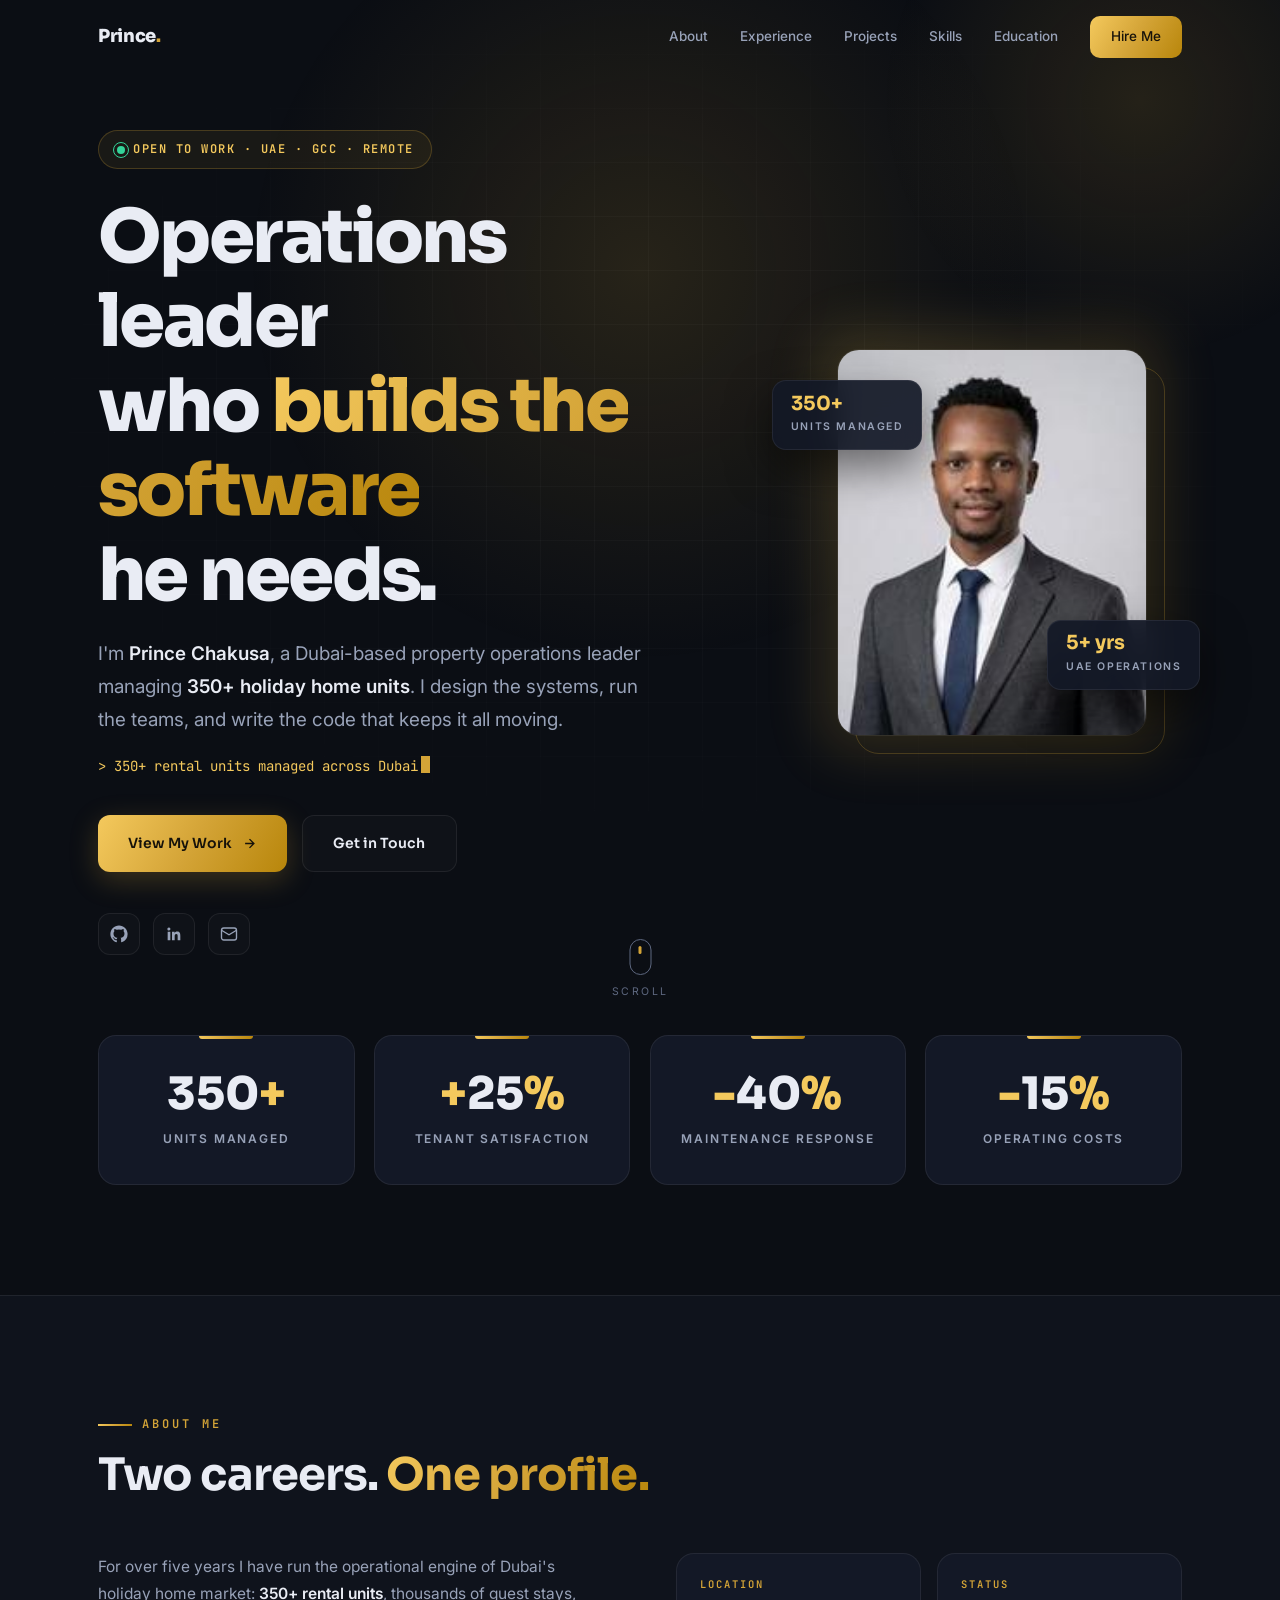
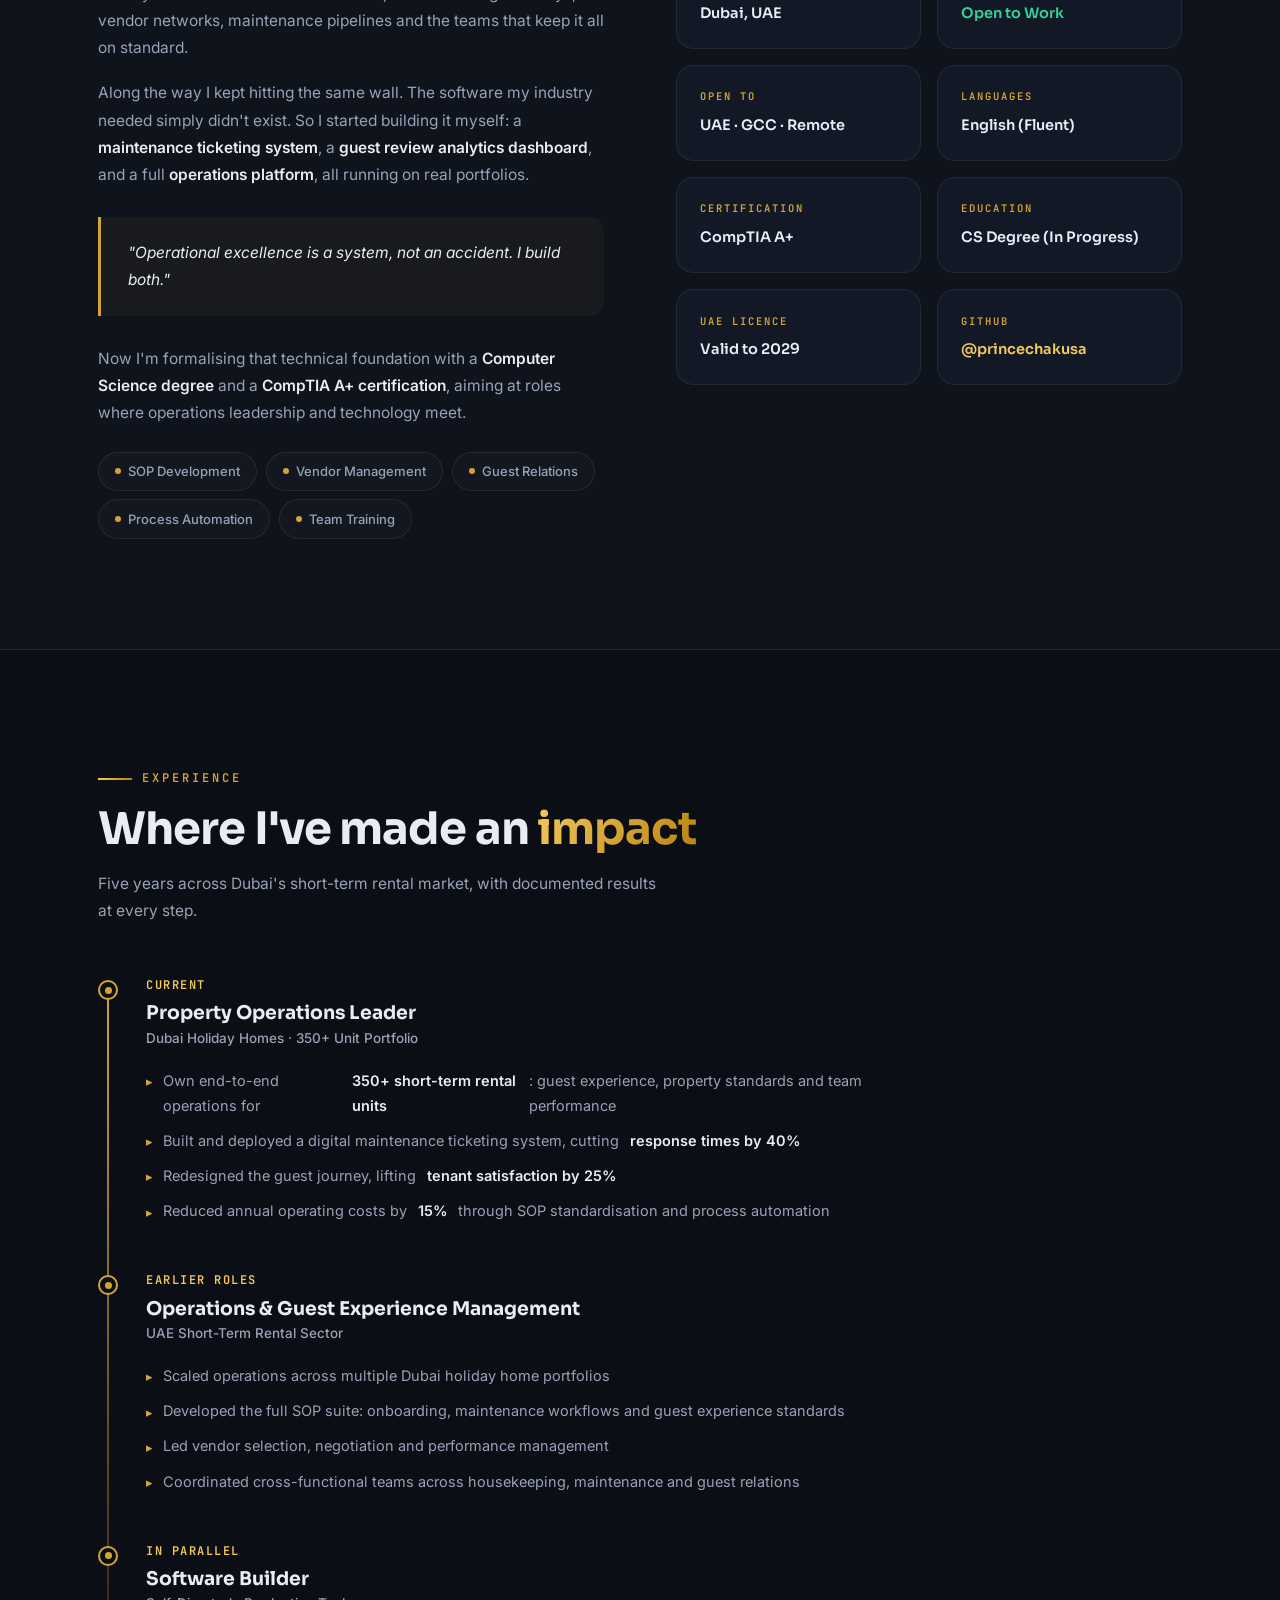
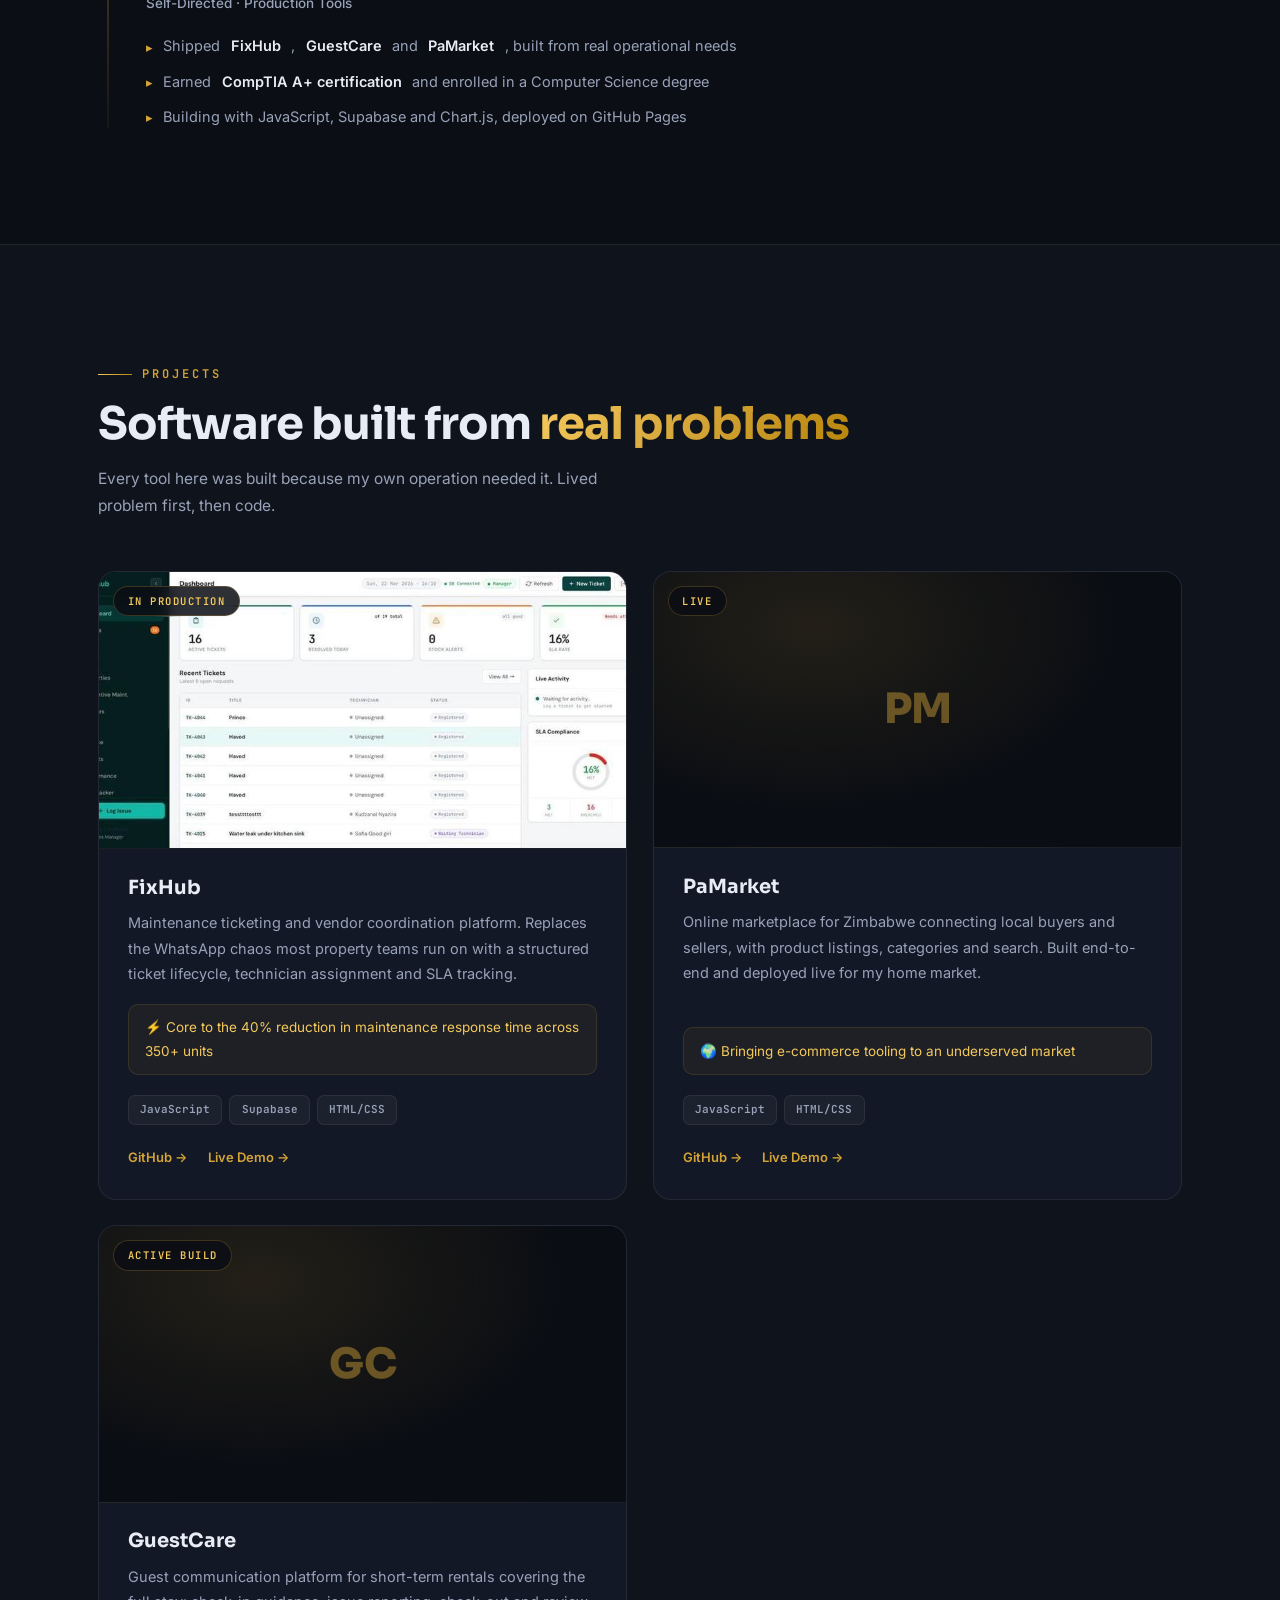
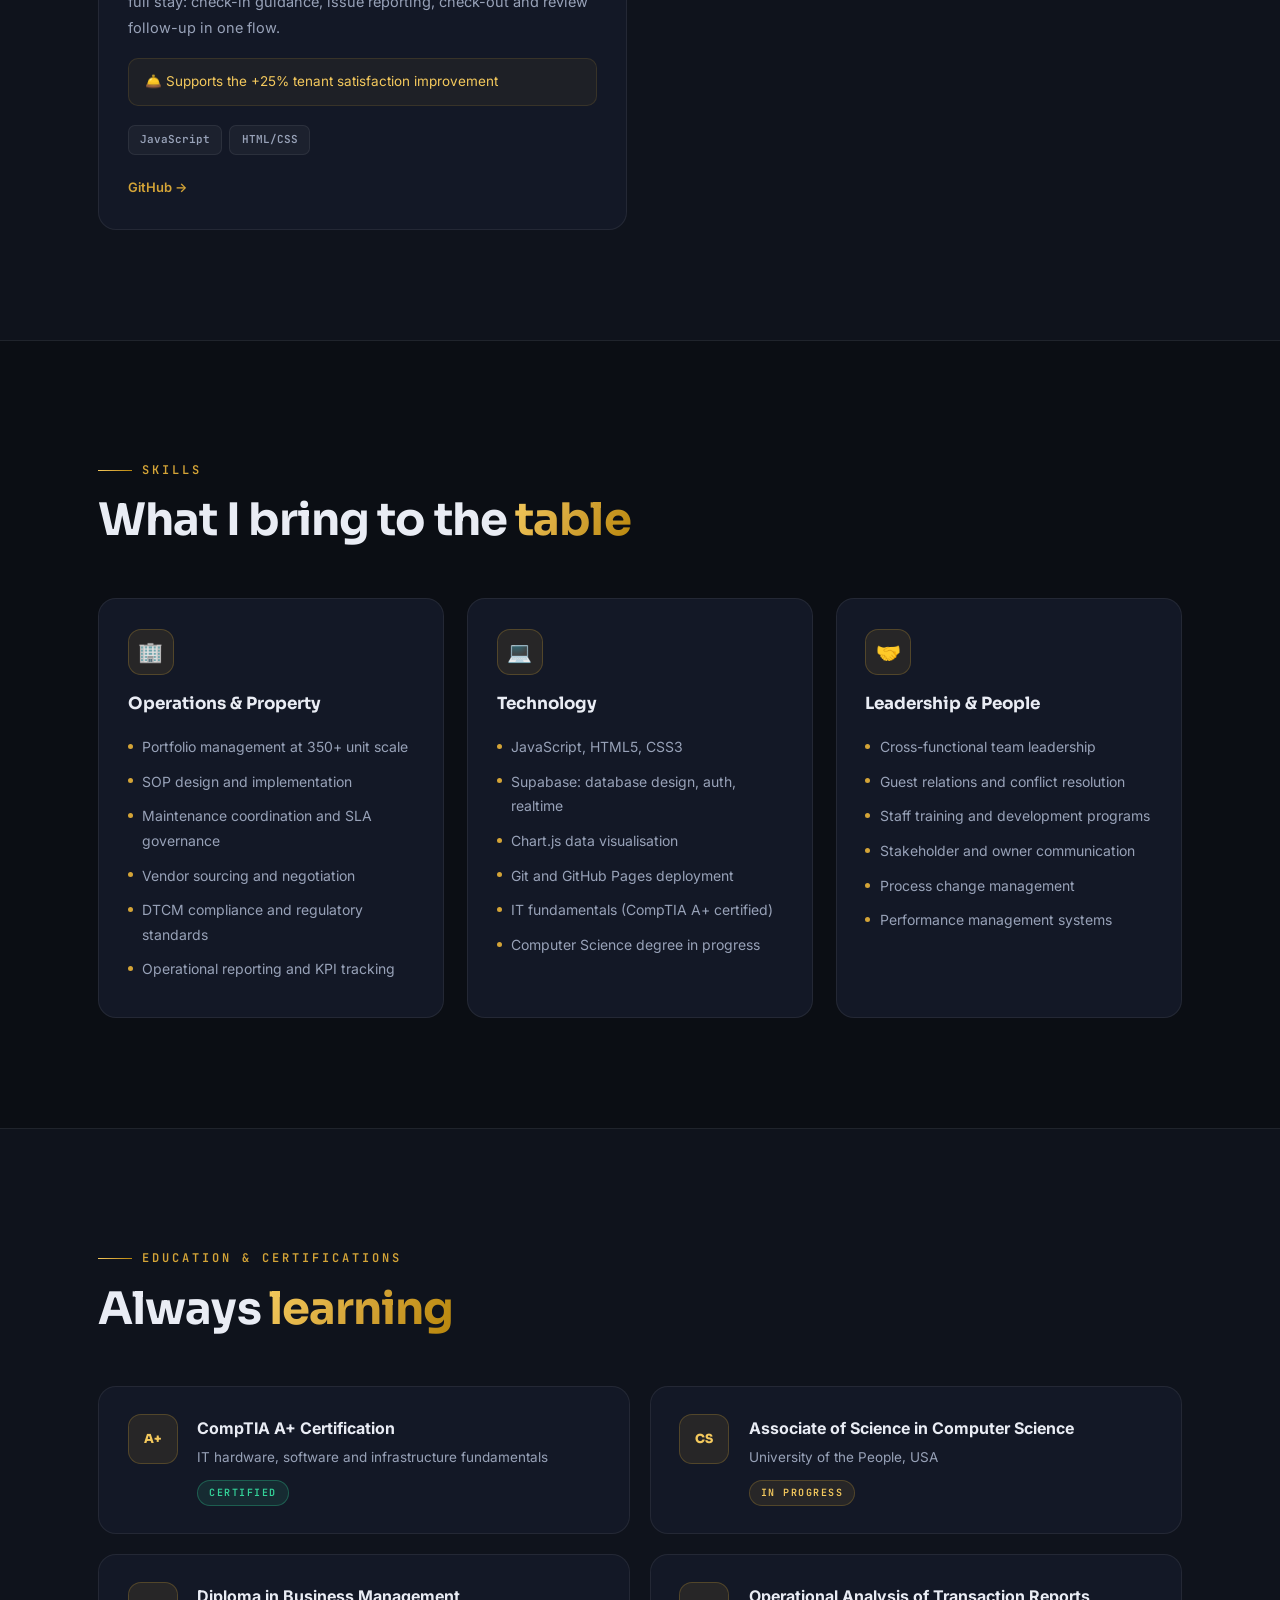
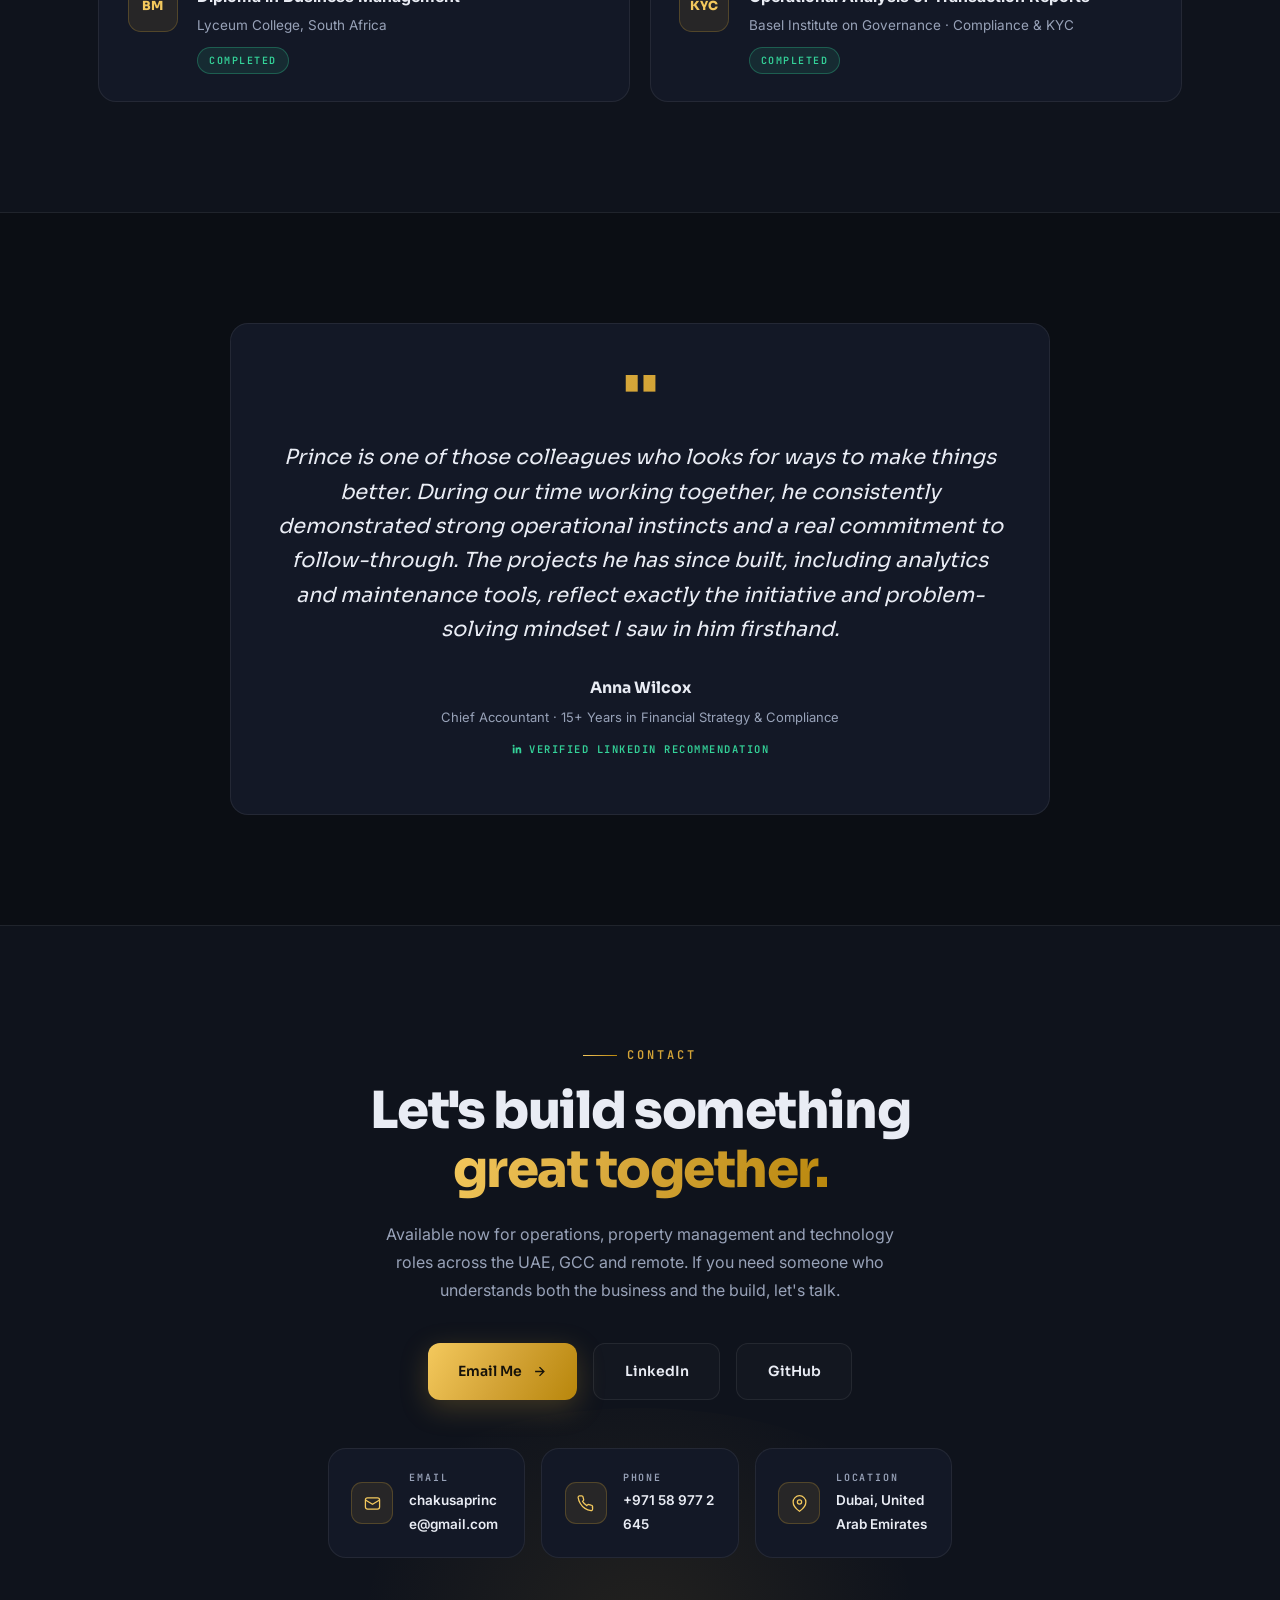
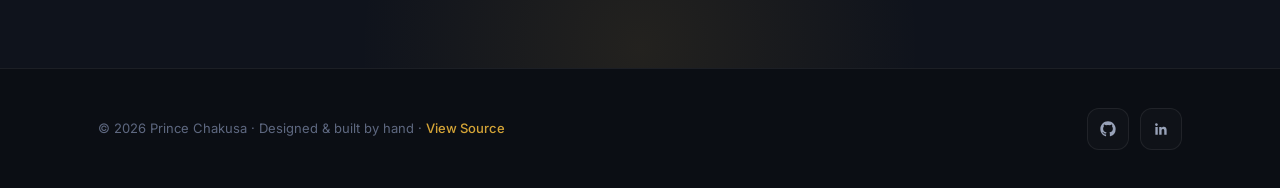
==== commit f513a14b: "Feature PaMarket instead of Guest Reviews dashboard, drop unused screenshot Remove the Guest Reviews" ====
--- a/index.html
+++ b/index.html
@@ -424,7 +424,7 @@
         <div class="tl-date">In Parallel</div>
         <h3 class="tl-role">Software Builder</h3>
         <div class="tl-co">Self-Directed · Production Tools</div>
-        <div class="tl-li">Shipped <strong>FixHub</strong>, <strong>GuestCare</strong> and the <strong>GGS Operations Platform</strong>, all used on live portfolios</div>
+        <div class="tl-li">Shipped <strong>FixHub</strong>, <strong>GuestCare</strong> and <strong>PaMarket</strong>, built from real operational needs</div>
         <div class="tl-li">Earned <strong>CompTIA A+ certification</strong> and enrolled in a Computer Science degree</div>
         <div class="tl-li">Building with JavaScript, Supabase and Chart.js, deployed on GitHub Pages</div>
       </div>
@@ -460,17 +460,15 @@
       </div>
 
       <div class="card proj rv d1">
-        <div class="proj-shot">
-          <img src="assets/guest-dashboard.jpg" alt="Guest Reviews analytics dashboard"/>
-          <span class="ribbon">In Production</span>
-        </div>
+        <div class="proj-shot mock"><span class="mock-icon">PM</span><span class="ribbon">Live</span></div>
         <div class="proj-body">
-          <h3 class="proj-title">Guest Reviews Dashboard</h3>
-          <p class="proj-desc">Executive analytics for guest reviews across a 40-property portfolio. Month-over-month comparisons, rating trends and low-rating alerts that turn raw reviews into management decisions.</p>
-          <div class="proj-impact">📊 Real-time KPI visibility that replaced manual Excel reporting</div>
-          <div class="proj-tags"><span class="tag">JavaScript</span><span class="tag">Chart.js</span><span class="tag">Supabase</span></div>
+          <h3 class="proj-title">PaMarket</h3>
+          <p class="proj-desc">Online marketplace for Zimbabwe connecting local buyers and sellers, with product listings, categories and search. Built end-to-end and deployed live for my home market.</p>
+          <div class="proj-impact">🌍 Bringing e-commerce tooling to an underserved market</div>
+          <div class="proj-tags"><span class="tag">JavaScript</span><span class="tag">HTML/CSS</span></div>
           <div class="proj-links">
-            <a class="plink" href="https://github.com/princechakusa/ggs-v3-platform" target="_blank">GitHub →</a>
+            <a class="plink" href="https://github.com/princechakusa/PaMarket" target="_blank">GitHub →</a>
+            <a class="plink" href="https://princechakusa.github.io/PaMarket/" target="_blank">Live Demo →</a>
           </div>
         </div>
       </div>
@@ -484,20 +482,6 @@
           <div class="proj-tags"><span class="tag">JavaScript</span><span class="tag">HTML/CSS</span></div>
           <div class="proj-links">
             <a class="plink" href="https://github.com/princechakusa/Guestcare" target="_blank">GitHub →</a>
-          </div>
-        </div>
-      </div>
-
-      <div class="card proj rv d1">
-        <div class="proj-shot mock"><span class="mock-icon">PM</span><span class="ribbon">Side Project</span></div>
-        <div class="proj-body">
-          <h3 class="proj-title">PaMarket</h3>
-          <p class="proj-desc">Online marketplace for Zimbabwe connecting local buyers and sellers, with product listings, categories and search. A passion project for my home market.</p>
-          <div class="proj-impact">🌍 Bringing e-commerce tooling to an underserved market</div>
-          <div class="proj-tags"><span class="tag">JavaScript</span><span class="tag">HTML/CSS</span></div>
-          <div class="proj-links">
-            <a class="plink" href="https://github.com/princechakusa/PaMarket" target="_blank">GitHub →</a>
-            <a class="plink" href="https://princechakusa.github.io/PaMarket/" target="_blank">Live Demo →</a>
           </div>
         </div>
       </div>
@@ -714,7 +698,7 @@
   'maintenance response time cut by 40%',
   'tenant satisfaction up 25%',
   'CompTIA A+ certified · CS student',
-  'building FixHub, GuestCare & GGS Platform'
+  'building FixHub, GuestCare & PaMarket'
 ];
 const typed = document.getElementById('typed');
 let li = 0, ci = 0, del = false;
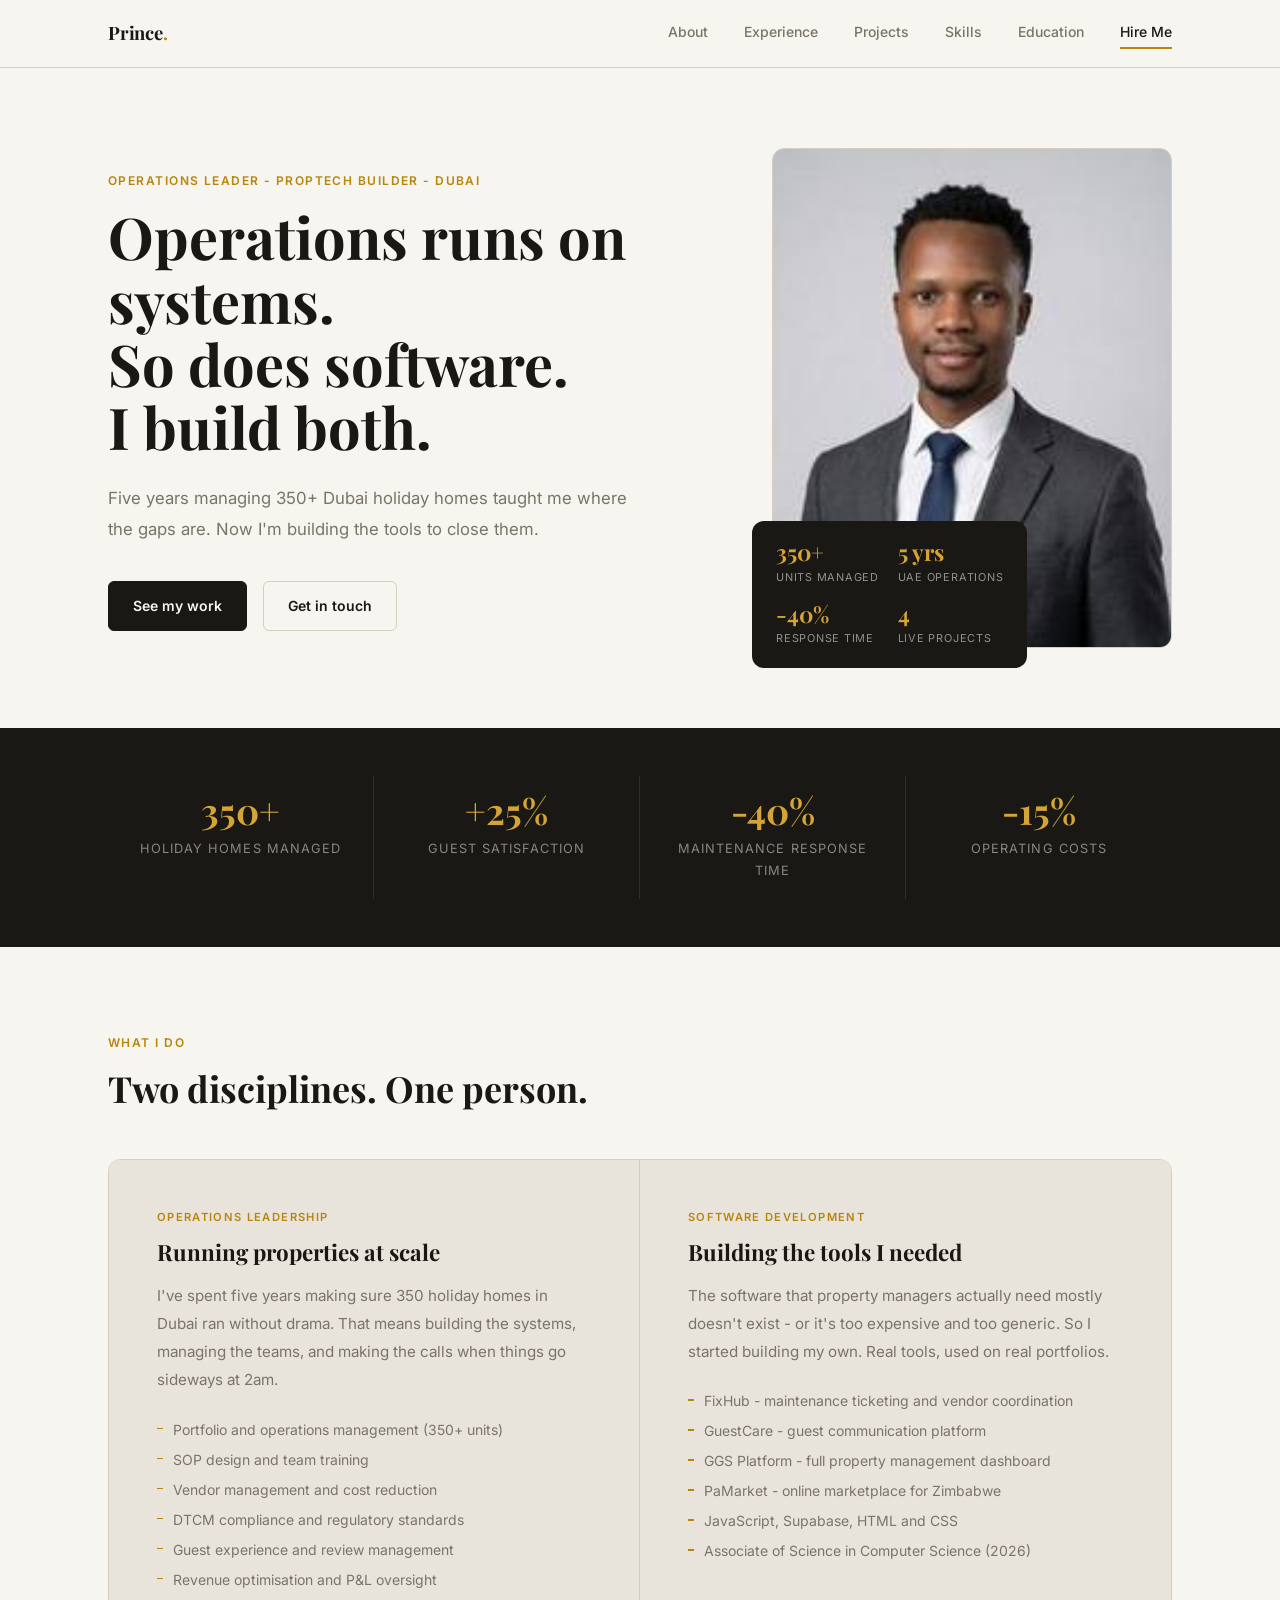
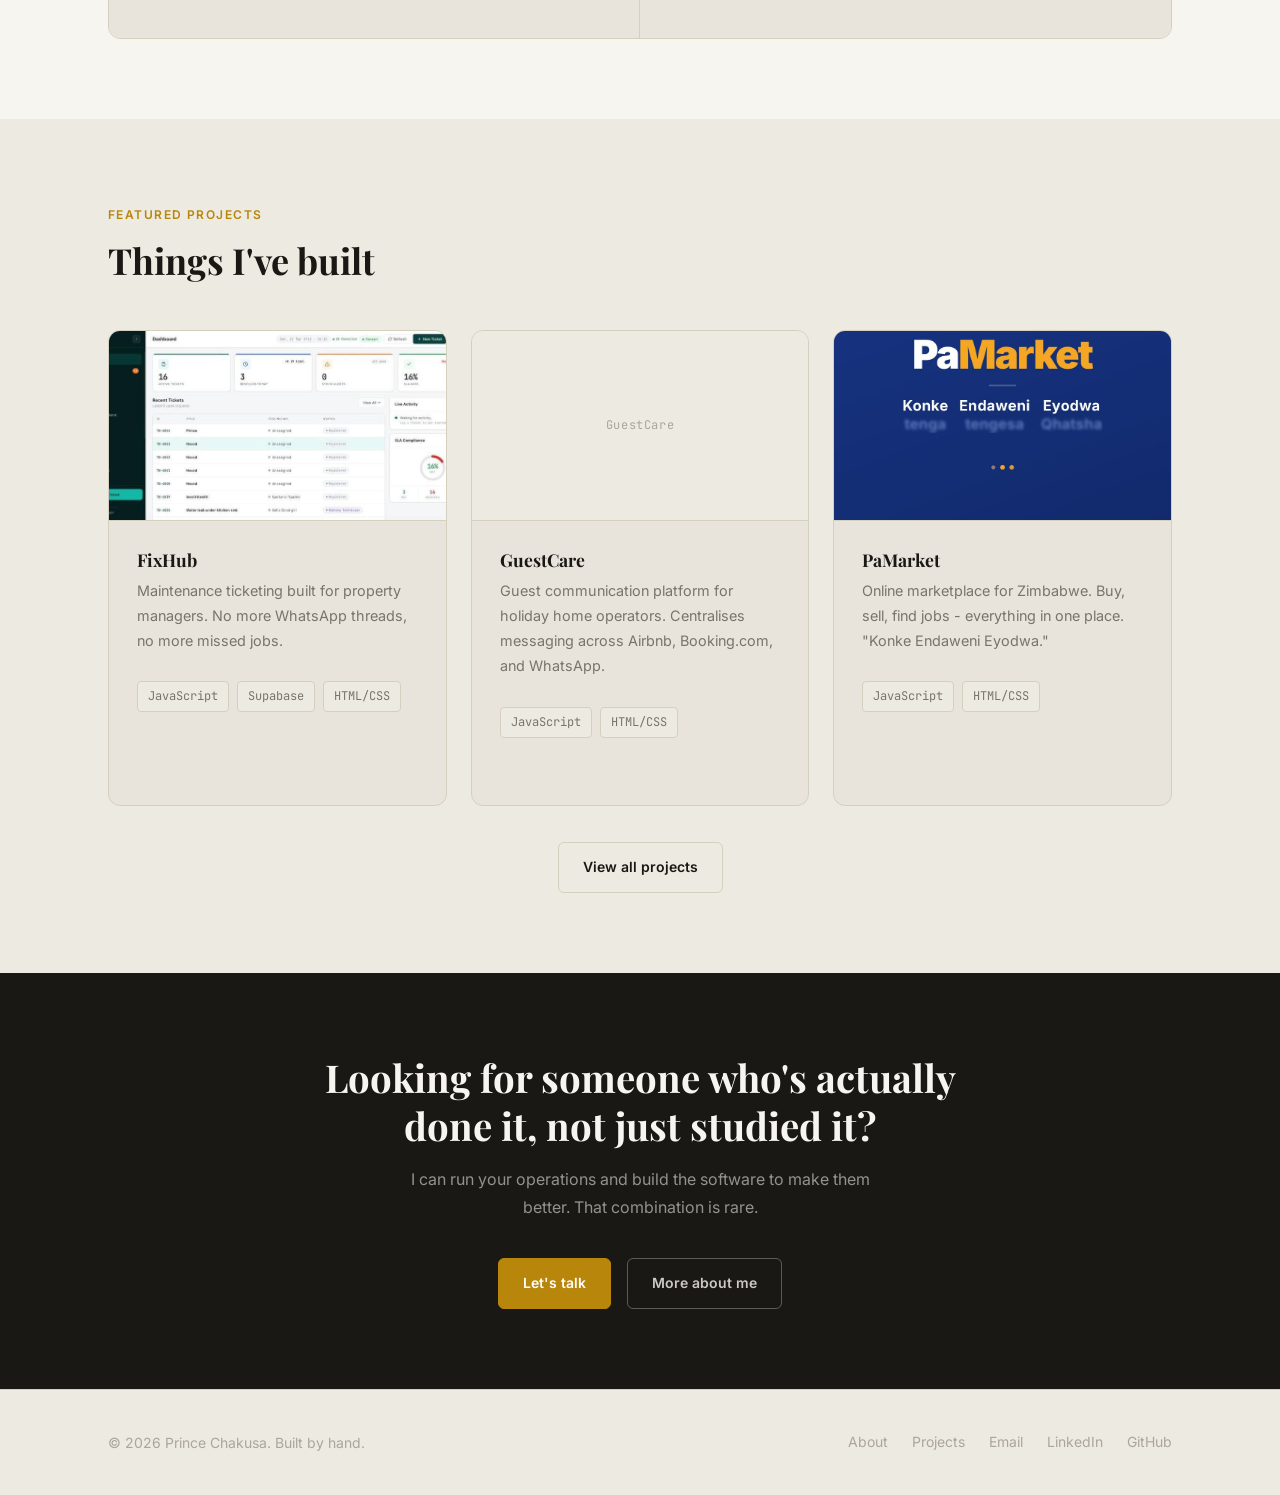
==== commit aa3be7c4: "Add multi-page site architecture: updated style, home page, about page Rewrites index.html and style" ====
--- a/index.html
+++ b/index.html
@@ -1,730 +1,274 @@
 <!DOCTYPE html>
 <html lang="en">
 <head>
-<meta charset="UTF-8"/>
-<meta name="viewport" content="width=device-width,initial-scale=1"/>
-<title>Prince Chakusa | Operations Leader & PropTech Builder</title>
-<meta name="description" content="Prince Chakusa. Operations and property management leader in Dubai managing 350+ rental units, building software for property operations."/>
-<link rel="preconnect" href="https://fonts.googleapis.com"/>
-<link rel="preconnect" href="https://fonts.gstatic.com" crossorigin/>
-<link href="https://fonts.googleapis.com/css2?family=Sora:wght@300;400;600;700;800&family=Inter:wght@300;400;500;600&family=JetBrains+Mono:wght@400;600&display=swap" rel="stylesheet"/>
-<style>
-/* ───────── RESET ───────── */
-*,*::before,*::after{box-sizing:border-box;margin:0;padding:0}
-html{scroll-behavior:smooth;-webkit-text-size-adjust:100%}
-body{overflow-x:hidden;-webkit-font-smoothing:antialiased}
-img{display:block;max-width:100%}
-a{text-decoration:none;color:inherit}
-ul{list-style:none}
-button{font-family:inherit;cursor:pointer;border:none;background:none}
-
-/* ───────── TOKENS ───────── */
-:root{
-  --bg:      #0B0E14;
-  --bg2:     #0F131C;
-  --panel:   #131826;
-  --line:    rgba(255,255,255,.07);
-  --line2:   rgba(212,164,55,.25);
-  --txt:     #E9ECF4;
-  --mut:     #98A2B8;
-  --mut2:    #5E6880;
-  --gold:    #D4A437;
-  --gold2:   #F4C95D;
-  --grad:    linear-gradient(120deg,#F4C95D 0%,#D4A437 50%,#B8860B 100%);
-  --glow:    rgba(212,164,55,.14);
-  --r:       18px;
-  --t:       .35s cubic-bezier(.4,0,.2,1);
-}
-
-/* ───────── BASE ───────── */
-body{font-family:"Inter",sans-serif;background:var(--bg);color:var(--mut);font-size:16px;line-height:1.75}
-h1,h2,h3,h4{font-family:"Sora",sans-serif;color:var(--txt);line-height:1.15}
-.mono{font-family:"JetBrains Mono",monospace}
-::selection{background:rgba(212,164,55,.3);color:#fff}
-
-/* scrollbar */
-::-webkit-scrollbar{width:9px}
-::-webkit-scrollbar-track{background:var(--bg)}
-::-webkit-scrollbar-thumb{background:#232c42;border-radius:6px}
-::-webkit-scrollbar-thumb:hover{background:var(--gold)}
-
-/* ───────── UTILITIES ───────── */
-.wrap{max-width:1140px;margin:0 auto;padding:0 28px}
-.grad-text{background:var(--grad);-webkit-background-clip:text;background-clip:text;-webkit-text-fill-color:transparent}
-.eyebrow{display:inline-flex;align-items:center;gap:.6rem;font-family:"JetBrains Mono",monospace;font-size:12px;font-weight:600;letter-spacing:3px;text-transform:uppercase;color:var(--gold)}
-.eyebrow::before{content:"";width:34px;height:1.5px;background:var(--grad)}
-.sec{padding:110px 0}
-.sec-head{margin-bottom:3.2rem}
-.sec-title{font-size:clamp(1.9rem,4vw,2.8rem);font-weight:700;margin-top:.9rem;letter-spacing:-.02em}
-.sec-sub{max-width:560px;margin-top:.9rem;font-size:15.5px}
-
-/* reveal on scroll */
-.rv{opacity:0;transform:translateY(28px);transition:opacity .7s ease,transform .7s ease}
-.rv.in{opacity:1;transform:none}
-.d1{transition-delay:.08s}.d2{transition-delay:.16s}.d3{transition-delay:.24s}.d4{transition-delay:.32s}
-
-/* buttons */
-.btn{display:inline-flex;align-items:center;gap:.6rem;padding:.95rem 1.9rem;border-radius:12px;font-family:"Sora",sans-serif;font-size:14px;font-weight:600;transition:all var(--t)}
-.btn-gold{background:var(--grad);color:#16120A;box-shadow:0 8px 28px rgba(212,164,55,.25)}
-.btn-gold:hover{transform:translateY(-2px);box-shadow:0 14px 36px rgba(212,164,55,.38)}
-.btn-line{border:1px solid var(--line);color:var(--txt);background:rgba(255,255,255,.02)}
-.btn-line:hover{border-color:var(--gold);color:var(--gold2);transform:translateY(-2px)}
-
-/* chips */
-.chip{display:inline-flex;align-items:center;gap:.45rem;padding:.45rem 1rem;border:1px solid var(--line);border-radius:999px;font-size:13px;font-weight:500;color:var(--mut);background:rgba(255,255,255,.02);transition:all var(--t)}
-.chip:hover{border-color:var(--line2);color:var(--gold2);transform:translateY(-2px)}
-.chip .dot{width:6px;height:6px;border-radius:50%;background:var(--gold)}
-
-/* cards */
-.card{background:var(--panel);border:1px solid var(--line);border-radius:var(--r);transition:all var(--t)}
-.card:hover{border-color:var(--line2);transform:translateY(-4px);box-shadow:0 22px 50px rgba(0,0,0,.45)}
-
-/* ───────── PROGRESS BAR ───────── */
-#bar{position:fixed;top:0;left:0;height:2.5px;width:0;background:var(--grad);z-index:1000}
-
-/* ───────── CURSOR GLOW ───────── */
-#glow{position:fixed;inset:0;pointer-events:none;z-index:0;background:radial-gradient(560px at var(--mx,50%) var(--my,30%),var(--glow),transparent 70%)}
-
-/* ───────── NAV ───────── */
-.nav{position:fixed;top:0;left:0;right:0;z-index:900;transition:all var(--t)}
-.nav.scrolled{background:rgba(11,14,20,.82);backdrop-filter:blur(18px);-webkit-backdrop-filter:blur(18px);border-bottom:1px solid var(--line)}
-.nav-in{max-width:1140px;margin:0 auto;padding:0 28px;height:74px;display:flex;align-items:center;justify-content:space-between}
-.logo{font-family:"Sora",sans-serif;font-size:1.12rem;font-weight:800;color:var(--txt);letter-spacing:-.02em}
-.logo span{color:var(--gold)}
-.nav-links{display:flex;align-items:center;gap:2rem}
-.nav-links a{font-size:13.5px;font-weight:500;color:var(--mut);transition:color var(--t);position:relative}
-.nav-links a::after{content:"";position:absolute;left:0;bottom:-6px;width:0;height:2px;background:var(--grad);transition:width var(--t);border-radius:2px}
-.nav-links a:hover,.nav-links a.active{color:var(--txt)}
-.nav-links a:hover::after,.nav-links a.active::after{width:100%}
-.nav-cta{padding:.6rem 1.3rem;border-radius:10px;background:var(--grad);color:#16120A!important;font-weight:600}
-.nav-cta::after{display:none}
-.nav-cta:hover{transform:translateY(-2px)}
-.burger{display:none;flex-direction:column;gap:5px;padding:6px}
-.burger span{width:24px;height:2px;background:var(--txt);border-radius:2px;transition:all var(--t)}
-.burger.open span:nth-child(1){transform:translateY(7px) rotate(45deg)}
-.burger.open span:nth-child(2){opacity:0}
-.burger.open span:nth-child(3){transform:translateY(-7px) rotate(-45deg)}
-.mnav{display:none;position:fixed;top:74px;left:0;right:0;z-index:899;background:rgba(11,14,20,.97);backdrop-filter:blur(20px);border-bottom:1px solid var(--line);padding:1.4rem 28px 2rem;flex-direction:column;gap:.2rem}
-.mnav.open{display:flex}
-.mnav a{padding:.85rem 0;font-size:15px;font-weight:500;color:var(--mut);border-bottom:1px solid var(--line)}
-.mnav a:last-child{border:none;color:var(--gold)}
-
-/* ───────── HERO ───────── */
-.hero{position:relative;min-height:100vh;display:flex;align-items:center;padding:130px 0 80px;overflow:hidden}
-.hero::before{content:"";position:absolute;inset:0;background-image:linear-gradient(rgba(255,255,255,.022) 1px,transparent 1px),linear-gradient(90deg,rgba(255,255,255,.022) 1px,transparent 1px);background-size:54px 54px;mask-image:radial-gradient(ellipse 70% 60% at 50% 40%,#000 30%,transparent 75%);-webkit-mask-image:radial-gradient(ellipse 70% 60% at 50% 40%,#000 30%,transparent 75%)}
-.hero::after{content:"";position:absolute;top:-180px;right:-140px;width:560px;height:560px;border-radius:50%;background:radial-gradient(circle,rgba(212,164,55,.13),transparent 65%);pointer-events:none}
-.hero-grid{position:relative;z-index:1;display:grid;grid-template-columns:1.25fr .75fr;gap:4.5rem;align-items:center}
-.hero-tag{display:inline-flex;align-items:center;gap:.55rem;padding:.5rem 1.1rem;border:1px solid var(--line2);border-radius:999px;background:rgba(212,164,55,.07);font-family:"JetBrains Mono",monospace;font-size:12px;font-weight:600;letter-spacing:1.5px;text-transform:uppercase;color:var(--gold2);margin-bottom:1.6rem}
-.pulse{width:8px;height:8px;border-radius:50%;background:#34D399;position:relative}
-.pulse::after{content:"";position:absolute;inset:-4px;border-radius:50%;border:1.5px solid #34D399;animation:pulse 2s ease-out infinite}
-@keyframes pulse{0%{transform:scale(.6);opacity:1}100%{transform:scale(1.5);opacity:0}}
-.hero h1{font-size:clamp(2.7rem,6.5vw,4.6rem);font-weight:800;letter-spacing:-.035em;margin-bottom:1.2rem}
-.hero-sub{font-size:clamp(1.02rem,1.6vw,1.18rem);max-width:560px;margin-bottom:1.1rem}
-.hero-sub strong{color:var(--txt);font-weight:600}
-.type-line{font-family:"JetBrains Mono",monospace;font-size:14px;color:var(--gold2);min-height:24px;margin-bottom:2.3rem}
-.type-line .caret{display:inline-block;width:9px;height:17px;background:var(--gold);margin-left:3px;vertical-align:-2px;animation:blink 1s steps(1) infinite}
-@keyframes blink{50%{opacity:0}}
-.hero-btns{display:flex;flex-wrap:wrap;gap:.9rem;margin-bottom:2.6rem}
-.hero-socials{display:flex;gap:.8rem}
-.soc{width:42px;height:42px;border:1px solid var(--line);border-radius:12px;display:flex;align-items:center;justify-content:center;color:var(--mut);transition:all var(--t);background:rgba(255,255,255,.02)}
-.soc:hover{border-color:var(--gold);color:var(--gold2);transform:translateY(-3px)}
-
-.hero-visual{position:relative;display:flex;justify-content:center}
-.photo-frame{position:relative;width:min(310px,80vw)}
-.photo-frame::before{content:"";position:absolute;inset:-16px;border-radius:26px;background:var(--grad);opacity:.18;filter:blur(28px)}
-.photo-frame::after{content:"";position:absolute;top:18px;left:18px;right:-18px;bottom:-18px;border:1.5px solid var(--line2);border-radius:24px;z-index:-1}
-.photo-frame img{position:relative;width:100%;aspect-ratio:4/5;object-fit:cover;object-position:center top;border-radius:22px;border:1px solid var(--line);filter:saturate(.94)}
-.float-card{position:absolute;background:rgba(19,24,38,.92);backdrop-filter:blur(14px);border:1px solid var(--line);border-radius:14px;padding:.8rem 1.1rem;box-shadow:0 18px 44px rgba(0,0,0,.5);animation:float 5.5s ease-in-out infinite}
-.float-card .fc-n{font-family:"Sora",sans-serif;font-size:1.22rem;font-weight:700;color:var(--gold2);line-height:1}
-.float-card .fc-l{font-size:10.5px;font-weight:600;letter-spacing:1.6px;text-transform:uppercase;color:var(--mut);margin-top:.3rem}
-.fc1{top:8%;left:-21%}
-.fc2{bottom:12%;right:-17%;animation-delay:1.6s}
-@keyframes float{0%,100%{transform:translateY(0)}50%{transform:translateY(-13px)}}
-
-.scroll-hint{position:absolute;bottom:34px;left:50%;transform:translateX(-50%);display:flex;flex-direction:column;align-items:center;gap:.5rem;color:var(--mut2);font-size:10.5px;letter-spacing:2.5px;text-transform:uppercase;z-index:1}
-.scroll-hint .wheel{width:22px;height:36px;border:1.5px solid var(--mut2);border-radius:12px;display:flex;justify-content:center;padding-top:6px}
-.scroll-hint .wheel::after{content:"";width:3px;height:8px;border-radius:3px;background:var(--gold);animation:wheel 1.8s ease infinite}
-@keyframes wheel{0%{transform:translateY(0);opacity:1}70%{transform:translateY(11px);opacity:0}100%{opacity:0}}
-
-/* ───────── STATS ───────── */
-.stats{padding:0 0 110px}
-.stats-grid{display:grid;grid-template-columns:repeat(4,1fr);gap:1.2rem}
-.stat{padding:2.2rem 1.6rem;text-align:center;position:relative;overflow:hidden}
-.stat::before{content:"";position:absolute;top:0;left:50%;transform:translateX(-50%);width:54px;height:2.5px;background:var(--grad);border-radius:0 0 4px 4px}
-.stat-n{font-family:"Sora",sans-serif;font-size:clamp(2rem,3.6vw,2.8rem);font-weight:800;color:var(--txt);line-height:1}
-.stat-n em{font-style:normal;color:var(--gold2)}
-.stat-l{font-size:12px;font-weight:600;letter-spacing:1.8px;text-transform:uppercase;color:var(--mut);margin-top:.7rem}
-
-/* ───────── ABOUT ───────── */
-.about{background:var(--bg2);border-top:1px solid var(--line);border-bottom:1px solid var(--line)}
-.about-grid{display:grid;grid-template-columns:1fr 1fr;gap:4.5rem;align-items:start}
-.about-txt p{margin-bottom:1.15rem;font-size:15.5px}
-.about-txt strong{color:var(--txt);font-weight:600}
-.quote{margin:1.8rem 0;padding:1.4rem 1.7rem;border-left:3px solid var(--gold);background:rgba(212,164,55,.05);border-radius:0 14px 14px 0;font-size:15.5px;font-style:italic;color:var(--txt)}
-.facts{display:grid;grid-template-columns:1fr 1fr;gap:1rem}
-.fact{padding:1.35rem 1.45rem}
-.fact-l{font-family:"JetBrains Mono",monospace;font-size:10.5px;font-weight:600;letter-spacing:2px;text-transform:uppercase;color:var(--gold);margin-bottom:.45rem}
-.fact-v{font-family:"Sora",sans-serif;font-size:14.5px;font-weight:600;color:var(--txt)}
-.about-chips{margin-top:1.6rem;display:flex;flex-wrap:wrap;gap:.55rem}
-
-/* ───────── EXPERIENCE ───────── */
-.timeline{position:relative;max-width:780px}
-.timeline::before{content:"";position:absolute;left:9px;top:6px;bottom:6px;width:2px;background:linear-gradient(180deg,var(--gold),rgba(212,164,55,.06))}
-.tl-item{position:relative;padding:0 0 2.6rem 3rem}
-.tl-item:last-child{padding-bottom:0}
-.tl-dot{position:absolute;left:0;top:5px;width:20px;height:20px;border-radius:50%;background:var(--bg);border:2px solid var(--gold);display:flex;align-items:center;justify-content:center}
-.tl-dot::after{content:"";width:7px;height:7px;border-radius:50%;background:var(--gold)}
-.tl-date{font-family:"JetBrains Mono",monospace;font-size:12px;font-weight:600;letter-spacing:1.5px;color:var(--gold2);text-transform:uppercase}
-.tl-role{font-size:1.18rem;font-weight:700;margin:.4rem 0 .15rem}
-.tl-co{font-size:13.5px;font-weight:500;color:var(--mut);margin-bottom:.8rem}
-.tl-li{display:flex;gap:.65rem;align-items:flex-start;font-size:14.5px;padding:.3rem 0}
-.tl-li::before{content:"▸";color:var(--gold);flex-shrink:0;font-size:.8rem;margin-top:.2rem}
-.tl-li strong{color:var(--txt);font-weight:600}
-
-/* ───────── PROJECTS ───────── */
-.projects{background:var(--bg2);border-top:1px solid var(--line);border-bottom:1px solid var(--line)}
-.proj-grid{display:grid;grid-template-columns:1fr 1fr;gap:1.6rem}
-.proj{overflow:hidden;display:flex;flex-direction:column}
-.proj-shot{position:relative;overflow:hidden;border-bottom:1px solid var(--line);background:#0a0d13}
-.proj-shot img{width:100%;aspect-ratio:16/8.4;object-fit:cover;object-position:top;transition:transform .6s ease}
-.proj:hover .proj-shot img{transform:scale(1.045)}
-.proj-shot .ribbon{position:absolute;top:14px;left:14px;padding:.32rem .85rem;border-radius:999px;background:rgba(11,14,20,.85);backdrop-filter:blur(8px);border:1px solid var(--line2);font-family:"JetBrains Mono",monospace;font-size:10.5px;font-weight:600;letter-spacing:1.5px;text-transform:uppercase;color:var(--gold2)}
-.proj-shot.mock{aspect-ratio:16/8.4;display:flex;align-items:center;justify-content:center;background:radial-gradient(ellipse at 30% 20%,rgba(212,164,55,.12),transparent 60%),#0a0d13}
-.mock-icon{font-family:"Sora",sans-serif;font-size:2.6rem;font-weight:800;color:rgba(212,164,55,.45);letter-spacing:-.02em}
-.proj-body{padding:1.7rem 1.8rem 1.9rem;display:flex;flex-direction:column;flex:1}
-.proj-title{font-size:1.22rem;font-weight:700;display:flex;align-items:center;gap:.6rem}
-.proj-desc{font-size:14.5px;margin:.7rem 0 1.1rem;flex:1}
-.proj-impact{display:flex;gap:.6rem;align-items:flex-start;font-size:13.5px;color:var(--gold2);background:rgba(212,164,55,.06);border:1px solid rgba(212,164,55,.14);border-radius:10px;padding:.7rem 1rem;margin-bottom:1.2rem}
-.proj-tags{display:flex;flex-wrap:wrap;gap:.45rem;margin-bottom:1.3rem}
-.tag{font-family:"JetBrains Mono",monospace;font-size:11px;font-weight:600;padding:.28rem .7rem;border-radius:7px;background:rgba(255,255,255,.04);border:1px solid var(--line);color:var(--mut)}
-.proj-links{display:flex;gap:1.3rem}
-.plink{display:inline-flex;align-items:center;gap:.45rem;font-size:13px;font-weight:600;color:var(--gold);transition:gap var(--t)}
-.plink:hover{gap:.75rem;color:var(--gold2)}
-
-/* ───────── SKILLS ───────── */
-.skills-grid{display:grid;grid-template-columns:repeat(3,1fr);gap:1.4rem}
-.skill-col{padding:1.9rem 1.8rem}
-.skill-icon{width:46px;height:46px;border-radius:13px;background:rgba(212,164,55,.1);border:1px solid var(--line2);display:flex;align-items:center;justify-content:center;font-size:1.25rem;margin-bottom:1.2rem}
-.skill-col h3{font-size:1.05rem;font-weight:700;margin-bottom:1rem}
-.skill-li{display:flex;gap:.6rem;align-items:flex-start;font-size:14px;padding:.32rem 0}
-.skill-li::before{content:"";width:5px;height:5px;border-radius:50%;background:var(--gold);flex-shrink:0;margin-top:.55rem}
-
-/* ───────── EDUCATION ───────── */
-.edu{background:var(--bg2);border-top:1px solid var(--line);border-bottom:1px solid var(--line)}
-.edu-grid{display:grid;grid-template-columns:1fr 1fr;gap:1.2rem}
-.edu-card{padding:1.7rem 1.8rem;display:flex;gap:1.2rem;align-items:flex-start}
-.edu-ic{width:50px;height:50px;flex-shrink:0;border-radius:13px;background:rgba(212,164,55,.1);border:1px solid var(--line2);display:flex;align-items:center;justify-content:center;font-family:"Sora",sans-serif;font-size:.78rem;font-weight:800;color:var(--gold2)}
-.edu-t{font-size:1rem;font-weight:700;color:var(--txt)}
-.edu-s{font-size:13.5px;margin-top:.25rem}
-.edu-b{display:inline-block;margin-top:.6rem;padding:.22rem .7rem;border-radius:999px;font-family:"JetBrains Mono",monospace;font-size:10px;font-weight:600;letter-spacing:1.5px;text-transform:uppercase}
-.b-done{background:rgba(52,211,153,.1);border:1px solid rgba(52,211,153,.3);color:#34D399}
-.b-prog{background:rgba(212,164,55,.1);border:1px solid var(--line2);color:var(--gold2)}
-
-/* ───────── TESTIMONIAL ───────── */
-.testi{max-width:820px;margin:0 auto;text-align:center;position:relative;padding:3.2rem 2.6rem}
-.testi .qmark{font-family:"Sora",sans-serif;font-size:4.5rem;font-weight:800;line-height:.6;display:block;margin-bottom:1.4rem}
-.testi blockquote{font-family:"Sora",sans-serif;font-size:clamp(1.05rem,2vw,1.3rem);font-weight:400;color:var(--txt);line-height:1.65;font-style:italic}
-.testi-who{margin-top:1.8rem}
-.testi-name{font-size:.98rem;font-weight:700;color:var(--txt);font-family:"Sora",sans-serif}
-.testi-role{font-size:13px;color:var(--mut);margin-top:.2rem}
-.testi-src{display:inline-flex;align-items:center;gap:.4rem;margin-top:.7rem;font-family:"JetBrains Mono",monospace;font-size:10.5px;font-weight:600;letter-spacing:1.5px;text-transform:uppercase;color:#34D399}
-
-/* ───────── CONTACT ───────── */
-.contact{position:relative;overflow:hidden;background:var(--bg2);border-top:1px solid var(--line)}
-.contact::before{content:"";position:absolute;bottom:-220px;left:50%;transform:translateX(-50%);width:720px;height:480px;border-radius:50%;background:radial-gradient(circle,rgba(212,164,55,.1),transparent 65%);pointer-events:none}
-.contact-in{position:relative;z-index:1;text-align:center;max-width:680px;margin:0 auto}
-.contact h2{font-size:clamp(2rem,4.6vw,3.2rem);font-weight:800;letter-spacing:-.03em;margin-top:1rem}
-.contact p{margin:1.3rem auto 2.4rem;max-width:520px}
-.contact-btns{display:flex;flex-wrap:wrap;justify-content:center;gap:1rem;margin-bottom:3rem}
-.contact-cards{display:grid;grid-template-columns:repeat(3,1fr);gap:1rem;text-align:left}
-.ccard{padding:1.3rem 1.4rem;display:flex;align-items:center;gap:1rem}
-.ccard-ic{width:42px;height:42px;flex-shrink:0;border-radius:11px;background:rgba(212,164,55,.1);border:1px solid var(--line2);display:flex;align-items:center;justify-content:center;color:var(--gold2)}
-.ccard-l{font-family:"JetBrains Mono",monospace;font-size:10px;font-weight:600;letter-spacing:1.8px;text-transform:uppercase;color:var(--mut)}
-.ccard-v{font-size:13.5px;font-weight:600;color:var(--txt);margin-top:.15rem;word-break:break-all}
-
-/* ───────── FOOTER ───────── */
-.footer{border-top:1px solid var(--line);padding:2.4rem 0}
-.foot-in{display:flex;align-items:center;justify-content:space-between;flex-wrap:wrap;gap:1rem}
-.foot-l{font-size:13px;color:var(--mut2)}
-.foot-l a{color:var(--gold);font-weight:500}
-.foot-r{display:flex;gap:.7rem}
-
-/* ───────── RESPONSIVE ───────── */
-@media(max-width:1024px){
-  .hero-grid{grid-template-columns:1fr;gap:3.6rem}
-  .hero-visual{order:-1}
-  .photo-frame{width:min(250px,70vw)}
-  .fc1{left:-12%}.fc2{right:-8%}
-  .about-grid{grid-template-columns:1fr;gap:3rem}
-  .proj-grid{grid-template-columns:1fr}
-  .skills-grid{grid-template-columns:1fr 1fr}
-  .stats-grid{grid-template-columns:1fr 1fr}
-  .edu-grid{grid-template-columns:1fr}
-  .contact-cards{grid-template-columns:1fr}
-}
-@media(max-width:720px){
-  .nav-links{display:none}
-  .burger{display:flex}
-  .sec{padding:78px 0}
-  .hero{padding:120px 0 70px;min-height:auto}
-  .hero h1{font-size:2.6rem}
-  .scroll-hint{display:none}
-  .skills-grid{grid-template-columns:1fr}
-  .facts{grid-template-columns:1fr}
-  .float-card{display:none}
-  .testi{padding:2.4rem 1.5rem}
-  .foot-in{flex-direction:column;text-align:center}
-}
-</style>
+  <meta charset="UTF-8" />
+  <meta name="viewport" content="width=device-width, initial-scale=1" />
+  <title>Prince Chakusa - Operations Leader and PropTech Builder</title>
+  <meta name="description" content="Prince Chakusa is an operations leader based in Dubai who managed 350+ holiday homes and builds software to fix what's broken in property management." />
+  <link rel="preconnect" href="https://fonts.googleapis.com" />
+  <link rel="preconnect" href="https://fonts.gstatic.com" crossorigin />
+  <link href="https://fonts.googleapis.com/css2?family=Playfair+Display:ital,wght@0,400;0,700;1,400&family=Inter:wght@400;500;600&family=JetBrains+Mono:wght@400;600&display=swap" rel="stylesheet" />
+  <link rel="stylesheet" href="style.css" />
 </head>
 <body>
 
-<div id="glow"></div>
-<div id="bar"></div>
-
-<!-- ═══════ NAV ═══════ -->
+<!-- NAV -->
 <nav class="nav" id="nav">
-  <div class="nav-in">
-    <a href="#top" class="logo">Prince<span>.</span></a>
-    <div class="nav-links">
-      <a href="#about">About</a>
-      <a href="#experience">Experience</a>
-      <a href="#projects">Projects</a>
-      <a href="#skills">Skills</a>
-      <a href="#education">Education</a>
-      <a href="#contact" class="nav-cta">Hire Me</a>
-    </div>
-    <button class="burger" id="burger" aria-label="Menu"><span></span><span></span><span></span></button>
+  <div class="nav__inner">
+    <a href="index.html" class="nav__logo">Prince<span>.</span></a>
+    <div class="nav__links">
+      <a href="about.html">About</a>
+      <a href="experience.html">Experience</a>
+      <a href="projects.html">Projects</a>
+      <a href="skills.html">Skills</a>
+      <a href="education.html">Education</a>
+      <a href="contact.html" class="active">Hire Me</a>
+    </div>
+    <button class="nav__burger" id="burger" aria-label="Open menu">
+      <span></span><span></span><span></span>
+    </button>
   </div>
 </nav>
-<div class="mnav" id="mnav">
-  <a href="#about">About</a>
-  <a href="#experience">Experience</a>
-  <a href="#projects">Projects</a>
-  <a href="#skills">Skills</a>
-  <a href="#education">Education</a>
-  <a href="#contact">Hire Me</a>
+<div class="nav__mobile" id="mobileNav">
+  <a href="about.html">About</a>
+  <a href="experience.html">Experience</a>
+  <a href="projects.html">Projects</a>
+  <a href="skills.html">Skills</a>
+  <a href="education.html">Education</a>
+  <a href="contact.html">Hire Me</a>
 </div>
 
-<!-- ═══════ HERO ═══════ -->
-<header class="hero" id="top">
-  <div class="wrap hero-grid">
-    <div>
-      <div class="hero-tag"><span class="pulse"></span>Open to Work · UAE · GCC · Remote</div>
-      <h1>Operations leader<br/>who <span class="grad-text">builds the software</span><br/>he needs.</h1>
-      <p class="hero-sub">I'm <strong>Prince Chakusa</strong>, a Dubai-based property operations leader managing <strong>350+ holiday home units</strong>. I design the systems, run the teams, and write the code that keeps it all moving.</p>
-      <div class="type-line mono"><span id="typed"></span><span class="caret"></span></div>
-      <div class="hero-btns">
-        <a href="#projects" class="btn btn-gold">View My Work
-          <svg width="15" height="15" viewBox="0 0 24 24" fill="none" stroke="currentColor" stroke-width="2.2"><path d="M5 12h14M12 5l7 7-7 7"/></svg>
-        </a>
-        <a href="#contact" class="btn btn-line">Get in Touch</a>
-      </div>
-      <div class="hero-socials">
-        <a class="soc" href="https://github.com/princechakusa" target="_blank" aria-label="GitHub">
-          <svg width="18" height="18" viewBox="0 0 24 24" fill="currentColor"><path d="M12 .5C5.65.5.5 5.65.5 12c0 5.08 3.29 9.39 7.86 10.91.58.11.79-.25.79-.55v-2.17c-3.2.7-3.87-1.36-3.87-1.36-.52-1.33-1.28-1.68-1.28-1.68-1.04-.71.08-.7.08-.7 1.15.08 1.76 1.18 1.76 1.18 1.03 1.76 2.7 1.25 3.35.96.1-.74.4-1.25.72-1.54-2.55-.29-5.24-1.28-5.24-5.68 0-1.26.45-2.28 1.18-3.09-.12-.29-.51-1.46.11-3.05 0 0 .96-.31 3.15 1.18a10.9 10.9 0 0 1 5.74 0c2.18-1.49 3.14-1.18 3.14-1.18.63 1.59.24 2.76.12 3.05.74.81 1.18 1.83 1.18 3.09 0 4.41-2.69 5.38-5.26 5.66.41.36.78 1.05.78 2.13v3.16c0 .31.2.67.8.55A11.52 11.52 0 0 0 23.5 12C23.5 5.65 18.35.5 12 .5z"/></svg>
-        </a>
-        <a class="soc" href="https://linkedin.com/in/princechakusa" target="_blank" aria-label="LinkedIn">
-          <svg width="18" height="18" viewBox="0 0 24 24" fill="currentColor"><path d="M20.45 20.45h-3.56v-5.57c0-1.33-.02-3.04-1.85-3.04-1.85 0-2.14 1.45-2.14 2.94v5.67H9.34V9h3.41v1.56h.05c.48-.9 1.64-1.85 3.37-1.85 3.6 0 4.27 2.37 4.27 5.46v6.28zM5.34 7.43a2.07 2.07 0 1 1 0-4.13 2.07 2.07 0 0 1 0 4.13zM7.12 20.45H3.55V9h3.57v11.45z"/></svg>
-        </a>
-        <a class="soc" href="mailto:chakusaprince@gmail.com" aria-label="Email">
-          <svg width="18" height="18" viewBox="0 0 24 24" fill="none" stroke="currentColor" stroke-width="1.8"><rect x="2" y="4" width="20" height="16" rx="3"/><path d="m2 7 10 6L22 7"/></svg>
-        </a>
-      </div>
-    </div>
-    <div class="hero-visual">
-      <div class="photo-frame">
-        <img src="assets/profile.jpg" alt="Prince Chakusa"/>
-        <div class="float-card fc1"><div class="fc-n">350+</div><div class="fc-l">Units Managed</div></div>
-        <div class="float-card fc2"><div class="fc-n">5+ yrs</div><div class="fc-l">UAE Operations</div></div>
-      </div>
-    </div>
-  </div>
-  <div class="scroll-hint"><div class="wheel"></div>Scroll</div>
-</header>
-
-<!-- ═══════ STATS ═══════ -->
-<section class="stats">
-  <div class="wrap stats-grid">
-    <div class="card stat rv"><div class="stat-n"><span class="count" data-n="350">0</span><em>+</em></div><div class="stat-l">Units Managed</div></div>
-    <div class="card stat rv d1"><div class="stat-n"><em>+</em><span class="count" data-n="25">0</span><em>%</em></div><div class="stat-l">Tenant Satisfaction</div></div>
-    <div class="card stat rv d2"><div class="stat-n"><em>-</em><span class="count" data-n="40">0</span><em>%</em></div><div class="stat-l">Maintenance Response</div></div>
-    <div class="card stat rv d3"><div class="stat-n"><em>-</em><span class="count" data-n="15">0</span><em>%</em></div><div class="stat-l">Operating Costs</div></div>
+<!-- HERO -->
+<section class="hero">
+  <div class="container">
+    <div class="hero__grid">
+      <div>
+        <p class="eyebrow reveal">Operations Leader - PropTech Builder - Dubai</p>
+        <h1 class="hero__headline reveal reveal-delay-1">
+          Operations runs on systems.<br>
+          So does software.<br>
+          I build both.
+        </h1>
+        <p class="hero__sub reveal reveal-delay-2">
+          Five years managing 350+ Dubai holiday homes taught me where the gaps are. Now I'm building the tools to close them.
+        </p>
+        <div class="hero__actions reveal reveal-delay-3">
+          <a href="projects.html" class="btn btn-dark">See my work</a>
+          <a href="contact.html" class="btn btn-outline">Get in touch</a>
+        </div>
+      </div>
+      <div class="hero__photo-wrap reveal reveal-delay-2">
+        <img src="assets/profile.jpg" alt="Prince Chakusa" class="hero__photo" />
+        <div class="hero__metrics">
+          <div>
+            <span class="hero__metric-num">350+</span>
+            <span class="hero__metric-label">Units managed</span>
+          </div>
+          <div>
+            <span class="hero__metric-num">5 yrs</span>
+            <span class="hero__metric-label">UAE operations</span>
+          </div>
+          <div>
+            <span class="hero__metric-num">-40%</span>
+            <span class="hero__metric-label">Response time</span>
+          </div>
+          <div>
+            <span class="hero__metric-num">4</span>
+            <span class="hero__metric-label">Live projects</span>
+          </div>
+        </div>
+      </div>
+    </div>
   </div>
 </section>
 
-<!-- ═══════ ABOUT ═══════ -->
-<section class="about sec" id="about">
-  <div class="wrap">
-    <div class="sec-head rv">
-      <span class="eyebrow">About Me</span>
-      <h2 class="sec-title">Two careers. <span class="grad-text">One profile.</span></h2>
-    </div>
-    <div class="about-grid">
-      <div class="about-txt rv">
-        <p>For over five years I have run the operational engine of Dubai's holiday home market: <strong>350+ rental units</strong>, thousands of guest stays, vendor networks, maintenance pipelines and the teams that keep it all on standard.</p>
-        <p>Along the way I kept hitting the same wall. The software my industry needed simply didn't exist. So I started building it myself: a <strong>maintenance ticketing system</strong>, a <strong>guest review analytics dashboard</strong>, and a full <strong>operations platform</strong>, all running on real portfolios.</p>
-        <div class="quote">"Operational excellence is a system, not an accident. I build both."</div>
-        <p>Now I'm formalising that technical foundation with a <strong>Computer Science degree</strong> and a <strong>CompTIA A+ certification</strong>, aiming at roles where operations leadership and technology meet.</p>
-        <div class="about-chips">
-          <span class="chip"><span class="dot"></span>SOP Development</span>
-          <span class="chip"><span class="dot"></span>Vendor Management</span>
-          <span class="chip"><span class="dot"></span>Guest Relations</span>
-          <span class="chip"><span class="dot"></span>Process Automation</span>
-          <span class="chip"><span class="dot"></span>Team Training</span>
-        </div>
-      </div>
-      <div class="rv d2">
-        <div class="facts">
-          <div class="card fact"><div class="fact-l">Location</div><div class="fact-v">Dubai, UAE</div></div>
-          <div class="card fact"><div class="fact-l">Status</div><div class="fact-v" style="color:#34D399">Open to Work</div></div>
-          <div class="card fact"><div class="fact-l">Open To</div><div class="fact-v">UAE · GCC · Remote</div></div>
-          <div class="card fact"><div class="fact-l">Languages</div><div class="fact-v">English (Fluent)</div></div>
-          <div class="card fact"><div class="fact-l">Certification</div><div class="fact-v">CompTIA A+</div></div>
-          <div class="card fact"><div class="fact-l">Education</div><div class="fact-v">CS Degree (In Progress)</div></div>
-          <div class="card fact"><div class="fact-l">UAE Licence</div><div class="fact-v">Valid to 2029</div></div>
-          <div class="card fact"><div class="fact-l">GitHub</div><div class="fact-v"><a href="https://github.com/princechakusa" target="_blank" style="color:var(--gold2)">@princechakusa</a></div></div>
-        </div>
+<!-- STATS BAR -->
+<div class="stats-bar">
+  <div class="container">
+    <div class="stats-bar__grid">
+      <div class="stats-bar__item">
+        <span class="stats-bar__num">350+</span>
+        <span class="stats-bar__label">Holiday homes managed</span>
+      </div>
+      <div class="stats-bar__item">
+        <span class="stats-bar__num">+25%</span>
+        <span class="stats-bar__label">Guest satisfaction</span>
+      </div>
+      <div class="stats-bar__item">
+        <span class="stats-bar__num">-40%</span>
+        <span class="stats-bar__label">Maintenance response time</span>
+      </div>
+      <div class="stats-bar__item">
+        <span class="stats-bar__num">-15%</span>
+        <span class="stats-bar__label">Operating costs</span>
+      </div>
+    </div>
+  </div>
+</div>
+
+<!-- WHAT I DO -->
+<section class="section">
+  <div class="container">
+    <div class="section__header reveal">
+      <p class="eyebrow">What I do</p>
+      <h2 class="section__title">Two disciplines. One person.</h2>
+    </div>
+    <div class="what-i-do__grid">
+      <div class="what-i-do__col reveal">
+        <span class="what-i-do__label">Operations Leadership</span>
+        <h3 class="what-i-do__title">Running properties at scale</h3>
+        <p class="what-i-do__text">
+          I've spent five years making sure 350 holiday homes in Dubai ran without drama. That means building the systems, managing the teams, and making the calls when things go sideways at 2am.
+        </p>
+        <ul class="what-i-do__list">
+          <li>Portfolio and operations management (350+ units)</li>
+          <li>SOP design and team training</li>
+          <li>Vendor management and cost reduction</li>
+          <li>DTCM compliance and regulatory standards</li>
+          <li>Guest experience and review management</li>
+          <li>Revenue optimisation and P&amp;L oversight</li>
+        </ul>
+      </div>
+      <div class="what-i-do__col reveal reveal-delay-2">
+        <span class="what-i-do__label">Software Development</span>
+        <h3 class="what-i-do__title">Building the tools I needed</h3>
+        <p class="what-i-do__text">
+          The software that property managers actually need mostly doesn't exist - or it's too expensive and too generic. So I started building my own. Real tools, used on real portfolios.
+        </p>
+        <ul class="what-i-do__list">
+          <li>FixHub - maintenance ticketing and vendor coordination</li>
+          <li>GuestCare - guest communication platform</li>
+          <li>GGS Platform - full property management dashboard</li>
+          <li>PaMarket - online marketplace for Zimbabwe</li>
+          <li>JavaScript, Supabase, HTML and CSS</li>
+          <li>Associate of Science in Computer Science (2026)</li>
+        </ul>
       </div>
     </div>
   </div>
 </section>
 
-<!-- ═══════ EXPERIENCE ═══════ -->
-<section class="sec" id="experience">
-  <div class="wrap">
-    <div class="sec-head rv">
-      <span class="eyebrow">Experience</span>
-      <h2 class="sec-title">Where I've made an <span class="grad-text">impact</span></h2>
-      <p class="sec-sub">Five years across Dubai's short-term rental market, with documented results at every step.</p>
-    </div>
-    <div class="timeline">
-      <div class="tl-item rv">
-        <div class="tl-dot"></div>
-        <div class="tl-date">Current</div>
-        <h3 class="tl-role">Property Operations Leader</h3>
-        <div class="tl-co">Dubai Holiday Homes · 350+ Unit Portfolio</div>
-        <div class="tl-li">Own end-to-end operations for <strong>350+ short-term rental units</strong>: guest experience, property standards and team performance</div>
-        <div class="tl-li">Built and deployed a digital maintenance ticketing system, cutting <strong>response times by 40%</strong></div>
-        <div class="tl-li">Redesigned the guest journey, lifting <strong>tenant satisfaction by 25%</strong></div>
-        <div class="tl-li">Reduced annual operating costs by <strong>15%</strong> through SOP standardisation and process automation</div>
-      </div>
-      <div class="tl-item rv">
-        <div class="tl-dot"></div>
-        <div class="tl-date">Earlier Roles</div>
-        <h3 class="tl-role">Operations & Guest Experience Management</h3>
-        <div class="tl-co">UAE Short-Term Rental Sector</div>
-        <div class="tl-li">Scaled operations across multiple Dubai holiday home portfolios</div>
-        <div class="tl-li">Developed the full SOP suite: onboarding, maintenance workflows and guest experience standards</div>
-        <div class="tl-li">Led vendor selection, negotiation and performance management</div>
-        <div class="tl-li">Coordinated cross-functional teams across housekeeping, maintenance and guest relations</div>
-      </div>
-      <div class="tl-item rv">
-        <div class="tl-dot"></div>
-        <div class="tl-date">In Parallel</div>
-        <h3 class="tl-role">Software Builder</h3>
-        <div class="tl-co">Self-Directed · Production Tools</div>
-        <div class="tl-li">Shipped <strong>FixHub</strong>, <strong>GuestCare</strong> and <strong>PaMarket</strong>, built from real operational needs</div>
-        <div class="tl-li">Earned <strong>CompTIA A+ certification</strong> and enrolled in a Computer Science degree</div>
-        <div class="tl-li">Building with JavaScript, Supabase and Chart.js, deployed on GitHub Pages</div>
-      </div>
+<!-- FEATURED PROJECTS -->
+<section class="section section--alt">
+  <div class="container">
+    <div class="section__header reveal">
+      <p class="eyebrow">Featured projects</p>
+      <h2 class="section__title">Things I've built</h2>
+    </div>
+    <div class="projects-grid">
+      <div class="card reveal">
+        <img src="assets/fixhub-dashboard.jpg" alt="FixHub maintenance dashboard" class="card__img" />
+        <div class="project-card__inner">
+          <h3 class="project-card__title">FixHub</h3>
+          <p class="project-card__desc">Maintenance ticketing built for property managers. No more WhatsApp threads, no more missed jobs.</p>
+          <div class="chips">
+            <span class="chip">JavaScript</span>
+            <span class="chip">Supabase</span>
+            <span class="chip">HTML/CSS</span>
+          </div>
+          <div class="project-card__footer">
+            <a href="projects.html" class="project-card__link">View details</a>
+            <a href="https://github.com/princechakusa/fixhub-backend" target="_blank" class="project-card__link">GitHub</a>
+          </div>
+        </div>
+      </div>
+      <div class="card reveal reveal-delay-1">
+        <div class="card__img-placeholder">
+          <span>GuestCare</span>
+        </div>
+        <div class="project-card__inner">
+          <h3 class="project-card__title">GuestCare</h3>
+          <p class="project-card__desc">Guest communication platform for holiday home operators. Centralises messaging across Airbnb, Booking.com, and WhatsApp.</p>
+          <div class="chips">
+            <span class="chip">JavaScript</span>
+            <span class="chip">HTML/CSS</span>
+          </div>
+          <div class="project-card__footer">
+            <a href="projects.html" class="project-card__link">View details</a>
+            <a href="https://github.com/princechakusa/Guestcare" target="_blank" class="project-card__link">GitHub</a>
+          </div>
+        </div>
+      </div>
+      <div class="card reveal reveal-delay-2">
+        <img src="assets/pamarket-splash.jpg" alt="PaMarket marketplace" class="card__img" />
+        <div class="project-card__inner">
+          <h3 class="project-card__title">PaMarket</h3>
+          <p class="project-card__desc">Online marketplace for Zimbabwe. Buy, sell, find jobs - everything in one place. "Konke Endaweni Eyodwa."</p>
+          <div class="chips">
+            <span class="chip">JavaScript</span>
+            <span class="chip">HTML/CSS</span>
+          </div>
+          <div class="project-card__footer">
+            <a href="projects.html" class="project-card__link">View details</a>
+            <a href="https://github.com/princechakusa/PaMarket" target="_blank" class="project-card__link">GitHub</a>
+          </div>
+        </div>
+      </div>
+    </div>
+    <div style="margin-top: 36px; text-align: center;">
+      <a href="projects.html" class="btn btn-outline reveal">View all projects</a>
     </div>
   </div>
 </section>
 
-<!-- ═══════ PROJECTS ═══════ -->
-<section class="projects sec" id="projects">
-  <div class="wrap">
-    <div class="sec-head rv">
-      <span class="eyebrow">Projects</span>
-      <h2 class="sec-title">Software built from <span class="grad-text">real problems</span></h2>
-      <p class="sec-sub">Every tool here was built because my own operation needed it. Lived problem first, then code.</p>
-    </div>
-    <div class="proj-grid">
-
-      <div class="card proj rv">
-        <div class="proj-shot">
-          <img src="assets/fixhub-dashboard.jpg" alt="FixHub maintenance dashboard"/>
-          <span class="ribbon">In Production</span>
-        </div>
-        <div class="proj-body">
-          <h3 class="proj-title">FixHub</h3>
-          <p class="proj-desc">Maintenance ticketing and vendor coordination platform. Replaces the WhatsApp chaos most property teams run on with a structured ticket lifecycle, technician assignment and SLA tracking.</p>
-          <div class="proj-impact">⚡ Core to the 40% reduction in maintenance response time across 350+ units</div>
-          <div class="proj-tags"><span class="tag">JavaScript</span><span class="tag">Supabase</span><span class="tag">HTML/CSS</span></div>
-          <div class="proj-links">
-            <a class="plink" href="https://github.com/princechakusa/fixhub-backend" target="_blank">GitHub →</a>
-            <a class="plink" href="https://princechakusa.github.io/fixhub-backend/" target="_blank">Live Demo →</a>
-          </div>
-        </div>
-      </div>
-
-      <div class="card proj rv d1">
-        <div class="proj-shot mock"><span class="mock-icon">PM</span><span class="ribbon">Live</span></div>
-        <div class="proj-body">
-          <h3 class="proj-title">PaMarket</h3>
-          <p class="proj-desc">Online marketplace for Zimbabwe connecting local buyers and sellers, with product listings, categories and search. Built end-to-end and deployed live for my home market.</p>
-          <div class="proj-impact">🌍 Bringing e-commerce tooling to an underserved market</div>
-          <div class="proj-tags"><span class="tag">JavaScript</span><span class="tag">HTML/CSS</span></div>
-          <div class="proj-links">
-            <a class="plink" href="https://github.com/princechakusa/PaMarket" target="_blank">GitHub →</a>
-            <a class="plink" href="https://princechakusa.github.io/PaMarket/" target="_blank">Live Demo →</a>
-          </div>
-        </div>
-      </div>
-
-      <div class="card proj rv">
-        <div class="proj-shot mock"><span class="mock-icon">GC</span><span class="ribbon">Active Build</span></div>
-        <div class="proj-body">
-          <h3 class="proj-title">GuestCare</h3>
-          <p class="proj-desc">Guest communication platform for short-term rentals covering the full stay: check-in guidance, issue reporting, check-out and review follow-up in one flow.</p>
-          <div class="proj-impact">🛎️ Supports the +25% tenant satisfaction improvement</div>
-          <div class="proj-tags"><span class="tag">JavaScript</span><span class="tag">HTML/CSS</span></div>
-          <div class="proj-links">
-            <a class="plink" href="https://github.com/princechakusa/Guestcare" target="_blank">GitHub →</a>
-          </div>
-        </div>
-      </div>
-
-    </div>
-  </div>
-</section>
-
-<!-- ═══════ SKILLS ═══════ -->
-<section class="sec" id="skills">
-  <div class="wrap">
-    <div class="sec-head rv">
-      <span class="eyebrow">Skills</span>
-      <h2 class="sec-title">What I bring to the <span class="grad-text">table</span></h2>
-    </div>
-    <div class="skills-grid">
-      <div class="card skill-col rv">
-        <div class="skill-icon">🏢</div>
-        <h3>Operations & Property</h3>
-        <div class="skill-li">Portfolio management at 350+ unit scale</div>
-        <div class="skill-li">SOP design and implementation</div>
-        <div class="skill-li">Maintenance coordination and SLA governance</div>
-        <div class="skill-li">Vendor sourcing and negotiation</div>
-        <div class="skill-li">DTCM compliance and regulatory standards</div>
-        <div class="skill-li">Operational reporting and KPI tracking</div>
-      </div>
-      <div class="card skill-col rv d1">
-        <div class="skill-icon">💻</div>
-        <h3>Technology</h3>
-        <div class="skill-li">JavaScript, HTML5, CSS3</div>
-        <div class="skill-li">Supabase: database design, auth, realtime</div>
-        <div class="skill-li">Chart.js data visualisation</div>
-        <div class="skill-li">Git and GitHub Pages deployment</div>
-        <div class="skill-li">IT fundamentals (CompTIA A+ certified)</div>
-        <div class="skill-li">Computer Science degree in progress</div>
-      </div>
-      <div class="card skill-col rv d2">
-        <div class="skill-icon">🤝</div>
-        <h3>Leadership & People</h3>
-        <div class="skill-li">Cross-functional team leadership</div>
-        <div class="skill-li">Guest relations and conflict resolution</div>
-        <div class="skill-li">Staff training and development programs</div>
-        <div class="skill-li">Stakeholder and owner communication</div>
-        <div class="skill-li">Process change management</div>
-        <div class="skill-li">Performance management systems</div>
-      </div>
-    </div>
-  </div>
-</section>
-
-<!-- ═══════ EDUCATION ═══════ -->
-<section class="edu sec" id="education">
-  <div class="wrap">
-    <div class="sec-head rv">
-      <span class="eyebrow">Education & Certifications</span>
-      <h2 class="sec-title">Always <span class="grad-text">learning</span></h2>
-    </div>
-    <div class="edu-grid">
-      <div class="card edu-card rv">
-        <div class="edu-ic">A+</div>
-        <div>
-          <div class="edu-t">CompTIA A+ Certification</div>
-          <div class="edu-s">IT hardware, software and infrastructure fundamentals</div>
-          <span class="edu-b b-done">Certified</span>
-        </div>
-      </div>
-      <div class="card edu-card rv d1">
-        <div class="edu-ic">CS</div>
-        <div>
-          <div class="edu-t">Associate of Science in Computer Science</div>
-          <div class="edu-s">University of the People, USA</div>
-          <span class="edu-b b-prog">In Progress</span>
-        </div>
-      </div>
-      <div class="card edu-card rv">
-        <div class="edu-ic">BM</div>
-        <div>
-          <div class="edu-t">Diploma in Business Management</div>
-          <div class="edu-s">Lyceum College, South Africa</div>
-          <span class="edu-b b-done">Completed</span>
-        </div>
-      </div>
-      <div class="card edu-card rv d1">
-        <div class="edu-ic">KYC</div>
-        <div>
-          <div class="edu-t">Operational Analysis of Transaction Reports</div>
-          <div class="edu-s">Basel Institute on Governance · Compliance & KYC</div>
-          <span class="edu-b b-done">Completed</span>
-        </div>
-      </div>
-    </div>
-  </div>
-</section>
-
-<!-- ═══════ TESTIMONIAL ═══════ -->
-<section class="sec">
-  <div class="wrap">
-    <div class="card testi rv">
-      <span class="qmark grad-text">"</span>
-      <blockquote>Prince is one of those colleagues who looks for ways to make things better. During our time working together, he consistently demonstrated strong operational instincts and a real commitment to follow-through. The projects he has since built, including analytics and maintenance tools, reflect exactly the initiative and problem-solving mindset I saw in him firsthand.</blockquote>
-      <div class="testi-who">
-        <div class="testi-name">Anna Wilcox</div>
-        <div class="testi-role">Chief Accountant · 15+ Years in Financial Strategy & Compliance</div>
-        <div class="testi-src">
-          <svg width="12" height="12" viewBox="0 0 24 24" fill="currentColor"><path d="M20.45 20.45h-3.56v-5.57c0-1.33-.02-3.04-1.85-3.04-1.85 0-2.14 1.45-2.14 2.94v5.67H9.34V9h3.41v1.56h.05c.48-.9 1.64-1.85 3.37-1.85 3.6 0 4.27 2.37 4.27 5.46v6.28zM5.34 7.43a2.07 2.07 0 1 1 0-4.13 2.07 2.07 0 0 1 0 4.13zM7.12 20.45H3.55V9h3.57v11.45z"/></svg>
-          Verified LinkedIn Recommendation
-        </div>
-      </div>
-    </div>
-  </div>
-</section>
-
-<!-- ═══════ CONTACT ═══════ -->
-<section class="contact sec" id="contact">
-  <div class="wrap contact-in">
-    <span class="eyebrow rv" style="justify-content:center">Contact</span>
-    <h2 class="rv d1">Let's build something<br/><span class="grad-text">great together.</span></h2>
-    <p class="rv d2">Available now for operations, property management and technology roles across the UAE, GCC and remote. If you need someone who understands both the business and the build, let's talk.</p>
-    <div class="contact-btns rv d3">
-      <a href="mailto:chakusaprince@gmail.com" class="btn btn-gold">Email Me
-        <svg width="15" height="15" viewBox="0 0 24 24" fill="none" stroke="currentColor" stroke-width="2.2"><path d="M5 12h14M12 5l7 7-7 7"/></svg>
-      </a>
-      <a href="https://linkedin.com/in/princechakusa" target="_blank" class="btn btn-line">LinkedIn</a>
-      <a href="https://github.com/princechakusa" target="_blank" class="btn btn-line">GitHub</a>
-    </div>
-    <div class="contact-cards rv d4">
-      <a href="mailto:chakusaprince@gmail.com" class="card ccard">
-        <div class="ccard-ic"><svg width="17" height="17" viewBox="0 0 24 24" fill="none" stroke="currentColor" stroke-width="1.8"><rect x="2" y="4" width="20" height="16" rx="3"/><path d="m2 7 10 6L22 7"/></svg></div>
-        <div><div class="ccard-l">Email</div><div class="ccard-v">chakusaprince@gmail.com</div></div>
-      </a>
-      <a href="tel:+971589772645" class="card ccard">
-        <div class="ccard-ic"><svg width="17" height="17" viewBox="0 0 24 24" fill="none" stroke="currentColor" stroke-width="1.8"><path d="M22 16.92v3a2 2 0 0 1-2.18 2 19.79 19.79 0 0 1-8.63-3.07A19.5 19.5 0 0 1 4.69 12 19.79 19.79 0 0 1 1.62 3.42 2 2 0 0 1 3.6 1.26h3a2 2 0 0 1 2 1.72c.13 1 .4 1.96.7 2.81a2 2 0 0 1-.45 2.11L7.91 8.95a16 16 0 0 0 6 6l.94-.94a2 2 0 0 1 2.11-.45c.85.3 1.81.57 2.81.7A2 2 0 0 1 21.73 16.92z"/></svg></div>
-        <div><div class="ccard-l">Phone</div><div class="ccard-v">+971 58 977 2645</div></div>
-      </a>
-      <div class="card ccard">
-        <div class="ccard-ic"><svg width="17" height="17" viewBox="0 0 24 24" fill="none" stroke="currentColor" stroke-width="1.8"><path d="M21 10c0 7-9 13-9 13s-9-6-9-13a9 9 0 0 1 18 0z"/><circle cx="12" cy="10" r="3"/></svg></div>
-        <div><div class="ccard-l">Location</div><div class="ccard-v">Dubai, United Arab Emirates</div></div>
-      </div>
-    </div>
-  </div>
-</section>
-
-<!-- ═══════ FOOTER ═══════ -->
+<!-- CTA STRIP -->
+<div class="cta-strip">
+  <div class="container">
+    <h2 class="cta-strip__title reveal">Looking for someone who's actually<br>done it, not just studied it?</h2>
+    <p class="cta-strip__sub reveal reveal-delay-1">
+      I can run your operations and build the software to make them better. That combination is rare.
+    </p>
+    <div class="cta-strip__actions reveal reveal-delay-2">
+      <a href="contact.html" class="btn btn-gold">Let's talk</a>
+      <a href="about.html" class="btn btn-outline" style="border-color: rgba(247,245,240,0.3); color: rgba(247,245,240,0.8);">More about me</a>
+    </div>
+  </div>
+</div>
+
+<!-- FOOTER -->
 <footer class="footer">
-  <div class="wrap foot-in">
-    <div class="foot-l">© <span id="yr"></span> Prince Chakusa · Designed & built by hand · <a href="https://github.com/princechakusa/princechakusa.github.io" target="_blank">View Source</a></div>
-    <div class="foot-r">
-      <a class="soc" href="https://github.com/princechakusa" target="_blank" aria-label="GitHub">
-        <svg width="16" height="16" viewBox="0 0 24 24" fill="currentColor"><path d="M12 .5C5.65.5.5 5.65.5 12c0 5.08 3.29 9.39 7.86 10.91.58.11.79-.25.79-.55v-2.17c-3.2.7-3.87-1.36-3.87-1.36-.52-1.33-1.28-1.68-1.28-1.68-1.04-.71.08-.7.08-.7 1.15.08 1.76 1.18 1.76 1.18 1.03 1.76 2.7 1.25 3.35.96.1-.74.4-1.25.72-1.54-2.55-.29-5.24-1.28-5.24-5.68 0-1.26.45-2.28 1.18-3.09-.12-.29-.51-1.46.11-3.05 0 0 .96-.31 3.15 1.18a10.9 10.9 0 0 1 5.74 0c2.18-1.49 3.14-1.18 3.14-1.18.63 1.59.24 2.76.12 3.05.74.81 1.18 1.83 1.18 3.09 0 4.41-2.69 5.38-5.26 5.66.41.36.78 1.05.78 2.13v3.16c0 .31.2.67.8.55A11.52 11.52 0 0 0 23.5 12C23.5 5.65 18.35.5 12 .5z"/></svg>
-      </a>
-      <a class="soc" href="https://linkedin.com/in/princechakusa" target="_blank" aria-label="LinkedIn">
-        <svg width="16" height="16" viewBox="0 0 24 24" fill="currentColor"><path d="M20.45 20.45h-3.56v-5.57c0-1.33-.02-3.04-1.85-3.04-1.85 0-2.14 1.45-2.14 2.94v5.67H9.34V9h3.41v1.56h.05c.48-.9 1.64-1.85 3.37-1.85 3.6 0 4.27 2.37 4.27 5.46v6.28zM5.34 7.43a2.07 2.07 0 1 1 0-4.13 2.07 2.07 0 0 1 0 4.13zM7.12 20.45H3.55V9h3.57v11.45z"/></svg>
-      </a>
+  <div class="container">
+    <div class="footer__inner">
+      <p class="footer__copy">&copy; <span id="yr"></span> Prince Chakusa. Built by hand.</p>
+      <div class="footer__links">
+        <a href="about.html">About</a>
+        <a href="projects.html">Projects</a>
+        <a href="mailto:chakusaprince@gmail.com">Email</a>
+        <a href="https://linkedin.com/in/princechakusa" target="_blank">LinkedIn</a>
+        <a href="https://github.com/princechakusa" target="_blank">GitHub</a>
+      </div>
     </div>
   </div>
 </footer>
 
 <script>
-/* year */
-document.getElementById('yr').textContent = new Date().getFullYear();
-
-/* scroll progress + nav state */
-const nav = document.getElementById('nav'), bar = document.getElementById('bar');
-addEventListener('scroll', () => {
-  const s = scrollY, h = document.documentElement.scrollHeight - innerHeight;
-  bar.style.width = (s / h * 100) + '%';
-  nav.classList.toggle('scrolled', s > 40);
-}, {passive: true});
-
-/* cursor glow */
-addEventListener('pointermove', e => {
-  document.documentElement.style.setProperty('--mx', e.clientX + 'px');
-  document.documentElement.style.setProperty('--my', e.clientY + 'px');
-}, {passive: true});
-
-/* mobile nav */
-const burger = document.getElementById('burger'), mnav = document.getElementById('mnav');
-burger.addEventListener('click', () => {
-  burger.classList.toggle('open');
-  mnav.classList.toggle('open');
-});
-mnav.querySelectorAll('a').forEach(a => a.addEventListener('click', () => {
-  burger.classList.remove('open');
-  mnav.classList.remove('open');
-}));
-
-/* reveal on scroll */
-const io = new IntersectionObserver(entries => {
-  entries.forEach(en => {
-    if (en.isIntersecting) { en.target.classList.add('in'); io.unobserve(en.target); }
+  document.getElementById('yr').textContent = new Date().getFullYear();
+
+  // Mobile nav toggle
+  const burger = document.getElementById('burger');
+  const mobileNav = document.getElementById('mobileNav');
+  burger.addEventListener('click', () => {
+    burger.classList.toggle('open');
+    mobileNav.classList.toggle('open');
   });
-}, {threshold: .12});
-document.querySelectorAll('.rv').forEach(el => io.observe(el));
-
-/* counters */
-const cio = new IntersectionObserver(entries => {
-  entries.forEach(en => {
-    if (!en.isIntersecting) return;
-    cio.unobserve(en.target);
-    const el = en.target, target = +el.dataset.n, dur = 1400, t0 = performance.now();
-    const tick = now => {
-      const p = Math.min((now - t0) / dur, 1);
-      el.textContent = Math.round(target * (1 - Math.pow(1 - p, 3)));
-      if (p < 1) requestAnimationFrame(tick);
-    };
-    requestAnimationFrame(tick);
+  mobileNav.querySelectorAll('a').forEach(a => {
+    a.addEventListener('click', () => {
+      burger.classList.remove('open');
+      mobileNav.classList.remove('open');
+    });
   });
-}, {threshold: .5});
-document.querySelectorAll('.count').forEach(el => cio.observe(el));
-
-/* typing effect */
-const lines = [
-  '350+ rental units managed across Dubai',
-  'maintenance response time cut by 40%',
-  'tenant satisfaction up 25%',
-  'CompTIA A+ certified · CS student',
-  'building FixHub, GuestCare & PaMarket'
-];
-const typed = document.getElementById('typed');
-let li = 0, ci = 0, del = false;
-(function type() {
-  const line = lines[li];
-  typed.textContent = '> ' + line.slice(0, ci);
-  if (!del) {
-    if (ci < line.length) { ci++; setTimeout(type, 38); }
-    else { del = true; setTimeout(type, 2100); }
-  } else {
-    if (ci > 0) { ci--; setTimeout(type, 16); }
-    else { del = false; li = (li + 1) % lines.length; setTimeout(type, 350); }
-  }
-})();
-
-/* active nav link */
-const sections = ['about','experience','projects','skills','education','contact'];
-const navAs = document.querySelectorAll('.nav-links a');
-const sio = new IntersectionObserver(entries => {
-  entries.forEach(en => {
-    if (en.isIntersecting) {
-      navAs.forEach(a => a.classList.toggle('active', a.getAttribute('href') === '#' + en.target.id));
-    }
-  });
-}, {rootMargin: '-40% 0px -55% 0px'});
-sections.forEach(id => { const el = document.getElementById(id); if (el) sio.observe(el); });
+
+  // Scroll reveal
+  const revealEls = document.querySelectorAll('.reveal');
+  const observer = new IntersectionObserver((entries) => {
+    entries.forEach(entry => {
+      if (entry.isIntersecting) {
+        entry.target.classList.add('revealed');
+        observer.unobserve(entry.target);
+      }
+    });
+  }, { threshold: 0.1 });
+  revealEls.forEach(el => observer.observe(el));
 </script>
 </body>
 </html>
--- a/style.css
+++ b/style.css
@@ -0,0 +1,1611 @@
+/* ============================================================
+   PRINCE CHAKUSA PORTFOLIO - SHARED STYLESHEET
+   Warm editorial theme
+   ============================================================ */
+
+/* ---- Reset ---- */
+*,
+*::before,
+*::after {
+  box-sizing: border-box;
+  margin: 0;
+  padding: 0;
+}
+
+html {
+  scroll-behavior: smooth;
+  -webkit-text-size-adjust: 100%;
+}
+
+body {
+  overflow-x: hidden;
+  -webkit-font-smoothing: antialiased;
+  -moz-osx-font-smoothing: grayscale;
+}
+
+img {
+  display: block;
+  max-width: 100%;
+  height: auto;
+}
+
+a {
+  text-decoration: none;
+  color: inherit;
+}
+
+ul,
+ol {
+  list-style: none;
+}
+
+button {
+  font-family: inherit;
+  cursor: pointer;
+  border: none;
+  background: none;
+}
+
+/* ---- Design Tokens ---- */
+:root {
+  --bg:     #F7F5F0;
+  --bg2:    #EDEAE2;
+  --panel:  #E8E4DC;
+  --border: #D5CFBF;
+  --ink:    #1A1814;
+  --muted:  #7A7468;
+  --faint:  #ACA59B;
+  --gold:   #B8860B;
+  --gold2:  #D4A437;
+
+  --font-serif: "Playfair Display", Georgia, serif;
+  --font-sans:  "Inter", system-ui, sans-serif;
+  --font-mono:  "JetBrains Mono", "Courier New", monospace;
+
+  --radius:    6px;
+  --radius-lg: 12px;
+  --t:         0.28s ease;
+
+  --nav-h:           68px;
+  --container-w:     1160px;
+  --container-narrow: 760px;
+}
+
+/* ---- Base ---- */
+body {
+  font-family: var(--font-sans);
+  background: var(--bg);
+  color: var(--ink);
+  font-size: 16px;
+  line-height: 1.75;
+}
+
+h1, h2, h3, h4, h5, h6 {
+  font-family: var(--font-serif);
+  color: var(--ink);
+  line-height: 1.2;
+}
+
+p {
+  color: var(--muted);
+  line-height: 1.8;
+}
+
+::selection {
+  background: rgba(184, 134, 11, 0.2);
+  color: var(--ink);
+}
+
+::-webkit-scrollbar { width: 8px; }
+::-webkit-scrollbar-track { background: var(--bg2); }
+::-webkit-scrollbar-thumb { background: var(--border); border-radius: 4px; }
+::-webkit-scrollbar-thumb:hover { background: var(--gold); }
+
+/* ============================================================
+   NAVIGATION
+   ============================================================ */
+
+.nav {
+  position: fixed;
+  top: 0;
+  left: 0;
+  right: 0;
+  z-index: 100;
+  height: var(--nav-h);
+  display: flex;
+  align-items: center;
+  background: rgba(247, 245, 240, 0.94);
+  backdrop-filter: blur(12px);
+  -webkit-backdrop-filter: blur(12px);
+  border-bottom: 1px solid var(--border);
+}
+
+.nav__inner {
+  width: 100%;
+  max-width: var(--container-w);
+  margin: 0 auto;
+  padding: 0 48px;
+  display: flex;
+  align-items: center;
+  justify-content: space-between;
+}
+
+.nav__logo {
+  font-family: var(--font-serif);
+  font-size: 1.15rem;
+  font-weight: 700;
+  color: var(--ink);
+  letter-spacing: -0.01em;
+}
+
+.nav__logo span {
+  color: var(--gold);
+}
+
+.nav__links {
+  display: flex;
+  align-items: center;
+  gap: 36px;
+}
+
+.nav__links a {
+  font-size: 0.875rem;
+  font-weight: 500;
+  color: var(--muted);
+  transition: color var(--t);
+  position: relative;
+  padding-bottom: 2px;
+}
+
+.nav__links a::after {
+  content: "";
+  position: absolute;
+  bottom: -2px;
+  left: 0;
+  width: 0;
+  height: 1.5px;
+  background: var(--gold);
+  transition: width var(--t);
+}
+
+.nav__links a:hover {
+  color: var(--ink);
+}
+
+.nav__links a:hover::after {
+  width: 100%;
+}
+
+.nav__links a.active {
+  color: var(--ink);
+}
+
+.nav__links a.active::after {
+  width: 100%;
+}
+
+/* Hamburger */
+.nav__burger {
+  display: none;
+  flex-direction: column;
+  gap: 5px;
+  padding: 6px;
+  cursor: pointer;
+  background: none;
+  border: none;
+}
+
+.nav__burger span {
+  display: block;
+  width: 22px;
+  height: 2px;
+  background: var(--ink);
+  border-radius: 2px;
+  transition: transform var(--t), opacity var(--t);
+}
+
+.nav__burger.open span:nth-child(1) { transform: translateY(7px) rotate(45deg); }
+.nav__burger.open span:nth-child(2) { opacity: 0; }
+.nav__burger.open span:nth-child(3) { transform: translateY(-7px) rotate(-45deg); }
+
+/* Mobile nav drawer */
+.nav__mobile {
+  display: none;
+  position: fixed;
+  top: var(--nav-h);
+  left: 0;
+  right: 0;
+  background: var(--bg);
+  border-bottom: 1px solid var(--border);
+  padding: 24px 48px 32px;
+  flex-direction: column;
+  gap: 4px;
+  z-index: 99;
+}
+
+.nav__mobile.open {
+  display: flex;
+}
+
+.nav__mobile a {
+  font-size: 1rem;
+  font-weight: 500;
+  color: var(--muted);
+  padding: 12px 0;
+  border-bottom: 1px solid var(--border);
+  transition: color var(--t);
+}
+
+.nav__mobile a:last-child {
+  border-bottom: none;
+}
+
+.nav__mobile a:hover,
+.nav__mobile a.active {
+  color: var(--ink);
+}
+
+/* ============================================================
+   LAYOUT UTILITIES
+   ============================================================ */
+
+.container {
+  max-width: var(--container-w);
+  margin: 0 auto;
+  padding: 0 48px;
+}
+
+.container-narrow {
+  max-width: var(--container-narrow);
+  margin: 0 auto;
+  padding: 0 48px;
+}
+
+/* ============================================================
+   TYPOGRAPHY UTILITIES
+   ============================================================ */
+
+.eyebrow {
+  display: inline-block;
+  font-family: var(--font-sans);
+  font-size: 0.75rem;
+  font-weight: 600;
+  letter-spacing: 0.12em;
+  text-transform: uppercase;
+  color: var(--gold);
+  margin-bottom: 14px;
+}
+
+.section-label {
+  font-family: var(--font-sans);
+  font-size: 0.75rem;
+  font-weight: 600;
+  letter-spacing: 0.1em;
+  text-transform: uppercase;
+  color: var(--faint);
+}
+
+.page-hero {
+  padding-top: calc(var(--nav-h) + 80px);
+  padding-bottom: 64px;
+  border-bottom: 1px solid var(--border);
+  margin-bottom: 80px;
+}
+
+.page-hero__title {
+  font-size: clamp(2.5rem, 5vw, 4rem);
+  font-weight: 700;
+  color: var(--ink);
+  line-height: 1.1;
+  margin-bottom: 16px;
+}
+
+.page-hero__sub {
+  font-size: 1.1rem;
+  color: var(--muted);
+  max-width: 560px;
+  line-height: 1.75;
+  margin: 0;
+}
+
+/* ============================================================
+   BUTTONS
+   ============================================================ */
+
+.btn {
+  display: inline-flex;
+  align-items: center;
+  gap: 8px;
+  padding: 12px 24px;
+  border-radius: var(--radius);
+  font-family: var(--font-sans);
+  font-size: 0.875rem;
+  font-weight: 600;
+  cursor: pointer;
+  transition: all var(--t);
+  text-decoration: none;
+  border: 1.5px solid transparent;
+}
+
+.btn-dark {
+  background: var(--ink);
+  color: var(--bg);
+  border-color: var(--ink);
+}
+
+.btn-dark:hover {
+  background: #2d2a25;
+  border-color: #2d2a25;
+  transform: translateY(-1px);
+}
+
+.btn-outline {
+  background: transparent;
+  color: var(--ink);
+  border-color: var(--border);
+}
+
+.btn-outline:hover {
+  border-color: var(--ink);
+  background: var(--panel);
+  transform: translateY(-1px);
+}
+
+.btn-gold {
+  background: var(--gold);
+  color: #fff;
+  border-color: var(--gold);
+}
+
+.btn-gold:hover {
+  background: var(--gold2);
+  border-color: var(--gold2);
+  transform: translateY(-1px);
+}
+
+/* ============================================================
+   CARDS
+   ============================================================ */
+
+.card {
+  background: var(--panel);
+  border: 1px solid var(--border);
+  border-radius: var(--radius-lg);
+  overflow: hidden;
+  transition: transform var(--t), box-shadow var(--t);
+}
+
+.card:hover {
+  transform: translateY(-3px);
+  box-shadow: 0 12px 40px rgba(26, 24, 20, 0.08);
+}
+
+.card__body {
+  padding: 28px;
+}
+
+.card__img {
+  width: 100%;
+  aspect-ratio: 16 / 9;
+  object-fit: cover;
+  background: var(--bg2);
+  border-bottom: 1px solid var(--border);
+}
+
+.card__img-placeholder {
+  width: 100%;
+  aspect-ratio: 16 / 9;
+  background: var(--bg2);
+  display: flex;
+  align-items: center;
+  justify-content: center;
+  border-bottom: 1px solid var(--border);
+}
+
+.card__img-placeholder span {
+  font-family: var(--font-mono);
+  font-size: 0.75rem;
+  color: var(--faint);
+  letter-spacing: 0.05em;
+}
+
+/* ============================================================
+   CHIPS / TAGS
+   ============================================================ */
+
+.chips {
+  display: flex;
+  flex-wrap: wrap;
+  gap: 8px;
+  margin-top: 12px;
+}
+
+.chip {
+  display: inline-block;
+  padding: 4px 10px;
+  background: var(--bg2);
+  border: 1px solid var(--border);
+  border-radius: 4px;
+  font-family: var(--font-mono);
+  font-size: 0.75rem;
+  color: var(--muted);
+}
+
+.chip--gold {
+  background: rgba(184, 134, 11, 0.08);
+  border-color: rgba(184, 134, 11, 0.25);
+  color: var(--gold);
+}
+
+/* ============================================================
+   DIVIDER
+   ============================================================ */
+
+.divider {
+  border: none;
+  border-top: 1px solid var(--border);
+  margin: 64px 0;
+}
+
+/* ============================================================
+   SECTION SPACING
+   ============================================================ */
+
+.section {
+  padding: 80px 0;
+}
+
+.section--alt {
+  background: var(--bg2);
+}
+
+.section--panel {
+  background: var(--panel);
+}
+
+.section__header {
+  margin-bottom: 48px;
+}
+
+.section__title {
+  font-size: clamp(1.75rem, 3vw, 2.25rem);
+  font-weight: 700;
+  color: var(--ink);
+  line-height: 1.2;
+  margin-bottom: 12px;
+}
+
+/* ============================================================
+   REVEAL ANIMATIONS
+   ============================================================ */
+
+.reveal {
+  opacity: 0;
+  transform: translateY(20px);
+  transition: opacity 0.55s ease, transform 0.55s ease;
+}
+
+.reveal.revealed {
+  opacity: 1;
+  transform: translateY(0);
+}
+
+.reveal-delay-1 { transition-delay: 0.1s; }
+.reveal-delay-2 { transition-delay: 0.2s; }
+.reveal-delay-3 { transition-delay: 0.3s; }
+.reveal-delay-4 { transition-delay: 0.4s; }
+
+/* ============================================================
+   FOOTER
+   ============================================================ */
+
+.footer {
+  background: var(--bg2);
+  border-top: 1px solid var(--border);
+  padding: 40px 0;
+}
+
+.footer__inner {
+  display: flex;
+  align-items: center;
+  justify-content: space-between;
+  gap: 20px;
+  flex-wrap: wrap;
+}
+
+.footer__copy {
+  font-size: 0.875rem;
+  color: var(--faint);
+}
+
+.footer__links {
+  display: flex;
+  gap: 24px;
+}
+
+.footer__links a {
+  font-size: 0.875rem;
+  color: var(--faint);
+  transition: color var(--t);
+}
+
+.footer__links a:hover {
+  color: var(--ink);
+}
+
+/* ============================================================
+   INDEX: HERO
+   ============================================================ */
+
+.hero {
+  padding-top: calc(var(--nav-h) + 80px);
+  padding-bottom: 80px;
+}
+
+.hero__grid {
+  display: grid;
+  grid-template-columns: 1fr 400px;
+  gap: 64px;
+  align-items: center;
+}
+
+.hero__headline {
+  font-size: clamp(2.4rem, 4.5vw, 3.6rem);
+  font-weight: 700;
+  color: var(--ink);
+  line-height: 1.1;
+  margin-bottom: 24px;
+}
+
+.hero__sub {
+  font-size: 1.05rem;
+  color: var(--muted);
+  line-height: 1.85;
+  max-width: 520px;
+  margin-bottom: 36px;
+}
+
+.hero__actions {
+  display: flex;
+  gap: 16px;
+  flex-wrap: wrap;
+}
+
+.hero__photo-wrap {
+  position: relative;
+}
+
+.hero__photo {
+  width: 100%;
+  border-radius: var(--radius-lg);
+  aspect-ratio: 4 / 5;
+  object-fit: cover;
+  object-position: center top;
+  border: 1px solid var(--border);
+}
+
+.hero__metrics {
+  position: absolute;
+  bottom: -20px;
+  left: -20px;
+  background: var(--ink);
+  border-radius: var(--radius-lg);
+  padding: 20px 24px;
+  display: grid;
+  grid-template-columns: 1fr 1fr;
+  gap: 16px;
+  min-width: 200px;
+}
+
+.hero__metric-num {
+  display: block;
+  font-family: var(--font-serif);
+  font-size: 1.4rem;
+  font-weight: 700;
+  color: var(--gold2);
+  line-height: 1;
+  margin-bottom: 4px;
+}
+
+.hero__metric-label {
+  display: block;
+  font-size: 0.68rem;
+  color: rgba(247, 245, 240, 0.55);
+  text-transform: uppercase;
+  letter-spacing: 0.07em;
+}
+
+/* ============================================================
+   INDEX: STATS BAR
+   ============================================================ */
+
+.stats-bar {
+  background: var(--ink);
+  padding: 48px 0;
+}
+
+.stats-bar__grid {
+  display: grid;
+  grid-template-columns: repeat(4, 1fr);
+  gap: 0;
+}
+
+.stats-bar__item {
+  text-align: center;
+  padding: 16px 24px;
+  border-right: 1px solid rgba(247, 245, 240, 0.1);
+}
+
+.stats-bar__item:last-child {
+  border-right: none;
+}
+
+.stats-bar__num {
+  display: block;
+  font-family: var(--font-serif);
+  font-size: 2.25rem;
+  font-weight: 700;
+  color: var(--gold2);
+  line-height: 1;
+  margin-bottom: 10px;
+}
+
+.stats-bar__label {
+  display: block;
+  font-size: 0.8rem;
+  color: rgba(247, 245, 240, 0.5);
+  text-transform: uppercase;
+  letter-spacing: 0.08em;
+}
+
+/* ============================================================
+   INDEX: WHAT I DO
+   ============================================================ */
+
+.what-i-do__grid {
+  display: grid;
+  grid-template-columns: 1fr 1fr;
+  gap: 0;
+  border: 1px solid var(--border);
+  border-radius: var(--radius-lg);
+  overflow: hidden;
+}
+
+.what-i-do__col {
+  background: var(--panel);
+  padding: 48px;
+}
+
+.what-i-do__col:first-child {
+  border-right: 1px solid var(--border);
+}
+
+.what-i-do__label {
+  font-size: 0.7rem;
+  font-weight: 600;
+  letter-spacing: 0.12em;
+  text-transform: uppercase;
+  color: var(--gold);
+  margin-bottom: 12px;
+  display: block;
+}
+
+.what-i-do__title {
+  font-size: 1.4rem;
+  font-weight: 700;
+  color: var(--ink);
+  margin-bottom: 16px;
+  font-family: var(--font-serif);
+}
+
+.what-i-do__text {
+  font-size: 0.95rem;
+  color: var(--muted);
+  line-height: 1.85;
+  margin-bottom: 24px;
+}
+
+.what-i-do__list {
+  display: flex;
+  flex-direction: column;
+  gap: 9px;
+}
+
+.what-i-do__list li {
+  font-size: 0.875rem;
+  color: var(--muted);
+  padding-left: 16px;
+  position: relative;
+  line-height: 1.5;
+}
+
+.what-i-do__list li::before {
+  content: "";
+  position: absolute;
+  left: 0;
+  top: 9px;
+  width: 6px;
+  height: 1.5px;
+  background: var(--gold);
+}
+
+/* ============================================================
+   INDEX: FEATURED PROJECTS
+   ============================================================ */
+
+.projects-grid {
+  display: grid;
+  grid-template-columns: repeat(3, 1fr);
+  gap: 24px;
+}
+
+.project-card__title {
+  font-size: 1.1rem;
+  font-weight: 700;
+  color: var(--ink);
+  margin-bottom: 8px;
+  font-family: var(--font-serif);
+}
+
+.project-card__desc {
+  font-size: 0.9rem;
+  color: var(--muted);
+  line-height: 1.75;
+  margin-bottom: 16px;
+}
+
+.project-card__footer {
+  display: flex;
+  align-items: center;
+  justify-content: space-between;
+  margin-top: auto;
+  padding-top: 16px;
+  border-top: 1px solid var(--border);
+}
+
+.project-card__link {
+  font-size: 0.8rem;
+  font-weight: 600;
+  color: var(--gold);
+  text-transform: uppercase;
+  letter-spacing: 0.08em;
+  transition: color var(--t);
+}
+
+.project-card__link:hover {
+  color: var(--gold2);
+}
+
+.project-card__inner {
+  display: flex;
+  flex-direction: column;
+  height: 100%;
+  padding: 28px;
+}
+
+/* ============================================================
+   CTA STRIP
+   ============================================================ */
+
+.cta-strip {
+  background: var(--ink);
+  padding: 80px 0;
+  text-align: center;
+}
+
+.cta-strip__title {
+  font-size: clamp(1.75rem, 3vw, 2.5rem);
+  color: #F7F5F0;
+  margin-bottom: 16px;
+  font-weight: 700;
+  line-height: 1.25;
+}
+
+.cta-strip__sub {
+  font-size: 1rem;
+  color: rgba(247, 245, 240, 0.55);
+  margin-bottom: 36px;
+  max-width: 480px;
+  margin-left: auto;
+  margin-right: auto;
+  line-height: 1.8;
+}
+
+.cta-strip__actions {
+  display: flex;
+  gap: 16px;
+  justify-content: center;
+  flex-wrap: wrap;
+}
+
+/* ============================================================
+   ABOUT PAGE
+   ============================================================ */
+
+.about-grid {
+  display: grid;
+  grid-template-columns: 1fr 280px;
+  gap: 64px;
+  align-items: start;
+}
+
+.about-photo {
+  width: 100%;
+  border-radius: var(--radius-lg);
+  border: 1px solid var(--border);
+  position: sticky;
+  top: calc(var(--nav-h) + 24px);
+}
+
+.about-body p {
+  margin-bottom: 22px;
+  font-size: 1rem;
+  color: var(--muted);
+  line-height: 1.9;
+}
+
+.about-body h3 {
+  font-size: 1.3rem;
+  color: var(--ink);
+  margin-top: 44px;
+  margin-bottom: 16px;
+}
+
+.differentiators {
+  display: grid;
+  grid-template-columns: 1fr 1fr;
+  gap: 20px;
+  margin-top: 28px;
+}
+
+.differentiator {
+  background: var(--panel);
+  border: 1px solid var(--border);
+  border-radius: var(--radius-lg);
+  padding: 24px;
+  transition: box-shadow var(--t);
+}
+
+.differentiator:hover {
+  box-shadow: 0 6px 24px rgba(26, 24, 20, 0.07);
+}
+
+.differentiator__title {
+  font-size: 0.9rem;
+  font-weight: 700;
+  color: var(--ink);
+  margin-bottom: 8px;
+}
+
+.differentiator__text {
+  font-size: 0.875rem;
+  color: var(--muted);
+  line-height: 1.75;
+  margin: 0;
+}
+
+.recommendation-wrap {
+  margin-top: 56px;
+  padding-top: 56px;
+  border-top: 1px solid var(--border);
+}
+
+.recommendation-wrap h3 {
+  font-size: 1.3rem;
+  color: var(--ink);
+  margin-bottom: 20px;
+}
+
+.recommendation-img {
+  width: 100%;
+  border-radius: var(--radius-lg);
+  border: 1px solid var(--border);
+}
+
+/* ============================================================
+   EXPERIENCE PAGE
+   ============================================================ */
+
+.timeline {
+  display: flex;
+  flex-direction: column;
+  gap: 0;
+}
+
+.timeline__item {
+  display: grid;
+  grid-template-columns: 160px 1fr;
+  gap: 40px;
+  padding: 44px 0;
+  border-bottom: 1px solid var(--border);
+}
+
+.timeline__item:last-child {
+  border-bottom: none;
+}
+
+.timeline__date {
+  font-family: var(--font-mono);
+  font-size: 0.78rem;
+  color: var(--faint);
+  letter-spacing: 0.04em;
+  padding-top: 4px;
+  text-align: right;
+  line-height: 1.6;
+}
+
+.timeline__role {
+  font-size: 1.15rem;
+  font-weight: 700;
+  color: var(--ink);
+  margin-bottom: 4px;
+  font-family: var(--font-serif);
+}
+
+.timeline__company {
+  font-size: 0.9rem;
+  color: var(--gold);
+  font-weight: 600;
+  margin-bottom: 14px;
+  font-family: var(--font-sans);
+}
+
+.timeline__desc {
+  font-size: 0.95rem;
+  color: var(--muted);
+  line-height: 1.85;
+  margin-bottom: 16px;
+}
+
+.timeline__chips {
+  display: flex;
+  flex-wrap: wrap;
+  gap: 8px;
+  margin-top: 14px;
+}
+
+.metrics-summary {
+  display: grid;
+  grid-template-columns: repeat(4, 1fr);
+  gap: 0;
+  background: var(--ink);
+  border-radius: var(--radius-lg);
+  overflow: hidden;
+  margin-top: 64px;
+}
+
+.metrics-summary__item {
+  text-align: center;
+  padding: 40px 24px;
+  border-right: 1px solid rgba(247, 245, 240, 0.1);
+}
+
+.metrics-summary__item:last-child {
+  border-right: none;
+}
+
+.metrics-summary__num {
+  display: block;
+  font-family: var(--font-serif);
+  font-size: 2rem;
+  font-weight: 700;
+  color: var(--gold2);
+  margin-bottom: 10px;
+  line-height: 1;
+}
+
+.metrics-summary__label {
+  font-size: 0.78rem;
+  color: rgba(247, 245, 240, 0.5);
+  text-transform: uppercase;
+  letter-spacing: 0.06em;
+  font-family: var(--font-sans);
+}
+
+/* ============================================================
+   PROJECTS PAGE
+   ============================================================ */
+
+.projects-full-grid {
+  display: grid;
+  grid-template-columns: repeat(2, 1fr);
+  gap: 28px;
+}
+
+.project-full-card {
+  background: var(--panel);
+  border: 1px solid var(--border);
+  border-radius: var(--radius-lg);
+  overflow: hidden;
+  transition: transform var(--t), box-shadow var(--t);
+  display: flex;
+  flex-direction: column;
+}
+
+.project-full-card:hover {
+  transform: translateY(-4px);
+  box-shadow: 0 16px 48px rgba(26, 24, 20, 0.09);
+}
+
+.project-full-card__img {
+  width: 100%;
+  aspect-ratio: 16 / 9;
+  object-fit: cover;
+  border-bottom: 1px solid var(--border);
+}
+
+.project-full-card__placeholder {
+  width: 100%;
+  aspect-ratio: 16 / 9;
+  background: var(--bg2);
+  display: flex;
+  align-items: center;
+  justify-content: center;
+  border-bottom: 1px solid var(--border);
+}
+
+.project-full-card__placeholder span {
+  font-family: var(--font-mono);
+  font-size: 0.8rem;
+  color: var(--faint);
+}
+
+.project-full-card__multi-img {
+  display: grid;
+  grid-template-columns: 1fr 1fr;
+  gap: 0;
+  border-bottom: 1px solid var(--border);
+  aspect-ratio: 16 / 9;
+  overflow: hidden;
+}
+
+.project-full-card__multi-img img {
+  width: 100%;
+  height: 100%;
+  object-fit: cover;
+}
+
+.project-full-card__multi-img img:first-child {
+  border-right: 1px solid var(--border);
+}
+
+.project-full-card__body {
+  padding: 28px;
+  display: flex;
+  flex-direction: column;
+  flex: 1;
+}
+
+.project-full-card__number {
+  font-family: var(--font-mono);
+  font-size: 0.72rem;
+  color: var(--faint);
+  letter-spacing: 0.1em;
+  margin-bottom: 10px;
+  display: block;
+}
+
+.project-full-card__title {
+  font-size: 1.3rem;
+  font-weight: 700;
+  color: var(--ink);
+  margin-bottom: 10px;
+  font-family: var(--font-serif);
+}
+
+.project-full-card__tagline {
+  font-family: var(--font-serif);
+  font-style: italic;
+  font-size: 0.95rem;
+  color: var(--muted);
+  margin-bottom: 14px;
+  line-height: 1.6;
+}
+
+.project-full-card__desc {
+  font-size: 0.9rem;
+  color: var(--muted);
+  line-height: 1.8;
+  margin-bottom: 16px;
+  flex: 1;
+}
+
+.project-full-card__links {
+  display: flex;
+  gap: 12px;
+  margin-top: 20px;
+  padding-top: 16px;
+  border-top: 1px solid var(--border);
+  flex-wrap: wrap;
+  align-items: center;
+}
+
+/* ============================================================
+   SKILLS PAGE
+   ============================================================ */
+
+.skills-grid {
+  display: grid;
+  grid-template-columns: repeat(3, 1fr);
+  gap: 28px;
+}
+
+.skill-group {
+  background: var(--panel);
+  border: 1px solid var(--border);
+  border-radius: var(--radius-lg);
+  padding: 32px;
+}
+
+.skill-group__title {
+  font-size: 1rem;
+  font-weight: 700;
+  color: var(--ink);
+  margin-bottom: 24px;
+  padding-bottom: 16px;
+  border-bottom: 1px solid var(--border);
+  font-family: var(--font-serif);
+}
+
+.skill-list {
+  display: flex;
+  flex-direction: column;
+  gap: 14px;
+}
+
+.skill-item {
+  display: flex;
+  flex-direction: column;
+  gap: 6px;
+}
+
+.skill-item__name {
+  font-size: 0.875rem;
+  color: var(--ink);
+  font-weight: 500;
+}
+
+.skill-item__bar {
+  height: 3px;
+  background: var(--border);
+  border-radius: 2px;
+  overflow: hidden;
+}
+
+.skill-item__fill {
+  height: 100%;
+  background: var(--gold);
+  border-radius: 2px;
+}
+
+/* ============================================================
+   EDUCATION PAGE
+   ============================================================ */
+
+.edu-grid {
+  display: flex;
+  flex-direction: column;
+  gap: 24px;
+  max-width: 820px;
+}
+
+.edu-card {
+  background: var(--panel);
+  border: 1px solid var(--border);
+  border-radius: var(--radius-lg);
+  padding: 36px;
+  display: grid;
+  grid-template-columns: 64px 1fr;
+  gap: 28px;
+  align-items: start;
+  transition: box-shadow var(--t);
+}
+
+.edu-card:hover {
+  box-shadow: 0 8px 32px rgba(26, 24, 20, 0.07);
+}
+
+.edu-card__icon {
+  width: 64px;
+  height: 64px;
+  background: var(--bg2);
+  border: 1px solid var(--border);
+  border-radius: var(--radius);
+  display: flex;
+  align-items: center;
+  justify-content: center;
+  font-size: 1.5rem;
+  flex-shrink: 0;
+}
+
+.edu-card__year {
+  font-family: var(--font-mono);
+  font-size: 0.75rem;
+  color: var(--faint);
+  letter-spacing: 0.08em;
+  margin-bottom: 8px;
+  display: block;
+}
+
+.edu-card__title {
+  font-size: 1.2rem;
+  font-weight: 700;
+  color: var(--ink);
+  margin-bottom: 4px;
+  font-family: var(--font-serif);
+}
+
+.edu-card__org {
+  font-size: 0.9rem;
+  color: var(--gold);
+  font-weight: 600;
+  margin-bottom: 14px;
+  font-family: var(--font-sans);
+}
+
+.edu-card__desc {
+  font-size: 0.9rem;
+  color: var(--muted);
+  line-height: 1.85;
+  margin: 0;
+}
+
+.edu-card__badge {
+  display: inline-block;
+  margin-top: 14px;
+  padding: 3px 10px;
+  border-radius: 100px;
+  font-size: 0.72rem;
+  font-family: var(--font-sans);
+  font-weight: 600;
+  letter-spacing: 0.06em;
+  text-transform: uppercase;
+}
+
+.badge--done {
+  background: rgba(52, 168, 83, 0.1);
+  border: 1px solid rgba(52, 168, 83, 0.3);
+  color: #2d7a45;
+}
+
+/* ============================================================
+   CONTACT PAGE
+   ============================================================ */
+
+.contact-grid {
+  display: grid;
+  grid-template-columns: 1fr 360px;
+  gap: 64px;
+  align-items: start;
+}
+
+.contact-body p {
+  font-size: 1rem;
+  color: var(--muted);
+  line-height: 1.9;
+  margin-bottom: 22px;
+}
+
+.looking-for {
+  background: var(--panel);
+  border: 1px solid var(--border);
+  border-radius: var(--radius-lg);
+  padding: 32px;
+  margin-bottom: 32px;
+}
+
+.looking-for__title {
+  font-size: 0.78rem;
+  font-weight: 700;
+  color: var(--ink);
+  text-transform: uppercase;
+  letter-spacing: 0.1em;
+  margin-bottom: 16px;
+}
+
+.looking-for__items {
+  display: flex;
+  flex-wrap: wrap;
+  gap: 10px;
+  margin-bottom: 20px;
+}
+
+.looking-for__item {
+  padding: 6px 14px;
+  background: var(--bg2);
+  border: 1px solid var(--border);
+  border-radius: 100px;
+  font-size: 0.875rem;
+  color: var(--muted);
+}
+
+.looking-for__markets {
+  font-size: 0.85rem;
+  color: var(--faint);
+  margin: 0;
+}
+
+.looking-for__markets strong {
+  color: var(--muted);
+}
+
+.contact-sidebar {
+  background: var(--ink);
+  border-radius: var(--radius-lg);
+  padding: 36px;
+  position: sticky;
+  top: calc(var(--nav-h) + 24px);
+}
+
+.contact-sidebar__title {
+  font-size: 0.75rem;
+  font-weight: 700;
+  color: rgba(247, 245, 240, 0.4);
+  text-transform: uppercase;
+  letter-spacing: 0.12em;
+  margin-bottom: 28px;
+  font-family: var(--font-sans);
+}
+
+.contact-link-item {
+  display: flex;
+  flex-direction: column;
+  gap: 4px;
+  margin-bottom: 20px;
+  padding-bottom: 20px;
+  border-bottom: 1px solid rgba(247, 245, 240, 0.08);
+}
+
+.contact-link-item:last-of-type {
+  border-bottom: none;
+  margin-bottom: 0;
+  padding-bottom: 0;
+}
+
+.contact-link-item__label {
+  font-size: 0.72rem;
+  color: rgba(247, 245, 240, 0.35);
+  text-transform: uppercase;
+  letter-spacing: 0.1em;
+  font-family: var(--font-sans);
+}
+
+.contact-link-item__value {
+  font-size: 0.9rem;
+  color: rgba(247, 245, 240, 0.8);
+  transition: color var(--t);
+  word-break: break-word;
+}
+
+.contact-link-item__value:hover {
+  color: var(--gold2);
+}
+
+/* ============================================================
+   RESPONSIVE
+   ============================================================ */
+
+@media (max-width: 1024px) {
+  .container,
+  .container-narrow {
+    padding: 0 32px;
+  }
+
+  .nav__inner {
+    padding: 0 32px;
+  }
+
+  .hero__grid {
+    grid-template-columns: 1fr 340px;
+    gap: 48px;
+  }
+
+  .projects-grid {
+    grid-template-columns: repeat(2, 1fr);
+  }
+
+  .skills-grid {
+    grid-template-columns: repeat(2, 1fr);
+  }
+
+  .metrics-summary {
+    grid-template-columns: repeat(2, 1fr);
+  }
+
+  .metrics-summary__item:nth-child(2) {
+    border-right: none;
+  }
+
+  .metrics-summary__item:nth-child(1),
+  .metrics-summary__item:nth-child(2) {
+    border-bottom: 1px solid rgba(247, 245, 240, 0.1);
+  }
+}
+
+@media (max-width: 768px) {
+  .container,
+  .container-narrow {
+    padding: 0 24px;
+  }
+
+  .nav__inner {
+    padding: 0 24px;
+  }
+
+  .nav__links {
+    display: none;
+  }
+
+  .nav__burger {
+    display: flex;
+  }
+
+  .nav__mobile {
+    padding: 24px;
+  }
+
+  .hero__grid {
+    grid-template-columns: 1fr;
+    gap: 48px;
+  }
+
+  .hero__photo-wrap {
+    max-width: 300px;
+    margin: 0 auto;
+  }
+
+  .hero__metrics {
+    bottom: -16px;
+    left: -12px;
+    padding: 16px 20px;
+    gap: 12px;
+    min-width: 180px;
+  }
+
+  .stats-bar__grid {
+    grid-template-columns: repeat(2, 1fr);
+  }
+
+  .stats-bar__item:nth-child(2) {
+    border-right: none;
+  }
+
+  .stats-bar__item:nth-child(1),
+  .stats-bar__item:nth-child(2) {
+    border-bottom: 1px solid rgba(247, 245, 240, 0.1);
+  }
+
+  .what-i-do__grid {
+    grid-template-columns: 1fr;
+  }
+
+  .what-i-do__col:first-child {
+    border-right: none;
+    border-bottom: 1px solid var(--border);
+  }
+
+  .projects-grid {
+    grid-template-columns: 1fr;
+  }
+
+  .projects-full-grid {
+    grid-template-columns: 1fr;
+  }
+
+  .about-grid {
+    grid-template-columns: 1fr;
+  }
+
+  .about-photo {
+    position: static;
+    max-width: 240px;
+  }
+
+  .differentiators {
+    grid-template-columns: 1fr;
+  }
+
+  .timeline__item {
+    grid-template-columns: 1fr;
+    gap: 10px;
+  }
+
+  .timeline__date {
+    text-align: left;
+  }
+
+  .metrics-summary {
+    grid-template-columns: repeat(2, 1fr);
+    margin-top: 48px;
+  }
+
+  .skills-grid {
+    grid-template-columns: 1fr;
+  }
+
+  .contact-grid {
+    grid-template-columns: 1fr;
+  }
+
+  .contact-sidebar {
+    position: static;
+  }
+
+  .page-hero {
+    padding-top: calc(var(--nav-h) + 48px);
+    padding-bottom: 48px;
+    margin-bottom: 56px;
+  }
+
+  .section {
+    padding: 56px 0;
+  }
+
+  .edu-grid {
+    max-width: 100%;
+  }
+}
+
+@media (max-width: 480px) {
+  .container,
+  .container-narrow {
+    padding: 0 20px;
+  }
+
+  .nav__inner {
+    padding: 0 20px;
+  }
+
+  .hero {
+    padding-top: calc(var(--nav-h) + 40px);
+    padding-bottom: 56px;
+  }
+
+  .hero__headline {
+    font-size: 2.1rem;
+  }
+
+  .hero__metrics {
+    position: static;
+    margin-top: 16px;
+    width: 100%;
+    border-radius: var(--radius);
+  }
+
+  .stats-bar__num {
+    font-size: 1.75rem;
+  }
+
+  .what-i-do__col {
+    padding: 32px 24px;
+  }
+
+  .metrics-summary {
+    grid-template-columns: 1fr 1fr;
+    gap: 0;
+  }
+
+  .edu-card {
+    grid-template-columns: 1fr;
+    gap: 16px;
+    padding: 24px;
+  }
+
+  .edu-card__icon {
+    width: 48px;
+    height: 48px;
+    font-size: 1.25rem;
+  }
+
+  .cta-strip {
+    padding: 60px 0;
+  }
+
+  .section {
+    padding: 48px 0;
+  }
+
+  .page-hero__title {
+    font-size: 2.2rem;
+  }
+}
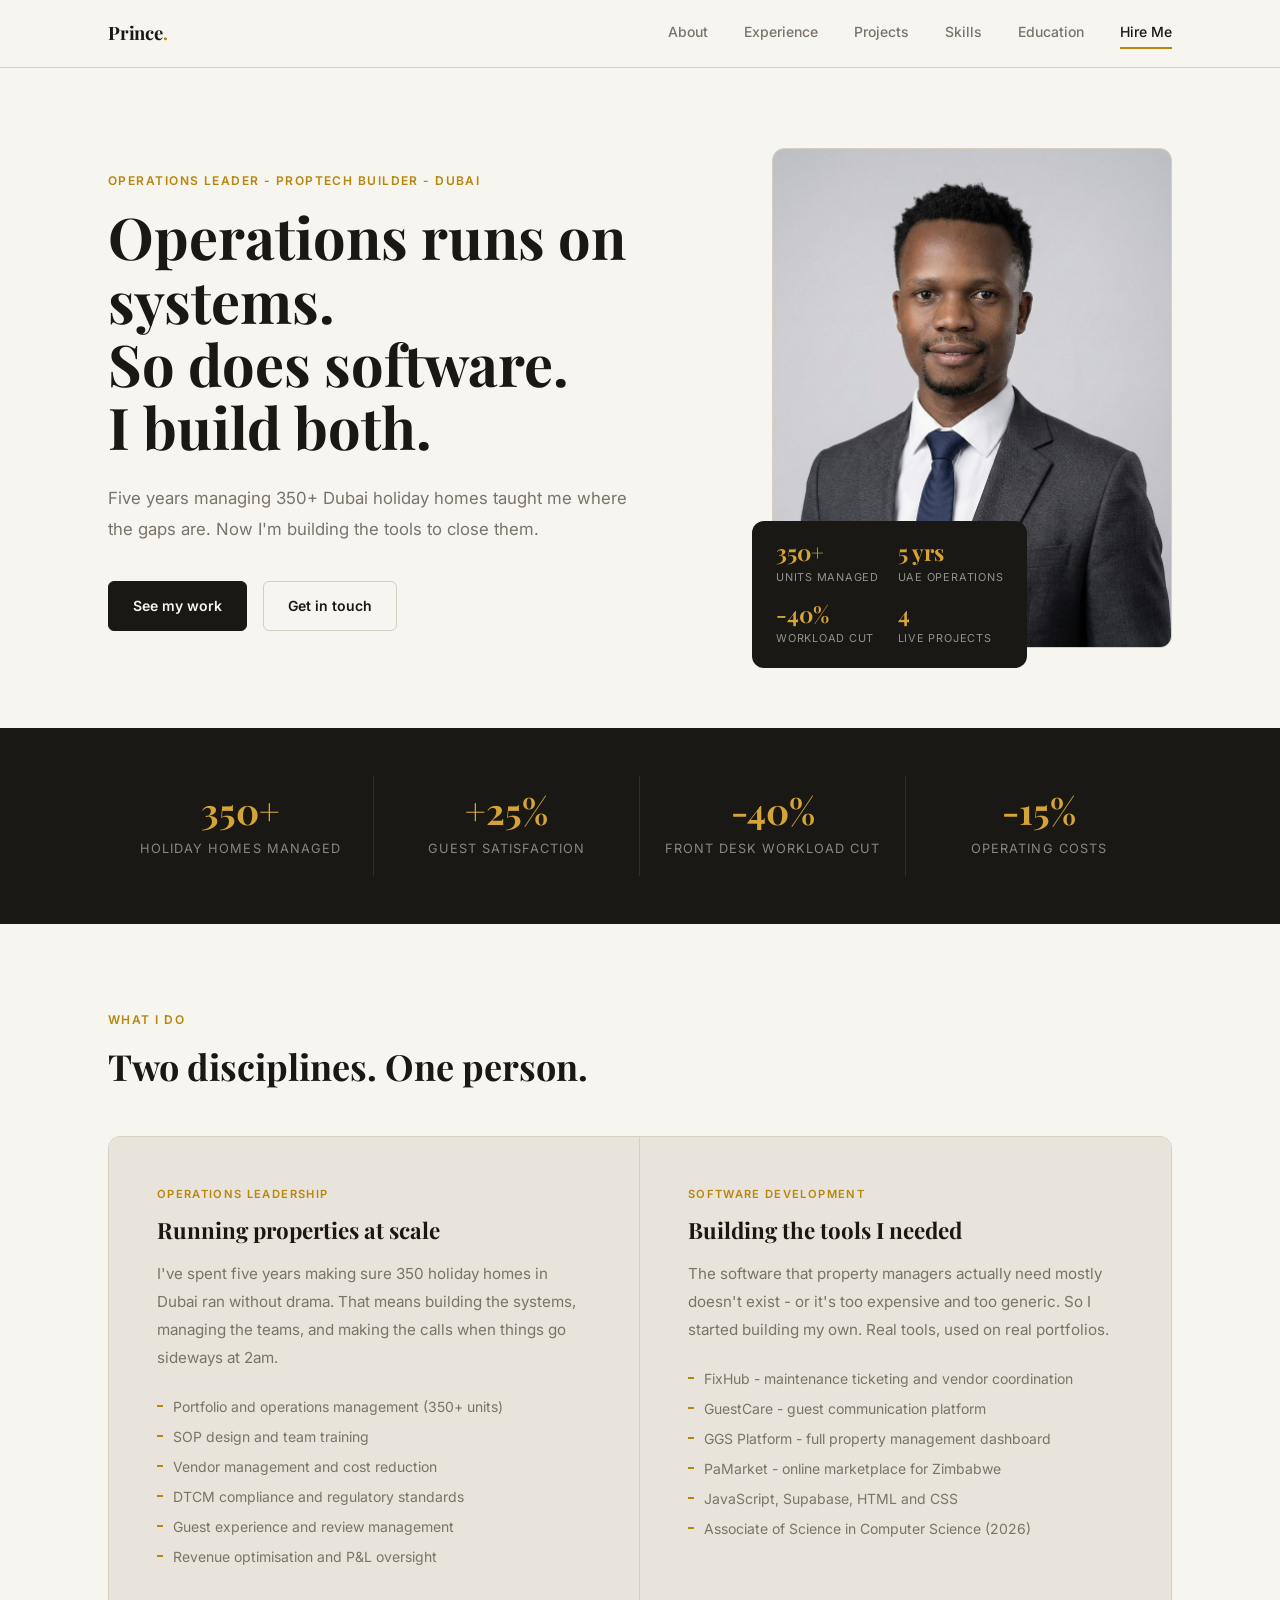
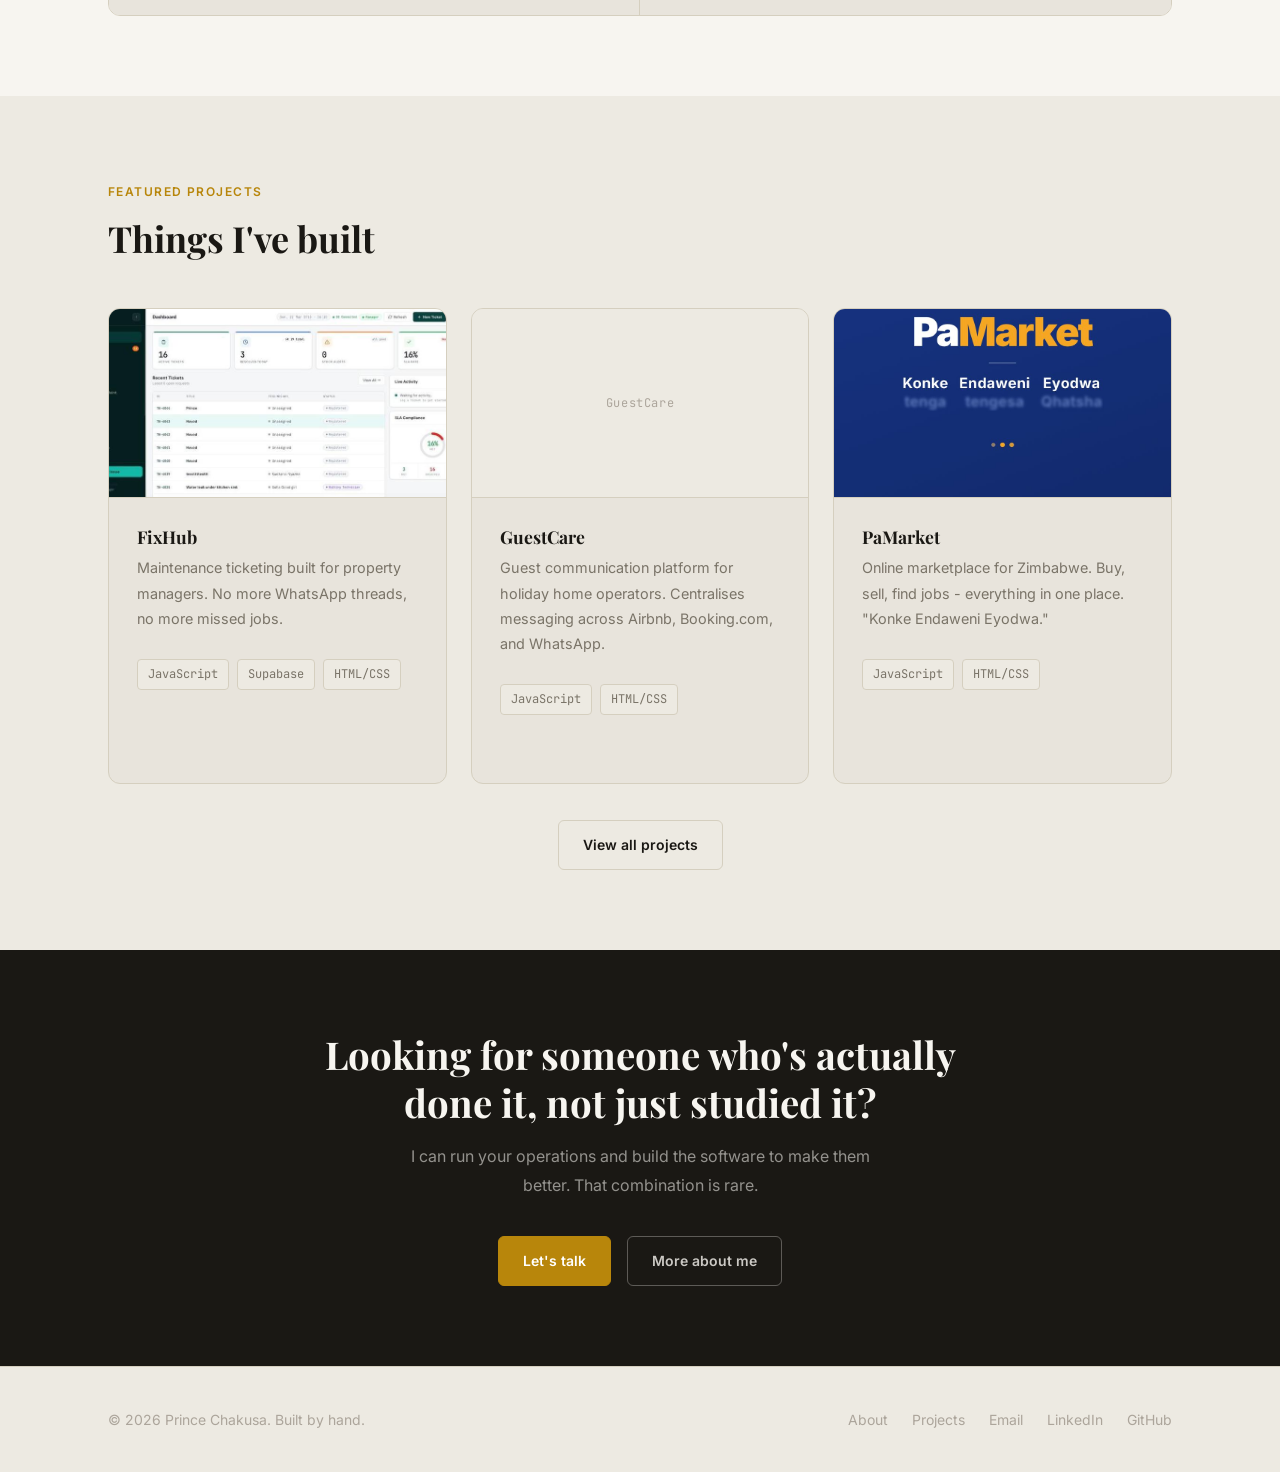
==== commit 3e490ccd: "Upgrade profile photo, fix spacing gaps, improve all project cards - profile.jpg: replaced with prop" ====
--- a/index.html
+++ b/index.html
@@ -70,7 +70,7 @@
           </div>
           <div>
             <span class="hero__metric-num">-40%</span>
-            <span class="hero__metric-label">Response time</span>
+            <span class="hero__metric-label">Workload cut</span>
           </div>
           <div>
             <span class="hero__metric-num">4</span>
@@ -96,7 +96,7 @@
       </div>
       <div class="stats-bar__item">
         <span class="stats-bar__num">-40%</span>
-        <span class="stats-bar__label">Maintenance response time</span>
+        <span class="stats-bar__label">Front desk workload cut</span>
       </div>
       <div class="stats-bar__item">
         <span class="stats-bar__num">-15%</span>
--- a/style.css
+++ b/style.css
@@ -289,7 +289,7 @@
   padding-top: calc(var(--nav-h) + 80px);
   padding-bottom: 64px;
   border-bottom: 1px solid var(--border);
-  margin-bottom: 80px;
+  margin-bottom: 0;
 }
 
 .page-hero__title {
@@ -1534,7 +1534,7 @@
   .page-hero {
     padding-top: calc(var(--nav-h) + 48px);
     padding-bottom: 48px;
-    margin-bottom: 56px;
+    margin-bottom: 0;
   }
 
   .section {
